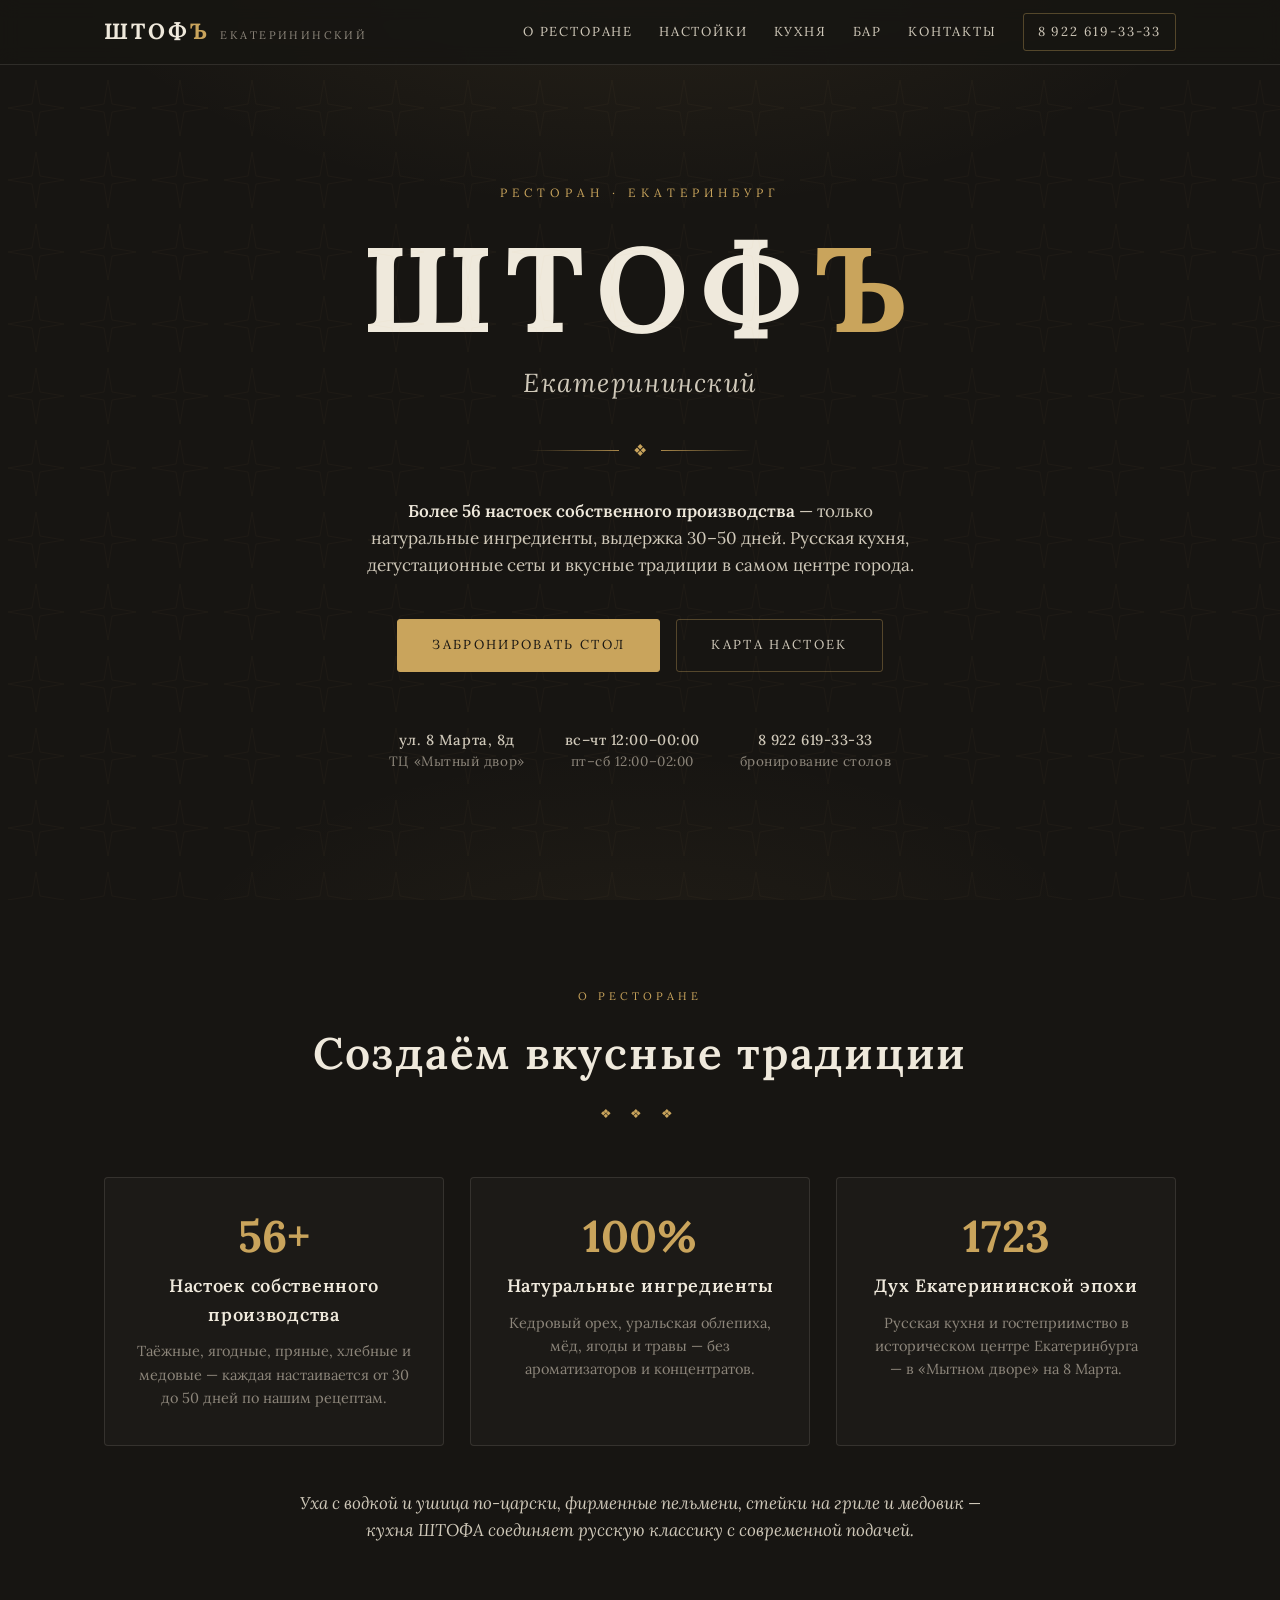
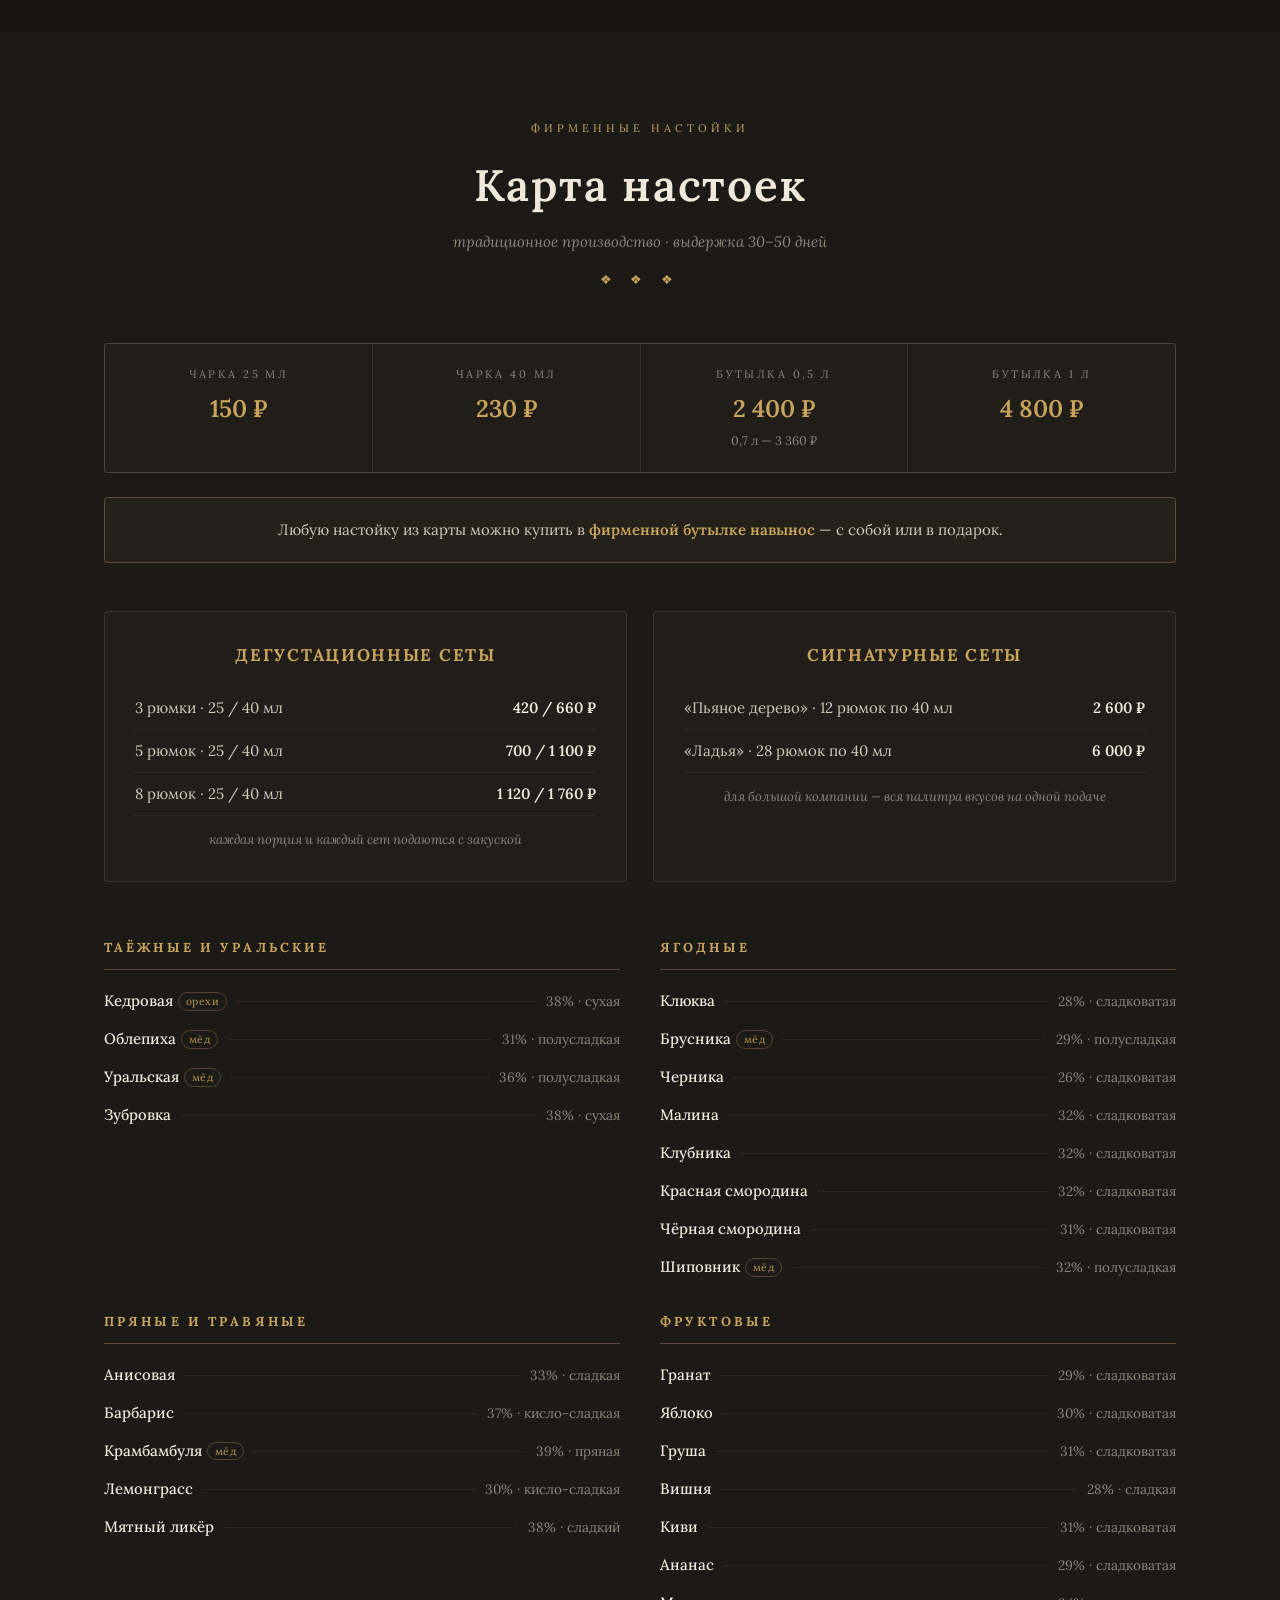
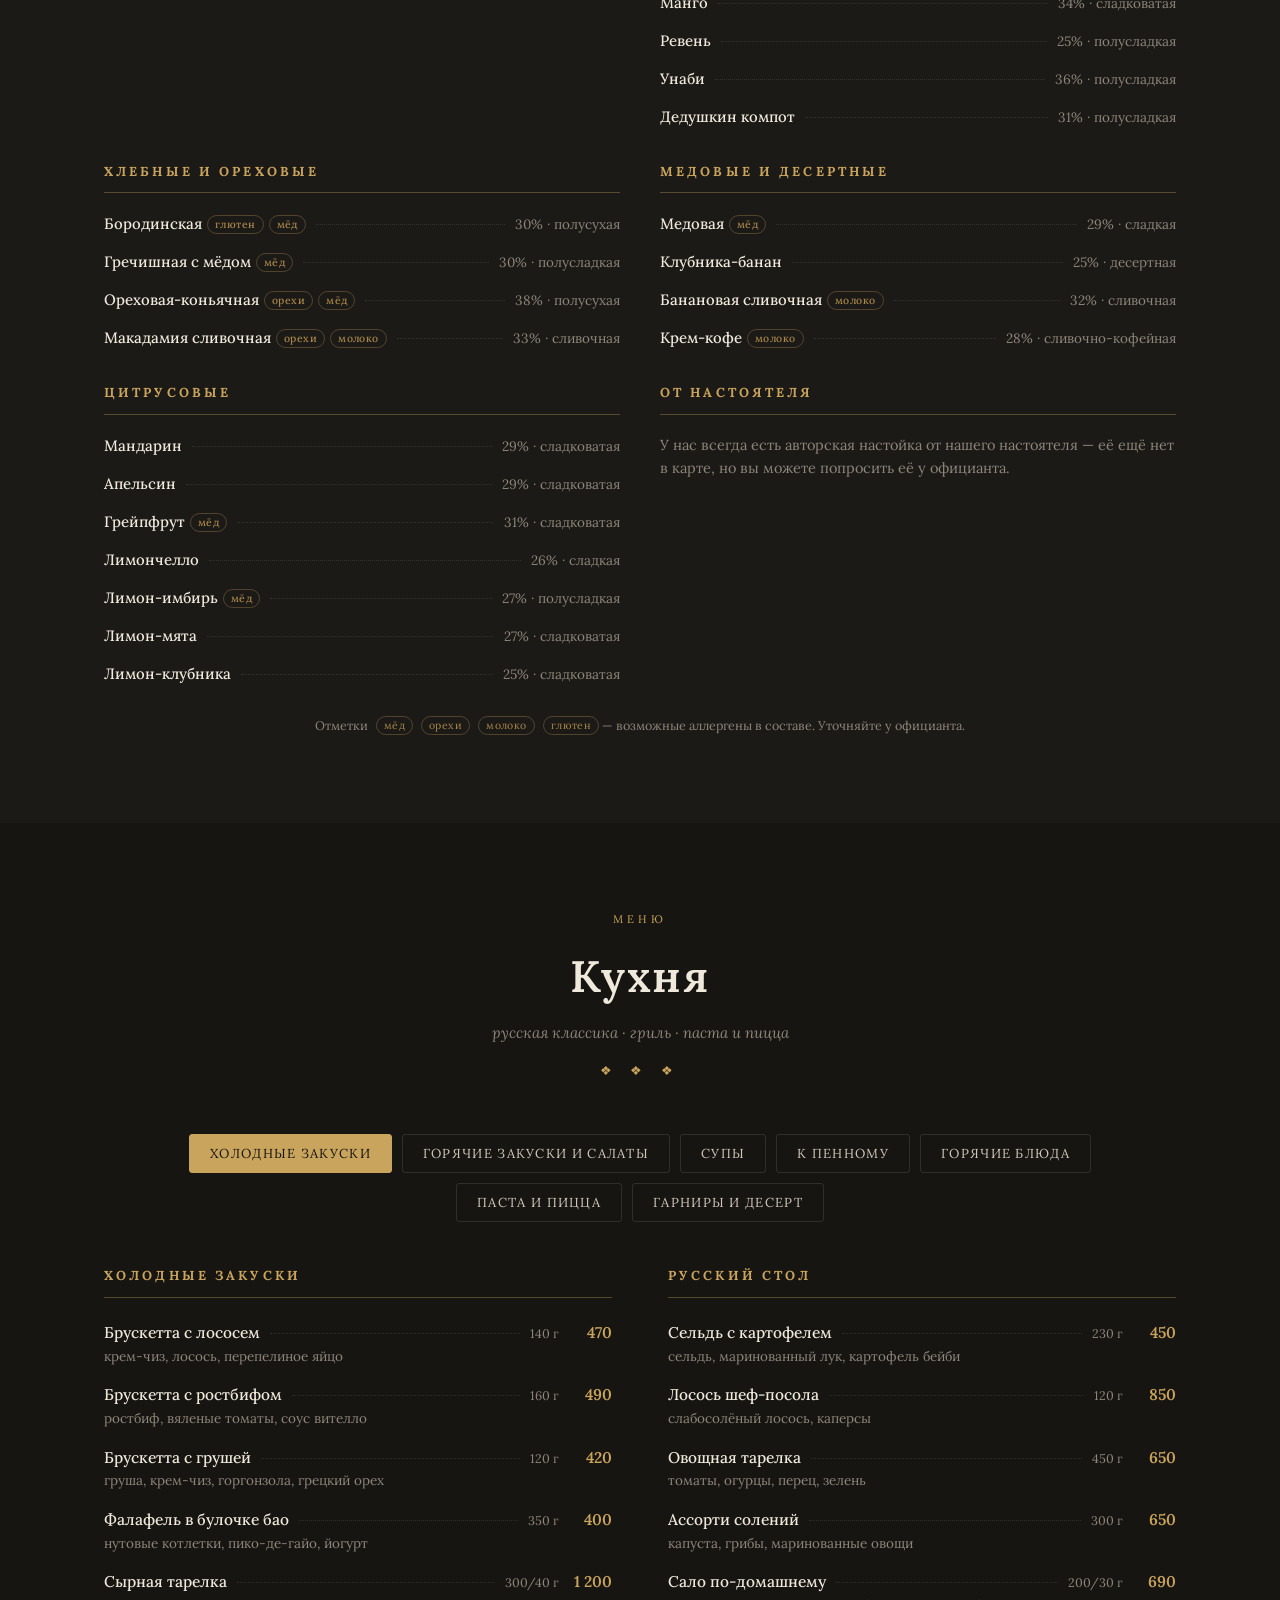
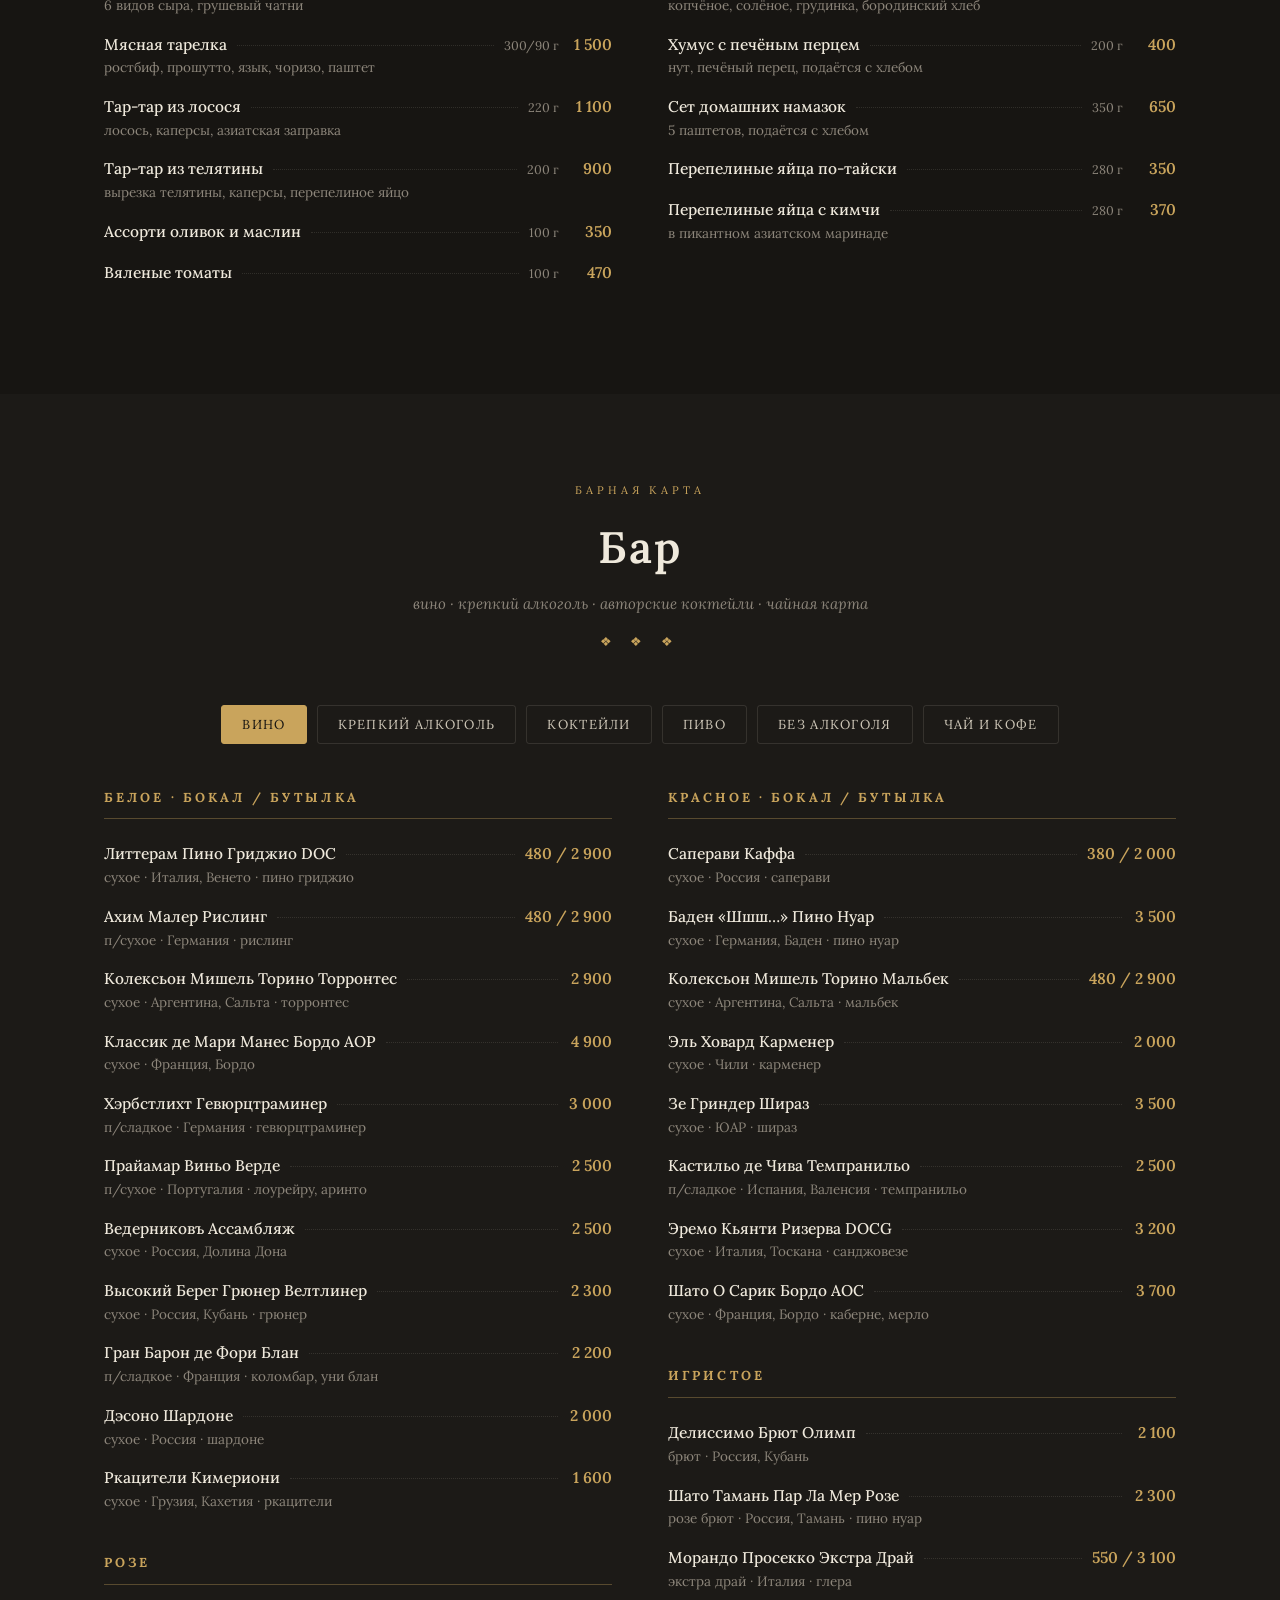
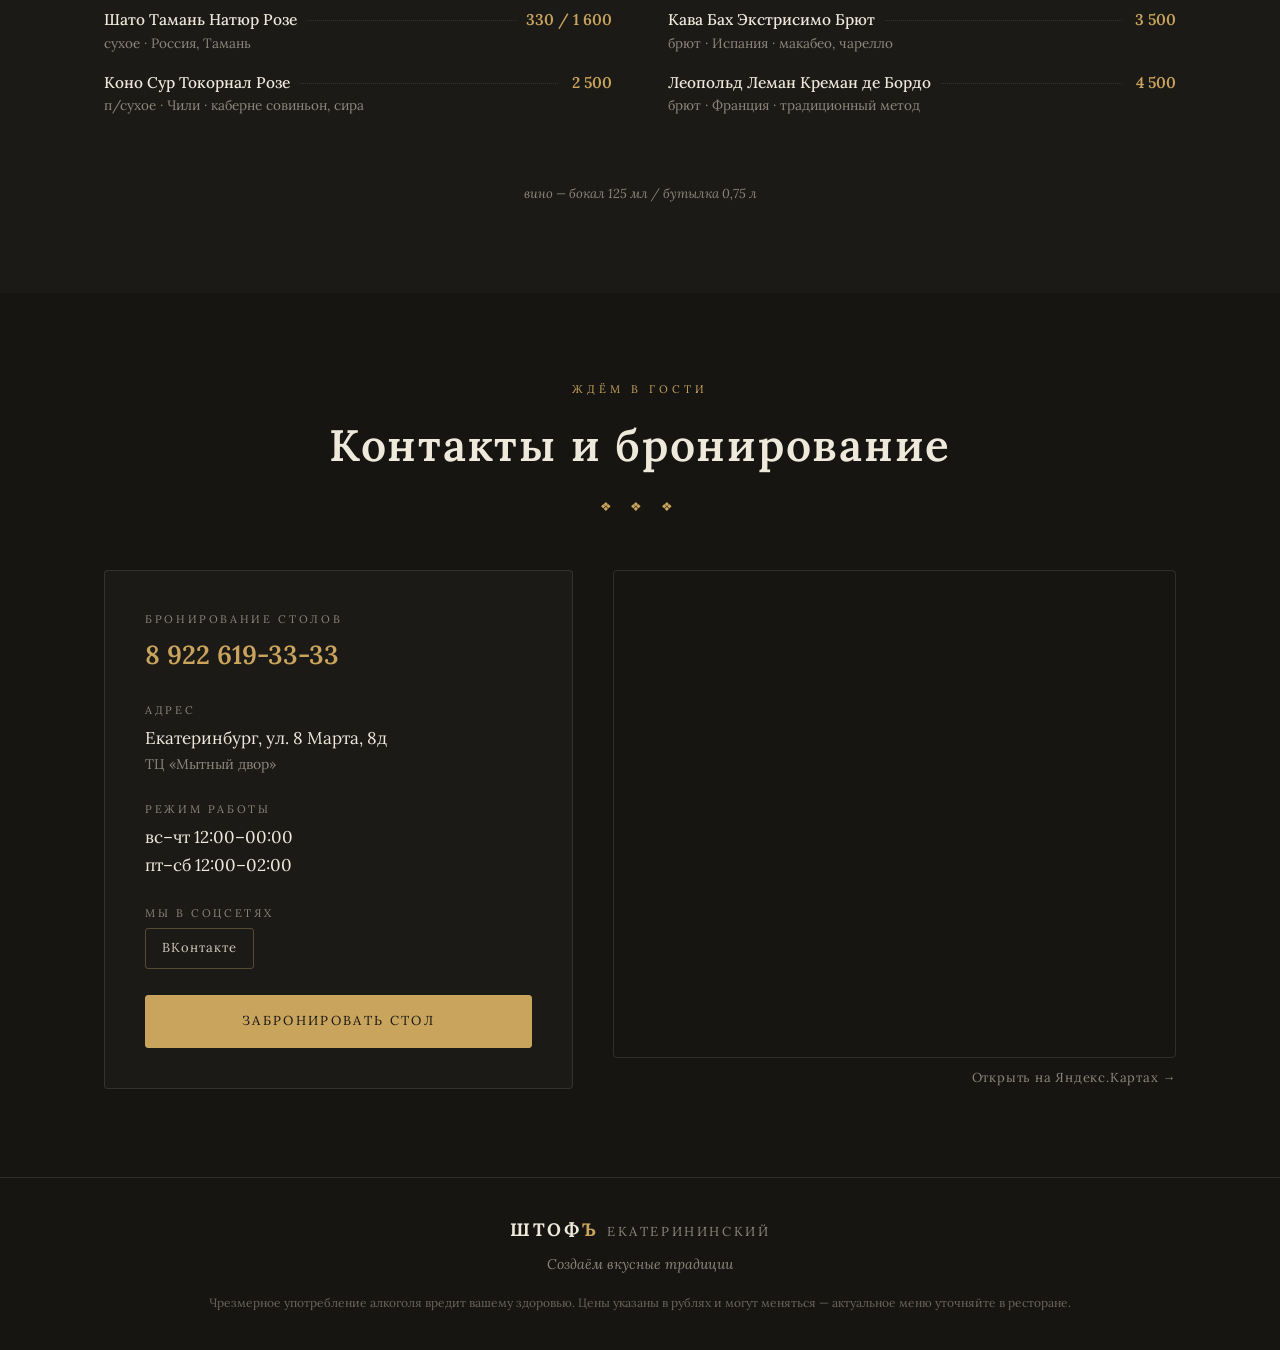
==== index.html @ d1fc63c7 "Сайт ресторана ШТОФЪ Екатерининский: лендинг с полным меню кухни, бара и картой настоек Co-Authored-" ====
<!DOCTYPE html>
<html lang="ru">
<head>
<meta charset="UTF-8">
<meta name="viewport" content="width=device-width, initial-scale=1.0">
<title>ШТОФЪ Екатерининский — ресторан русской кухни и настоек в Екатеринбурге</title>
<meta name="description" content="Ресторан ШТОФЪ Екатерининский в Екатеринбурге: более 56 настоек собственного производства, русская кухня, дегустационные сеты. ул. 8 Марта, 8д, ТЦ «Мытный двор». Бронирование: 8 922 619-33-33.">
<meta property="og:title" content="ШТОФЪ Екатерининский — ресторан в Екатеринбурге">
<meta property="og:description" content="Более 56 настоек собственного производства · русская кухня · только натуральные ингредиенты. ул. 8 Марта, 8д, ТЦ «Мытный двор».">
<meta property="og:type" content="website">
<meta property="og:locale" content="ru_RU">
<link rel="preconnect" href="https://fonts.googleapis.com">
<link rel="preconnect" href="https://fonts.gstatic.com" crossorigin>
<link href="https://fonts.googleapis.com/css2?family=Lora:ital,wght@0,400;0,500;0,600;0,700;1,400;1,500&display=swap" rel="stylesheet">
<link rel="icon" href="data:image/svg+xml,%3Csvg xmlns='http://www.w3.org/2000/svg' viewBox='0 0 64 64'%3E%3Crect width='64' height='64' rx='10' fill='%231C1A17'/%3E%3Ctext x='32' y='44' font-family='Georgia,serif' font-size='34' font-weight='700' fill='%23C9A45C' text-anchor='middle'%3EШ%3C/text%3E%3C/svg%3E">
<style>
:root{
  --bg:#171512;
  --panel:#1C1A17;
  --panel-2:#211E1A;
  --ink:#EFE9DC;
  --ink-soft:#CFC8B9;
  --muted:#8C857A;
  --gold:#C9A45C;
  --gold-soft:#A8874A;
  --line:rgba(207,200,185,.14);
  --line-strong:rgba(201,164,92,.35);
  --serif:"Lora",Georgia,serif;
}
*{margin:0;padding:0;box-sizing:border-box}
html{scroll-behavior:smooth}
body{
  background:var(--bg);
  color:var(--ink);
  font-family:var(--serif);
  font-size:16px;
  line-height:1.6;
  -webkit-font-smoothing:antialiased;
}
::selection{background:rgba(201,164,92,.35)}
img{max-width:100%}
a{color:var(--gold);text-decoration:none}
a:hover{color:#DDBB74}

/* ---------- layout ---------- */
.wrap{max-width:1120px;margin:0 auto;padding:0 24px}
section{padding:88px 0}
@media(max-width:720px){section{padding:64px 0}}

/* ---------- header ---------- */
header{
  position:fixed;top:0;left:0;right:0;z-index:50;
  background:rgba(23,21,18,.86);
  backdrop-filter:blur(10px);
  -webkit-backdrop-filter:blur(10px);
  border-bottom:1px solid var(--line);
}
.nav{display:flex;align-items:center;justify-content:space-between;height:64px}
.brand{display:flex;align-items:baseline;gap:10px;color:var(--ink)}
.brand b{font-size:22px;font-weight:700;letter-spacing:.14em}
.brand b .tvz{color:var(--gold)}
.brand .sub{font-size:11px;letter-spacing:.22em;text-transform:uppercase;color:var(--muted)}
.nav-links{display:flex;gap:26px;align-items:center}
.nav-links a{font-size:13px;letter-spacing:.14em;text-transform:uppercase;color:var(--ink-soft)}
.nav-links a:hover{color:var(--gold)}
.nav-phone{
  font-size:13px;letter-spacing:.06em;color:var(--gold);
  border:1px solid var(--line-strong);border-radius:3px;padding:8px 14px;white-space:nowrap;
}
.nav-phone:hover{background:rgba(201,164,92,.1)}
.burger{display:none;background:none;border:none;cursor:pointer;padding:8px}
.burger span{display:block;width:22px;height:2px;background:var(--ink-soft);margin:5px 0;transition:.25s}
@media(max-width:920px){
  .nav-links{
    display:none;position:absolute;top:64px;left:0;right:0;
    flex-direction:column;gap:0;background:var(--panel);
    border-bottom:1px solid var(--line);padding:8px 0 16px;
  }
  .nav-links.open{display:flex}
  .nav-links a{padding:12px 24px;width:100%;text-align:center}
  .burger{display:block}
}

/* ---------- hero ---------- */
.hero{
  min-height:100svh;
  display:flex;flex-direction:column;justify-content:center;align-items:center;text-align:center;
  padding:120px 24px 64px;position:relative;overflow:hidden;
  background:
    radial-gradient(1000px 500px at 50% -10%, rgba(201,164,92,.10), transparent 60%),
    radial-gradient(800px 400px at 50% 110%, rgba(201,164,92,.06), transparent 60%),
    var(--bg);
}
.hero::before{
  content:"";position:absolute;inset:0;opacity:.05;pointer-events:none;
  background-image:url("data:image/svg+xml,%3Csvg xmlns='http://www.w3.org/2000/svg' width='72' height='72' viewBox='0 0 72 72'%3E%3Cpath d='M36 8l4 24 24 4-24 4-4 24-4-24-24-4 24-4z' fill='none' stroke='%23C9A45C' stroke-width='.8'/%3E%3C/svg%3E");
  background-size:72px 72px;
}
.hero-kicker{font-size:12px;letter-spacing:.42em;text-transform:uppercase;color:var(--gold);margin-bottom:26px}
.hero h1{
  font-size:clamp(56px,10vw,120px);
  font-weight:700;letter-spacing:.1em;line-height:1;
  color:var(--ink);
}
.hero h1 .tvz{color:var(--gold)}
.hero-sub{
  font-size:clamp(18px,2.6vw,26px);
  font-style:italic;color:var(--ink-soft);margin-top:14px;letter-spacing:.06em;
}
.hero-rule{display:flex;align-items:center;gap:14px;margin:34px 0;color:var(--gold)}
.hero-rule::before,.hero-rule::after{content:"";width:90px;height:1px;background:linear-gradient(to right,transparent,var(--gold-soft));display:block}
.hero-rule::after{background:linear-gradient(to left,transparent,var(--gold-soft))}
.hero-claim{max-width:560px;font-size:17px;color:var(--ink-soft)}
.hero-claim b{color:var(--ink);font-weight:600}
.hero-cta{display:flex;gap:16px;margin-top:40px;flex-wrap:wrap;justify-content:center}
.btn{
  display:inline-block;padding:15px 34px;border-radius:3px;
  font-size:13px;letter-spacing:.18em;text-transform:uppercase;
  transition:.25s;cursor:pointer;
}
.btn-gold{background:var(--gold);color:#171512;border:1px solid var(--gold)}
.btn-gold:hover{background:#DDBB74;color:#171512}
.btn-ghost{border:1px solid var(--line-strong);color:var(--ink-soft)}
.btn-ghost:hover{border-color:var(--gold);color:var(--gold)}
.hero-meta{
  margin-top:56px;display:flex;gap:40px;flex-wrap:wrap;justify-content:center;
  font-size:13.5px;color:var(--muted);letter-spacing:.04em;
}
.hero-meta div b{display:block;color:var(--ink-soft);font-weight:500;font-size:14.5px}

/* ---------- section headings ---------- */
.sec-head{text-align:center;margin-bottom:52px}
.sec-kicker{font-size:11px;letter-spacing:.36em;text-transform:uppercase;color:var(--gold);margin-bottom:12px}
.sec-title{font-size:clamp(30px,4.6vw,44px);font-weight:600;letter-spacing:.04em}
.sec-note{color:var(--muted);font-style:italic;margin-top:10px;font-size:15px}
.orn{color:var(--gold);letter-spacing:.6em;margin-top:16px;font-size:13px}

/* ---------- about ---------- */
.about-grid{display:grid;grid-template-columns:repeat(3,1fr);gap:26px}
@media(max-width:840px){.about-grid{grid-template-columns:1fr}}
.about-card{
  background:var(--panel);border:1px solid var(--line);border-radius:4px;
  padding:36px 30px;text-align:center;
}
.about-card .num{font-size:44px;font-weight:700;color:var(--gold);line-height:1}
.about-card h3{font-size:18px;font-weight:600;margin:14px 0 10px;letter-spacing:.04em}
.about-card p{color:var(--muted);font-size:14.5px}
.about-note{
  margin-top:44px;text-align:center;max-width:720px;margin-left:auto;margin-right:auto;
  font-style:italic;color:var(--ink-soft);font-size:17px;
}

/* ---------- nastoyki ---------- */
#nastoyki{background:var(--panel)}
.price-strip{
  display:grid;grid-template-columns:repeat(4,1fr);gap:1px;background:var(--line);
  border:1px solid var(--line);border-radius:4px;overflow:hidden;margin-bottom:24px;
}
@media(max-width:760px){.price-strip{grid-template-columns:repeat(2,1fr)}}
.price-cell{background:var(--panel-2);padding:22px 18px;text-align:center}
.price-cell .lbl{font-size:11px;letter-spacing:.22em;text-transform:uppercase;color:var(--muted)}
.price-cell .val{font-size:24px;font-weight:600;color:var(--gold);margin-top:6px}
.price-cell .sub{font-size:12.5px;color:var(--muted);margin-top:2px}
.takeaway{
  border:1px solid var(--line-strong);border-radius:4px;padding:20px 26px;margin-bottom:48px;
  text-align:center;color:var(--ink-soft);font-size:15px;background:rgba(201,164,92,.05);
}
.takeaway b{color:var(--gold);font-weight:600}
.sets-grid{display:grid;grid-template-columns:1fr 1fr;gap:26px;margin-bottom:56px}
@media(max-width:760px){.sets-grid{grid-template-columns:1fr}}
.set-card{background:var(--panel-2);border:1px solid var(--line);border-radius:4px;padding:30px}
.set-card h3{font-size:17px;letter-spacing:.1em;text-transform:uppercase;color:var(--gold);margin-bottom:18px;text-align:center}
.set-row{display:flex;justify-content:space-between;padding:9px 0;border-bottom:1px dotted var(--line);font-size:15px}
.set-row:last-child{border-bottom:none}
.set-row .n{color:var(--ink-soft)}
.set-row .p{color:var(--ink);font-weight:600;white-space:nowrap}
.set-card .fine{margin-top:14px;font-size:13px;color:var(--muted);font-style:italic;text-align:center}
.nast-grid{display:grid;grid-template-columns:repeat(2,1fr);gap:26px 40px}
@media(max-width:840px){.nast-grid{grid-template-columns:1fr}}
.nast-cat h4{
  font-size:13px;letter-spacing:.24em;text-transform:uppercase;color:var(--gold);
  padding-bottom:10px;border-bottom:1px solid var(--line-strong);margin-bottom:12px;
}
.nast-item{display:flex;align-items:baseline;gap:10px;padding:7px 0;font-size:15px}
.nast-item .n{color:var(--ink);font-weight:500;white-space:nowrap}
.nast-item .dots{flex:1;border-bottom:1px dotted var(--line);transform:translateY(-4px)}
.nast-item .d{color:var(--muted);font-size:13.5px;white-space:nowrap}
.chip{
  display:inline-block;font-size:10.5px;letter-spacing:.04em;color:var(--gold-soft);
  border:1px solid rgba(201,164,92,.3);border-radius:20px;padding:0 7px;margin-left:5px;vertical-align:1px;
}
.nastoyatel{
  margin-top:48px;text-align:center;max-width:680px;margin-left:auto;margin-right:auto;
  font-style:italic;color:var(--ink-soft);font-size:16.5px;
  border-top:1px solid var(--line);border-bottom:1px solid var(--line);padding:26px 0;
}
.allergen-note{margin-top:22px;text-align:center;font-size:12.5px;color:var(--muted)}

/* ---------- tabs / menu ---------- */
.tabs{display:flex;flex-wrap:wrap;gap:10px;justify-content:center;margin-bottom:44px}
.tab{
  background:none;border:1px solid var(--line);border-radius:3px;color:var(--ink-soft);
  font-family:var(--serif);font-size:13px;letter-spacing:.1em;text-transform:uppercase;
  padding:10px 20px;cursor:pointer;transition:.2s;
}
.tab:hover{border-color:var(--gold);color:var(--gold)}
.tab.active{background:var(--gold);border-color:var(--gold);color:#171512}
.pane{display:none}
.pane.active{display:block;animation:fadeIn .4s ease}
@keyframes fadeIn{from{opacity:0;transform:translateY(8px)}to{opacity:1;transform:none}}
.menu-cols{columns:2;column-gap:56px}
@media(max-width:840px){.menu-cols{columns:1}}
.menu-group{break-inside:avoid;margin-bottom:34px}
.menu-group h4{
  font-size:13px;letter-spacing:.24em;text-transform:uppercase;color:var(--gold);
  padding-bottom:10px;border-bottom:1px solid var(--line-strong);margin-bottom:14px;
}
.mi{padding:8px 0}
.mi-h{display:flex;align-items:baseline;gap:10px}
.mi-n{font-weight:500;color:var(--ink);font-size:15.5px}
.mi-dots{flex:1;border-bottom:1px dotted var(--line);transform:translateY(-4px);min-width:16px}
.mi-w{color:var(--muted);font-size:12.5px;white-space:nowrap}
.mi-p{color:var(--gold);font-weight:600;font-size:15.5px;white-space:nowrap;min-width:44px;text-align:right}
.mi-d{color:var(--muted);font-size:13.5px;margin-top:2px;line-height:1.45}
.pane-note{text-align:center;color:var(--muted);font-size:13px;font-style:italic;margin-top:26px}

/* ---------- bar section bg ---------- */
#bar{background:var(--panel)}

/* ---------- contacts ---------- */
.contact-grid{display:grid;grid-template-columns:1fr 1.2fr;gap:40px;align-items:stretch}
@media(max-width:840px){.contact-grid{grid-template-columns:1fr}}
.contact-card{background:var(--panel);border:1px solid var(--line);border-radius:4px;padding:40px}
.contact-item{margin-bottom:26px}
.contact-item .lbl{font-size:11px;letter-spacing:.24em;text-transform:uppercase;color:var(--muted);margin-bottom:6px}
.contact-item .val{font-size:17px;color:var(--ink)}
.contact-item .val a{color:var(--ink)}
.contact-item .val a:hover{color:var(--gold)}
.contact-item .sub{font-size:14px;color:var(--muted)}
.phone-big{font-size:26px !important;font-weight:600}
.phone-big a{color:var(--gold) !important}
.socials{display:flex;gap:12px;margin-top:6px}
.soc{
  display:inline-flex;align-items:center;gap:8px;border:1px solid var(--line-strong);
  border-radius:3px;padding:9px 16px;font-size:13px;letter-spacing:.08em;color:var(--ink-soft);
}
.soc:hover{border-color:var(--gold);color:var(--gold)}
.map-wrap{display:flex;flex-direction:column;gap:10px}
.map-link{font-size:13px;letter-spacing:.06em;color:var(--muted);text-align:right}
.map-link:hover{color:var(--gold)}
.map-frame{border:1px solid var(--line);border-radius:4px;overflow:hidden;min-height:380px;flex:1}
.map-frame iframe{width:100%;height:100%;min-height:380px;border:0;display:block;filter:grayscale(.35) contrast(1.02)}

/* ---------- footer ---------- */
footer{border-top:1px solid var(--line);padding:38px 0;text-align:center}
.foot-brand{font-size:18px;letter-spacing:.16em;font-weight:700}
.foot-brand .tvz{color:var(--gold)}
.foot-slogan{font-style:italic;color:var(--muted);font-size:14px;margin-top:8px}
.foot-fine{color:var(--muted);font-size:12px;margin-top:18px;opacity:.7}

/* ---------- reveal ---------- */
.reveal{opacity:0;transform:translateY(22px);transition:opacity .7s ease,transform .7s ease}
.reveal.in{opacity:1;transform:none}
@media(prefers-reduced-motion:reduce){
  html{scroll-behavior:auto}
  .reveal{opacity:1;transform:none;transition:none}
}
</style>
</head>
<body>

<header>
  <div class="wrap nav">
    <a href="#" class="brand" aria-label="ШТОФЪ Екатерининский — на главную">
      <b>ШТОФ<span class="tvz">Ъ</span></b>
      <span class="sub">Екатерининский</span>
    </a>
    <nav class="nav-links" id="navLinks">
      <a href="#about">О ресторане</a>
      <a href="#nastoyki">Настойки</a>
      <a href="#kitchen">Кухня</a>
      <a href="#bar">Бар</a>
      <a href="#contacts">Контакты</a>
      <a href="tel:+79226193333" class="nav-phone">8 922 619-33-33</a>
    </nav>
    <button class="burger" id="burger" aria-label="Открыть меню"><span></span><span></span><span></span></button>
  </div>
</header>

<!-- ================= HERO ================= -->
<section class="hero" id="top">
  <div class="hero-kicker">Ресторан · Екатеринбург</div>
  <h1>ШТОФ<span class="tvz">Ъ</span></h1>
  <div class="hero-sub">Екатерининский</div>
  <div class="hero-rule">❖</div>
  <p class="hero-claim">
    <b>Более 56 настоек собственного производства</b> — только натуральные ингредиенты,
    выдержка 30–50 дней. Русская кухня, дегустационные сеты и вкусные традиции в самом центре города.
  </p>
  <div class="hero-cta">
    <a class="btn btn-gold" href="tel:+79226193333">Забронировать стол</a>
    <a class="btn btn-ghost" href="#nastoyki">Карта настоек</a>
  </div>
  <div class="hero-meta">
    <div><b>ул. 8 Марта, 8д</b>ТЦ «Мытный двор»</div>
    <div><b>вс–чт 12:00–00:00</b>пт–сб 12:00–02:00</div>
    <div><b>8 922 619-33-33</b>бронирование столов</div>
  </div>
</section>

<!-- ================= ABOUT ================= -->
<section id="about">
  <div class="wrap">
    <div class="sec-head reveal">
      <div class="sec-kicker">О ресторане</div>
      <h2 class="sec-title">Создаём вкусные традиции</h2>
      <div class="orn">❖ ❖ ❖</div>
    </div>
    <div class="about-grid">
      <div class="about-card reveal">
        <div class="num">56+</div>
        <h3>Настоек собственного производства</h3>
        <p>Таёжные, ягодные, пряные, хлебные и медовые — каждая настаивается от 30 до 50 дней по нашим рецептам.</p>
      </div>
      <div class="about-card reveal">
        <div class="num">100%</div>
        <h3>Натуральные ингредиенты</h3>
        <p>Кедровый орех, уральская облепиха, мёд, ягоды и травы — без ароматизаторов и концентратов.</p>
      </div>
      <div class="about-card reveal">
        <div class="num">1723</div>
        <h3>Дух Екатерининской эпохи</h3>
        <p>Русская кухня и гостеприимство в историческом центре Екатеринбурга — в «Мытном дворе» на 8 Марта.</p>
      </div>
    </div>
    <p class="about-note reveal">
      Уха с водкой и ушица по-царски, фирменные пельмени, стейки на гриле и медовик —
      кухня ШТОФА соединяет русскую классику с современной подачей.
    </p>
  </div>
</section>

<!-- ================= NASTOYKI ================= -->
<section id="nastoyki">
  <div class="wrap">
    <div class="sec-head reveal">
      <div class="sec-kicker">Фирменные настойки</div>
      <h2 class="sec-title">Карта настоек</h2>
      <p class="sec-note">традиционное производство · выдержка 30–50 дней</p>
      <div class="orn">❖ ❖ ❖</div>
    </div>

    <div class="price-strip reveal">
      <div class="price-cell"><div class="lbl">Чарка 25 мл</div><div class="val">150 ₽</div></div>
      <div class="price-cell"><div class="lbl">Чарка 40 мл</div><div class="val">230 ₽</div></div>
      <div class="price-cell"><div class="lbl">Бутылка 0,5 л</div><div class="val">2 400 ₽</div><div class="sub">0,7 л — 3 360 ₽</div></div>
      <div class="price-cell"><div class="lbl">Бутылка 1 л</div><div class="val">4 800 ₽</div></div>
    </div>
    <div class="takeaway reveal">
      Любую настойку из карты можно купить в <b>фирменной бутылке навынос</b> — с собой или в подарок.
    </div>

    <div class="sets-grid">
      <div class="set-card reveal">
        <h3>Дегустационные сеты</h3>
        <div class="set-row"><span class="n">3 рюмки · 25 / 40 мл</span><span class="p">420 / 660 ₽</span></div>
        <div class="set-row"><span class="n">5 рюмок · 25 / 40 мл</span><span class="p">700 / 1 100 ₽</span></div>
        <div class="set-row"><span class="n">8 рюмок · 25 / 40 мл</span><span class="p">1 120 / 1 760 ₽</span></div>
        <div class="fine">каждая порция и каждый сет подаются с закуской</div>
      </div>
      <div class="set-card reveal">
        <h3>Сигнатурные сеты</h3>
        <div class="set-row"><span class="n">«Пьяное дерево» · 12 рюмок по 40 мл</span><span class="p">2 600 ₽</span></div>
        <div class="set-row"><span class="n">«Ладья» · 28 рюмок по 40 мл</span><span class="p">6 000 ₽</span></div>
        <div class="fine">для большой компании — вся палитра вкусов на одной подаче</div>
      </div>
    </div>

    <div class="nast-grid">
      <div class="nast-cat reveal">
        <h4>Таёжные и уральские</h4>
        <div class="nast-item"><span class="n">Кедровая<span class="chip">орехи</span></span><span class="dots"></span><span class="d">38% · сухая</span></div>
        <div class="nast-item"><span class="n">Облепиха<span class="chip">мёд</span></span><span class="dots"></span><span class="d">31% · полусладкая</span></div>
        <div class="nast-item"><span class="n">Уральская<span class="chip">мёд</span></span><span class="dots"></span><span class="d">36% · полусладкая</span></div>
        <div class="nast-item"><span class="n">Зубровка</span><span class="dots"></span><span class="d">38% · сухая</span></div>
      </div>
      <div class="nast-cat reveal">
        <h4>Ягодные</h4>
        <div class="nast-item"><span class="n">Клюква</span><span class="dots"></span><span class="d">28% · сладковатая</span></div>
        <div class="nast-item"><span class="n">Брусника<span class="chip">мёд</span></span><span class="dots"></span><span class="d">29% · полусладкая</span></div>
        <div class="nast-item"><span class="n">Черника</span><span class="dots"></span><span class="d">26% · сладковатая</span></div>
        <div class="nast-item"><span class="n">Малина</span><span class="dots"></span><span class="d">32% · сладковатая</span></div>
        <div class="nast-item"><span class="n">Клубника</span><span class="dots"></span><span class="d">32% · сладковатая</span></div>
        <div class="nast-item"><span class="n">Красная смородина</span><span class="dots"></span><span class="d">32% · сладковатая</span></div>
        <div class="nast-item"><span class="n">Чёрная смородина</span><span class="dots"></span><span class="d">31% · сладковатая</span></div>
        <div class="nast-item"><span class="n">Шиповник<span class="chip">мёд</span></span><span class="dots"></span><span class="d">32% · полусладкая</span></div>
      </div>
      <div class="nast-cat reveal">
        <h4>Пряные и травяные</h4>
        <div class="nast-item"><span class="n">Анисовая</span><span class="dots"></span><span class="d">33% · сладкая</span></div>
        <div class="nast-item"><span class="n">Барбарис</span><span class="dots"></span><span class="d">37% · кисло-сладкая</span></div>
        <div class="nast-item"><span class="n">Крамбамбуля<span class="chip">мёд</span></span><span class="dots"></span><span class="d">39% · пряная</span></div>
        <div class="nast-item"><span class="n">Лемонграсс</span><span class="dots"></span><span class="d">30% · кисло-сладкая</span></div>
        <div class="nast-item"><span class="n">Мятный ликёр</span><span class="dots"></span><span class="d">38% · сладкий</span></div>
      </div>
      <div class="nast-cat reveal">
        <h4>Фруктовые</h4>
        <div class="nast-item"><span class="n">Гранат</span><span class="dots"></span><span class="d">29% · сладковатая</span></div>
        <div class="nast-item"><span class="n">Яблоко</span><span class="dots"></span><span class="d">30% · сладковатая</span></div>
        <div class="nast-item"><span class="n">Груша</span><span class="dots"></span><span class="d">31% · сладковатая</span></div>
        <div class="nast-item"><span class="n">Вишня</span><span class="dots"></span><span class="d">28% · сладкая</span></div>
        <div class="nast-item"><span class="n">Киви</span><span class="dots"></span><span class="d">31% · сладковатая</span></div>
        <div class="nast-item"><span class="n">Ананас</span><span class="dots"></span><span class="d">29% · сладковатая</span></div>
        <div class="nast-item"><span class="n">Манго</span><span class="dots"></span><span class="d">34% · сладковатая</span></div>
        <div class="nast-item"><span class="n">Ревень</span><span class="dots"></span><span class="d">25% · полусладкая</span></div>
        <div class="nast-item"><span class="n">Унаби</span><span class="dots"></span><span class="d">36% · полусладкая</span></div>
        <div class="nast-item"><span class="n">Дедушкин компот</span><span class="dots"></span><span class="d">31% · полусладкая</span></div>
      </div>
      <div class="nast-cat reveal">
        <h4>Хлебные и ореховые</h4>
        <div class="nast-item"><span class="n">Бородинская<span class="chip">глютен</span><span class="chip">мёд</span></span><span class="dots"></span><span class="d">30% · полусухая</span></div>
        <div class="nast-item"><span class="n">Гречишная с мёдом<span class="chip">мёд</span></span><span class="dots"></span><span class="d">30% · полусладкая</span></div>
        <div class="nast-item"><span class="n">Ореховая-коньячная<span class="chip">орехи</span><span class="chip">мёд</span></span><span class="dots"></span><span class="d">38% · полусухая</span></div>
        <div class="nast-item"><span class="n">Макадамия сливочная<span class="chip">орехи</span><span class="chip">молоко</span></span><span class="dots"></span><span class="d">33% · сливочная</span></div>
      </div>
      <div class="nast-cat reveal">
        <h4>Медовые и десертные</h4>
        <div class="nast-item"><span class="n">Медовая<span class="chip">мёд</span></span><span class="dots"></span><span class="d">29% · сладкая</span></div>
        <div class="nast-item"><span class="n">Клубника-банан</span><span class="dots"></span><span class="d">25% · десертная</span></div>
        <div class="nast-item"><span class="n">Банановая сливочная<span class="chip">молоко</span></span><span class="dots"></span><span class="d">32% · сливочная</span></div>
        <div class="nast-item"><span class="n">Крем-кофе<span class="chip">молоко</span></span><span class="dots"></span><span class="d">28% · сливочно-кофейная</span></div>
      </div>
      <div class="nast-cat reveal">
        <h4>Цитрусовые</h4>
        <div class="nast-item"><span class="n">Мандарин</span><span class="dots"></span><span class="d">29% · сладковатая</span></div>
        <div class="nast-item"><span class="n">Апельсин</span><span class="dots"></span><span class="d">29% · сладковатая</span></div>
        <div class="nast-item"><span class="n">Грейпфрут<span class="chip">мёд</span></span><span class="dots"></span><span class="d">31% · сладковатая</span></div>
        <div class="nast-item"><span class="n">Лимончелло</span><span class="dots"></span><span class="d">26% · сладкая</span></div>
        <div class="nast-item"><span class="n">Лимон-имбирь<span class="chip">мёд</span></span><span class="dots"></span><span class="d">27% · полусладкая</span></div>
        <div class="nast-item"><span class="n">Лимон-мята</span><span class="dots"></span><span class="d">27% · сладковатая</span></div>
        <div class="nast-item"><span class="n">Лимон-клубника</span><span class="dots"></span><span class="d">25% · сладковатая</span></div>
      </div>
      <div class="nast-cat reveal">
        <h4>От настоятеля</h4>
        <p style="color:var(--muted);font-size:14.5px;padding:6px 0 0">
          У нас всегда есть авторская настойка от нашего настоятеля — её ещё нет в карте,
          но вы можете попросить её у официанта.
        </p>
      </div>
    </div>

    <div class="allergen-note reveal">
      Отметки <span class="chip">мёд</span> <span class="chip">орехи</span> <span class="chip">молоко</span> <span class="chip">глютен</span> —
      возможные аллергены в составе. Уточняйте у официанта.
    </div>
  </div>
</section>

<!-- ================= KITCHEN ================= -->
<section id="kitchen">
  <div class="wrap">
    <div class="sec-head reveal">
      <div class="sec-kicker">Меню</div>
      <h2 class="sec-title">Кухня</h2>
      <p class="sec-note">русская классика · гриль · паста и пицца</p>
      <div class="orn">❖ ❖ ❖</div>
    </div>

    <div class="tabs reveal" data-tabs="kitchen">
      <button class="tab active" data-pane="k-cold">Холодные закуски</button>
      <button class="tab" data-pane="k-hotstart">Горячие закуски и салаты</button>
      <button class="tab" data-pane="k-soup">Супы</button>
      <button class="tab" data-pane="k-beer">К пенному</button>
      <button class="tab" data-pane="k-main">Горячие блюда</button>
      <button class="tab" data-pane="k-pasta">Паста и пицца</button>
      <button class="tab" data-pane="k-side">Гарниры и десерт</button>
    </div>

    <div class="pane active" id="k-cold">
      <div class="menu-cols">
        <div class="menu-group">
          <h4>Холодные закуски</h4>
          <div class="mi"><div class="mi-h"><span class="mi-n">Брускетта с лососем</span><span class="mi-dots"></span><span class="mi-w">140 г</span><span class="mi-p">470</span></div><p class="mi-d">крем-чиз, лосось, перепелиное яйцо</p></div>
          <div class="mi"><div class="mi-h"><span class="mi-n">Брускетта с ростбифом</span><span class="mi-dots"></span><span class="mi-w">160 г</span><span class="mi-p">490</span></div><p class="mi-d">ростбиф, вяленые томаты, соус вителло</p></div>
          <div class="mi"><div class="mi-h"><span class="mi-n">Брускетта с грушей</span><span class="mi-dots"></span><span class="mi-w">120 г</span><span class="mi-p">420</span></div><p class="mi-d">груша, крем-чиз, горгонзола, грецкий орех</p></div>
          <div class="mi"><div class="mi-h"><span class="mi-n">Фалафель в булочке бао</span><span class="mi-dots"></span><span class="mi-w">350 г</span><span class="mi-p">400</span></div><p class="mi-d">нутовые котлетки, пико-де-гайо, йогурт</p></div>
          <div class="mi"><div class="mi-h"><span class="mi-n">Сырная тарелка</span><span class="mi-dots"></span><span class="mi-w">300/40 г</span><span class="mi-p">1 200</span></div><p class="mi-d">6 видов сыра, грушевый чатни</p></div>
          <div class="mi"><div class="mi-h"><span class="mi-n">Мясная тарелка</span><span class="mi-dots"></span><span class="mi-w">300/90 г</span><span class="mi-p">1 500</span></div><p class="mi-d">ростбиф, прошутто, язык, чоризо, паштет</p></div>
          <div class="mi"><div class="mi-h"><span class="mi-n">Тар-тар из лосося</span><span class="mi-dots"></span><span class="mi-w">220 г</span><span class="mi-p">1 100</span></div><p class="mi-d">лосось, каперсы, азиатская заправка</p></div>
          <div class="mi"><div class="mi-h"><span class="mi-n">Тар-тар из телятины</span><span class="mi-dots"></span><span class="mi-w">200 г</span><span class="mi-p">900</span></div><p class="mi-d">вырезка телятины, каперсы, перепелиное яйцо</p></div>
          <div class="mi"><div class="mi-h"><span class="mi-n">Ассорти оливок и маслин</span><span class="mi-dots"></span><span class="mi-w">100 г</span><span class="mi-p">350</span></div></div>
          <div class="mi"><div class="mi-h"><span class="mi-n">Вяленые томаты</span><span class="mi-dots"></span><span class="mi-w">100 г</span><span class="mi-p">470</span></div></div>
        </div>
        <div class="menu-group">
          <h4>Русский стол</h4>
          <div class="mi"><div class="mi-h"><span class="mi-n">Сельдь с картофелем</span><span class="mi-dots"></span><span class="mi-w">230 г</span><span class="mi-p">450</span></div><p class="mi-d">сельдь, маринованный лук, картофель бейби</p></div>
          <div class="mi"><div class="mi-h"><span class="mi-n">Лосось шеф-посола</span><span class="mi-dots"></span><span class="mi-w">120 г</span><span class="mi-p">850</span></div><p class="mi-d">слабосолёный лосось, каперсы</p></div>
          <div class="mi"><div class="mi-h"><span class="mi-n">Овощная тарелка</span><span class="mi-dots"></span><span class="mi-w">450 г</span><span class="mi-p">650</span></div><p class="mi-d">томаты, огурцы, перец, зелень</p></div>
          <div class="mi"><div class="mi-h"><span class="mi-n">Ассорти солений</span><span class="mi-dots"></span><span class="mi-w">300 г</span><span class="mi-p">650</span></div><p class="mi-d">капуста, грибы, маринованные овощи</p></div>
          <div class="mi"><div class="mi-h"><span class="mi-n">Сало по-домашнему</span><span class="mi-dots"></span><span class="mi-w">200/30 г</span><span class="mi-p">690</span></div><p class="mi-d">копчёное, солёное, грудинка, бородинский хлеб</p></div>
          <div class="mi"><div class="mi-h"><span class="mi-n">Хумус с печёным перцем</span><span class="mi-dots"></span><span class="mi-w">200 г</span><span class="mi-p">400</span></div><p class="mi-d">нут, печёный перец, подаётся с хлебом</p></div>
          <div class="mi"><div class="mi-h"><span class="mi-n">Сет домашних намазок</span><span class="mi-dots"></span><span class="mi-w">350 г</span><span class="mi-p">650</span></div><p class="mi-d">5 паштетов, подаётся с хлебом</p></div>
          <div class="mi"><div class="mi-h"><span class="mi-n">Перепелиные яйца по-тайски</span><span class="mi-dots"></span><span class="mi-w">280 г</span><span class="mi-p">350</span></div></div>
          <div class="mi"><div class="mi-h"><span class="mi-n">Перепелиные яйца с кимчи</span><span class="mi-dots"></span><span class="mi-w">280 г</span><span class="mi-p">370</span></div><p class="mi-d">в пикантном азиатском маринаде</p></div>
        </div>
      </div>
    </div>

    <div class="pane" id="k-hotstart">
      <div class="menu-cols">
        <div class="menu-group">
          <h4>Горячие закуски</h4>
          <div class="mi"><div class="mi-h"><span class="mi-n">Кальмар в ореховом соусе</span><span class="mi-dots"></span><span class="mi-w">160 г</span><span class="mi-p">450</span></div><p class="mi-d">кальмар на гриле, ореховый соус, рис</p></div>
          <div class="mi"><div class="mi-h"><span class="mi-n">Запечённый сыр бри</span><span class="mi-dots"></span><span class="mi-w">140 г</span><span class="mi-p">750</span></div><p class="mi-d">целая головка, запечённая до мягкости</p></div>
          <div class="mi"><div class="mi-h"><span class="mi-n">Запечённые шампиньоны с сыром</span><span class="mi-dots"></span><span class="mi-w">210 г</span><span class="mi-p">550</span></div><p class="mi-d">шляпки, моцарелла, бекон</p></div>
          <div class="mi"><div class="mi-h"><span class="mi-n">Рыбные стрипсы</span><span class="mi-dots"></span><span class="mi-w">180 г</span><span class="mi-p">590</span></div><p class="mi-d">филе белой рыбы в кляре</p></div>
        </div>
        <div class="menu-group">
          <h4>Салаты</h4>
          <div class="mi"><div class="mi-h"><span class="mi-n">Тёплый салат с баклажанами</span><span class="mi-dots"></span><span class="mi-w">220 г</span><span class="mi-p">650</span></div><p class="mi-d">баклажаны, томаты, сладкий чили</p></div>
          <div class="mi"><div class="mi-h"><span class="mi-n">Салат с ростбифом</span><span class="mi-dots"></span><span class="mi-w">190 г</span><span class="mi-p">710</span></div><p class="mi-d">ростбиф, овощи, соус барбекю</p></div>
          <div class="mi"><div class="mi-h"><span class="mi-n">Тёплый салат с лососем</span><span class="mi-dots"></span><span class="mi-w">220 г</span><span class="mi-p">800</span></div><p class="mi-d">лосось, апельсин, микс салата, понзу</p></div>
          <div class="mi"><div class="mi-h"><span class="mi-n">Цезарь с курицей</span><span class="mi-dots"></span><span class="mi-w">250 г</span><span class="mi-p">750</span></div><p class="mi-d">куриное бедро су-вид</p></div>
          <div class="mi"><div class="mi-h"><span class="mi-n">Цезарь с креветками</span><span class="mi-dots"></span><span class="mi-w">210 г</span><span class="mi-p">950</span></div><p class="mi-d">тигровые креветки</p></div>
          <div class="mi"><div class="mi-h"><span class="mi-n">Салат с грушей и горгонзолой</span><span class="mi-dots"></span><span class="mi-w">190 г</span><span class="mi-p">490</span></div><p class="mi-d">груша, горгонзола, медово-горчичная заправка</p></div>
          <div class="mi"><div class="mi-h"><span class="mi-n">Греческий салат</span><span class="mi-dots"></span><span class="mi-w">200 г</span><span class="mi-p">800</span></div><p class="mi-d">овощи, брынза, гремолата</p></div>
          <div class="mi"><div class="mi-h"><span class="mi-n">Салат «Деликатесный»</span><span class="mi-dots"></span><span class="mi-w">180 г</span><span class="mi-p">630</span></div><p class="mi-d">говяжий язык, вяленые томаты</p></div>
        </div>
      </div>
    </div>

    <div class="pane" id="k-soup">
      <div class="menu-cols">
        <div class="menu-group">
          <h4>Супы</h4>
          <div class="mi"><div class="mi-h"><span class="mi-n">Уха с водкой</span><span class="mi-dots"></span><span class="mi-w">250 г</span><span class="mi-p">450</span></div><p class="mi-d">двойная уха из лосося и судака</p></div>
          <div class="mi"><div class="mi-h"><span class="mi-n">Ушица по-царски</span><span class="mi-dots"></span><span class="mi-w">250 г</span><span class="mi-p">650</span></div><p class="mi-d">уха из лосося со сливками</p></div>
          <div class="mi"><div class="mi-h"><span class="mi-n">Суп Графа Орлова</span><span class="mi-dots"></span><span class="mi-w">250 г</span><span class="mi-p">500</span></div><p class="mi-d">классический мясной суп</p></div>
          <div class="mi"><div class="mi-h"><span class="mi-n">Борщ с говядиной</span><span class="mi-dots"></span><span class="mi-w">250 г</span><span class="mi-p">650</span></div><p class="mi-d">на говяжьем бульоне, сметана и гренки</p></div>
          <div class="mi"><div class="mi-h"><span class="mi-n">Тыквенный крем-суп</span><span class="mi-dots"></span><span class="mi-w">350 г</span><span class="mi-p">350</span></div><p class="mi-d">тыква, кокосовое молоко</p></div>
          <div class="mi"><div class="mi-h"><span class="mi-n">Мисо-суп с кимчи</span><span class="mi-dots"></span><span class="mi-w">350/50 г</span><span class="mi-p">420</span></div><p class="mi-d">мисо, вакаме, тофу, креветки, кимчи</p></div>
        </div>
      </div>
    </div>

    <div class="pane" id="k-beer">
      <div class="menu-cols">
        <div class="menu-group">
          <h4>Закуски к пенному</h4>
          <div class="mi"><div class="mi-h"><span class="mi-n">Жареный миндаль</span><span class="mi-dots"></span><span class="mi-w">100 г</span><span class="mi-p">400</span></div><p class="mi-d">с морской солью</p></div>
          <div class="mi"><div class="mi-h"><span class="mi-n">Картофель фри</span><span class="mi-dots"></span><span class="mi-w">125 г</span><span class="mi-p">150</span></div></div>
          <div class="mi"><div class="mi-h"><span class="mi-n">Пивная тарелка</span><span class="mi-dots"></span><span class="mi-w">730/90 г</span><span class="mi-p">1 450</span></div><p class="mi-d">сырные палочки, кольца кальмара, куриные крылья</p></div>
          <div class="mi"><div class="mi-h"><span class="mi-n">Чесночные гренки</span><span class="mi-dots"></span><span class="mi-w">110/30 г</span><span class="mi-p">250</span></div><p class="mi-d">бородинский хлеб, чеснок, соус цезарь</p></div>
          <div class="mi"><div class="mi-h"><span class="mi-n">Кольца кальмара</span><span class="mi-dots"></span><span class="mi-w">120/30 г</span><span class="mi-p">600</span></div><p class="mi-d">в хрустящем кляре</p></div>
        </div>
        <div class="menu-group">
          <h4>&nbsp;</h4>
          <div class="mi"><div class="mi-h"><span class="mi-n">Куриные стрипсы</span><span class="mi-dots"></span><span class="mi-w">150/30 г</span><span class="mi-p">380</span></div><p class="mi-d">в хрустящей панировке</p></div>
          <div class="mi"><div class="mi-h"><span class="mi-n">Сырные палочки</span><span class="mi-dots"></span><span class="mi-w">150/30 г</span><span class="mi-p">350</span></div><p class="mi-d">моцарелла в панировке</p></div>
          <div class="mi"><div class="mi-h"><span class="mi-n">Жареный сулугуни</span><span class="mi-dots"></span><span class="mi-w">110/30 г</span><span class="mi-p">450</span></div><p class="mi-d">в панировке, брусничный соус</p></div>
          <div class="mi"><div class="mi-h"><span class="mi-n">Креветки в соусе чили</span><span class="mi-dots"></span><span class="mi-w">210 г</span><span class="mi-p">750</span></div><p class="mi-d">острый перец, чеснок</p></div>
        </div>
      </div>
    </div>

    <div class="pane" id="k-main">
      <div class="menu-cols">
        <div class="menu-group">
          <h4>Горячие блюда</h4>
          <div class="mi"><div class="mi-h"><span class="mi-n">Фирменные пельмени ШтофЪ</span><span class="mi-dots"></span><span class="mi-w">250/30 г</span><span class="mi-p">350</span></div><p class="mi-d">в бульоне, со сметаной и зеленью</p></div>
          <div class="mi"><div class="mi-h"><span class="mi-n">Тальята с курицей</span><span class="mi-dots"></span><span class="mi-w">270 г</span><span class="mi-p">850</span></div><p class="mi-d">филе курицы, микс салатов, соус из тунца</p></div>
          <div class="mi"><div class="mi-h"><span class="mi-n">Тальята с телятиной</span><span class="mi-dots"></span><span class="mi-w">270 г</span><span class="mi-p">1 400</span></div><p class="mi-d">телячья вырезка, микс салатов, соус из тунца</p></div>
          <div class="mi"><div class="mi-h"><span class="mi-n">Мидии дорблю</span><span class="mi-dots"></span><span class="mi-w">220 г</span><span class="mi-p">1 100</span></div><p class="mi-d">сливочный соус с голубым сыром, хлеб</p></div>
          <div class="mi"><div class="mi-h"><span class="mi-n">Мидии чили</span><span class="mi-dots"></span><span class="mi-w">220 г</span><span class="mi-p">850</span></div><p class="mi-d">азиатский соус, хлеб</p></div>
          <div class="mi"><div class="mi-h"><span class="mi-n">Говяжий язык в ореховом соусе</span><span class="mi-dots"></span><span class="mi-w">190 г</span><span class="mi-p">800</span></div><p class="mi-d">отварной язык, ореховый соус</p></div>
          <div class="mi"><div class="mi-h"><span class="mi-n">Говяжий язык с картофелем и грибами</span><span class="mi-dots"></span><span class="mi-w">320 г</span><span class="mi-p">700</span></div><p class="mi-d">мини-картофель, шампиньоны, сливочно-хреновый соус</p></div>
          <div class="mi"><div class="mi-h"><span class="mi-n">Говяжьи щёчки с пюре</span><span class="mi-dots"></span><span class="mi-w">320 г</span><span class="mi-p">1 050</span></div><p class="mi-d">тушёные щёчки в густом соусе, картофельное пюре</p></div>
        </div>
        <div class="menu-group">
          <h4>Гриль и рыба</h4>
          <div class="mi"><div class="mi-h"><span class="mi-n">Стейк Рибай</span><span class="mi-dots"></span><span class="mi-w">100 г</span><span class="mi-p">1 100</span></div><p class="mi-d">мраморная говядина, гриль · цена за 100 г</p></div>
          <div class="mi"><div class="mi-h"><span class="mi-n">Стейк Стриплойн</span><span class="mi-dots"></span><span class="mi-w">100 г</span><span class="mi-p">800</span></div><p class="mi-d">мраморная говядина, гриль · цена за 100 г</p></div>
          <div class="mi"><div class="mi-h"><span class="mi-n">Лосось с овощным муссом</span><span class="mi-dots"></span><span class="mi-w">200 г</span><span class="mi-p">890</span></div><p class="mi-d">лосось, свекольный и морковный мусс</p></div>
          <div class="mi"><div class="mi-h"><span class="mi-n">Судак с пюре из сельдерея</span><span class="mi-dots"></span><span class="mi-w">300 г</span><span class="mi-p">1 000</span></div><p class="mi-d">филе судака, пюре из корня сельдерея</p></div>
          <div class="mi"><div class="mi-h"><span class="mi-n">Бефстроганов</span><span class="mi-dots"></span><span class="mi-w">270 г</span><span class="mi-p">800</span></div><p class="mi-d">говядина в сливочном соусе, картофельное пюре</p></div>
          <div class="mi"><div class="mi-h"><span class="mi-n">Колбаски мексиканские</span><span class="mi-dots"></span><span class="mi-w">170/30 г</span><span class="mi-p">700</span></div><p class="mi-d">острый перец, пико-де-гайо</p></div>
          <div class="mi"><div class="mi-h"><span class="mi-n">Колбаски баварские</span><span class="mi-dots"></span><span class="mi-w">170/30 г</span><span class="mi-p">700</span></div><p class="mi-d">прованские травы</p></div>
          <div class="mi"><div class="mi-h"><span class="mi-n">Колбаски сливочные</span><span class="mi-dots"></span><span class="mi-w">170/30 г</span><span class="mi-p">700</span></div><p class="mi-d">сливочные, пико-де-гайо</p></div>
        </div>
      </div>
    </div>

    <div class="pane" id="k-pasta">
      <div class="menu-cols">
        <div class="menu-group">
          <h4>Паста</h4>
          <div class="mi"><div class="mi-h"><span class="mi-n">Фетучини с лососем</span><span class="mi-dots"></span><span class="mi-w">250 г</span><span class="mi-p">850</span></div><p class="mi-d">сливочный соус, лосось, томаты черри, сыр</p></div>
          <div class="mi"><div class="mi-h"><span class="mi-n">Спагетти карбонара</span><span class="mi-dots"></span><span class="mi-w">250 г</span><span class="mi-p">400</span></div><p class="mi-d">бекон, сливки, пармезан</p></div>
          <div class="mi"><div class="mi-h"><span class="mi-n">Спагетти болоньезе</span><span class="mi-dots"></span><span class="mi-w">250 г</span><span class="mi-p">400</span></div><p class="mi-d">мясной соус, пармезан</p></div>
          <div class="mi"><div class="mi-h"><span class="mi-n">Фетучини с креветками</span><span class="mi-dots"></span><span class="mi-w">250 г</span><span class="mi-p">500</span></div><p class="mi-d">сливочный соус, креветки, томаты черри</p></div>
          <div class="mi"><div class="mi-h"><span class="mi-n">Фетучини «Дель Фаторе»</span><span class="mi-dots"></span><span class="mi-w">300 г</span><span class="mi-p">600</span></div><p class="mi-d">курица, вяленые томаты, маслины, сливочно-сырный соус</p></div>
        </div>
        <div class="menu-group">
          <h4>Пицца</h4>
          <div class="mi"><div class="mi-h"><span class="mi-n">Дель Фуэго</span><span class="mi-dots"></span><span class="mi-w">540 г</span><span class="mi-p">700</span></div><p class="mi-d">чоризо, запечённый перец, соус барбекю</p></div>
          <div class="mi"><div class="mi-h"><span class="mi-n">Болоньезе</span><span class="mi-dots"></span><span class="mi-w">500 г</span><span class="mi-p">750</span></div><p class="mi-d">мясной соус, моцарелла, пармезан</p></div>
          <div class="mi"><div class="mi-h"><span class="mi-n">Неаполитано</span><span class="mi-dots"></span><span class="mi-w">410 г</span><span class="mi-p">550</span></div><p class="mi-d">томаты черри, моцарелла, пармезан, песто</p></div>
          <div class="mi"><div class="mi-h"><span class="mi-n">Карбонара</span><span class="mi-dots"></span><span class="mi-w">440 г</span><span class="mi-p">500</span></div><p class="mi-d">белый соус, бекон, перепелиное яйцо</p></div>
          <div class="mi"><div class="mi-h"><span class="mi-n">Пепперони</span><span class="mi-dots"></span><span class="mi-w">450 г</span><span class="mi-p">550</span></div><p class="mi-d">пепперони, сыр, томатный соус</p></div>
          <div class="mi"><div class="mi-h"><span class="mi-n">Барбекю</span><span class="mi-dots"></span><span class="mi-w">500 г</span><span class="mi-p">650</span></div><p class="mi-d">свинина, чоризо, бекон, лук, огурец</p></div>
        </div>
      </div>
    </div>

    <div class="pane" id="k-side">
      <div class="menu-cols">
        <div class="menu-group">
          <h4>Гарниры</h4>
          <div class="mi"><div class="mi-h"><span class="mi-n">Овощи гриль</span><span class="mi-dots"></span><span class="mi-w">150 г</span><span class="mi-p">550</span></div></div>
          <div class="mi"><div class="mi-h"><span class="mi-n">Овощи гриль с моцареллой</span><span class="mi-dots"></span><span class="mi-w">260 г</span><span class="mi-p">650</span></div></div>
          <div class="mi"><div class="mi-h"><span class="mi-n">Рис басмати</span><span class="mi-dots"></span><span class="mi-w">150 г</span><span class="mi-p">350</span></div></div>
          <div class="mi"><div class="mi-h"><span class="mi-n">Картофельное пюре</span><span class="mi-dots"></span><span class="mi-w">150 г</span><span class="mi-p">300</span></div></div>
          <div class="mi"><div class="mi-h"><span class="mi-n">Драники со сметаной</span><span class="mi-dots"></span><span class="mi-w">250/30 г</span><span class="mi-p">450</span></div></div>
          <div class="mi"><div class="mi-h"><span class="mi-n">Картофель бейби</span><span class="mi-dots"></span><span class="mi-w">150 г</span><span class="mi-p">300</span></div></div>
          <div class="mi"><div class="mi-h"><span class="mi-n">Батат с пармезаном</span><span class="mi-dots"></span><span class="mi-w">150 г</span><span class="mi-p">300</span></div></div>
        </div>
        <div class="menu-group">
          <h4>Хлеб и десерт</h4>
          <div class="mi"><div class="mi-h"><span class="mi-n">Хлебная корзина</span><span class="mi-dots"></span><span class="mi-w">250 г</span><span class="mi-p">250</span></div><p class="mi-d">ремесленный, бородинский, булочка бао</p></div>
          <div class="mi"><div class="mi-h"><span class="mi-n">Медовик</span><span class="mi-dots"></span><span class="mi-w">120 г</span><span class="mi-p">420</span></div><p class="mi-d">медовые коржи, сметанный крем</p></div>
        </div>
        <div class="menu-group">
          <h4>Соусы · 30 г — 70 ₽</h4>
          <p class="mi-d" style="margin-top:8px">Песто · Медово-горчичный · Вителло · Барбекю · Сырный · Кетчуп · Свит-чили · Блю-чиз · Цезарь · Брусничный · Облепиховый конфи · Пико-де-гайо</p>
        </div>
      </div>
    </div>
  </div>
</section>

<!-- ================= BAR ================= -->
<section id="bar">
  <div class="wrap">
    <div class="sec-head reveal">
      <div class="sec-kicker">Барная карта</div>
      <h2 class="sec-title">Бар</h2>
      <p class="sec-note">вино · крепкий алкоголь · авторские коктейли · чайная карта</p>
      <div class="orn">❖ ❖ ❖</div>
    </div>

    <div class="tabs reveal" data-tabs="bar">
      <button class="tab active" data-pane="b-wine">Вино</button>
      <button class="tab" data-pane="b-strong">Крепкий алкоголь</button>
      <button class="tab" data-pane="b-cocktail">Коктейли</button>
      <button class="tab" data-pane="b-beer">Пиво</button>
      <button class="tab" data-pane="b-soft">Без алкоголя</button>
      <button class="tab" data-pane="b-tea">Чай и кофе</button>
    </div>

    <div class="pane active" id="b-wine">
      <div class="menu-cols">
        <div class="menu-group">
          <h4>Белое · бокал / бутылка</h4>
          <div class="mi"><div class="mi-h"><span class="mi-n">Литтерам Пино Гриджио DOC</span><span class="mi-dots"></span><span class="mi-p">480 / 2 900</span></div><p class="mi-d">сухое · Италия, Венето · пино гриджио</p></div>
          <div class="mi"><div class="mi-h"><span class="mi-n">Ахим Малер Рислинг</span><span class="mi-dots"></span><span class="mi-p">480 / 2 900</span></div><p class="mi-d">п/сухое · Германия · рислинг</p></div>
          <div class="mi"><div class="mi-h"><span class="mi-n">Колексьон Мишель Торино Торронтес</span><span class="mi-dots"></span><span class="mi-p">2 900</span></div><p class="mi-d">сухое · Аргентина, Сальта · торронтес</p></div>
          <div class="mi"><div class="mi-h"><span class="mi-n">Классик де Мари Манес Бордо AOP</span><span class="mi-dots"></span><span class="mi-p">4 900</span></div><p class="mi-d">сухое · Франция, Бордо</p></div>
          <div class="mi"><div class="mi-h"><span class="mi-n">Хэрбстлихт Гевюрцтраминер</span><span class="mi-dots"></span><span class="mi-p">3 000</span></div><p class="mi-d">п/сладкое · Германия · гевюрцтраминер</p></div>
          <div class="mi"><div class="mi-h"><span class="mi-n">Прайамар Виньо Верде</span><span class="mi-dots"></span><span class="mi-p">2 500</span></div><p class="mi-d">п/сухое · Португалия · лоурейру, аринто</p></div>
          <div class="mi"><div class="mi-h"><span class="mi-n">Ведерниковъ Ассамбляж</span><span class="mi-dots"></span><span class="mi-p">2 500</span></div><p class="mi-d">сухое · Россия, Долина Дона</p></div>
          <div class="mi"><div class="mi-h"><span class="mi-n">Высокий Берег Грюнер Велтлинер</span><span class="mi-dots"></span><span class="mi-p">2 300</span></div><p class="mi-d">сухое · Россия, Кубань · грюнер</p></div>
          <div class="mi"><div class="mi-h"><span class="mi-n">Гран Барон де Фори Блан</span><span class="mi-dots"></span><span class="mi-p">2 200</span></div><p class="mi-d">п/сладкое · Франция · коломбар, уни блан</p></div>
          <div class="mi"><div class="mi-h"><span class="mi-n">Дэсоно Шардоне</span><span class="mi-dots"></span><span class="mi-p">2 000</span></div><p class="mi-d">сухое · Россия · шардоне</p></div>
          <div class="mi"><div class="mi-h"><span class="mi-n">Ркацители Кимериони</span><span class="mi-dots"></span><span class="mi-p">1 600</span></div><p class="mi-d">сухое · Грузия, Кахетия · ркацители</p></div>
        </div>
        <div class="menu-group">
          <h4>Розе</h4>
          <div class="mi"><div class="mi-h"><span class="mi-n">Шато Тамань Натюр Розе</span><span class="mi-dots"></span><span class="mi-p">330 / 1 600</span></div><p class="mi-d">сухое · Россия, Тамань</p></div>
          <div class="mi"><div class="mi-h"><span class="mi-n">Коно Сур Токорнал Розе</span><span class="mi-dots"></span><span class="mi-p">2 500</span></div><p class="mi-d">п/сухое · Чили · каберне совиньон, сира</p></div>
        </div>
        <div class="menu-group">
          <h4>Красное · бокал / бутылка</h4>
          <div class="mi"><div class="mi-h"><span class="mi-n">Саперави Каффа</span><span class="mi-dots"></span><span class="mi-p">380 / 2 000</span></div><p class="mi-d">сухое · Россия · саперави</p></div>
          <div class="mi"><div class="mi-h"><span class="mi-n">Баден «Шшш…» Пино Нуар</span><span class="mi-dots"></span><span class="mi-p">3 500</span></div><p class="mi-d">сухое · Германия, Баден · пино нуар</p></div>
          <div class="mi"><div class="mi-h"><span class="mi-n">Колексьон Мишель Торино Мальбек</span><span class="mi-dots"></span><span class="mi-p">480 / 2 900</span></div><p class="mi-d">сухое · Аргентина, Сальта · мальбек</p></div>
          <div class="mi"><div class="mi-h"><span class="mi-n">Эль Ховард Карменер</span><span class="mi-dots"></span><span class="mi-p">2 000</span></div><p class="mi-d">сухое · Чили · карменер</p></div>
          <div class="mi"><div class="mi-h"><span class="mi-n">Зе Гриндер Шираз</span><span class="mi-dots"></span><span class="mi-p">3 500</span></div><p class="mi-d">сухое · ЮАР · шираз</p></div>
          <div class="mi"><div class="mi-h"><span class="mi-n">Кастильо де Чива Темпранильо</span><span class="mi-dots"></span><span class="mi-p">2 500</span></div><p class="mi-d">п/сладкое · Испания, Валенсия · темпранильо</p></div>
          <div class="mi"><div class="mi-h"><span class="mi-n">Эремо Кьянти Ризерва DOCG</span><span class="mi-dots"></span><span class="mi-p">3 200</span></div><p class="mi-d">сухое · Италия, Тоскана · санджовезе</p></div>
          <div class="mi"><div class="mi-h"><span class="mi-n">Шато О Сарик Бордо AOC</span><span class="mi-dots"></span><span class="mi-p">3 700</span></div><p class="mi-d">сухое · Франция, Бордо · каберне, мерло</p></div>
        </div>
        <div class="menu-group">
          <h4>Игристое</h4>
          <div class="mi"><div class="mi-h"><span class="mi-n">Делиссимо Брют Олимп</span><span class="mi-dots"></span><span class="mi-p">2 100</span></div><p class="mi-d">брют · Россия, Кубань</p></div>
          <div class="mi"><div class="mi-h"><span class="mi-n">Шато Тамань Пар Ла Мер Розе</span><span class="mi-dots"></span><span class="mi-p">2 300</span></div><p class="mi-d">розе брют · Россия, Тамань · пино нуар</p></div>
          <div class="mi"><div class="mi-h"><span class="mi-n">Морандо Просекко Экстра Драй</span><span class="mi-dots"></span><span class="mi-p">550 / 3 100</span></div><p class="mi-d">экстра драй · Италия · глера</p></div>
          <div class="mi"><div class="mi-h"><span class="mi-n">Кава Бах Экстрисимо Брют</span><span class="mi-dots"></span><span class="mi-p">3 500</span></div><p class="mi-d">брют · Испания · макабео, чарелло</p></div>
          <div class="mi"><div class="mi-h"><span class="mi-n">Леопольд Леман Креман де Бордо</span><span class="mi-dots"></span><span class="mi-p">4 500</span></div><p class="mi-d">брют · Франция · традиционный метод</p></div>
        </div>
      </div>
      <p class="pane-note">вино — бокал 125 мл / бутылка 0,75 л</p>
    </div>

    <div class="pane" id="b-strong">
      <div class="menu-cols">
        <div class="menu-group">
          <h4>Виски</h4>
          <div class="mi"><div class="mi-h"><span class="mi-n">Джемесон</span><span class="mi-dots"></span><span class="mi-p">450</span></div><p class="mi-d">ирландский · тройная дистилляция</p></div>
          <div class="mi"><div class="mi-h"><span class="mi-n">Джек Дэниелс</span><span class="mi-dots"></span><span class="mi-p">500</span></div><p class="mi-d">Теннесси · США</p></div>
          <div class="mi"><div class="mi-h"><span class="mi-n">Чивас Ригал 12</span><span class="mi-dots"></span><span class="mi-p">590</span></div><p class="mi-d">купаж премиум · Шотландия</p></div>
          <div class="mi"><div class="mi-h"><span class="mi-n">Гленливет 12</span><span class="mi-dots"></span><span class="mi-p">1 090</span></div><p class="mi-d">односолодовый · Спейсайд, мягкий</p></div>
          <div class="mi"><div class="mi-h"><span class="mi-n">Лафройг 10</span><span class="mi-dots"></span><span class="mi-p">1 190</span></div><p class="mi-d">односолодовый · Айла, торфяной</p></div>
        </div>
        <div class="menu-group">
          <h4>Водка и полугар</h4>
          <div class="mi"><div class="mi-h"><span class="mi-n">Тундра Аутентик</span><span class="mi-dots"></span><span class="mi-p">200</span></div><p class="mi-d">альфа, высшей очистки · хаус</p></div>
          <div class="mi"><div class="mi-h"><span class="mi-n">Чайковский Симфони</span><span class="mi-dots"></span><span class="mi-p">310</span></div><p class="mi-d">альфа, высшей очистки</p></div>
          <div class="mi"><div class="mi-h"><span class="mi-n">Полугар Водка</span><span class="mi-dots"></span><span class="mi-p">550</span></div><p class="mi-d">зерновая водка · мягкий вкус</p></div>
          <div class="mi"><div class="mi-h"><span class="mi-n">Полугар №1 Рожь и Пшеница</span><span class="mi-dots"></span><span class="mi-p">650</span></div><p class="mi-d">зерновой дистиллят · классика</p></div>
          <div class="mi"><div class="mi-h"><span class="mi-n">Полугар №3 Бородинский с Тмином</span><span class="mi-dots"></span><span class="mi-p">650</span></div><p class="mi-d">зерновой + тмин</p></div>
          <div class="mi"><div class="mi-h"><span class="mi-n">Полугар №4 Мёд и Перец</span><span class="mi-dots"></span><span class="mi-p">650</span></div><p class="mi-d">зерновой + мёд + перец</p></div>
        </div>
        <div class="menu-group">
          <h4>Коньяк и бренди</h4>
          <div class="mi"><div class="mi-h"><span class="mi-n">Арарат 5 лет</span><span class="mi-dots"></span><span class="mi-p">450</span></div><p class="mi-d">армянский · выдержка 5 лет</p></div>
          <div class="mi"><div class="mi-h"><span class="mi-n">Бренди Торрес 10 Гран Резерва</span><span class="mi-dots"></span><span class="mi-p">640</span></div><p class="mi-d">испанский · 10 лет</p></div>
          <div class="mi"><div class="mi-h"><span class="mi-n">Рулле ВС</span><span class="mi-dots"></span><span class="mi-p">720</span></div><p class="mi-d">французский коньяк · Гранд Шампань</p></div>
        </div>
        <div class="menu-group">
          <h4>Текила</h4>
          <div class="mi"><div class="mi-h"><span class="mi-n">Дон Рамон Силвер</span><span class="mi-dots"></span><span class="mi-p">630</span></div><p class="mi-d">100% голубая агава · Халиско</p></div>
          <div class="mi"><div class="mi-h"><span class="mi-n">Дон Рамон Репосадо</span><span class="mi-dots"></span><span class="mi-p">730</span></div><p class="mi-d">100% голубая агава · выдержанная</p></div>
        </div>
        <div class="menu-group">
          <h4>Ром</h4>
          <div class="mi"><div class="mi-h"><span class="mi-n">Карибиан Сансет Маракуйя</span><span class="mi-dots"></span><span class="mi-p">290</span></div><p class="mi-d">ароматизированный · маракуйя, манго</p></div>
          <div class="mi"><div class="mi-h"><span class="mi-n">Гавана Клуб Аньехо 3</span><span class="mi-dots"></span><span class="mi-p">350</span></div><p class="mi-d">светлый · Куба</p></div>
          <div class="mi"><div class="mi-h"><span class="mi-n">Барсело Аньехо</span><span class="mi-dots"></span><span class="mi-p">420</span></div><p class="mi-d">доминиканский · выдержка 4–6 лет</p></div>
        </div>
        <div class="menu-group">
          <h4>Джин</h4>
          <div class="mi"><div class="mi-h"><span class="mi-n">Локвуд Ориджинал Драй</span><span class="mi-dots"></span><span class="mi-p">220</span></div><p class="mi-d">можжевельник + розмарин</p></div>
          <div class="mi"><div class="mi-h"><span class="mi-n">Локвуд Берри Твист</span><span class="mi-dots"></span><span class="mi-p">220</span></div><p class="mi-d">ягодный</p></div>
          <div class="mi"><div class="mi-h"><span class="mi-n">Хендрикс</span><span class="mi-dots"></span><span class="mi-p">790</span></div><p class="mi-d">огурец + роза · Шотландия</p></div>
        </div>
        <div class="menu-group">
          <h4>Вермут и ликёры</h4>
          <div class="mi"><div class="mi-h"><span class="mi-n">Чинзано Бьянко</span><span class="mi-dots"></span><span class="mi-p">280</span></div><p class="mi-d">белый, ваниль · Италия</p></div>
          <div class="mi"><div class="mi-h"><span class="mi-n">Чинзано Россо</span><span class="mi-dots"></span><span class="mi-p">280</span></div><p class="mi-d">красный, классический</p></div>
          <div class="mi"><div class="mi-h"><span class="mi-n">Кампари</span><span class="mi-dots"></span><span class="mi-p">390</span></div><p class="mi-d">биттер · апельсин-травы</p></div>
          <div class="mi"><div class="mi-h"><span class="mi-n">Апероль</span><span class="mi-dots"></span><span class="mi-p">310</span></div><p class="mi-d">апельсин, ревень · 11°</p></div>
        </div>
      </div>
      <p class="pane-note">крепкий алкоголь — порция 50 мл</p>
    </div>

    <div class="pane" id="b-cocktail">
      <div class="menu-cols">
        <div class="menu-group">
          <h4>Авторские коктейли</h4>
          <div class="mi"><div class="mi-h"><span class="mi-n">Уральский Лес</span><span class="mi-dots"></span><span class="mi-p">580</span></div><p class="mi-d">джин · ботанический, огуречный</p></div>
          <div class="mi"><div class="mi-h"><span class="mi-n">Штоф Нуар</span><span class="mi-dots"></span><span class="mi-p">460</span></div><p class="mi-d">ром, кампари · тёмный, горько-сладкий</p></div>
          <div class="mi"><div class="mi-h"><span class="mi-n">Таёжная Ягода</span><span class="mi-dots"></span><span class="mi-p">580</span></div><p class="mi-d">Полугар · брусника-черника, кислый</p></div>
          <div class="mi"><div class="mi-h"><span class="mi-n">Крем-Сода ШТОФЪ</span><span class="mi-dots"></span><span class="mi-p">460</span></div><p class="mi-d">Тундра · сливочно-ванильный</p></div>
          <div class="mi"><div class="mi-h"><span class="mi-n">Барбарис Сауэр</span><span class="mi-dots"></span><span class="mi-p">470</span></div><p class="mi-d">джин · ягодный, пенный</p></div>
          <div class="mi"><div class="mi-h"><span class="mi-n">Олдфэшн по-Уральски</span><span class="mi-dots"></span><span class="mi-p">450</span></div><p class="mi-d">виски, мёд · дымный, ореховый</p></div>
          <div class="mi"><div class="mi-h"><span class="mi-n">Грушевый Сад</span><span class="mi-dots"></span><span class="mi-p">480</span></div><p class="mi-d">джин · груша, свежий</p></div>
        </div>
        <div class="menu-group">
          <h4>Классика</h4>
          <div class="mi"><div class="mi-h"><span class="mi-n">Негрони</span><span class="mi-dots"></span><span class="mi-p">480</span></div><p class="mi-d">джин, кампари, вермут · горький</p></div>
          <div class="mi"><div class="mi-h"><span class="mi-n">Спайси Маргарита</span><span class="mi-dots"></span><span class="mi-p">480</span></div><p class="mi-d">текила · острый цитрусовый</p></div>
          <div class="mi"><div class="mi-h"><span class="mi-n">Эспрессо Мартини Люкс</span><span class="mi-dots"></span><span class="mi-p">470</span></div><p class="mi-d">Тундра, кофе · кремовый</p></div>
          <div class="mi"><div class="mi-h"><span class="mi-n">Манго-Маракуйя</span><span class="mi-dots"></span><span class="mi-p">480</span></div><p class="mi-d">Гавана Клуб · тропический</p></div>
          <div class="mi"><div class="mi-h"><span class="mi-n">Апероль Шприц Люкс</span><span class="mi-dots"></span><span class="mi-p">520</span></div><p class="mi-d">апероль, игристое · аперитив</p></div>
        </div>
        <div class="menu-group">
          <h4>Трезвый бар · 0%</h4>
          <div class="mi"><div class="mi-h"><span class="mi-n">Крем-Сода 0%</span><span class="mi-dots"></span><span class="mi-p">290</span></div><p class="mi-d">сливочно-ванильный, содовая</p></div>
          <div class="mi"><div class="mi-h"><span class="mi-n">Манго-Маракуйя 0%</span><span class="mi-dots"></span><span class="mi-p">320</span></div><p class="mi-d">тропический, освежающий</p></div>
          <div class="mi"><div class="mi-h"><span class="mi-n">Земляничный Сауэр 0%</span><span class="mi-dots"></span><span class="mi-p">340</span></div><p class="mi-d">грейпфрут-земляника, пена</p></div>
          <div class="mi"><div class="mi-h"><span class="mi-n">Лесной Спритц 0%</span><span class="mi-dots"></span><span class="mi-p">340</span></div><p class="mi-d">ежевика-бузина, тоник</p></div>
          <div class="mi"><div class="mi-h"><span class="mi-n">Грушевый Сад 0%</span><span class="mi-dots"></span><span class="mi-p">330</span></div><p class="mi-d">груша-шисо, тоник</p></div>
        </div>
      </div>
    </div>

    <div class="pane" id="b-beer">
      <div class="menu-cols">
        <div class="menu-group">
          <h4>На кране · 0,3 / 0,5 л</h4>
          <div class="mi"><div class="mi-h"><span class="mi-n">Жигулёвское</span><span class="mi-dots"></span><span class="mi-p">190 / 280</span></div><p class="mi-d">светлый лагер · 4,5%</p></div>
          <div class="mi"><div class="mi-h"><span class="mi-n">Мальц Вайсен</span><span class="mi-dots"></span><span class="mi-p">200 / 300</span></div><p class="mi-d">пшеничное нефильтрованное · ~5%</p></div>
          <div class="mi"><div class="mi-h"><span class="mi-n">Амбервайс</span><span class="mi-dots"></span><span class="mi-p">210 / 310</span></div><p class="mi-d">янтарный пшеничный эль</p></div>
          <div class="mi"><div class="mi-h"><span class="mi-n">Велкопоповицкий Козел Черни</span><span class="mi-dots"></span><span class="mi-p">230 / 340</span></div><p class="mi-d">тёмный чешский лагер</p></div>
          <div class="mi"><div class="mi-h"><span class="mi-n">Шпатен</span><span class="mi-dots"></span><span class="mi-p">330 / 470</span></div><p class="mi-d">мюнхенский хеллес · Германия</p></div>
        </div>
        <div class="menu-group">
          <h4>Бутылочное</h4>
          <div class="mi"><div class="mi-h"><span class="mi-n">Корона Экстра</span><span class="mi-dots"></span><span class="mi-p">480</span></div><p class="mi-d">светлый лагер · Мексика · 0,33</p></div>
          <div class="mi"><div class="mi-h"><span class="mi-n">Кристоффель Блонд</span><span class="mi-dots"></span><span class="mi-p">580</span></div><p class="mi-d">аббатский эль · Бельгия · 0,33</p></div>
          <div class="mi"><div class="mi-h"><span class="mi-n">Кристоффель Дарк</span><span class="mi-dots"></span><span class="mi-p">590</span></div><p class="mi-d">тёмный аббатский эль · 0,33</p></div>
          <div class="mi"><div class="mi-h"><span class="mi-n">Стелла Артуа 0,0</span><span class="mi-dots"></span><span class="mi-p">300</span></div><p class="mi-d">безалкогольный лагер · 0,44</p></div>
        </div>
      </div>
    </div>

    <div class="pane" id="b-soft">
      <div class="menu-cols">
        <div class="menu-group">
          <h4>Морсы</h4>
          <div class="mi"><div class="mi-h"><span class="mi-n">Морс клюквенный</span><span class="mi-dots"></span><span class="mi-w">400 мл</span><span class="mi-p">270</span></div><p class="mi-d">клюква · кувшин 1 л — 550</p></div>
          <div class="mi"><div class="mi-h"><span class="mi-n">Морс облепиховый</span><span class="mi-dots"></span><span class="mi-w">400 мл</span><span class="mi-p">270</span></div><p class="mi-d">уральская облепиха · кувшин 1 л — 550</p></div>
        </div>
        <div class="menu-group">
          <h4>Холодный чай · 400 мл</h4>
          <div class="mi"><div class="mi-h"><span class="mi-n">Чёрный с лимоном и мятой</span><span class="mi-dots"></span><span class="mi-p">270</span></div><p class="mi-d">кувшин 1 л — 600</p></div>
          <div class="mi"><div class="mi-h"><span class="mi-n">Жасминовый с грушей</span><span class="mi-dots"></span><span class="mi-p">280</span></div><p class="mi-d">кувшин 1 л — 620</p></div>
          <div class="mi"><div class="mi-h"><span class="mi-n">Каркадэ с апельсином</span><span class="mi-dots"></span><span class="mi-p">280</span></div><p class="mi-d">кувшин 1 л — 620</p></div>
        </div>
        <div class="menu-group">
          <h4>Газировка · соки · вода</h4>
          <div class="mi"><div class="mi-h"><span class="mi-n">Кока-Кола · Кола Зеро</span><span class="mi-dots"></span><span class="mi-p">330</span></div><p class="mi-d">стекло · 0,33 л</p></div>
          <div class="mi"><div class="mi-h"><span class="mi-n">Спрайт</span><span class="mi-dots"></span><span class="mi-p">330</span></div><p class="mi-d">стекло · 0,25 л</p></div>
          <div class="mi"><div class="mi-h"><span class="mi-n">Фанта</span><span class="mi-dots"></span><span class="mi-p">330</span></div><p class="mi-d">стекло · 0,25 л</p></div>
          <div class="mi"><div class="mi-h"><span class="mi-n">Эвервесс Тоник</span><span class="mi-dots"></span><span class="mi-p">290</span></div><p class="mi-d">стекло · 0,25 л</p></div>
          <div class="mi"><div class="mi-h"><span class="mi-n">Сок Иль Примо</span><span class="mi-dots"></span><span class="mi-p">190</span></div><p class="mi-d">яблоко / апельсин / томат / вишня · 200 мл</p></div>
          <div class="mi"><div class="mi-h"><span class="mi-n">Бон Аква</span><span class="mi-dots"></span><span class="mi-p">170</span></div><p class="mi-d">вода газ. / негаз. · 0,33 л</p></div>
        </div>
      </div>
    </div>

    <div class="pane" id="b-tea">
      <div class="menu-cols">
        <div class="menu-group">
          <h4>Классический чай · чайник 0,8 л</h4>
          <div class="mi"><div class="mi-h"><span class="mi-n">Ассам премиум</span><span class="mi-dots"></span><span class="mi-p">380</span></div><p class="mi-d">индийский чёрный, солодовый</p></div>
          <div class="mi"><div class="mi-h"><span class="mi-n">Эрл Грей</span><span class="mi-dots"></span><span class="mi-p">380</span></div><p class="mi-d">чёрный с бергамотом</p></div>
          <div class="mi"><div class="mi-h"><span class="mi-n">Лапсанг Сушонг</span><span class="mi-dots"></span><span class="mi-p">420</span></div><p class="mi-d">копчёный чёрный · пара к виски</p></div>
          <div class="mi"><div class="mi-h"><span class="mi-n">Сенча</span><span class="mi-dots"></span><span class="mi-p">380</span></div><p class="mi-d">японский зелёный</p></div>
          <div class="mi"><div class="mi-h"><span class="mi-n">Зелёный с жасмином</span><span class="mi-dots"></span><span class="mi-p">380</span></div><p class="mi-d">с бутонами жасмина</p></div>
          <div class="mi"><div class="mi-h"><span class="mi-n">Молочный улун</span><span class="mi-dots"></span><span class="mi-p">480</span></div><p class="mi-d">тайваньский, сливочный</p></div>
          <div class="mi"><div class="mi-h"><span class="mi-n">Да Хун Пао</span><span class="mi-dots"></span><span class="mi-p">590</span></div><p class="mi-d">утёсный улун · премиум</p></div>
          <div class="mi"><div class="mi-h"><span class="mi-n">Пуэр Юань</span><span class="mi-dots"></span><span class="mi-p">450</span></div><p class="mi-d">выдержанный тёмный · Юньнань</p></div>
        </div>
        <div class="menu-group">
          <h4>Русские сборы · чайник 0,8 л</h4>
          <div class="mi"><div class="mi-h"><span class="mi-n">Иван-чай</span><span class="mi-dots"></span><span class="mi-p">420</span></div><p class="mi-d">ферментированный кипрей · без кофеина</p></div>
          <div class="mi"><div class="mi-h"><span class="mi-n">Адмиралтейский</span><span class="mi-dots"></span><span class="mi-p">450</span></div><p class="mi-d">иван-чай, шишки, хвоя, смородина</p></div>
          <div class="mi"><div class="mi-h"><span class="mi-n">Боярский</span><span class="mi-dots"></span><span class="mi-p">450</span></div><p class="mi-d">шиповник, малина, боярышник</p></div>
          <div class="mi"><div class="mi-h"><span class="mi-n">Алтайский</span><span class="mi-dots"></span><span class="mi-p">420</span></div><p class="mi-d">каркадэ, шиповник, мята, фенхель</p></div>
        </div>
        <div class="menu-group">
          <h4>Авторские чаи · чайник 0,9 л</h4>
          <div class="mi"><div class="mi-h"><span class="mi-n">Душа Тайги</span><span class="mi-dots"></span><span class="mi-p">590</span></div><p class="mi-d">хвоя пихты, кедр, можжевельник</p></div>
          <div class="mi"><div class="mi-h"><span class="mi-n">Облепиха-Яблоко-Имбирь</span><span class="mi-dots"></span><span class="mi-p">650</span></div><p class="mi-d">облепиха, яблоко, имбирь, ананас</p></div>
          <div class="mi"><div class="mi-h"><span class="mi-n">Таёжный</span><span class="mi-dots"></span><span class="mi-p">590</span></div><p class="mi-d">вишня, можжевельник, клюква, цедра</p></div>
          <div class="mi"><div class="mi-h"><span class="mi-n">Альпийский со смородиной</span><span class="mi-dots"></span><span class="mi-p">590</span></div><p class="mi-d">смородина, яблоко, лист брусники</p></div>
          <div class="mi"><div class="mi-h"><span class="mi-n">Черника-Лаванда</span><span class="mi-dots"></span><span class="mi-p">590</span></div><p class="mi-d">черника, лаванда, василёк</p></div>
          <div class="mi"><div class="mi-h"><span class="mi-n">Апельсин с мятой</span><span class="mi-dots"></span><span class="mi-p">570</span></div><p class="mi-d">апельсин, мята, чёрный чай</p></div>
        </div>
        <div class="menu-group">
          <h4>Кофе</h4>
          <div class="mi"><div class="mi-h"><span class="mi-n">Эспрессо</span><span class="mi-dots"></span><span class="mi-p">100</span></div></div>
          <div class="mi"><div class="mi-h"><span class="mi-n">Двойной эспрессо</span><span class="mi-dots"></span><span class="mi-p">150</span></div></div>
          <div class="mi"><div class="mi-h"><span class="mi-n">Американо</span><span class="mi-dots"></span><span class="mi-p">150</span></div></div>
          <div class="mi"><div class="mi-h"><span class="mi-n">Капучино</span><span class="mi-dots"></span><span class="mi-p">220</span></div></div>
          <div class="mi"><div class="mi-h"><span class="mi-n">Латте</span><span class="mi-dots"></span><span class="mi-p">240</span></div></div>
          <div class="mi"><div class="mi-h"><span class="mi-n">Флэт Уайт</span><span class="mi-dots"></span><span class="mi-p">260</span></div></div>
          <div class="mi"><div class="mi-h"><span class="mi-n">Раф классический</span><span class="mi-dots"></span><span class="mi-p">280</span></div></div>
          <div class="mi"><div class="mi-h"><span class="mi-n">Раф медовый</span><span class="mi-dots"></span><span class="mi-p">300</span></div></div>
          <div class="mi"><div class="mi-h"><span class="mi-n">Айриш Кофе</span><span class="mi-dots"></span><span class="mi-p">380</span></div></div>
          <div class="mi"><div class="mi-h"><span class="mi-n">Какао с маршмеллоу</span><span class="mi-dots"></span><span class="mi-p">220</span></div></div>
          <div class="mi"><div class="mi-h"><span class="mi-n">Альтернативное молоко</span><span class="mi-dots"></span><span class="mi-p">+60</span></div></div>
        </div>
      </div>
    </div>
  </div>
</section>

<!-- ================= CONTACTS ================= -->
<section id="contacts">
  <div class="wrap">
    <div class="sec-head reveal">
      <div class="sec-kicker">Ждём в гости</div>
      <h2 class="sec-title">Контакты и бронирование</h2>
      <div class="orn">❖ ❖ ❖</div>
    </div>
    <div class="contact-grid">
      <div class="contact-card reveal">
        <div class="contact-item">
          <div class="lbl">Бронирование столов</div>
          <div class="val phone-big"><a href="tel:+79226193333">8 922 619-33-33</a></div>
        </div>
        <div class="contact-item">
          <div class="lbl">Адрес</div>
          <div class="val">Екатеринбург, ул. 8 Марта, 8д</div>
          <div class="sub">ТЦ «Мытный двор»</div>
        </div>
        <div class="contact-item">
          <div class="lbl">Режим работы</div>
          <div class="val">вс–чт 12:00–00:00</div>
          <div class="val">пт–сб 12:00–02:00</div>
        </div>
        <div class="contact-item">
          <div class="lbl">Мы в соцсетях</div>
          <div class="socials">
            <a class="soc" href="https://vk.com/club239855921" target="_blank" rel="noopener">ВКонтакте</a>
          </div>
        </div>
        <a class="btn btn-gold" href="tel:+79226193333" style="width:100%;text-align:center">Забронировать стол</a>
      </div>
      <div class="map-wrap reveal">
        <div class="map-frame">
          <iframe title="ШТОФЪ Екатерининский на карте"
            src="https://yandex.ru/map-widget/v1/?ol=biz&oid=80603702848&z=17"
            loading="lazy" allowfullscreen></iframe>
        </div>
        <a class="map-link" href="https://yandex.ru/maps/org/shtof_yekaterininskiy/80603702848/" target="_blank" rel="noopener">Открыть на Яндекс.Картах →</a>
      </div>
    </div>
  </div>
</section>

<footer>
  <div class="wrap">
    <div class="foot-brand">ШТОФ<span class="tvz">Ъ</span> <span style="font-weight:400;font-size:13px;letter-spacing:.2em;color:var(--muted)">ЕКАТЕРИНИНСКИЙ</span></div>
    <div class="foot-slogan">Создаём вкусные традиции</div>
    <div class="foot-fine">Чрезмерное употребление алкоголя вредит вашему здоровью. Цены указаны в рублях и могут меняться — актуальное меню уточняйте в ресторане.</div>
  </div>
</footer>

<script>
// tabs
document.querySelectorAll('[data-tabs]').forEach(function(tabbar){
  var section = tabbar.closest('section');
  tabbar.addEventListener('click', function(e){
    var btn = e.target.closest('.tab');
    if(!btn) return;
    tabbar.querySelectorAll('.tab').forEach(function(t){t.classList.remove('active')});
    btn.classList.add('active');
    section.querySelectorAll('.pane').forEach(function(p){p.classList.remove('active')});
    var pane = document.getElementById(btn.dataset.pane);
    if(pane) pane.classList.add('active');
  });
});

// mobile nav
var burger = document.getElementById('burger');
var navLinks = document.getElementById('navLinks');
burger.addEventListener('click', function(){ navLinks.classList.toggle('open'); });
navLinks.addEventListener('click', function(e){
  if(e.target.tagName === 'A') navLinks.classList.remove('open');
});

// reveal on scroll
var io = new IntersectionObserver(function(entries){
  entries.forEach(function(en){
    if(en.isIntersecting){ en.target.classList.add('in'); io.unobserve(en.target); }
  });
},{threshold:.12});
document.querySelectorAll('.reveal').forEach(function(el){ io.observe(el); });
</script>
</body>
</html>
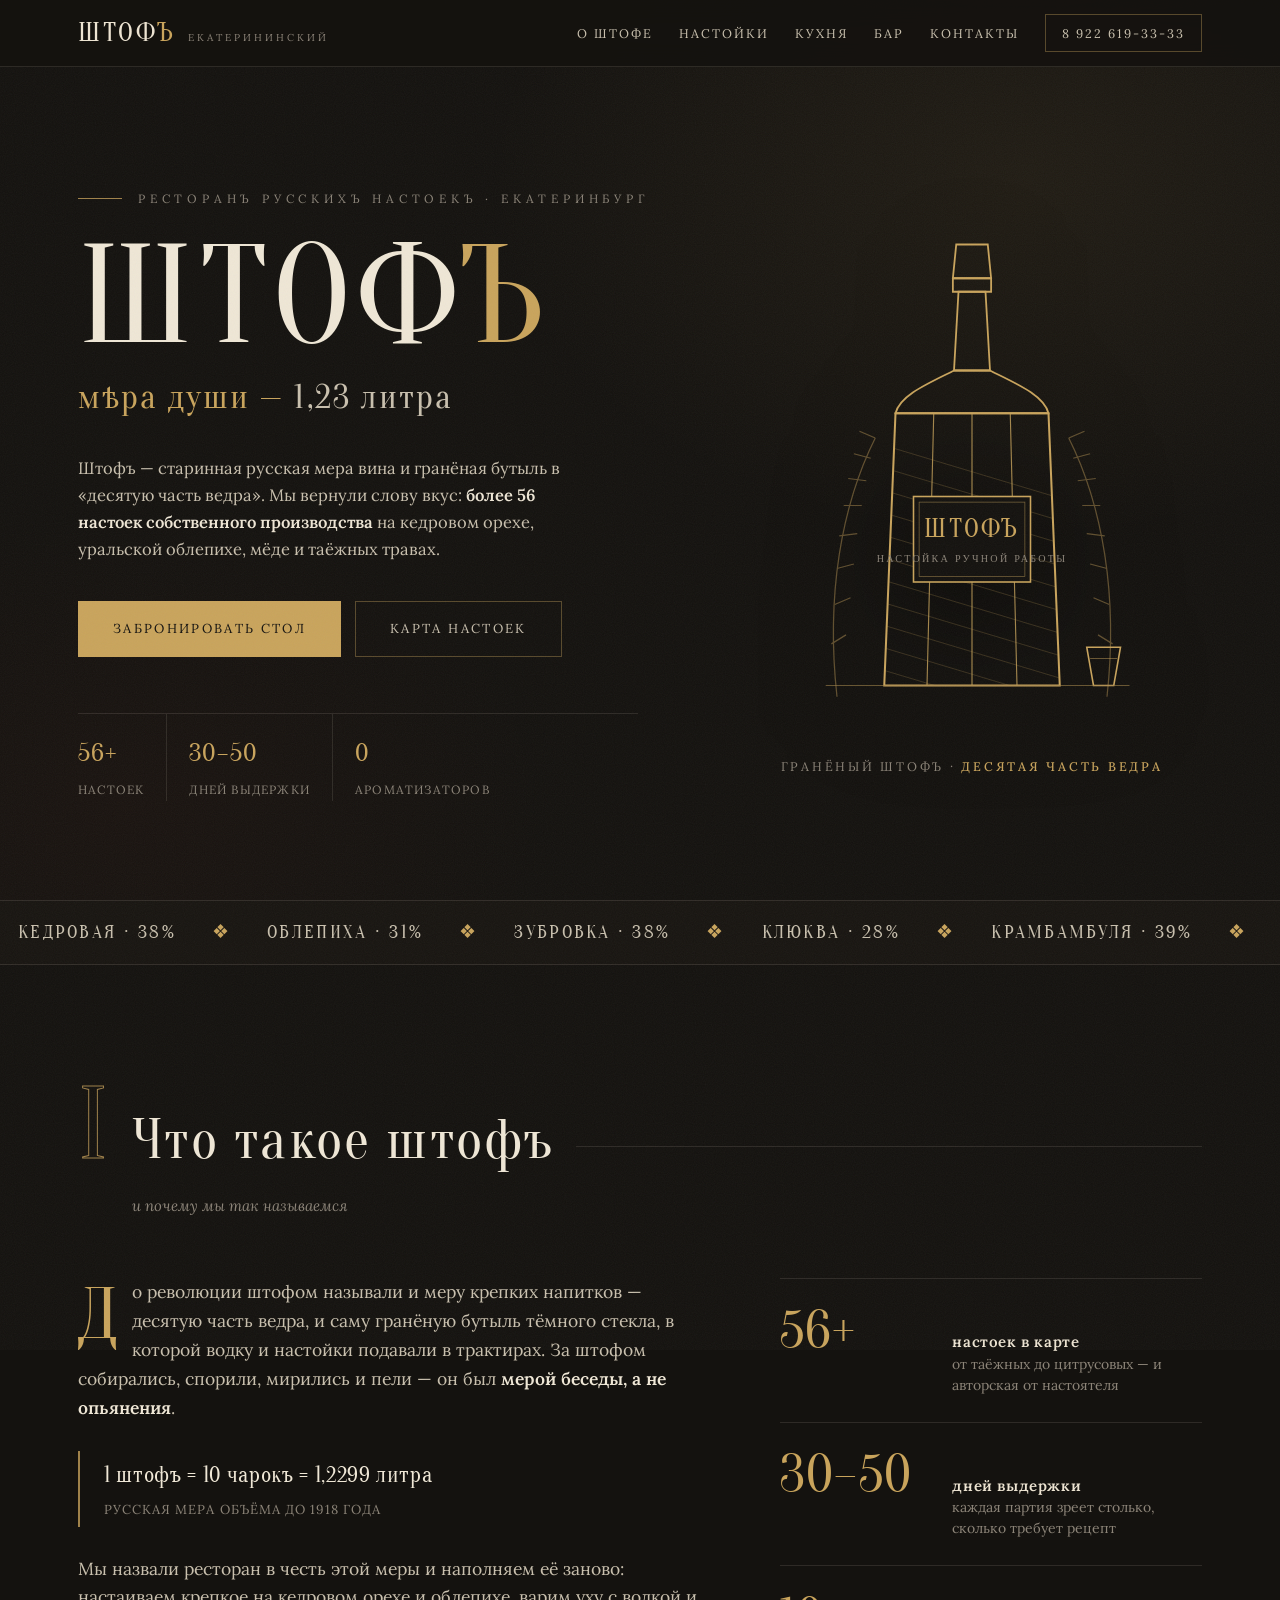
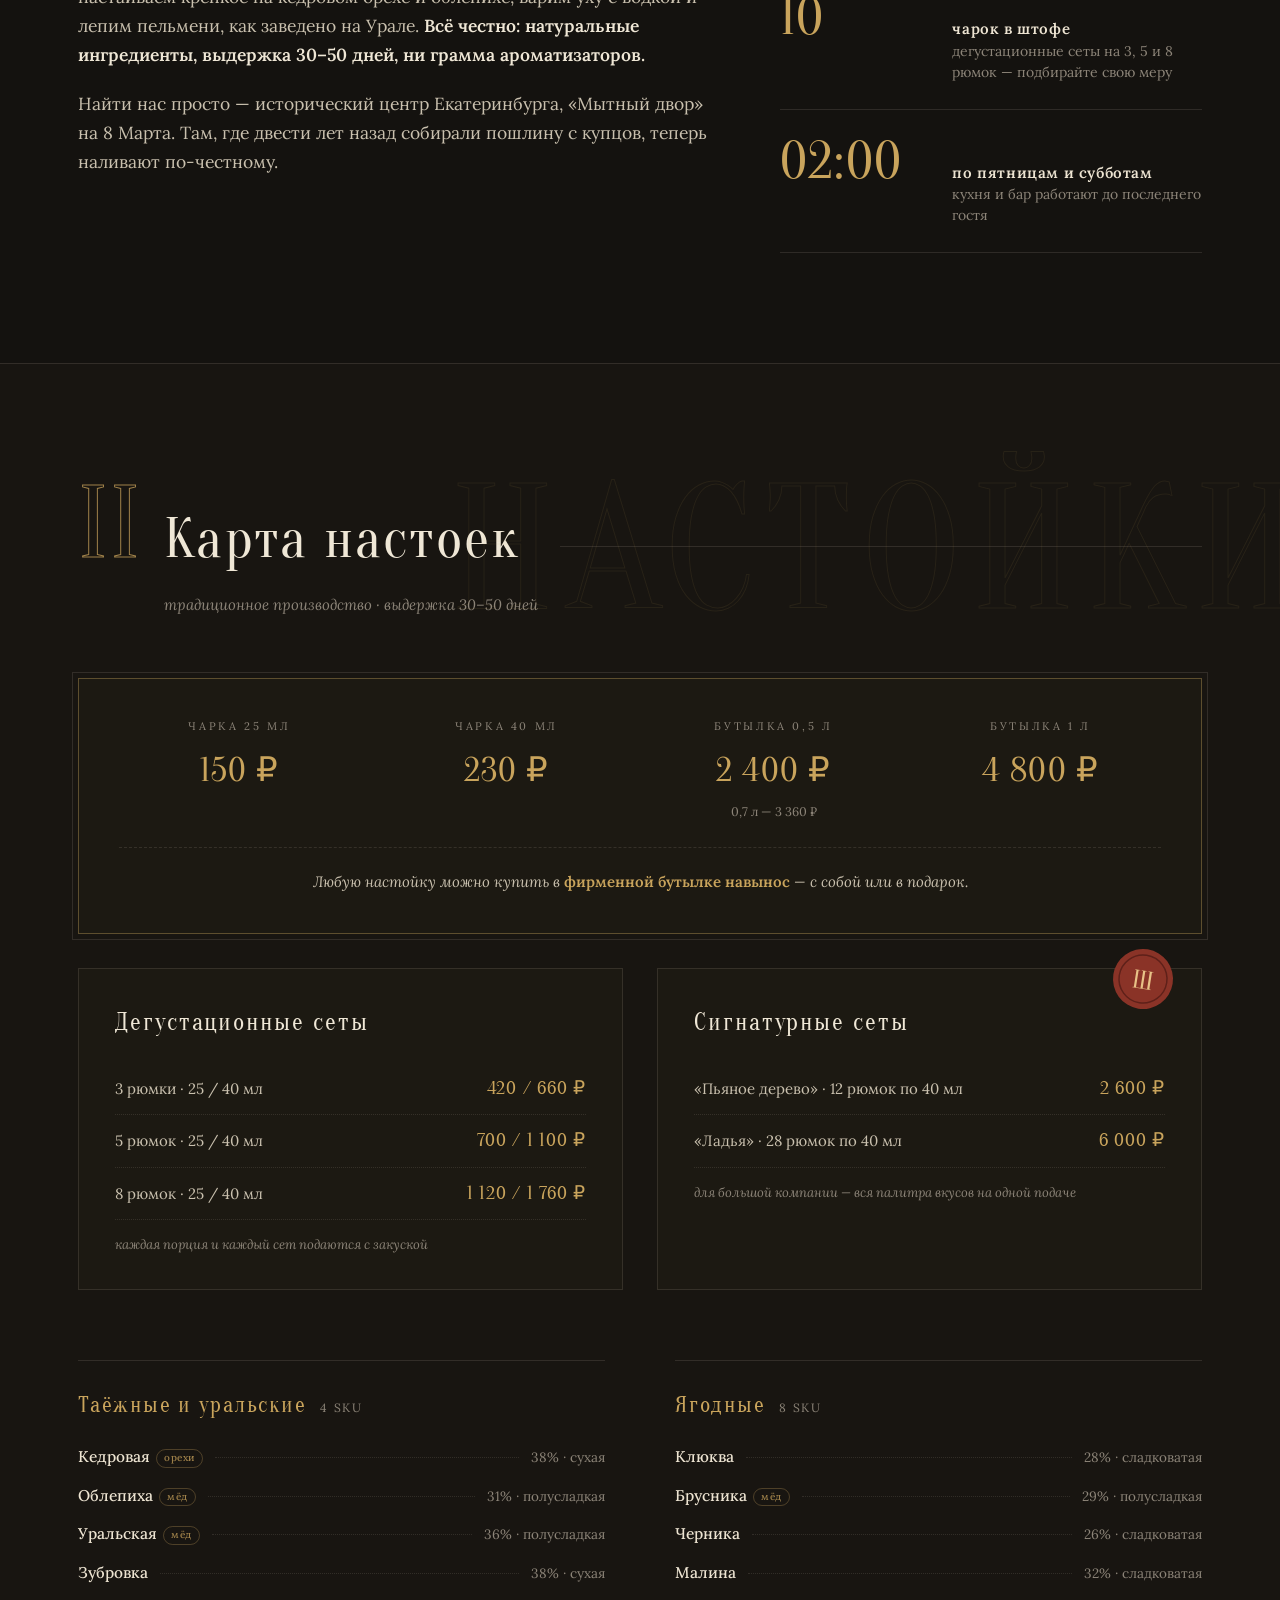
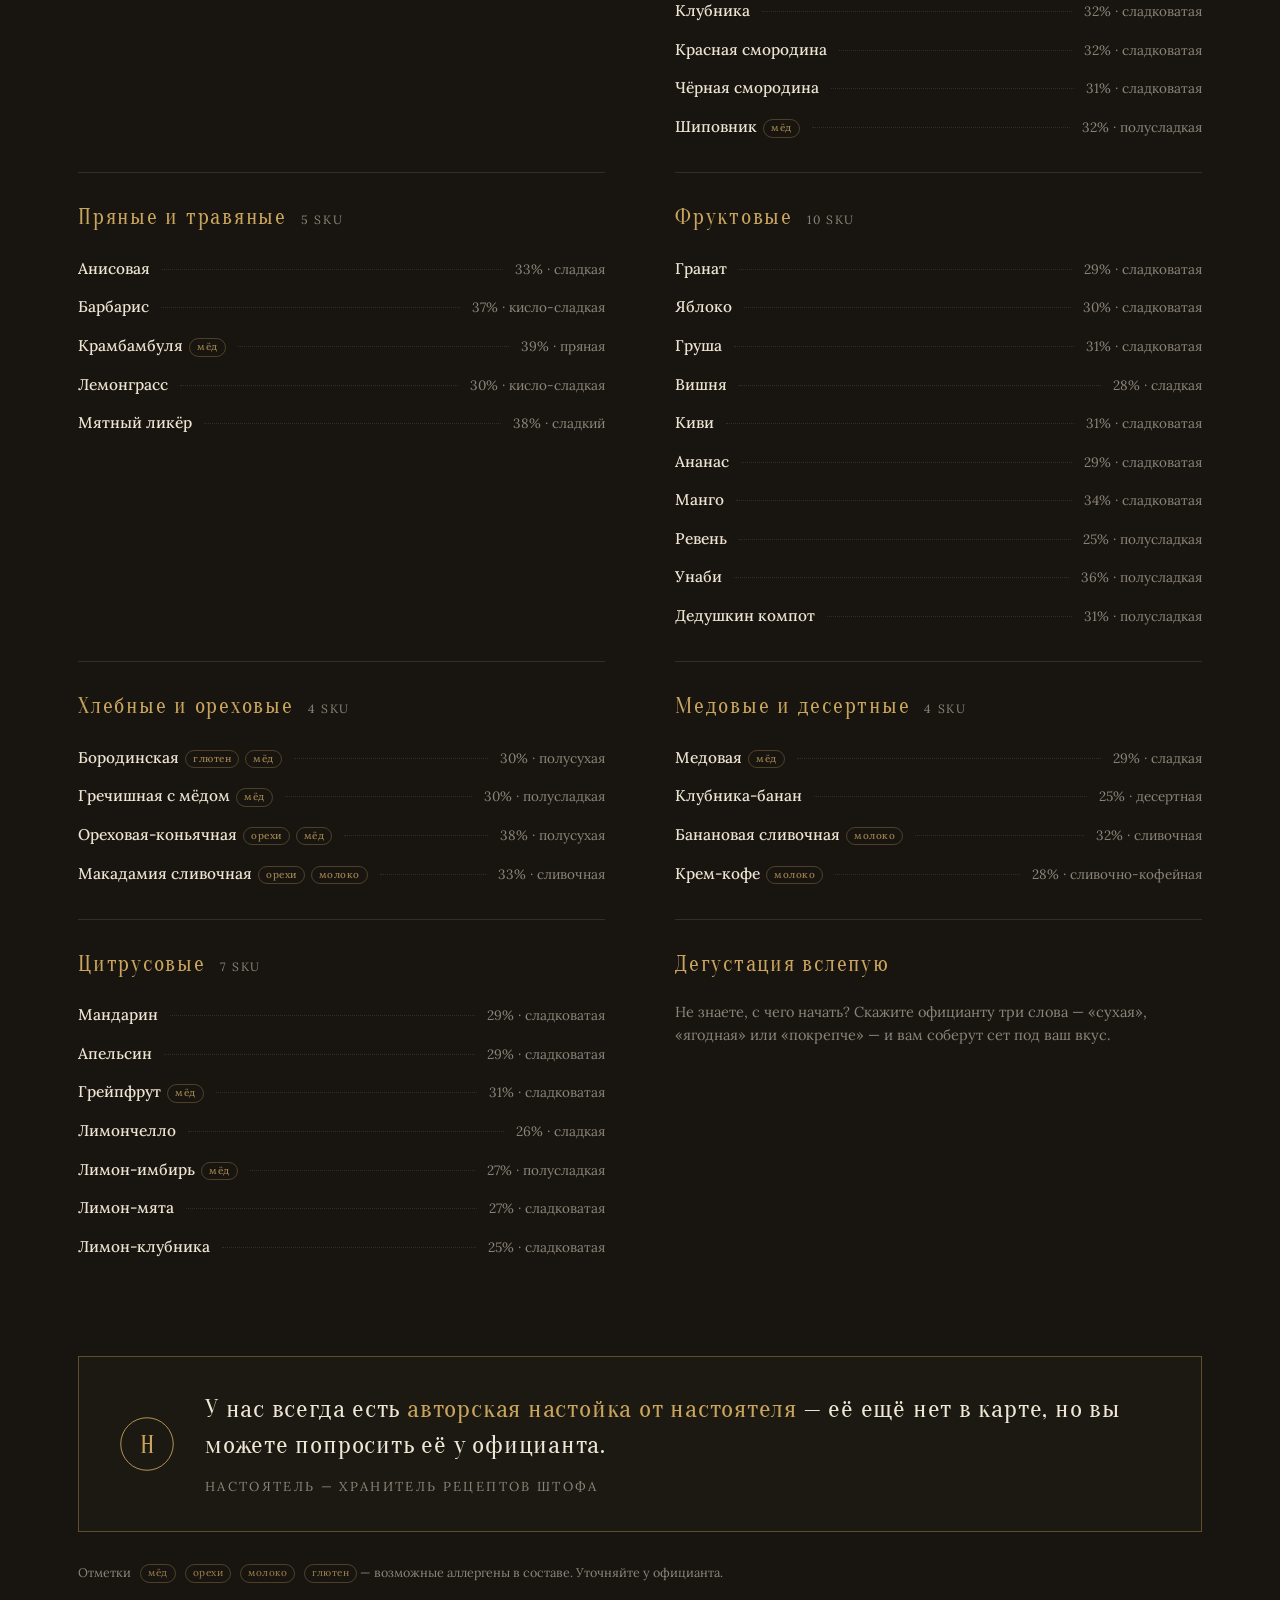
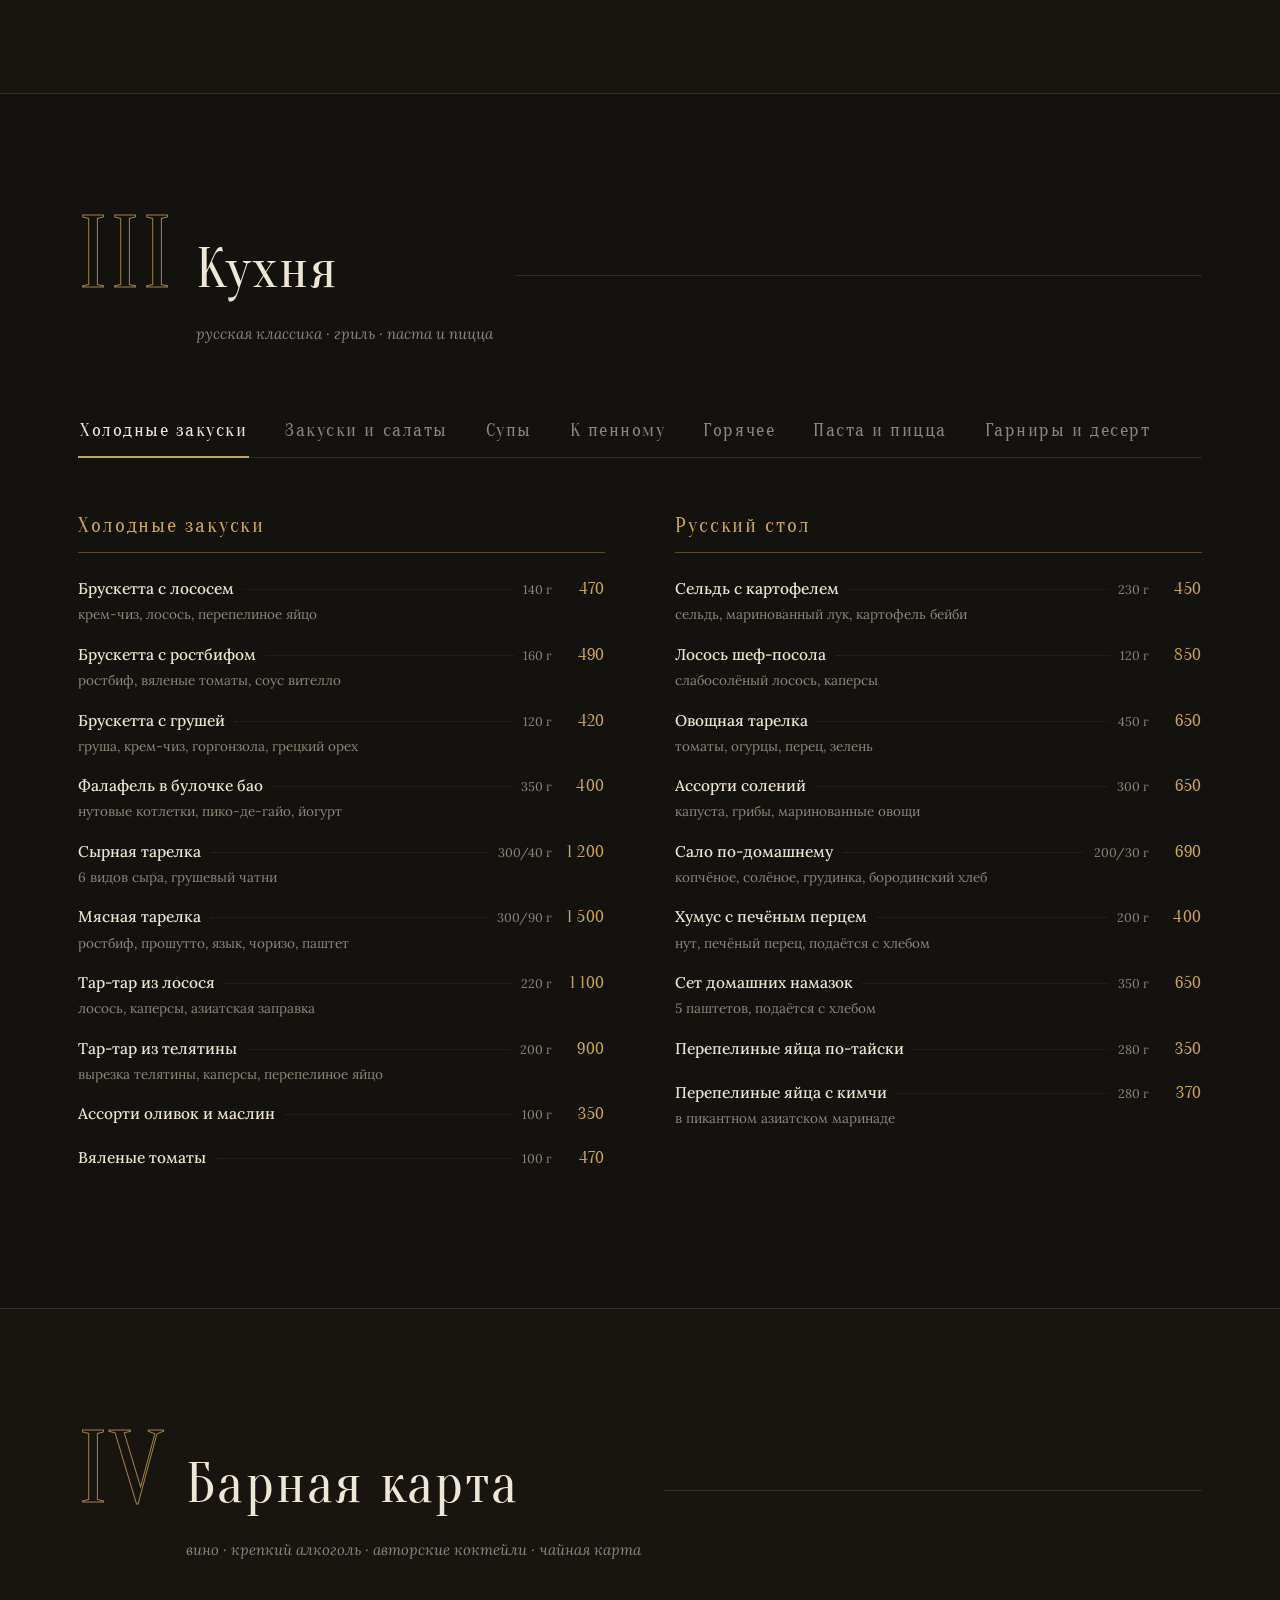
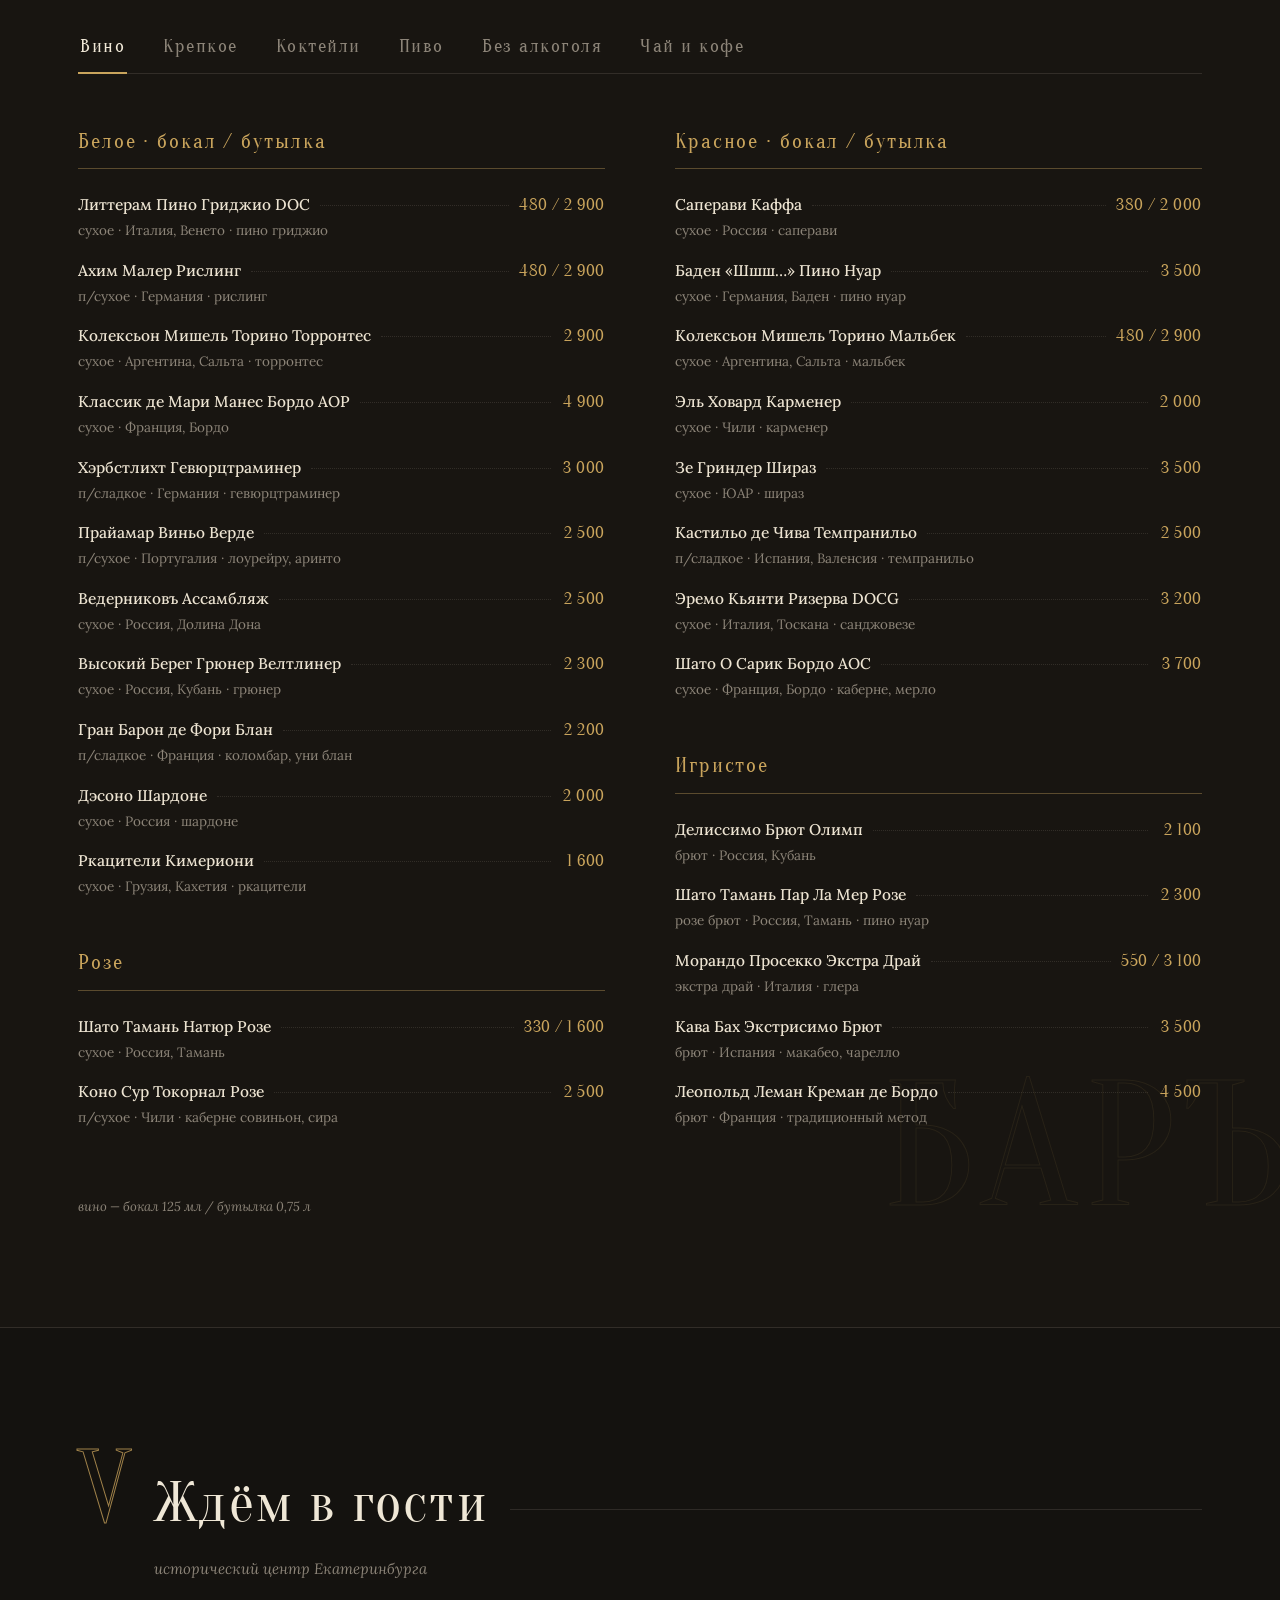
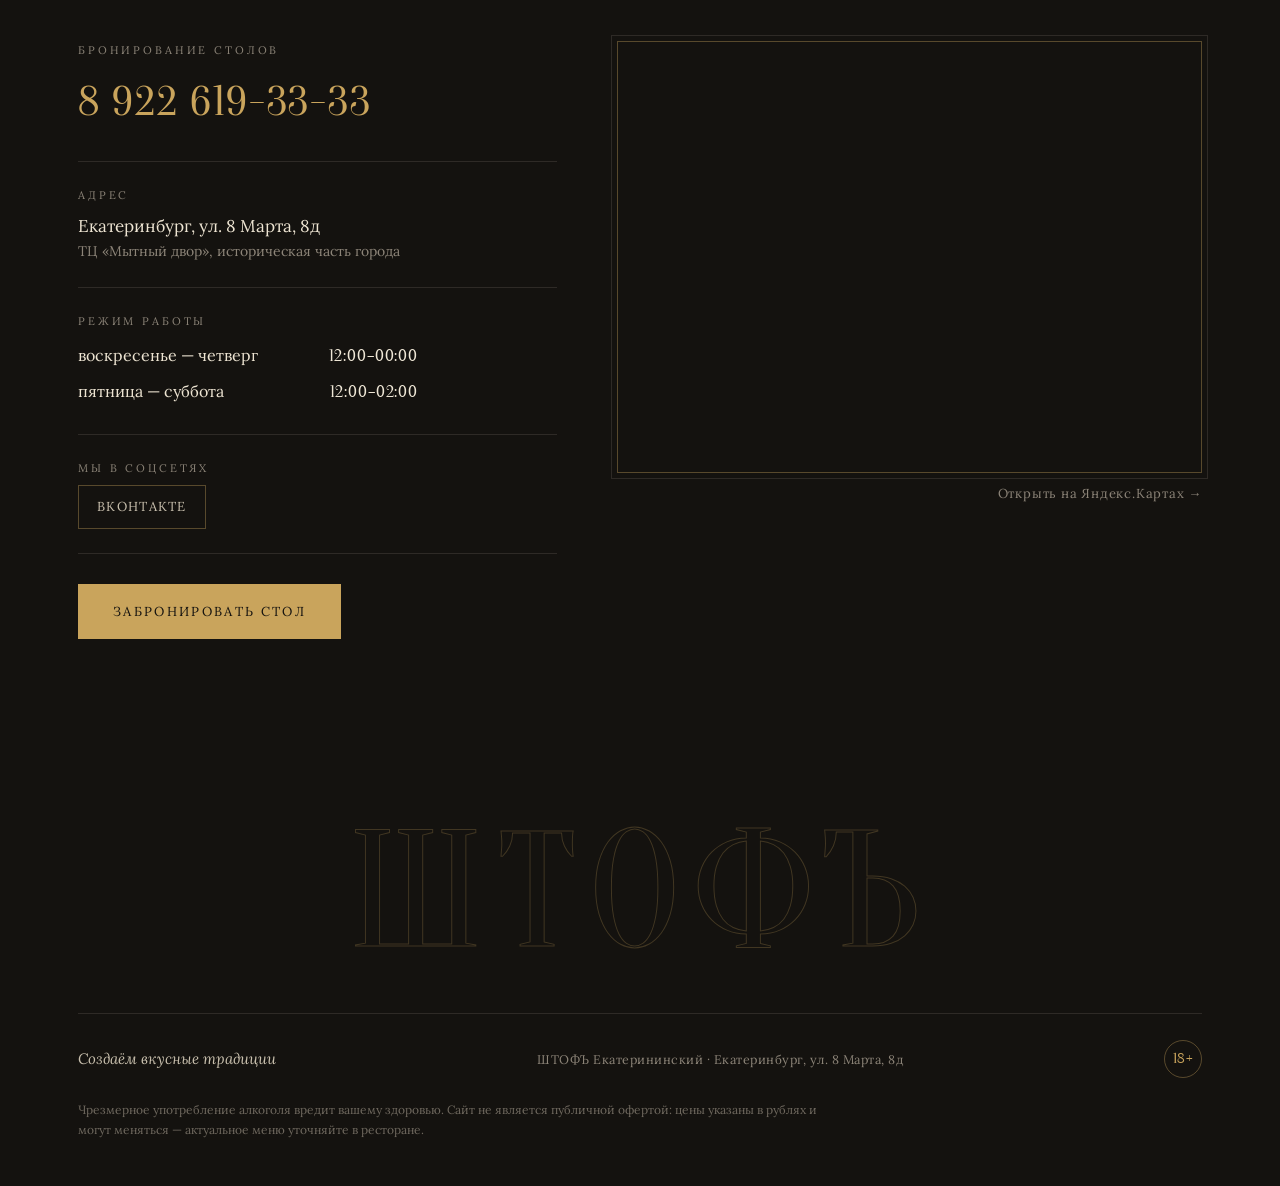
==== commit 235f685d: "Редизайн: концепция «мѣра души» — Oranienbaum, гравюра штофа, зерно бумаги, editorial-вёрстка Убрана" ====
--- a/index.html
+++ b/index.html
@@ -11,20 +11,40 @@
 <meta property="og:locale" content="ru_RU">
 <link rel="preconnect" href="https://fonts.googleapis.com">
 <link rel="preconnect" href="https://fonts.gstatic.com" crossorigin>
-<link href="https://fonts.googleapis.com/css2?family=Lora:ital,wght@0,400;0,500;0,600;0,700;1,400;1,500&display=swap" rel="stylesheet">
-<link rel="icon" href="data:image/svg+xml,%3Csvg xmlns='http://www.w3.org/2000/svg' viewBox='0 0 64 64'%3E%3Crect width='64' height='64' rx='10' fill='%231C1A17'/%3E%3Ctext x='32' y='44' font-family='Georgia,serif' font-size='34' font-weight='700' fill='%23C9A45C' text-anchor='middle'%3EШ%3C/text%3E%3C/svg%3E">
+<link href="https://fonts.googleapis.com/css2?family=Oranienbaum&family=Lora:ital,wght@0,400;0,500;0,600;0,700;1,400;1,500&display=swap" rel="stylesheet">
+<link rel="icon" href="data:image/svg+xml,%3Csvg xmlns='http://www.w3.org/2000/svg' viewBox='0 0 64 64'%3E%3Crect width='64' height='64' rx='10' fill='%2314120F'/%3E%3Ctext x='32' y='46' font-family='Georgia,serif' font-size='36' font-weight='700' fill='%23C9A45C' text-anchor='middle'%3EШ%3C/text%3E%3C/svg%3E">
+<script type="application/ld+json">
+{
+  "@context": "https://schema.org",
+  "@type": "Restaurant",
+  "name": "ШТОФЪ Екатерининский",
+  "servesCuisine": "Русская кухня",
+  "telephone": "+79226193333",
+  "address": {
+    "@type": "PostalAddress",
+    "streetAddress": "ул. 8 Марта, 8д, ТЦ «Мытный двор»",
+    "addressLocality": "Екатеринбург",
+    "addressCountry": "RU"
+  },
+  "openingHours": ["Su-Th 12:00-00:00","Fr-Sa 12:00-02:00"],
+  "priceRange": "₽₽"
+}
+</script>
 <style>
 :root{
-  --bg:#171512;
-  --panel:#1C1A17;
-  --panel-2:#211E1A;
-  --ink:#EFE9DC;
-  --ink-soft:#CFC8B9;
-  --muted:#8C857A;
+  --bg:#14120F;
+  --bg-2:#181511;
+  --panel:#1C1912;
+  --paper:#EFE7D6;
+  --ink:#EDE4D2;
+  --ink-soft:#C9C0AE;
+  --muted:#8C8478;
   --gold:#C9A45C;
-  --gold-soft:#A8874A;
-  --line:rgba(207,200,185,.14);
-  --line-strong:rgba(201,164,92,.35);
+  --gold-dim:#A0824A;
+  --wax:#8A3327;
+  --line:rgba(201,192,174,.14);
+  --line-gold:rgba(201,164,92,.38);
+  --display:"Oranienbaum","Georgia",serif;
   --serif:"Lora",Georgia,serif;
 }
 *{margin:0;padding:0;box-sizing:border-box}
@@ -33,47 +53,50 @@
   background:var(--bg);
   color:var(--ink);
   font-family:var(--serif);
-  font-size:16px;
-  line-height:1.6;
+  font-size:16px;line-height:1.65;
   -webkit-font-smoothing:antialiased;
+  overflow-x:hidden;
 }
 ::selection{background:rgba(201,164,92,.35)}
-img{max-width:100%}
 a{color:var(--gold);text-decoration:none}
 a:hover{color:#DDBB74}
 
-/* ---------- layout ---------- */
-.wrap{max-width:1120px;margin:0 auto;padding:0 24px}
-section{padding:88px 0}
-@media(max-width:720px){section{padding:64px 0}}
-
-/* ---------- header ---------- */
+/* зерно бумаги поверх всего */
+body::after{
+  content:"";position:fixed;inset:-50%;z-index:90;pointer-events:none;opacity:.05;
+  background-image:url("data:image/svg+xml,%3Csvg xmlns='http://www.w3.org/2000/svg' width='300' height='300'%3E%3Cfilter id='n'%3E%3CfeTurbulence type='fractalNoise' baseFrequency='0.9' numOctaves='2'/%3E%3C/filter%3E%3Crect width='300' height='300' filter='url(%23n)'/%3E%3C/svg%3E");
+}
+
+.wrap{max-width:1180px;margin:0 auto;padding:0 28px}
+section{position:relative;padding:110px 0}
+@media(max-width:720px){section{padding:72px 0}}
+
+/* ---------- шапка ---------- */
 header{
-  position:fixed;top:0;left:0;right:0;z-index:50;
-  background:rgba(23,21,18,.86);
-  backdrop-filter:blur(10px);
-  -webkit-backdrop-filter:blur(10px);
+  position:fixed;top:0;left:0;right:0;z-index:100;
+  background:rgba(20,18,15,.9);
+  backdrop-filter:blur(12px);-webkit-backdrop-filter:blur(12px);
   border-bottom:1px solid var(--line);
 }
-.nav{display:flex;align-items:center;justify-content:space-between;height:64px}
-.brand{display:flex;align-items:baseline;gap:10px;color:var(--ink)}
-.brand b{font-size:22px;font-weight:700;letter-spacing:.14em}
+.nav{display:flex;align-items:center;justify-content:space-between;height:66px}
+.brand{display:flex;align-items:baseline;gap:12px;color:var(--ink)}
+.brand b{font-family:var(--display);font-weight:400;font-size:27px;letter-spacing:.1em;line-height:1}
 .brand b .tvz{color:var(--gold)}
-.brand .sub{font-size:11px;letter-spacing:.22em;text-transform:uppercase;color:var(--muted)}
+.brand .sub{font-size:10px;letter-spacing:.3em;text-transform:uppercase;color:var(--muted)}
 .nav-links{display:flex;gap:26px;align-items:center}
-.nav-links a{font-size:13px;letter-spacing:.14em;text-transform:uppercase;color:var(--ink-soft)}
+.nav-links a{font-size:12.5px;letter-spacing:.16em;text-transform:uppercase;color:var(--ink-soft)}
 .nav-links a:hover{color:var(--gold)}
 .nav-phone{
   font-size:13px;letter-spacing:.06em;color:var(--gold);
-  border:1px solid var(--line-strong);border-radius:3px;padding:8px 14px;white-space:nowrap;
+  border:1px solid var(--line-gold);padding:8px 16px;white-space:nowrap;
 }
 .nav-phone:hover{background:rgba(201,164,92,.1)}
 .burger{display:none;background:none;border:none;cursor:pointer;padding:8px}
-.burger span{display:block;width:22px;height:2px;background:var(--ink-soft);margin:5px 0;transition:.25s}
-@media(max-width:920px){
+.burger span{display:block;width:22px;height:2px;background:var(--ink-soft);margin:5px 0}
+@media(max-width:960px){
   .nav-links{
-    display:none;position:absolute;top:64px;left:0;right:0;
-    flex-direction:column;gap:0;background:var(--panel);
+    display:none;position:absolute;top:66px;left:0;right:0;
+    flex-direction:column;gap:0;background:var(--bg-2);
     border-bottom:1px solid var(--line);padding:8px 0 16px;
   }
   .nav-links.open{display:flex}
@@ -81,186 +104,276 @@
   .burger{display:block}
 }
 
-/* ---------- hero ---------- */
+/* ---------- герой ---------- */
 .hero{
-  min-height:100svh;
-  display:flex;flex-direction:column;justify-content:center;align-items:center;text-align:center;
-  padding:120px 24px 64px;position:relative;overflow:hidden;
+  min-height:100svh;display:flex;align-items:center;
+  padding:130px 0 40px;position:relative;
   background:
-    radial-gradient(1000px 500px at 50% -10%, rgba(201,164,92,.10), transparent 60%),
-    radial-gradient(800px 400px at 50% 110%, rgba(201,164,92,.06), transparent 60%),
+    radial-gradient(900px 600px at 80% 20%, rgba(201,164,92,.07), transparent 60%),
+    radial-gradient(700px 500px at 10% 90%, rgba(138,51,39,.05), transparent 60%),
     var(--bg);
 }
-.hero::before{
-  content:"";position:absolute;inset:0;opacity:.05;pointer-events:none;
-  background-image:url("data:image/svg+xml,%3Csvg xmlns='http://www.w3.org/2000/svg' width='72' height='72' viewBox='0 0 72 72'%3E%3Cpath d='M36 8l4 24 24 4-24 4-4 24-4-24-24-4 24-4z' fill='none' stroke='%23C9A45C' stroke-width='.8'/%3E%3C/svg%3E");
-  background-size:72px 72px;
-}
-.hero-kicker{font-size:12px;letter-spacing:.42em;text-transform:uppercase;color:var(--gold);margin-bottom:26px}
+.hero-grid{display:grid;grid-template-columns:1.15fr .85fr;gap:40px;align-items:center;width:100%}
+.hero-grid>div{min-width:0}
+@media(max-width:900px){.hero-grid{grid-template-columns:1fr}.hero-art{display:none}}
+.hero-over{font-size:12px;letter-spacing:.4em;text-transform:uppercase;color:var(--muted);margin-bottom:22px;display:flex;align-items:center;gap:16px}
+.hero-over::before{content:"";width:44px;height:1px;background:var(--gold-dim)}
 .hero h1{
-  font-size:clamp(56px,10vw,120px);
-  font-weight:700;letter-spacing:.1em;line-height:1;
-  color:var(--ink);
+  font-family:var(--display);font-weight:400;
+  font-size:clamp(72px,11vw,152px);
+  letter-spacing:.04em;line-height:.95;color:var(--paper);
 }
 .hero h1 .tvz{color:var(--gold)}
-.hero-sub{
-  font-size:clamp(18px,2.6vw,26px);
-  font-style:italic;color:var(--ink-soft);margin-top:14px;letter-spacing:.06em;
-}
-.hero-rule{display:flex;align-items:center;gap:14px;margin:34px 0;color:var(--gold)}
-.hero-rule::before,.hero-rule::after{content:"";width:90px;height:1px;background:linear-gradient(to right,transparent,var(--gold-soft));display:block}
-.hero-rule::after{background:linear-gradient(to left,transparent,var(--gold-soft))}
-.hero-claim{max-width:560px;font-size:17px;color:var(--ink-soft)}
-.hero-claim b{color:var(--ink);font-weight:600}
-.hero-cta{display:flex;gap:16px;margin-top:40px;flex-wrap:wrap;justify-content:center}
+.hero-tagline{
+  font-family:var(--display);font-size:clamp(22px,3vw,34px);color:var(--gold);
+  margin-top:6px;letter-spacing:.06em;
+}
+.hero-tagline em{font-style:normal;color:var(--ink-soft)}
+.hero-lead{max-width:520px;margin-top:28px;font-size:16.5px;color:var(--ink-soft)}
+.hero-lead b{color:var(--paper);font-weight:600}
+.hero-cta{display:flex;gap:14px;margin-top:38px;flex-wrap:wrap}
 .btn{
-  display:inline-block;padding:15px 34px;border-radius:3px;
+  display:inline-block;padding:16px 34px;
   font-size:13px;letter-spacing:.18em;text-transform:uppercase;
-  transition:.25s;cursor:pointer;
-}
-.btn-gold{background:var(--gold);color:#171512;border:1px solid var(--gold)}
-.btn-gold:hover{background:#DDBB74;color:#171512}
-.btn-ghost{border:1px solid var(--line-strong);color:var(--ink-soft)}
+  transition:.25s;cursor:pointer;font-family:var(--serif);
+}
+.btn-gold{background:var(--gold);color:#14120F;border:1px solid var(--gold)}
+.btn-gold:hover{background:#DDBB74}
+.btn-ghost{border:1px solid var(--line-gold);color:var(--ink-soft)}
 .btn-ghost:hover{border-color:var(--gold);color:var(--gold)}
-.hero-meta{
-  margin-top:56px;display:flex;gap:40px;flex-wrap:wrap;justify-content:center;
-  font-size:13.5px;color:var(--muted);letter-spacing:.04em;
-}
-.hero-meta div b{display:block;color:var(--ink-soft);font-weight:500;font-size:14.5px}
-
-/* ---------- section headings ---------- */
-.sec-head{text-align:center;margin-bottom:52px}
-.sec-kicker{font-size:11px;letter-spacing:.36em;text-transform:uppercase;color:var(--gold);margin-bottom:12px}
-.sec-title{font-size:clamp(30px,4.6vw,44px);font-weight:600;letter-spacing:.04em}
-.sec-note{color:var(--muted);font-style:italic;margin-top:10px;font-size:15px}
-.orn{color:var(--gold);letter-spacing:.6em;margin-top:16px;font-size:13px}
-
-/* ---------- about ---------- */
-.about-grid{display:grid;grid-template-columns:repeat(3,1fr);gap:26px}
-@media(max-width:840px){.about-grid{grid-template-columns:1fr}}
-.about-card{
-  background:var(--panel);border:1px solid var(--line);border-radius:4px;
-  padding:36px 30px;text-align:center;
-}
-.about-card .num{font-size:44px;font-weight:700;color:var(--gold);line-height:1}
-.about-card h3{font-size:18px;font-weight:600;margin:14px 0 10px;letter-spacing:.04em}
-.about-card p{color:var(--muted);font-size:14.5px}
-.about-note{
-  margin-top:44px;text-align:center;max-width:720px;margin-left:auto;margin-right:auto;
-  font-style:italic;color:var(--ink-soft);font-size:17px;
-}
-
-/* ---------- nastoyki ---------- */
-#nastoyki{background:var(--panel)}
-.price-strip{
-  display:grid;grid-template-columns:repeat(4,1fr);gap:1px;background:var(--line);
-  border:1px solid var(--line);border-radius:4px;overflow:hidden;margin-bottom:24px;
-}
-@media(max-width:760px){.price-strip{grid-template-columns:repeat(2,1fr)}}
-.price-cell{background:var(--panel-2);padding:22px 18px;text-align:center}
-.price-cell .lbl{font-size:11px;letter-spacing:.22em;text-transform:uppercase;color:var(--muted)}
-.price-cell .val{font-size:24px;font-weight:600;color:var(--gold);margin-top:6px}
-.price-cell .sub{font-size:12.5px;color:var(--muted);margin-top:2px}
-.takeaway{
-  border:1px solid var(--line-strong);border-radius:4px;padding:20px 26px;margin-bottom:48px;
-  text-align:center;color:var(--ink-soft);font-size:15px;background:rgba(201,164,92,.05);
-}
-.takeaway b{color:var(--gold);font-weight:600}
-.sets-grid{display:grid;grid-template-columns:1fr 1fr;gap:26px;margin-bottom:56px}
-@media(max-width:760px){.sets-grid{grid-template-columns:1fr}}
-.set-card{background:var(--panel-2);border:1px solid var(--line);border-radius:4px;padding:30px}
-.set-card h3{font-size:17px;letter-spacing:.1em;text-transform:uppercase;color:var(--gold);margin-bottom:18px;text-align:center}
-.set-row{display:flex;justify-content:space-between;padding:9px 0;border-bottom:1px dotted var(--line);font-size:15px}
-.set-row:last-child{border-bottom:none}
+.hero-facts{
+  display:flex;flex-wrap:wrap;gap:0 0;margin-top:56px;border-top:1px solid var(--line);
+  max-width:560px;
+}
+.hero-facts div{padding:18px 22px 0 0;margin-right:22px;border-right:1px solid var(--line)}
+.hero-facts div:last-child{border-right:none;margin-right:0}
+@media(max-width:640px){
+  .hero-facts div{border-right:none;margin-right:14px;padding-right:8px}
+}
+.hero-facts b{display:block;font-family:var(--display);font-size:26px;font-weight:400;color:var(--gold);letter-spacing:.04em}
+.hero-facts span{font-size:12px;letter-spacing:.1em;text-transform:uppercase;color:var(--muted)}
+.hero-art{position:relative;text-align:center}
+.hero-art svg{width:min(360px,100%);height:auto;filter:drop-shadow(0 20px 50px rgba(0,0,0,.5))}
+.hero-art .art-cap{
+  margin-top:18px;font-size:12.5px;letter-spacing:.22em;text-transform:uppercase;color:var(--muted);
+}
+.hero-art .art-cap b{color:var(--gold);font-weight:500}
+
+/* ---------- бегущая строка ---------- */
+.ticker{
+  border-top:1px solid var(--line);border-bottom:1px solid var(--line);
+  background:var(--bg-2);overflow:hidden;padding:16px 0;position:relative;z-index:2;
+}
+.ticker-track{display:inline-flex;white-space:nowrap;animation:tick 60s linear infinite}
+.ticker:hover .ticker-track{animation-play-state:paused}
+.ticker-track span{
+  font-family:var(--display);font-size:19px;letter-spacing:.12em;color:var(--ink-soft);
+  padding:0 18px;text-transform:uppercase;
+}
+.ticker-track span i{font-style:normal;color:var(--gold);padding-left:36px}
+@keyframes tick{from{transform:translateX(0)}to{transform:translateX(-50%)}}
+@media(prefers-reduced-motion:reduce){.ticker-track{animation:none}}
+
+/* ---------- главы ---------- */
+.chapter{display:flex;align-items:baseline;gap:22px;margin-bottom:60px}
+.chapter .no{
+  font-family:var(--display);font-size:clamp(60px,8vw,104px);line-height:1;color:transparent;
+  -webkit-text-stroke:1px var(--gold-dim);letter-spacing:.02em;flex-shrink:0;
+}
+.chapter h2{
+  font-family:var(--display);font-weight:400;
+  font-size:clamp(34px,5vw,56px);letter-spacing:.04em;color:var(--paper);
+}
+.chapter .sub{font-style:italic;color:var(--muted);font-size:15px;margin-top:6px}
+.chapter .rule{flex:1;height:1px;background:var(--line);align-self:center;min-width:40px}
+@media(max-width:640px){.chapter{flex-wrap:wrap;gap:10px}.chapter .rule{display:none}}
+
+/* ---------- о штофе ---------- */
+.about-grid{display:grid;grid-template-columns:1.2fr .8fr;gap:70px;align-items:start}
+@media(max-width:900px){.about-grid{grid-template-columns:1fr;gap:40px}}
+.about-text{font-size:17.5px;color:var(--ink-soft)}
+.about-text p{margin-bottom:20px}
+.about-text .lede::first-letter{
+  font-family:var(--display);font-size:74px;float:left;line-height:.8;
+  padding:8px 14px 0 0;color:var(--gold);
+}
+.about-text b{color:var(--paper);font-weight:600}
+.mera{
+  border-left:2px solid var(--gold-dim);padding:6px 0 6px 24px;margin:28px 0;
+  font-family:var(--display);font-size:22px;color:var(--paper);letter-spacing:.03em;
+}
+.mera small{display:block;font-family:var(--serif);font-size:13px;color:var(--muted);letter-spacing:.08em;margin-top:6px;text-transform:uppercase}
+.about-facts{display:flex;flex-direction:column;gap:0;border-top:1px solid var(--line)}
+.fact{padding:26px 0;border-bottom:1px solid var(--line);display:flex;align-items:baseline;gap:22px}
+.fact b{font-family:var(--display);font-size:52px;font-weight:400;color:var(--gold);line-height:1;min-width:150px;letter-spacing:.02em;white-space:nowrap}
+@media(max-width:480px){.fact b{font-size:40px;min-width:110px}}
+.fact div{font-size:14px;color:var(--muted);line-height:1.5}
+.fact div strong{display:block;color:var(--ink);font-weight:600;font-size:15px;letter-spacing:.04em}
+
+/* ---------- настойки ---------- */
+#nastoyki{background:var(--bg-2);border-top:1px solid var(--line);border-bottom:1px solid var(--line);overflow:hidden}
+#nastoyki::before{
+  content:"НАСТОЙКИ";position:absolute;top:40px;right:-30px;
+  font-family:var(--display);font-size:clamp(90px,14vw,190px);letter-spacing:.06em;
+  color:transparent;-webkit-text-stroke:1px rgba(201,164,92,.09);
+  pointer-events:none;user-select:none;
+}
+.label-card{
+  position:relative;background:var(--panel);
+  border:1px solid var(--line-gold);outline:1px solid var(--line);outline-offset:5px;
+  padding:38px 40px;
+}
+.label-card + .label-card{margin-top:34px}
+.pour-grid{display:grid;grid-template-columns:repeat(4,1fr);gap:26px;text-align:center}
+@media(max-width:760px){.pour-grid{grid-template-columns:repeat(2,1fr);gap:22px}}
+.pour .lbl{font-size:11px;letter-spacing:.24em;text-transform:uppercase;color:var(--muted)}
+.pour .val{font-family:var(--display);font-size:34px;color:var(--gold);margin-top:8px;letter-spacing:.03em}
+.pour .fine{font-size:12.5px;color:var(--muted);margin-top:2px}
+.label-note{
+  margin-top:26px;padding-top:22px;border-top:1px dashed var(--line);
+  text-align:center;font-style:italic;color:var(--ink-soft);font-size:15px;
+}
+.label-note b{color:var(--gold);font-weight:600;font-style:normal}
+.sets-flex{display:grid;grid-template-columns:1fr 1fr;gap:34px;margin-top:34px}
+@media(max-width:820px){.sets-flex{grid-template-columns:1fr}}
+.set-card{position:relative;background:var(--panel);border:1px solid var(--line);padding:34px 36px}
+.set-card h3{
+  font-family:var(--display);font-weight:400;font-size:24px;letter-spacing:.08em;
+  color:var(--paper);margin-bottom:20px;
+}
+.set-row{display:flex;justify-content:space-between;align-items:baseline;padding:10px 0;border-bottom:1px dotted var(--line);font-size:15px}
+.set-row:last-of-type{border-bottom:none}
 .set-row .n{color:var(--ink-soft)}
-.set-row .p{color:var(--ink);font-weight:600;white-space:nowrap}
-.set-card .fine{margin-top:14px;font-size:13px;color:var(--muted);font-style:italic;text-align:center}
-.nast-grid{display:grid;grid-template-columns:repeat(2,1fr);gap:26px 40px}
-@media(max-width:840px){.nast-grid{grid-template-columns:1fr}}
+.set-row .p{font-family:var(--display);font-size:19px;color:var(--gold);white-space:nowrap;letter-spacing:.04em}
+.set-card .fine{margin-top:14px;font-size:13px;color:var(--muted);font-style:italic}
+.seal{
+  position:absolute;top:-22px;right:26px;width:64px;height:64px;transform:rotate(9deg);
+}
+.nast-cats{display:grid;grid-template-columns:repeat(2,1fr);gap:0 70px;margin-top:70px}
+@media(max-width:860px){.nast-cats{grid-template-columns:1fr}}
+.nast-cat{padding:26px 0;border-top:1px solid var(--line)}
 .nast-cat h4{
-  font-size:13px;letter-spacing:.24em;text-transform:uppercase;color:var(--gold);
-  padding-bottom:10px;border-bottom:1px solid var(--line-strong);margin-bottom:12px;
-}
-.nast-item{display:flex;align-items:baseline;gap:10px;padding:7px 0;font-size:15px}
-.nast-item .n{color:var(--ink);font-weight:500;white-space:nowrap}
+  display:flex;align-items:baseline;gap:14px;
+  font-family:var(--display);font-weight:400;font-size:22px;letter-spacing:.08em;color:var(--gold);
+  margin-bottom:14px;
+}
+.nast-cat h4 .cnt{font-family:var(--serif);font-size:12px;color:var(--muted);letter-spacing:.14em}
+.nast-item{display:flex;align-items:baseline;gap:12px;padding:6.5px 0;font-size:15.5px;transition:.2s}
+.nast-item:hover{padding-left:8px}
+.nast-item:hover .n{color:var(--gold)}
+.nast-item .n{color:var(--ink);font-weight:500;white-space:nowrap;transition:.2s}
 .nast-item .dots{flex:1;border-bottom:1px dotted var(--line);transform:translateY(-4px)}
 .nast-item .d{color:var(--muted);font-size:13.5px;white-space:nowrap}
 .chip{
-  display:inline-block;font-size:10.5px;letter-spacing:.04em;color:var(--gold-soft);
-  border:1px solid rgba(201,164,92,.3);border-radius:20px;padding:0 7px;margin-left:5px;vertical-align:1px;
+  display:inline-block;font-size:10px;letter-spacing:.05em;color:var(--gold-dim);
+  border:1px solid rgba(201,164,92,.3);border-radius:20px;padding:0 7px;margin-left:6px;vertical-align:1px;
 }
 .nastoyatel{
-  margin-top:48px;text-align:center;max-width:680px;margin-left:auto;margin-right:auto;
-  font-style:italic;color:var(--ink-soft);font-size:16.5px;
-  border-top:1px solid var(--line);border-bottom:1px solid var(--line);padding:26px 0;
-}
-.allergen-note{margin-top:22px;text-align:center;font-size:12.5px;color:var(--muted)}
-
-/* ---------- tabs / menu ---------- */
-.tabs{display:flex;flex-wrap:wrap;gap:10px;justify-content:center;margin-bottom:44px}
+  margin-top:64px;display:grid;grid-template-columns:auto 1fr;gap:30px;align-items:center;
+  border:1px solid var(--line-gold);padding:34px 40px;background:var(--panel);
+}
+@media(max-width:640px){.nastoyatel{grid-template-columns:1fr}}
+.nastoyatel .q{
+  font-family:var(--display);font-size:clamp(20px,2.6vw,26px);color:var(--paper);letter-spacing:.03em;line-height:1.4;
+}
+.nastoyatel .q i{color:var(--gold);font-style:normal}
+.nastoyatel .who{font-size:13px;letter-spacing:.18em;text-transform:uppercase;color:var(--muted);margin-top:12px}
+.allergen-note{margin-top:30px;font-size:12.5px;color:var(--muted)}
+
+/* ---------- меню (кухня/бар) ---------- */
+.tabs{display:flex;flex-wrap:wrap;gap:0 34px;margin-bottom:50px;border-bottom:1px solid var(--line)}
 .tab{
-  background:none;border:1px solid var(--line);border-radius:3px;color:var(--ink-soft);
-  font-family:var(--serif);font-size:13px;letter-spacing:.1em;text-transform:uppercase;
-  padding:10px 20px;cursor:pointer;transition:.2s;
-}
-.tab:hover{border-color:var(--gold);color:var(--gold)}
-.tab.active{background:var(--gold);border-color:var(--gold);color:#171512}
+  background:none;border:none;cursor:pointer;
+  font-family:var(--display);font-size:19px;letter-spacing:.08em;color:var(--muted);
+  padding:12px 2px 16px;position:relative;transition:.2s;
+}
+.tab::after{
+  content:"";position:absolute;left:0;right:100%;bottom:-1px;height:2px;background:var(--gold);transition:right .3s ease;
+}
+.tab:hover{color:var(--ink-soft)}
+.tab.active{color:var(--paper)}
+.tab.active::after{right:0}
 .pane{display:none}
-.pane.active{display:block;animation:fadeIn .4s ease}
-@keyframes fadeIn{from{opacity:0;transform:translateY(8px)}to{opacity:1;transform:none}}
-.menu-cols{columns:2;column-gap:56px}
-@media(max-width:840px){.menu-cols{columns:1}}
-.menu-group{break-inside:avoid;margin-bottom:34px}
+.pane.active{display:block;animation:fadeIn .45s ease}
+@keyframes fadeIn{from{opacity:0;transform:translateY(10px)}to{opacity:1;transform:none}}
+.menu-cols{columns:2;column-gap:70px}
+@media(max-width:860px){.menu-cols{columns:1}}
+.menu-group{break-inside:avoid;margin-bottom:40px}
 .menu-group h4{
-  font-size:13px;letter-spacing:.24em;text-transform:uppercase;color:var(--gold);
-  padding-bottom:10px;border-bottom:1px solid var(--line-strong);margin-bottom:14px;
-}
-.mi{padding:8px 0}
+  font-family:var(--display);font-weight:400;font-size:21px;letter-spacing:.09em;color:var(--gold);
+  padding-bottom:10px;border-bottom:1px solid var(--line-gold);margin-bottom:14px;
+}
+.mi{padding:8px 0;transition:.2s}
+.mi:hover{padding-left:8px}
+.mi:hover .mi-n{color:var(--gold)}
 .mi-h{display:flex;align-items:baseline;gap:10px}
-.mi-n{font-weight:500;color:var(--ink);font-size:15.5px}
+.mi-n{font-weight:500;color:var(--ink);font-size:15.5px;transition:.2s}
 .mi-dots{flex:1;border-bottom:1px dotted var(--line);transform:translateY(-4px);min-width:16px}
 .mi-w{color:var(--muted);font-size:12.5px;white-space:nowrap}
-.mi-p{color:var(--gold);font-weight:600;font-size:15.5px;white-space:nowrap;min-width:44px;text-align:right}
+.mi-p{font-family:var(--display);color:var(--gold);font-size:17px;white-space:nowrap;min-width:44px;text-align:right;letter-spacing:.03em}
 .mi-d{color:var(--muted);font-size:13.5px;margin-top:2px;line-height:1.45}
-.pane-note{text-align:center;color:var(--muted);font-size:13px;font-style:italic;margin-top:26px}
-
-/* ---------- bar section bg ---------- */
-#bar{background:var(--panel)}
-
-/* ---------- contacts ---------- */
-.contact-grid{display:grid;grid-template-columns:1fr 1.2fr;gap:40px;align-items:stretch}
-@media(max-width:840px){.contact-grid{grid-template-columns:1fr}}
-.contact-card{background:var(--panel);border:1px solid var(--line);border-radius:4px;padding:40px}
-.contact-item{margin-bottom:26px}
-.contact-item .lbl{font-size:11px;letter-spacing:.24em;text-transform:uppercase;color:var(--muted);margin-bottom:6px}
-.contact-item .val{font-size:17px;color:var(--ink)}
-.contact-item .val a{color:var(--ink)}
-.contact-item .val a:hover{color:var(--gold)}
-.contact-item .sub{font-size:14px;color:var(--muted)}
-.phone-big{font-size:26px !important;font-weight:600}
-.phone-big a{color:var(--gold) !important}
-.socials{display:flex;gap:12px;margin-top:6px}
+.pane-note{color:var(--muted);font-size:13px;font-style:italic;margin-top:20px}
+
+#bar{background:var(--bg-2);border-top:1px solid var(--line);border-bottom:1px solid var(--line);overflow:hidden}
+#bar::before{
+  content:"БАРЪ";position:absolute;bottom:30px;right:-20px;
+  font-family:var(--display);font-size:clamp(90px,14vw,190px);letter-spacing:.06em;
+  color:transparent;-webkit-text-stroke:1px rgba(201,164,92,.09);
+  pointer-events:none;user-select:none;
+}
+
+/* ---------- контакты ---------- */
+.contact-grid{display:grid;grid-template-columns:.9fr 1.1fr;gap:60px;align-items:start}
+@media(max-width:880px){.contact-grid{grid-template-columns:1fr;gap:40px}}
+.c-item{padding:24px 0;border-bottom:1px solid var(--line)}
+.c-item:first-child{padding-top:0}
+.c-item .lbl{font-size:11px;letter-spacing:.26em;text-transform:uppercase;color:var(--muted);margin-bottom:8px}
+.c-item .val{font-size:17px;color:var(--ink)}
+.c-item .sub{font-size:14px;color:var(--muted)}
+.phone-hero{font-family:var(--display);font-size:clamp(30px,4vw,42px);letter-spacing:.04em}
+.phone-hero a{color:var(--gold)}
+.phone-hero a:hover{color:#DDBB74}
+.hours-line{display:flex;justify-content:space-between;max-width:340px;padding:4px 0;font-size:16px}
+.hours-line span:last-child{font-family:var(--display);letter-spacing:.05em;color:var(--paper);font-size:17px}
+.socials{display:flex;gap:12px;margin-top:8px}
 .soc{
-  display:inline-flex;align-items:center;gap:8px;border:1px solid var(--line-strong);
-  border-radius:3px;padding:9px 16px;font-size:13px;letter-spacing:.08em;color:var(--ink-soft);
+  display:inline-flex;align-items:center;gap:8px;border:1px solid var(--line-gold);
+  padding:10px 18px;font-size:13px;letter-spacing:.1em;color:var(--ink-soft);text-transform:uppercase;
 }
 .soc:hover{border-color:var(--gold);color:var(--gold)}
+.c-cta{margin-top:30px}
 .map-wrap{display:flex;flex-direction:column;gap:10px}
+.map-frame{border:1px solid var(--line-gold);outline:1px solid var(--line);outline-offset:5px;overflow:hidden;min-height:430px}
+.map-frame iframe{width:100%;height:100%;min-height:430px;border:0;display:block;filter:grayscale(.4) sepia(.12) contrast(1.02)}
 .map-link{font-size:13px;letter-spacing:.06em;color:var(--muted);text-align:right}
 .map-link:hover{color:var(--gold)}
-.map-frame{border:1px solid var(--line);border-radius:4px;overflow:hidden;min-height:380px;flex:1}
-.map-frame iframe{width:100%;height:100%;min-height:380px;border:0;display:block;filter:grayscale(.35) contrast(1.02)}
-
-/* ---------- footer ---------- */
-footer{border-top:1px solid var(--line);padding:38px 0;text-align:center}
-.foot-brand{font-size:18px;letter-spacing:.16em;font-weight:700}
-.foot-brand .tvz{color:var(--gold)}
-.foot-slogan{font-style:italic;color:var(--muted);font-size:14px;margin-top:8px}
-.foot-fine{color:var(--muted);font-size:12px;margin-top:18px;opacity:.7}
-
-/* ---------- reveal ---------- */
-.reveal{opacity:0;transform:translateY(22px);transition:opacity .7s ease,transform .7s ease}
+
+/* ---------- подвал ---------- */
+footer{padding:70px 0 46px;overflow:hidden}
+.foot-giant{
+  font-family:var(--display);font-size:clamp(64px,13vw,190px);line-height:.9;
+  text-align:center;letter-spacing:.08em;color:transparent;
+  -webkit-text-stroke:1px rgba(201,164,92,.25);
+  user-select:none;
+}
+.foot-row{
+  display:flex;justify-content:space-between;align-items:center;gap:20px;flex-wrap:wrap;
+  margin-top:44px;padding-top:26px;border-top:1px solid var(--line);
+}
+.foot-slogan{font-style:italic;color:var(--ink-soft);font-size:15px}
+.foot-meta{font-size:12.5px;color:var(--muted);letter-spacing:.04em}
+.age{
+  display:inline-flex;align-items:center;justify-content:center;
+  width:38px;height:38px;border:1px solid var(--line-gold);border-radius:50%;
+  font-family:var(--display);font-size:15px;color:var(--gold);letter-spacing:.02em;flex-shrink:0;
+}
+.foot-fine{margin-top:22px;font-size:12px;color:var(--muted);opacity:.75;max-width:760px}
+
+/* ---------- появление ---------- */
+.reveal{opacity:0;transform:translateY(26px);transition:opacity .8s ease,transform .8s ease}
 .reveal.in{opacity:1;transform:none}
+.reveal.d1{transition-delay:.08s}
+.reveal.d2{transition-delay:.16s}
 @media(prefers-reduced-motion:reduce){
   html{scroll-behavior:auto}
   .reveal{opacity:1;transform:none;transition:none}
@@ -271,12 +384,12 @@
 
 <header>
   <div class="wrap nav">
-    <a href="#" class="brand" aria-label="ШТОФЪ Екатерининский — на главную">
+    <a href="#top" class="brand" aria-label="ШТОФЪ Екатерининский — на главную">
       <b>ШТОФ<span class="tvz">Ъ</span></b>
       <span class="sub">Екатерининский</span>
     </a>
     <nav class="nav-links" id="navLinks">
-      <a href="#about">О ресторане</a>
+      <a href="#about">О штофе</a>
       <a href="#nastoyki">Настойки</a>
       <a href="#kitchen">Кухня</a>
       <a href="#bar">Бар</a>
@@ -287,80 +400,148 @@
   </div>
 </header>
 
-<!-- ================= HERO ================= -->
+<!-- ================= ГЕРОЙ ================= -->
 <section class="hero" id="top">
-  <div class="hero-kicker">Ресторан · Екатеринбург</div>
-  <h1>ШТОФ<span class="tvz">Ъ</span></h1>
-  <div class="hero-sub">Екатерининский</div>
-  <div class="hero-rule">❖</div>
-  <p class="hero-claim">
-    <b>Более 56 настоек собственного производства</b> — только натуральные ингредиенты,
-    выдержка 30–50 дней. Русская кухня, дегустационные сеты и вкусные традиции в самом центре города.
-  </p>
-  <div class="hero-cta">
-    <a class="btn btn-gold" href="tel:+79226193333">Забронировать стол</a>
-    <a class="btn btn-ghost" href="#nastoyki">Карта настоек</a>
-  </div>
-  <div class="hero-meta">
-    <div><b>ул. 8 Марта, 8д</b>ТЦ «Мытный двор»</div>
-    <div><b>вс–чт 12:00–00:00</b>пт–сб 12:00–02:00</div>
-    <div><b>8 922 619-33-33</b>бронирование столов</div>
+  <div class="wrap hero-grid">
+    <div>
+      <div class="hero-over">Ресторанъ русскихъ настоекъ · Екатеринбург</div>
+      <h1>ШТОФ<span class="tvz">Ъ</span></h1>
+      <div class="hero-tagline">мѣра души — <em>1,23 литра</em></div>
+      <p class="hero-lead">
+        Штофъ — старинная русская мера вина и гранёная бутыль в «десятую часть ведра».
+        Мы вернули слову вкус: <b>более 56 настоек собственного производства</b>
+        на кедровом орехе, уральской облепихе, мёде и таёжных травах.
+      </p>
+      <div class="hero-cta">
+        <a class="btn btn-gold" href="tel:+79226193333">Забронировать стол</a>
+        <a class="btn btn-ghost" href="#nastoyki">Карта настоек</a>
+      </div>
+      <div class="hero-facts">
+        <div><b>56+</b><span>настоек</span></div>
+        <div><b>30–50</b><span>дней выдержки</span></div>
+        <div><b>0</b><span>ароматизаторов</span></div>
+      </div>
+    </div>
+    <div class="hero-art" aria-hidden="true">
+      <svg viewBox="0 0 320 460" fill="none" xmlns="http://www.w3.org/2000/svg">
+        <defs>
+          <clipPath id="body"><path d="M92 178 L228 178 L238 420 L82 420 Z"/></clipPath>
+        </defs>
+        <!-- колосья -->
+        <g stroke="#A0824A" stroke-width="1.1" opacity=".55">
+          <path d="M40 430 C30 340 44 260 74 200"/>
+          <path d="M74 200 l-14 -6 M70 218 l-15 -4 M66 238 l-16 -2 M62 260 l-16 0 M58 285 l-16 2 M55 312 l-15 4 M52 342 l-14 6 M48 375 l-13 8"/>
+          <path d="M280 430 C290 340 276 260 246 200"/>
+          <path d="M246 200 l14 -6 M250 218 l15 -4 M254 238 l16 -2 M258 260 l16 0 M262 285 l16 2 M265 312 l15 4 M268 342 l14 6 M272 375 l13 8"/>
+        </g>
+        <!-- пробка -->
+        <path d="M146 28 L174 28 L177 58 L143 58 Z" stroke="#C9A45C" stroke-width="1.6"/>
+        <path d="M143 58 L177 58 L177 70 L143 70 Z" stroke="#C9A45C" stroke-width="1.6"/>
+        <!-- горло -->
+        <path d="M148 70 L172 70 L176 140 L144 140 Z" stroke="#C9A45C" stroke-width="1.6"/>
+        <path d="M144 140 C120 152 96 162 92 178 L228 178 C224 162 200 152 176 140 Z" stroke="#C9A45C" stroke-width="1.6"/>
+        <!-- корпус: гранёный штоф -->
+        <path d="M92 178 L228 178 L238 420 L82 420 Z" stroke="#C9A45C" stroke-width="1.8"/>
+        <!-- грани -->
+        <path d="M126 178 L120 420 M160 178 L160 420 M194 178 L200 420" stroke="#C9A45C" stroke-width="1" opacity=".8"/>
+        <!-- штриховка гравюры -->
+        <g clip-path="url(#body)" stroke="#C9A45C" stroke-width=".6" opacity=".33">
+          <path d="M60 200 L260 260 M60 220 L260 280 M60 240 L260 300 M60 260 L260 320 M60 280 L260 340 M60 300 L260 360 M60 320 L260 380 M60 340 L260 400 M60 360 L260 420 M60 380 L260 440 M60 400 L260 460"/>
+        </g>
+        <!-- этикетка -->
+        <g>
+          <rect x="108" y="252" width="104" height="76" stroke="#C9A45C" stroke-width="1.4" fill="#14120F"/>
+          <rect x="113" y="257" width="94" height="66" stroke="#C9A45C" stroke-width=".6" opacity=".6"/>
+          <text x="160" y="288" text-anchor="middle" font-family="Oranienbaum,Georgia,serif" font-size="24" fill="#C9A45C" letter-spacing="2">ШТОФЪ</text>
+          <text x="160" y="310" text-anchor="middle" font-family="Georgia,serif" font-size="9" fill="#8C8478" letter-spacing="2">НАСТОЙКА РУЧНОЙ РАБОТЫ</text>
+        </g>
+        <!-- чарка -->
+        <path d="M262 386 L292 386 L286 420 L268 420 Z" stroke="#C9A45C" stroke-width="1.4"/>
+        <path d="M265 396 L289 396" stroke="#C9A45C" stroke-width=".7" opacity=".6"/>
+        <!-- линия стола -->
+        <path d="M30 420 L300 420" stroke="#A0824A" stroke-width="1" opacity=".6"/>
+      </svg>
+      <div class="art-cap">гранёный штофъ · <b>десятая часть ведра</b></div>
+    </div>
   </div>
 </section>
 
-<!-- ================= ABOUT ================= -->
+<!-- ================= БЕГУЩАЯ СТРОКА ================= -->
+<div class="ticker" aria-hidden="true">
+  <div class="ticker-track" id="tickerTrack">
+    <span>Кедровая · 38%<i>❖</i></span><span>Облепиха · 31%<i>❖</i></span><span>Зубровка · 38%<i>❖</i></span><span>Клюква · 28%<i>❖</i></span><span>Крамбамбуля · 39%<i>❖</i></span><span>Бородинская · 30%<i>❖</i></span><span>Лимончелло · 26%<i>❖</i></span><span>Дедушкинъ компотъ · 31%<i>❖</i></span><span>Медовая · 29%<i>❖</i></span><span>Барбарисъ · 37%<i>❖</i></span>
+  </div>
+</div>
+
+<!-- ================= О ШТОФЕ ================= -->
 <section id="about">
   <div class="wrap">
-    <div class="sec-head reveal">
-      <div class="sec-kicker">О ресторане</div>
-      <h2 class="sec-title">Создаём вкусные традиции</h2>
-      <div class="orn">❖ ❖ ❖</div>
+    <div class="chapter reveal">
+      <span class="no">I</span>
+      <div>
+        <h2>Что такое штофъ</h2>
+        <div class="sub">и почему мы так называемся</div>
+      </div>
+      <span class="rule"></span>
     </div>
     <div class="about-grid">
-      <div class="about-card reveal">
-        <div class="num">56+</div>
-        <h3>Настоек собственного производства</h3>
-        <p>Таёжные, ягодные, пряные, хлебные и медовые — каждая настаивается от 30 до 50 дней по нашим рецептам.</p>
-      </div>
-      <div class="about-card reveal">
-        <div class="num">100%</div>
-        <h3>Натуральные ингредиенты</h3>
-        <p>Кедровый орех, уральская облепиха, мёд, ягоды и травы — без ароматизаторов и концентратов.</p>
-      </div>
-      <div class="about-card reveal">
-        <div class="num">1723</div>
-        <h3>Дух Екатерининской эпохи</h3>
-        <p>Русская кухня и гостеприимство в историческом центре Екатеринбурга — в «Мытном дворе» на 8 Марта.</p>
-      </div>
-    </div>
-    <p class="about-note reveal">
-      Уха с водкой и ушица по-царски, фирменные пельмени, стейки на гриле и медовик —
-      кухня ШТОФА соединяет русскую классику с современной подачей.
-    </p>
+      <div class="about-text reveal">
+        <p class="lede">
+          До революции штофом называли и меру крепких напитков — десятую часть ведра,
+          и саму гранёную бутыль тёмного стекла, в которой водку и настойки подавали
+          в трактирах. За штофом собирались, спорили, мирились и пели — он был
+          <b>мерой беседы, а не опьянения</b>.
+        </p>
+        <div class="mera">
+          1 штофъ = 10 чарокъ = 1,2299 литра
+          <small>русская мера объёма до 1918 года</small>
+        </div>
+        <p>
+          Мы назвали ресторан в честь этой меры и наполняем её заново: настаиваем
+          крепкое на кедровом орехе и облепихе, варим уху с водкой и лепим пельмени,
+          как заведено на Урале. <b>Всё честно: натуральные ингредиенты, выдержка
+          30–50 дней, ни грамма ароматизаторов.</b>
+        </p>
+        <p>
+          Найти нас просто — исторический центр Екатеринбурга, «Мытный двор» на 8 Марта.
+          Там, где двести лет назад собирали пошлину с купцов, теперь наливают по-честному.
+        </p>
+      </div>
+      <div class="about-facts reveal d1">
+        <div class="fact"><b>56+</b><div><strong>настоек в карте</strong>от таёжных до цитрусовых — и авторская от настоятеля</div></div>
+        <div class="fact"><b>30–50</b><div><strong>дней выдержки</strong>каждая партия зреет столько, сколько требует рецепт</div></div>
+        <div class="fact"><b>10</b><div><strong>чарок в штофе</strong>дегустационные сеты на 3, 5 и 8 рюмок — подбирайте свою меру</div></div>
+        <div class="fact"><b>02:00</b><div><strong>по пятницам и субботам</strong>кухня и бар работают до последнего гостя</div></div>
+      </div>
+    </div>
   </div>
 </section>
 
-<!-- ================= NASTOYKI ================= -->
+<!-- ================= НАСТОЙКИ ================= -->
 <section id="nastoyki">
   <div class="wrap">
-    <div class="sec-head reveal">
-      <div class="sec-kicker">Фирменные настойки</div>
-      <h2 class="sec-title">Карта настоек</h2>
-      <p class="sec-note">традиционное производство · выдержка 30–50 дней</p>
-      <div class="orn">❖ ❖ ❖</div>
-    </div>
-
-    <div class="price-strip reveal">
-      <div class="price-cell"><div class="lbl">Чарка 25 мл</div><div class="val">150 ₽</div></div>
-      <div class="price-cell"><div class="lbl">Чарка 40 мл</div><div class="val">230 ₽</div></div>
-      <div class="price-cell"><div class="lbl">Бутылка 0,5 л</div><div class="val">2 400 ₽</div><div class="sub">0,7 л — 3 360 ₽</div></div>
-      <div class="price-cell"><div class="lbl">Бутылка 1 л</div><div class="val">4 800 ₽</div></div>
-    </div>
-    <div class="takeaway reveal">
-      Любую настойку из карты можно купить в <b>фирменной бутылке навынос</b> — с собой или в подарок.
-    </div>
-
-    <div class="sets-grid">
+    <div class="chapter reveal">
+      <span class="no">II</span>
+      <div>
+        <h2>Карта настоек</h2>
+        <div class="sub">традиционное производство · выдержка 30–50 дней</div>
+      </div>
+      <span class="rule"></span>
+    </div>
+
+    <div class="label-card reveal">
+      <div class="pour-grid">
+        <div class="pour"><div class="lbl">Чарка 25 мл</div><div class="val">150 ₽</div></div>
+        <div class="pour"><div class="lbl">Чарка 40 мл</div><div class="val">230 ₽</div></div>
+        <div class="pour"><div class="lbl">Бутылка 0,5 л</div><div class="val">2 400 ₽</div><div class="fine">0,7 л — 3 360 ₽</div></div>
+        <div class="pour"><div class="lbl">Бутылка 1 л</div><div class="val">4 800 ₽</div></div>
+      </div>
+      <div class="label-note">
+        Любую настойку можно купить в <b>фирменной бутылке навынос</b> — с собой или в подарок.
+      </div>
+    </div>
+
+    <div class="sets-flex">
       <div class="set-card reveal">
         <h3>Дегустационные сеты</h3>
         <div class="set-row"><span class="n">3 рюмки · 25 / 40 мл</span><span class="p">420 / 660 ₽</span></div>
@@ -368,7 +549,12 @@
         <div class="set-row"><span class="n">8 рюмок · 25 / 40 мл</span><span class="p">1 120 / 1 760 ₽</span></div>
         <div class="fine">каждая порция и каждый сет подаются с закуской</div>
       </div>
-      <div class="set-card reveal">
+      <div class="set-card reveal d1">
+        <svg class="seal" viewBox="0 0 64 64" aria-hidden="true">
+          <circle cx="32" cy="32" r="30" fill="#8A3327"/>
+          <circle cx="32" cy="32" r="24" fill="none" stroke="#5E2019" stroke-width="1.5"/>
+          <text x="32" y="42" text-anchor="middle" font-family="Oranienbaum,Georgia,serif" font-size="26" fill="#E8C287">Ш</text>
+        </svg>
         <h3>Сигнатурные сеты</h3>
         <div class="set-row"><span class="n">«Пьяное дерево» · 12 рюмок по 40 мл</span><span class="p">2 600 ₽</span></div>
         <div class="set-row"><span class="n">«Ладья» · 28 рюмок по 40 мл</span><span class="p">6 000 ₽</span></div>
@@ -376,16 +562,16 @@
       </div>
     </div>
 
-    <div class="nast-grid">
+    <div class="nast-cats">
       <div class="nast-cat reveal">
-        <h4>Таёжные и уральские</h4>
+        <h4>Таёжные и уральские <span class="cnt">4 SKU</span></h4>
         <div class="nast-item"><span class="n">Кедровая<span class="chip">орехи</span></span><span class="dots"></span><span class="d">38% · сухая</span></div>
         <div class="nast-item"><span class="n">Облепиха<span class="chip">мёд</span></span><span class="dots"></span><span class="d">31% · полусладкая</span></div>
         <div class="nast-item"><span class="n">Уральская<span class="chip">мёд</span></span><span class="dots"></span><span class="d">36% · полусладкая</span></div>
         <div class="nast-item"><span class="n">Зубровка</span><span class="dots"></span><span class="d">38% · сухая</span></div>
       </div>
       <div class="nast-cat reveal">
-        <h4>Ягодные</h4>
+        <h4>Ягодные <span class="cnt">8 SKU</span></h4>
         <div class="nast-item"><span class="n">Клюква</span><span class="dots"></span><span class="d">28% · сладковатая</span></div>
         <div class="nast-item"><span class="n">Брусника<span class="chip">мёд</span></span><span class="dots"></span><span class="d">29% · полусладкая</span></div>
         <div class="nast-item"><span class="n">Черника</span><span class="dots"></span><span class="d">26% · сладковатая</span></div>
@@ -396,7 +582,7 @@
         <div class="nast-item"><span class="n">Шиповник<span class="chip">мёд</span></span><span class="dots"></span><span class="d">32% · полусладкая</span></div>
       </div>
       <div class="nast-cat reveal">
-        <h4>Пряные и травяные</h4>
+        <h4>Пряные и травяные <span class="cnt">5 SKU</span></h4>
         <div class="nast-item"><span class="n">Анисовая</span><span class="dots"></span><span class="d">33% · сладкая</span></div>
         <div class="nast-item"><span class="n">Барбарис</span><span class="dots"></span><span class="d">37% · кисло-сладкая</span></div>
         <div class="nast-item"><span class="n">Крамбамбуля<span class="chip">мёд</span></span><span class="dots"></span><span class="d">39% · пряная</span></div>
@@ -404,7 +590,7 @@
         <div class="nast-item"><span class="n">Мятный ликёр</span><span class="dots"></span><span class="d">38% · сладкий</span></div>
       </div>
       <div class="nast-cat reveal">
-        <h4>Фруктовые</h4>
+        <h4>Фруктовые <span class="cnt">10 SKU</span></h4>
         <div class="nast-item"><span class="n">Гранат</span><span class="dots"></span><span class="d">29% · сладковатая</span></div>
         <div class="nast-item"><span class="n">Яблоко</span><span class="dots"></span><span class="d">30% · сладковатая</span></div>
         <div class="nast-item"><span class="n">Груша</span><span class="dots"></span><span class="d">31% · сладковатая</span></div>
@@ -417,21 +603,21 @@
         <div class="nast-item"><span class="n">Дедушкин компот</span><span class="dots"></span><span class="d">31% · полусладкая</span></div>
       </div>
       <div class="nast-cat reveal">
-        <h4>Хлебные и ореховые</h4>
+        <h4>Хлебные и ореховые <span class="cnt">4 SKU</span></h4>
         <div class="nast-item"><span class="n">Бородинская<span class="chip">глютен</span><span class="chip">мёд</span></span><span class="dots"></span><span class="d">30% · полусухая</span></div>
         <div class="nast-item"><span class="n">Гречишная с мёдом<span class="chip">мёд</span></span><span class="dots"></span><span class="d">30% · полусладкая</span></div>
         <div class="nast-item"><span class="n">Ореховая-коньячная<span class="chip">орехи</span><span class="chip">мёд</span></span><span class="dots"></span><span class="d">38% · полусухая</span></div>
         <div class="nast-item"><span class="n">Макадамия сливочная<span class="chip">орехи</span><span class="chip">молоко</span></span><span class="dots"></span><span class="d">33% · сливочная</span></div>
       </div>
       <div class="nast-cat reveal">
-        <h4>Медовые и десертные</h4>
+        <h4>Медовые и десертные <span class="cnt">4 SKU</span></h4>
         <div class="nast-item"><span class="n">Медовая<span class="chip">мёд</span></span><span class="dots"></span><span class="d">29% · сладкая</span></div>
         <div class="nast-item"><span class="n">Клубника-банан</span><span class="dots"></span><span class="d">25% · десертная</span></div>
         <div class="nast-item"><span class="n">Банановая сливочная<span class="chip">молоко</span></span><span class="dots"></span><span class="d">32% · сливочная</span></div>
         <div class="nast-item"><span class="n">Крем-кофе<span class="chip">молоко</span></span><span class="dots"></span><span class="d">28% · сливочно-кофейная</span></div>
       </div>
       <div class="nast-cat reveal">
-        <h4>Цитрусовые</h4>
+        <h4>Цитрусовые <span class="cnt">7 SKU</span></h4>
         <div class="nast-item"><span class="n">Мандарин</span><span class="dots"></span><span class="d">29% · сладковатая</span></div>
         <div class="nast-item"><span class="n">Апельсин</span><span class="dots"></span><span class="d">29% · сладковатая</span></div>
         <div class="nast-item"><span class="n">Грейпфрут<span class="chip">мёд</span></span><span class="dots"></span><span class="d">31% · сладковатая</span></div>
@@ -441,37 +627,53 @@
         <div class="nast-item"><span class="n">Лимон-клубника</span><span class="dots"></span><span class="d">25% · сладковатая</span></div>
       </div>
       <div class="nast-cat reveal">
-        <h4>От настоятеля</h4>
-        <p style="color:var(--muted);font-size:14.5px;padding:6px 0 0">
-          У нас всегда есть авторская настойка от нашего настоятеля — её ещё нет в карте,
+        <h4>Дегустация вслепую</h4>
+        <p style="color:var(--muted);font-size:14.5px;padding-top:4px;line-height:1.6">
+          Не знаете, с чего начать? Скажите официанту три слова — «сухая», «ягодная»
+          или «покрепче» — и вам соберут сет под ваш вкус.
+        </p>
+      </div>
+    </div>
+
+    <div class="nastoyatel reveal">
+      <svg width="56" height="56" viewBox="0 0 64 64" aria-hidden="true">
+        <circle cx="32" cy="32" r="30" fill="none" stroke="#C9A45C" stroke-width="1"/>
+        <text x="32" y="42" text-anchor="middle" font-family="Oranienbaum,Georgia,serif" font-size="28" fill="#C9A45C">Н</text>
+      </svg>
+      <div>
+        <div class="q">
+          У нас всегда есть <i>авторская настойка от настоятеля</i> — её ещё нет в карте,
           но вы можете попросить её у официанта.
-        </p>
-      </div>
-    </div>
-
-    <div class="allergen-note reveal">
+        </div>
+        <div class="who">Настоятель — хранитель рецептов ШТОФА</div>
+      </div>
+    </div>
+
+    <div class="allergen-note">
       Отметки <span class="chip">мёд</span> <span class="chip">орехи</span> <span class="chip">молоко</span> <span class="chip">глютен</span> —
       возможные аллергены в составе. Уточняйте у официанта.
     </div>
   </div>
 </section>
 
-<!-- ================= KITCHEN ================= -->
+<!-- ================= КУХНЯ ================= -->
 <section id="kitchen">
   <div class="wrap">
-    <div class="sec-head reveal">
-      <div class="sec-kicker">Меню</div>
-      <h2 class="sec-title">Кухня</h2>
-      <p class="sec-note">русская классика · гриль · паста и пицца</p>
-      <div class="orn">❖ ❖ ❖</div>
+    <div class="chapter reveal">
+      <span class="no">III</span>
+      <div>
+        <h2>Кухня</h2>
+        <div class="sub">русская классика · гриль · паста и пицца</div>
+      </div>
+      <span class="rule"></span>
     </div>
 
     <div class="tabs reveal" data-tabs="kitchen">
       <button class="tab active" data-pane="k-cold">Холодные закуски</button>
-      <button class="tab" data-pane="k-hotstart">Горячие закуски и салаты</button>
+      <button class="tab" data-pane="k-hotstart">Закуски и салаты</button>
       <button class="tab" data-pane="k-soup">Супы</button>
       <button class="tab" data-pane="k-beer">К пенному</button>
-      <button class="tab" data-pane="k-main">Горячие блюда</button>
+      <button class="tab" data-pane="k-main">Горячее</button>
       <button class="tab" data-pane="k-pasta">Паста и пицца</button>
       <button class="tab" data-pane="k-side">Гарниры и десерт</button>
     </div>
@@ -554,7 +756,7 @@
           <div class="mi"><div class="mi-h"><span class="mi-n">Кольца кальмара</span><span class="mi-dots"></span><span class="mi-w">120/30 г</span><span class="mi-p">600</span></div><p class="mi-d">в хрустящем кляре</p></div>
         </div>
         <div class="menu-group">
-          <h4>&nbsp;</h4>
+          <h4>Ещё к пиву</h4>
           <div class="mi"><div class="mi-h"><span class="mi-n">Куриные стрипсы</span><span class="mi-dots"></span><span class="mi-w">150/30 г</span><span class="mi-p">380</span></div><p class="mi-d">в хрустящей панировке</p></div>
           <div class="mi"><div class="mi-h"><span class="mi-n">Сырные палочки</span><span class="mi-dots"></span><span class="mi-w">150/30 г</span><span class="mi-p">350</span></div><p class="mi-d">моцарелла в панировке</p></div>
           <div class="mi"><div class="mi-h"><span class="mi-n">Жареный сулугуни</span><span class="mi-dots"></span><span class="mi-w">110/30 г</span><span class="mi-p">450</span></div><p class="mi-d">в панировке, брусничный соус</p></div>
@@ -638,19 +840,21 @@
   </div>
 </section>
 
-<!-- ================= BAR ================= -->
+<!-- ================= БАР ================= -->
 <section id="bar">
   <div class="wrap">
-    <div class="sec-head reveal">
-      <div class="sec-kicker">Барная карта</div>
-      <h2 class="sec-title">Бар</h2>
-      <p class="sec-note">вино · крепкий алкоголь · авторские коктейли · чайная карта</p>
-      <div class="orn">❖ ❖ ❖</div>
+    <div class="chapter reveal">
+      <span class="no">IV</span>
+      <div>
+        <h2>Барная карта</h2>
+        <div class="sub">вино · крепкий алкоголь · авторские коктейли · чайная карта</div>
+      </div>
+      <span class="rule"></span>
     </div>
 
     <div class="tabs reveal" data-tabs="bar">
       <button class="tab active" data-pane="b-wine">Вино</button>
-      <button class="tab" data-pane="b-strong">Крепкий алкоголь</button>
+      <button class="tab" data-pane="b-strong">Крепкое</button>
       <button class="tab" data-pane="b-cocktail">Коктейли</button>
       <button class="tab" data-pane="b-beer">Пиво</button>
       <button class="tab" data-pane="b-soft">Без алкоголя</button>
@@ -878,39 +1082,44 @@
   </div>
 </section>
 
-<!-- ================= CONTACTS ================= -->
+<!-- ================= КОНТАКТЫ ================= -->
 <section id="contacts">
   <div class="wrap">
-    <div class="sec-head reveal">
-      <div class="sec-kicker">Ждём в гости</div>
-      <h2 class="sec-title">Контакты и бронирование</h2>
-      <div class="orn">❖ ❖ ❖</div>
+    <div class="chapter reveal">
+      <span class="no">V</span>
+      <div>
+        <h2>Ждём в гости</h2>
+        <div class="sub">исторический центр Екатеринбурга</div>
+      </div>
+      <span class="rule"></span>
     </div>
     <div class="contact-grid">
-      <div class="contact-card reveal">
-        <div class="contact-item">
+      <div class="reveal">
+        <div class="c-item">
           <div class="lbl">Бронирование столов</div>
-          <div class="val phone-big"><a href="tel:+79226193333">8 922 619-33-33</a></div>
-        </div>
-        <div class="contact-item">
+          <div class="phone-hero"><a href="tel:+79226193333">8 922 619-33-33</a></div>
+        </div>
+        <div class="c-item">
           <div class="lbl">Адрес</div>
           <div class="val">Екатеринбург, ул. 8 Марта, 8д</div>
-          <div class="sub">ТЦ «Мытный двор»</div>
-        </div>
-        <div class="contact-item">
+          <div class="sub">ТЦ «Мытный двор», историческая часть города</div>
+        </div>
+        <div class="c-item">
           <div class="lbl">Режим работы</div>
-          <div class="val">вс–чт 12:00–00:00</div>
-          <div class="val">пт–сб 12:00–02:00</div>
-        </div>
-        <div class="contact-item">
+          <div class="hours-line"><span>воскресенье — четверг</span><span>12:00–00:00</span></div>
+          <div class="hours-line"><span>пятница — суббота</span><span>12:00–02:00</span></div>
+        </div>
+        <div class="c-item">
           <div class="lbl">Мы в соцсетях</div>
           <div class="socials">
             <a class="soc" href="https://vk.com/club239855921" target="_blank" rel="noopener">ВКонтакте</a>
           </div>
         </div>
-        <a class="btn btn-gold" href="tel:+79226193333" style="width:100%;text-align:center">Забронировать стол</a>
-      </div>
-      <div class="map-wrap reveal">
+        <div class="c-cta">
+          <a class="btn btn-gold" href="tel:+79226193333">Забронировать стол</a>
+        </div>
+      </div>
+      <div class="map-wrap reveal d1">
         <div class="map-frame">
           <iframe title="ШТОФЪ Екатерининский на карте"
             src="https://yandex.ru/map-widget/v1/?ol=biz&oid=80603702848&z=17"
@@ -924,14 +1133,21 @@
 
 <footer>
   <div class="wrap">
-    <div class="foot-brand">ШТОФ<span class="tvz">Ъ</span> <span style="font-weight:400;font-size:13px;letter-spacing:.2em;color:var(--muted)">ЕКАТЕРИНИНСКИЙ</span></div>
-    <div class="foot-slogan">Создаём вкусные традиции</div>
-    <div class="foot-fine">Чрезмерное употребление алкоголя вредит вашему здоровью. Цены указаны в рублях и могут меняться — актуальное меню уточняйте в ресторане.</div>
+    <div class="foot-giant" aria-hidden="true">ШТОФЪ</div>
+    <div class="foot-row">
+      <div class="foot-slogan">Создаём вкусные традиции</div>
+      <div class="foot-meta">ШТОФЪ Екатерининский · Екатеринбург, ул. 8 Марта, 8д</div>
+      <span class="age">18+</span>
+    </div>
+    <p class="foot-fine">
+      Чрезмерное употребление алкоголя вредит вашему здоровью. Сайт не является публичной офертой:
+      цены указаны в рублях и могут меняться — актуальное меню уточняйте в ресторане.
+    </p>
   </div>
 </footer>
 
 <script>
-// tabs
+// вкладки меню
 document.querySelectorAll('[data-tabs]').forEach(function(tabbar){
   var section = tabbar.closest('section');
   tabbar.addEventListener('click', function(e){
@@ -945,7 +1161,7 @@
   });
 });
 
-// mobile nav
+// мобильное меню
 var burger = document.getElementById('burger');
 var navLinks = document.getElementById('navLinks');
 burger.addEventListener('click', function(){ navLinks.classList.toggle('open'); });
@@ -953,12 +1169,16 @@
   if(e.target.tagName === 'A') navLinks.classList.remove('open');
 });
 
-// reveal on scroll
+// бесшовная бегущая строка: дублируем содержимое
+var track = document.getElementById('tickerTrack');
+track.innerHTML += track.innerHTML;
+
+// появление при прокрутке
 var io = new IntersectionObserver(function(entries){
   entries.forEach(function(en){
     if(en.isIntersecting){ en.target.classList.add('in'); io.unobserve(en.target); }
   });
-},{threshold:.12});
+},{threshold:.1});
 document.querySelectorAll('.reveal').forEach(function(el){ io.observe(el); });
 </script>
 </body>
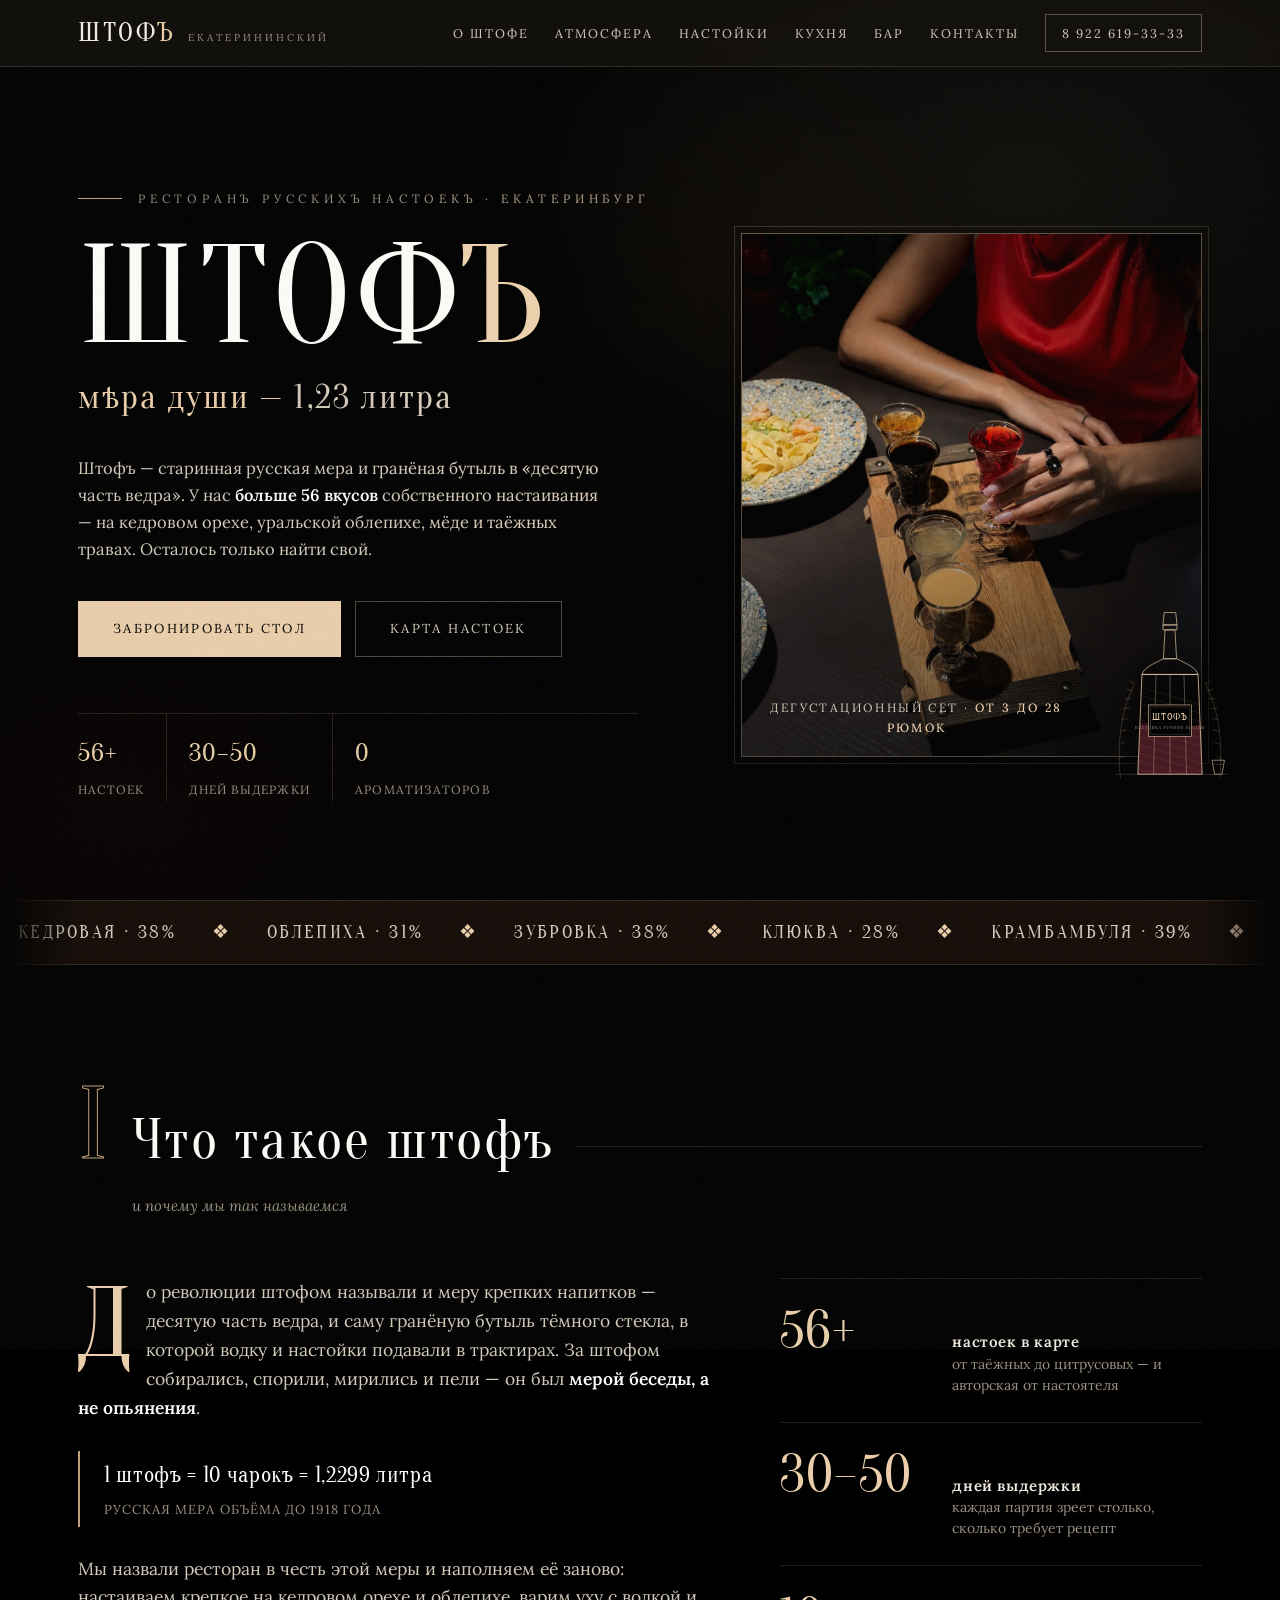
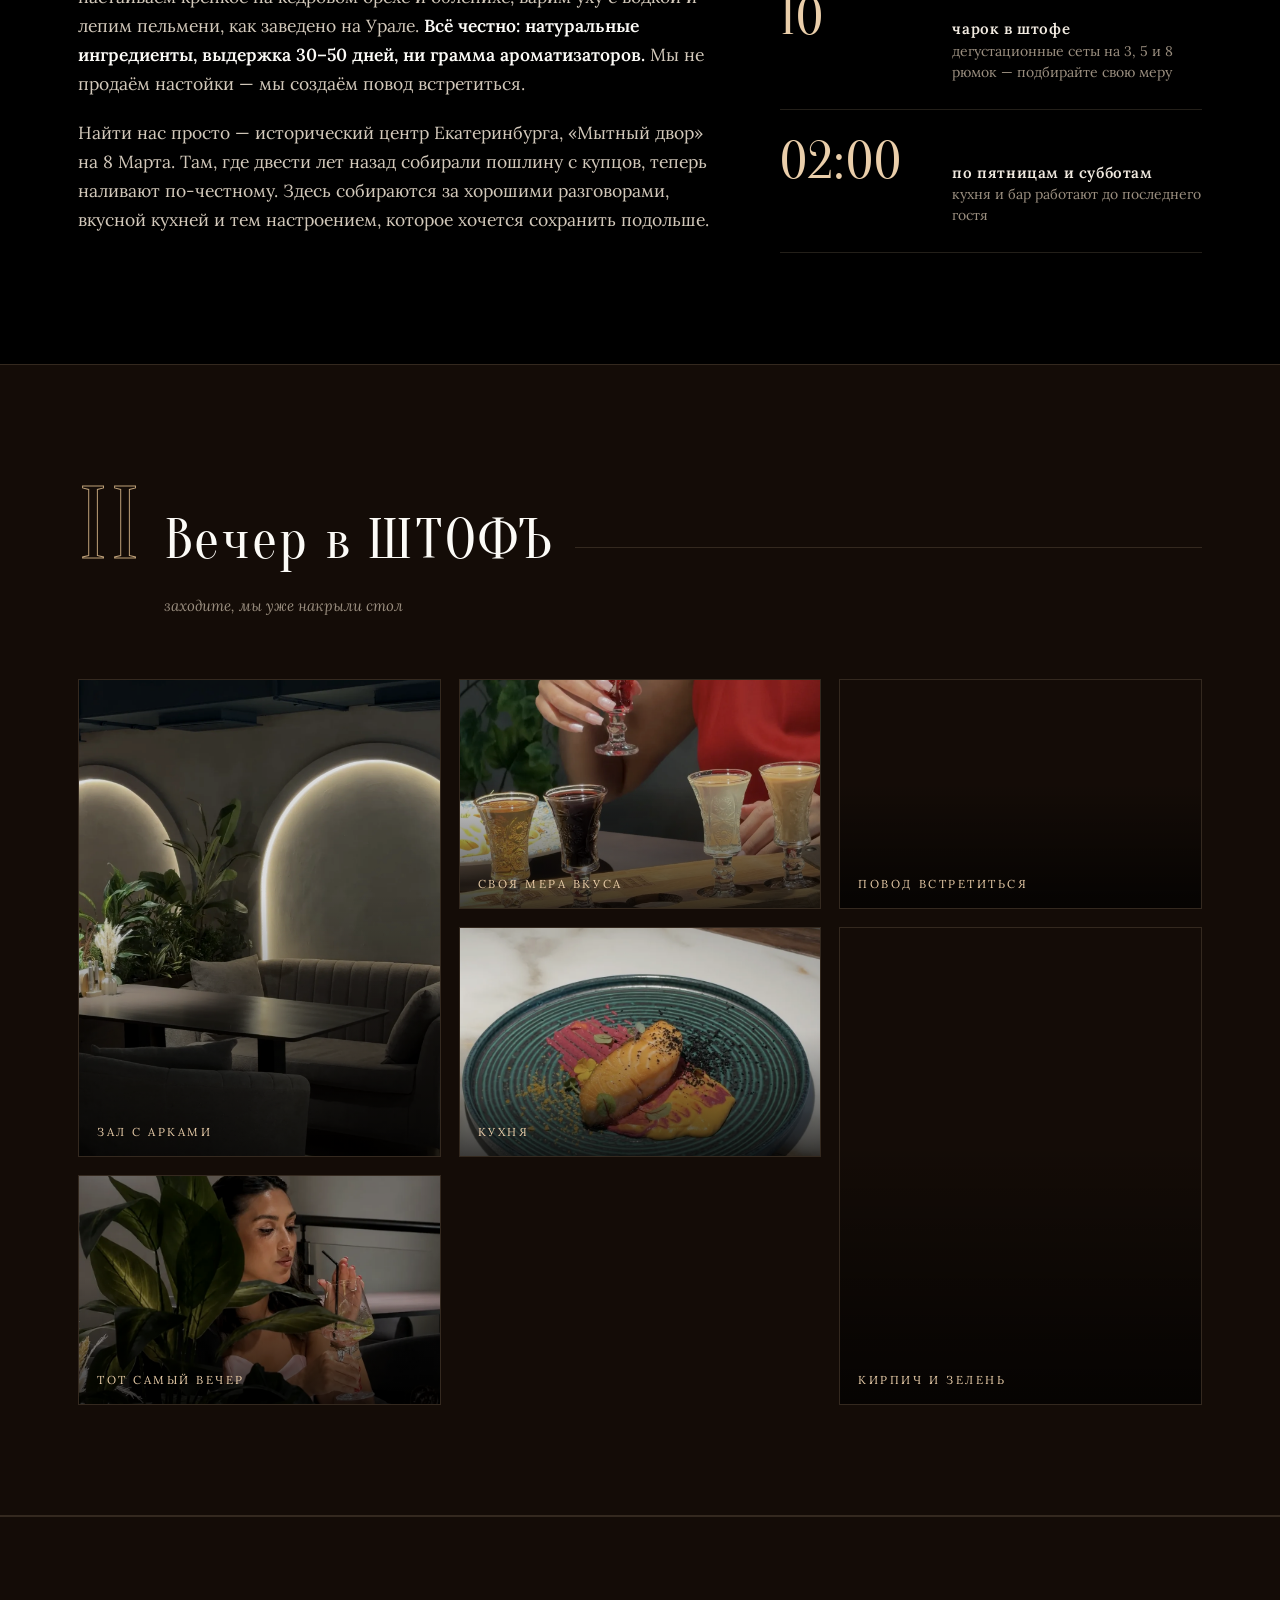
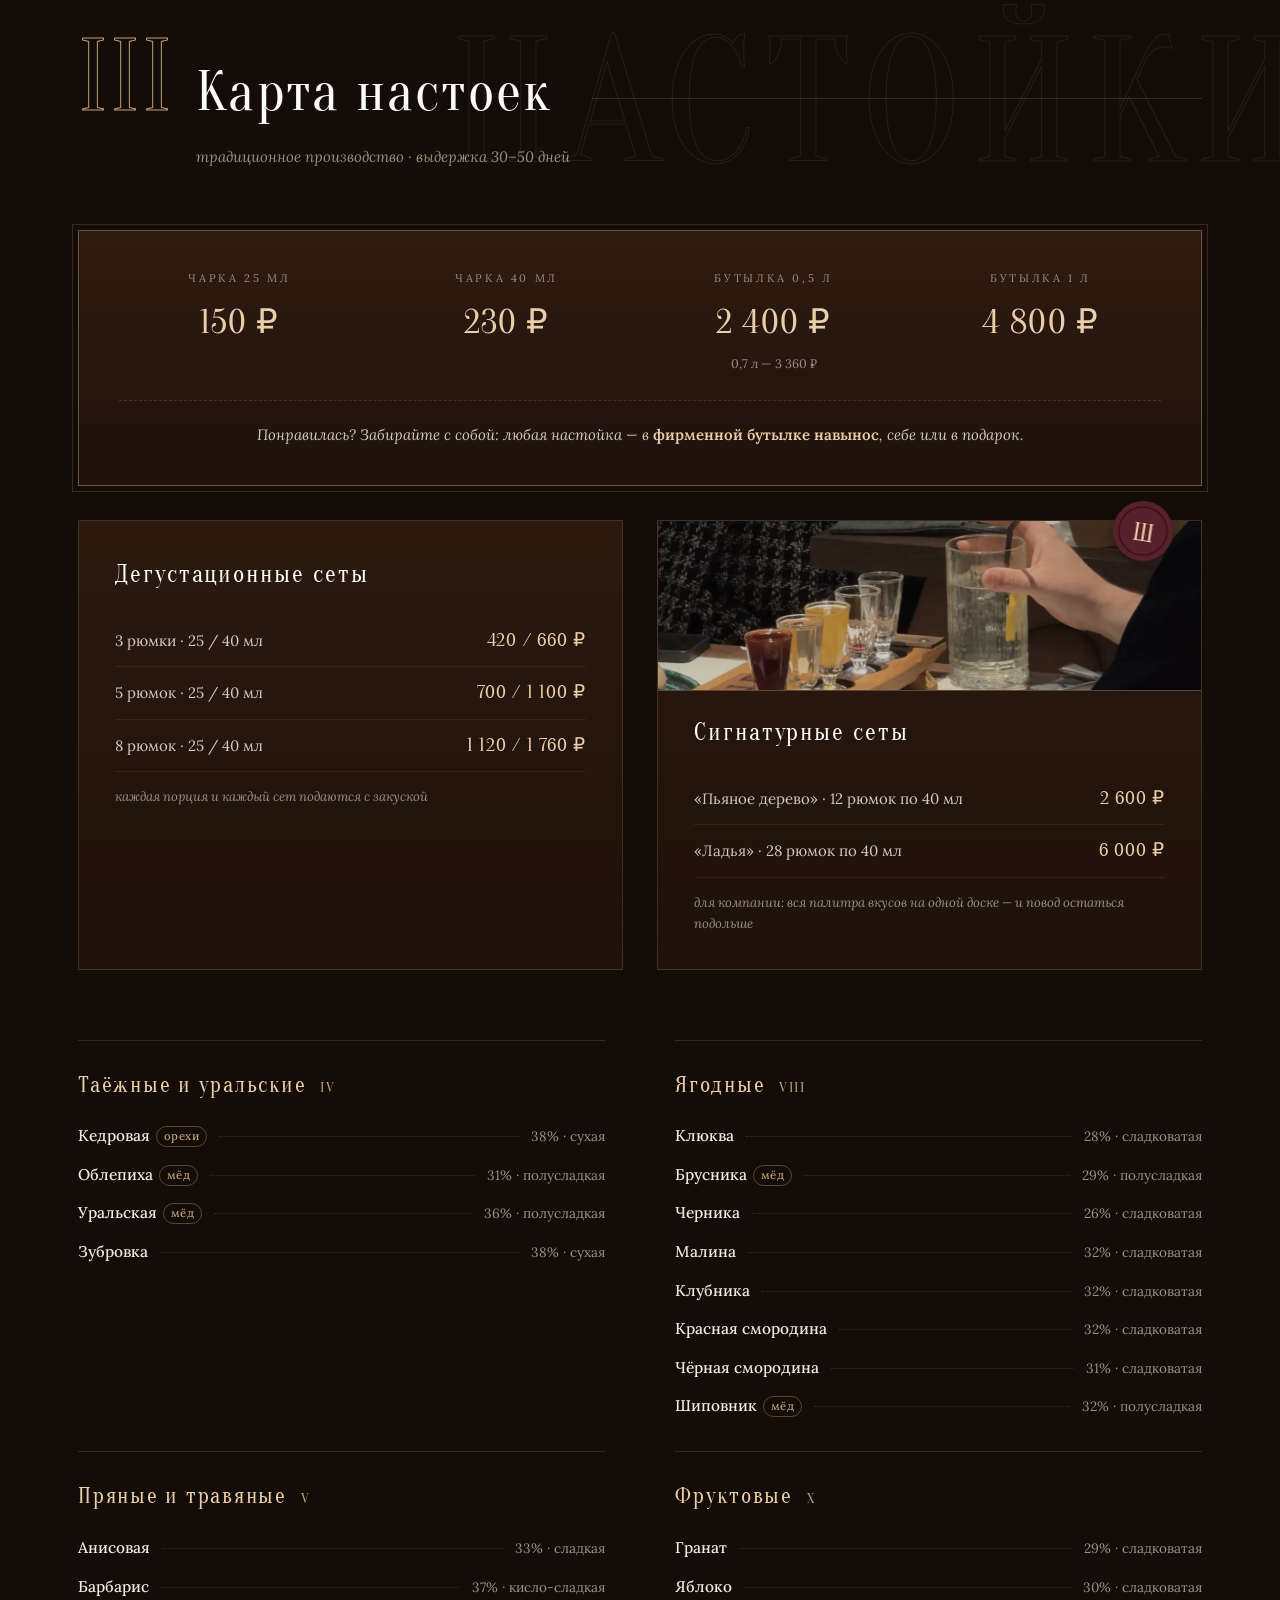
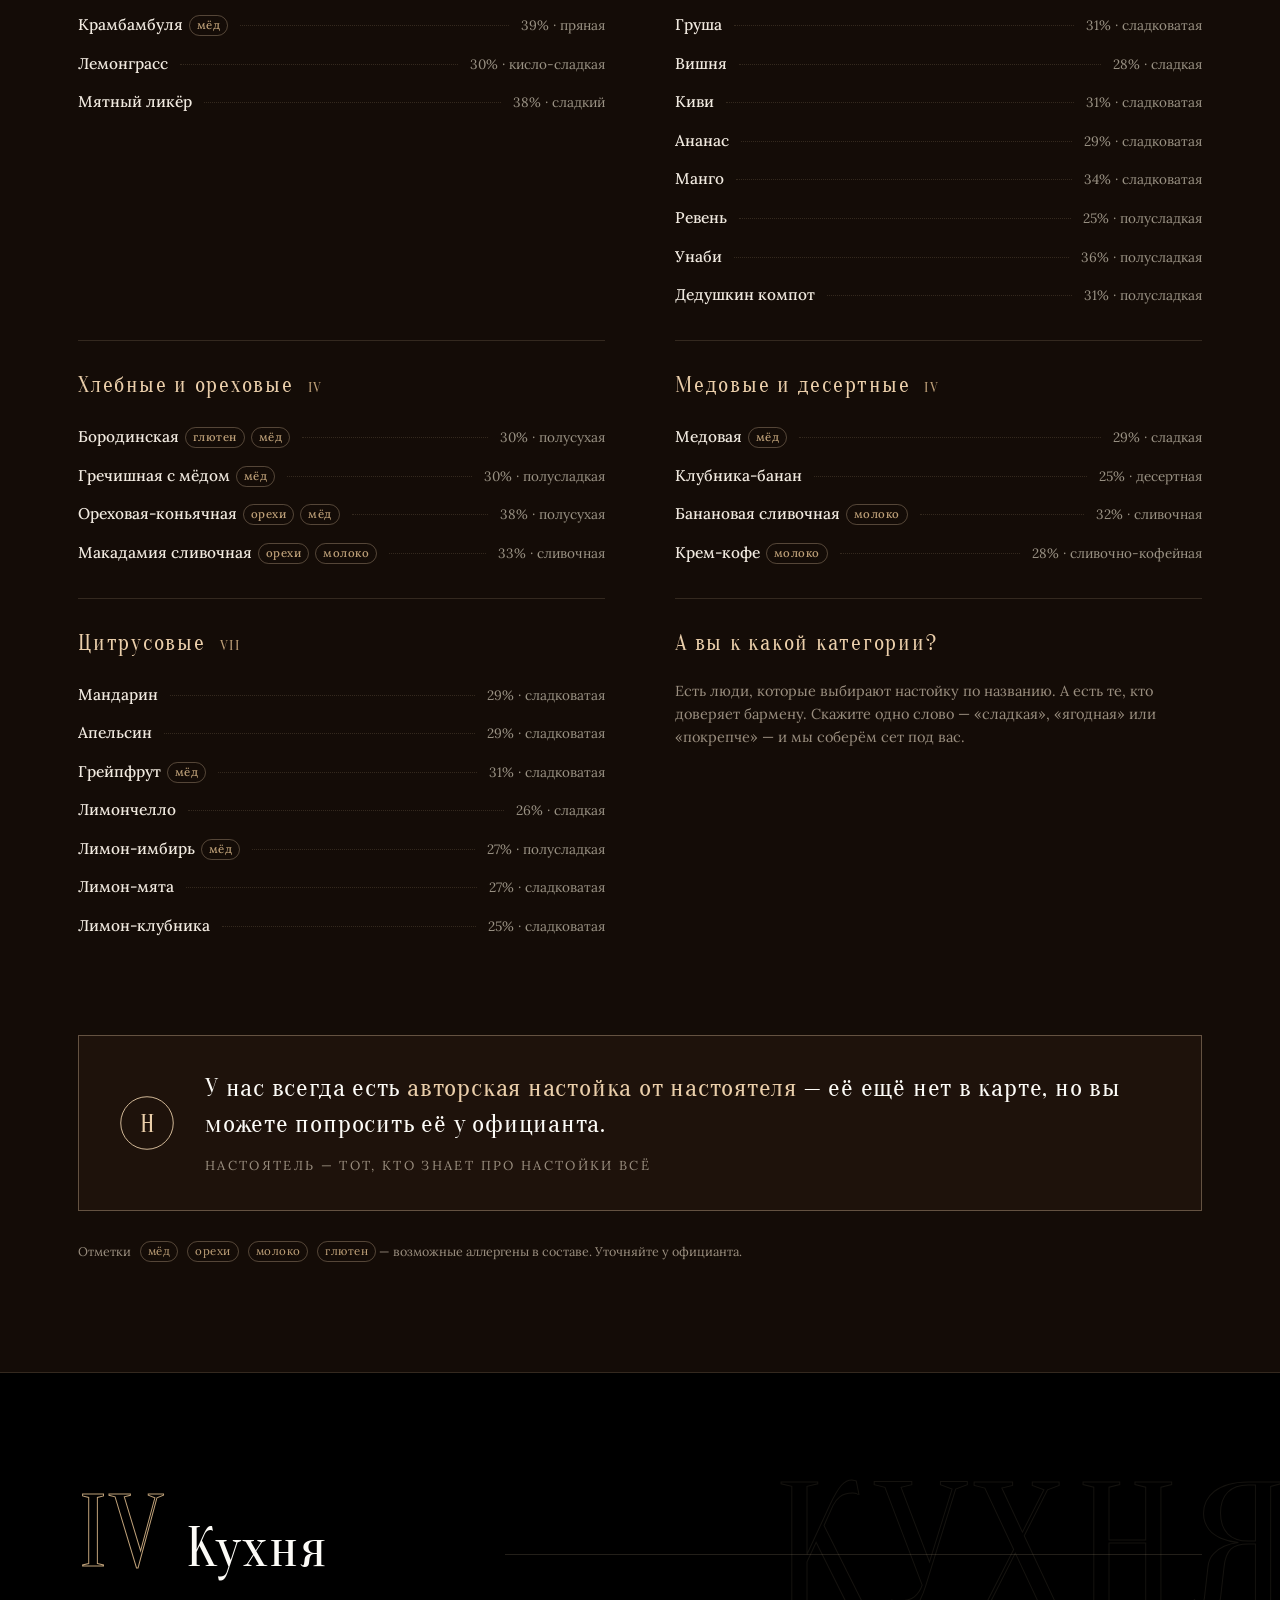
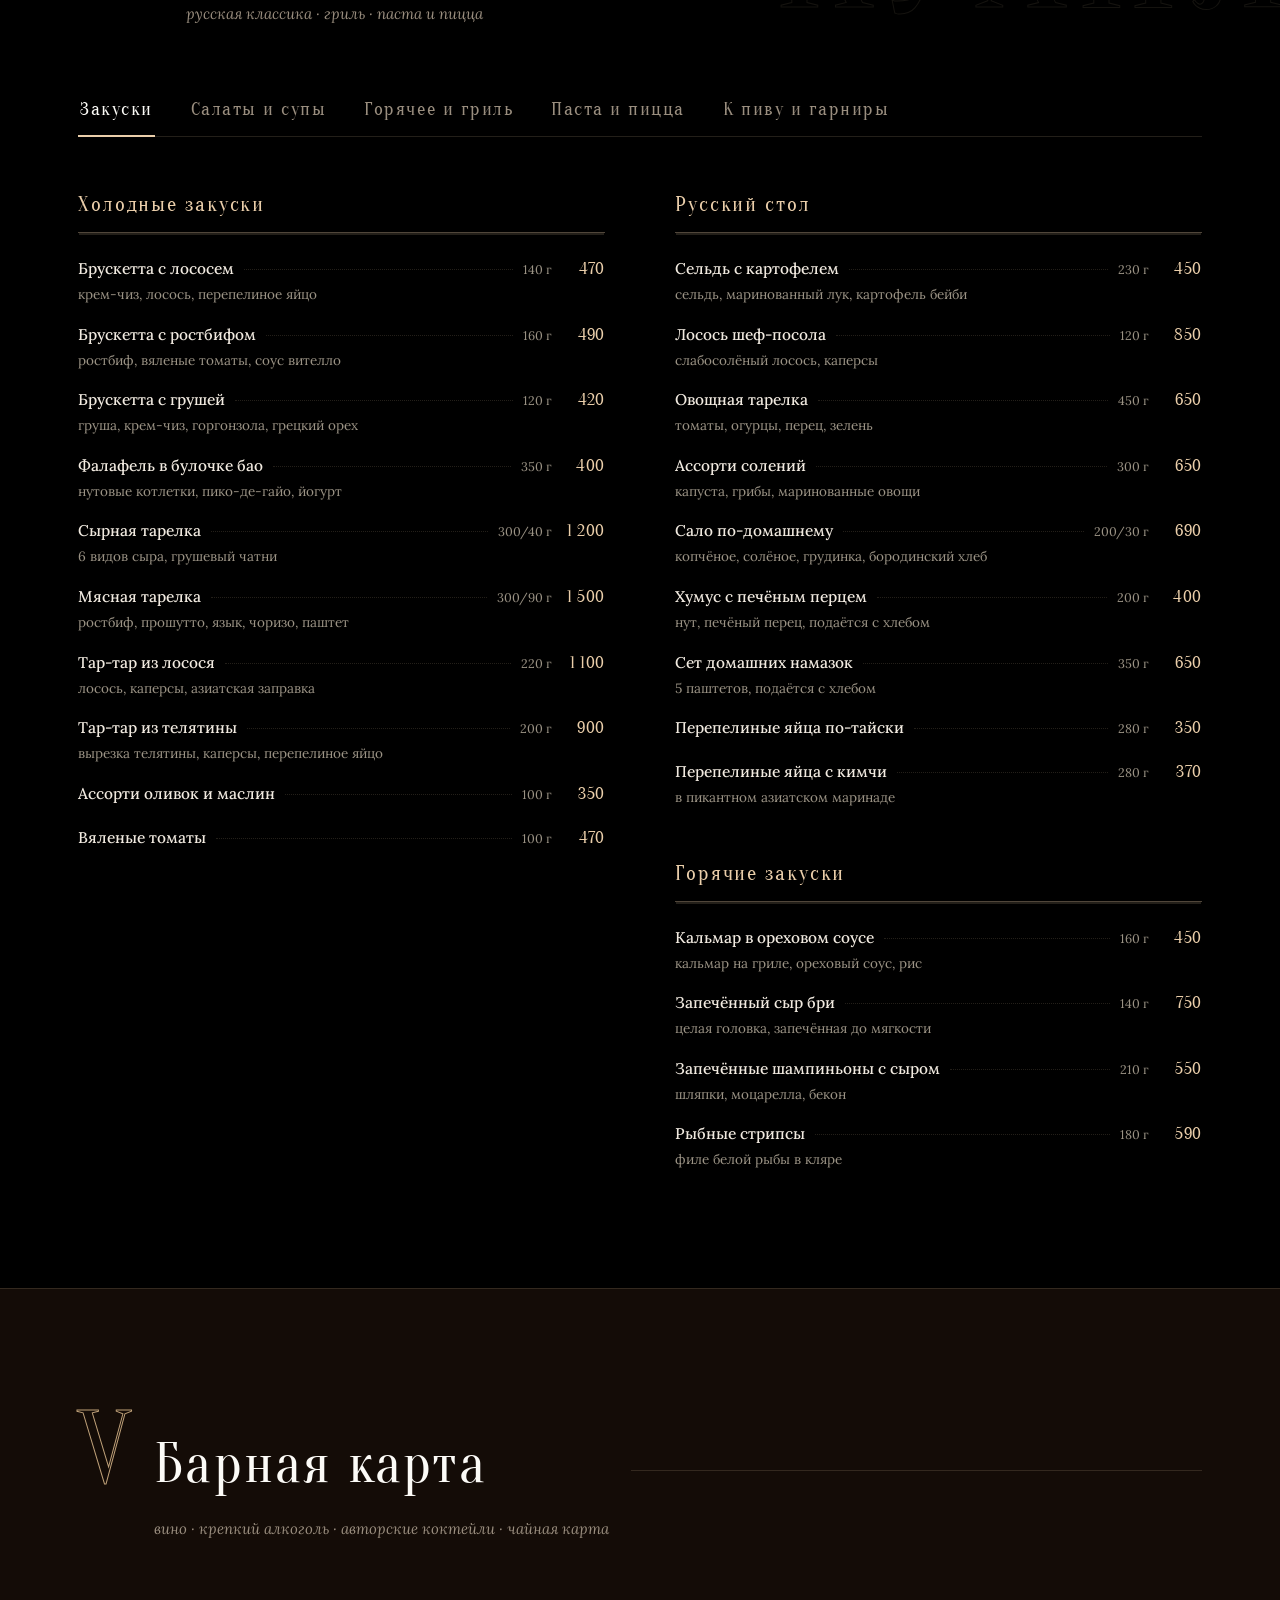
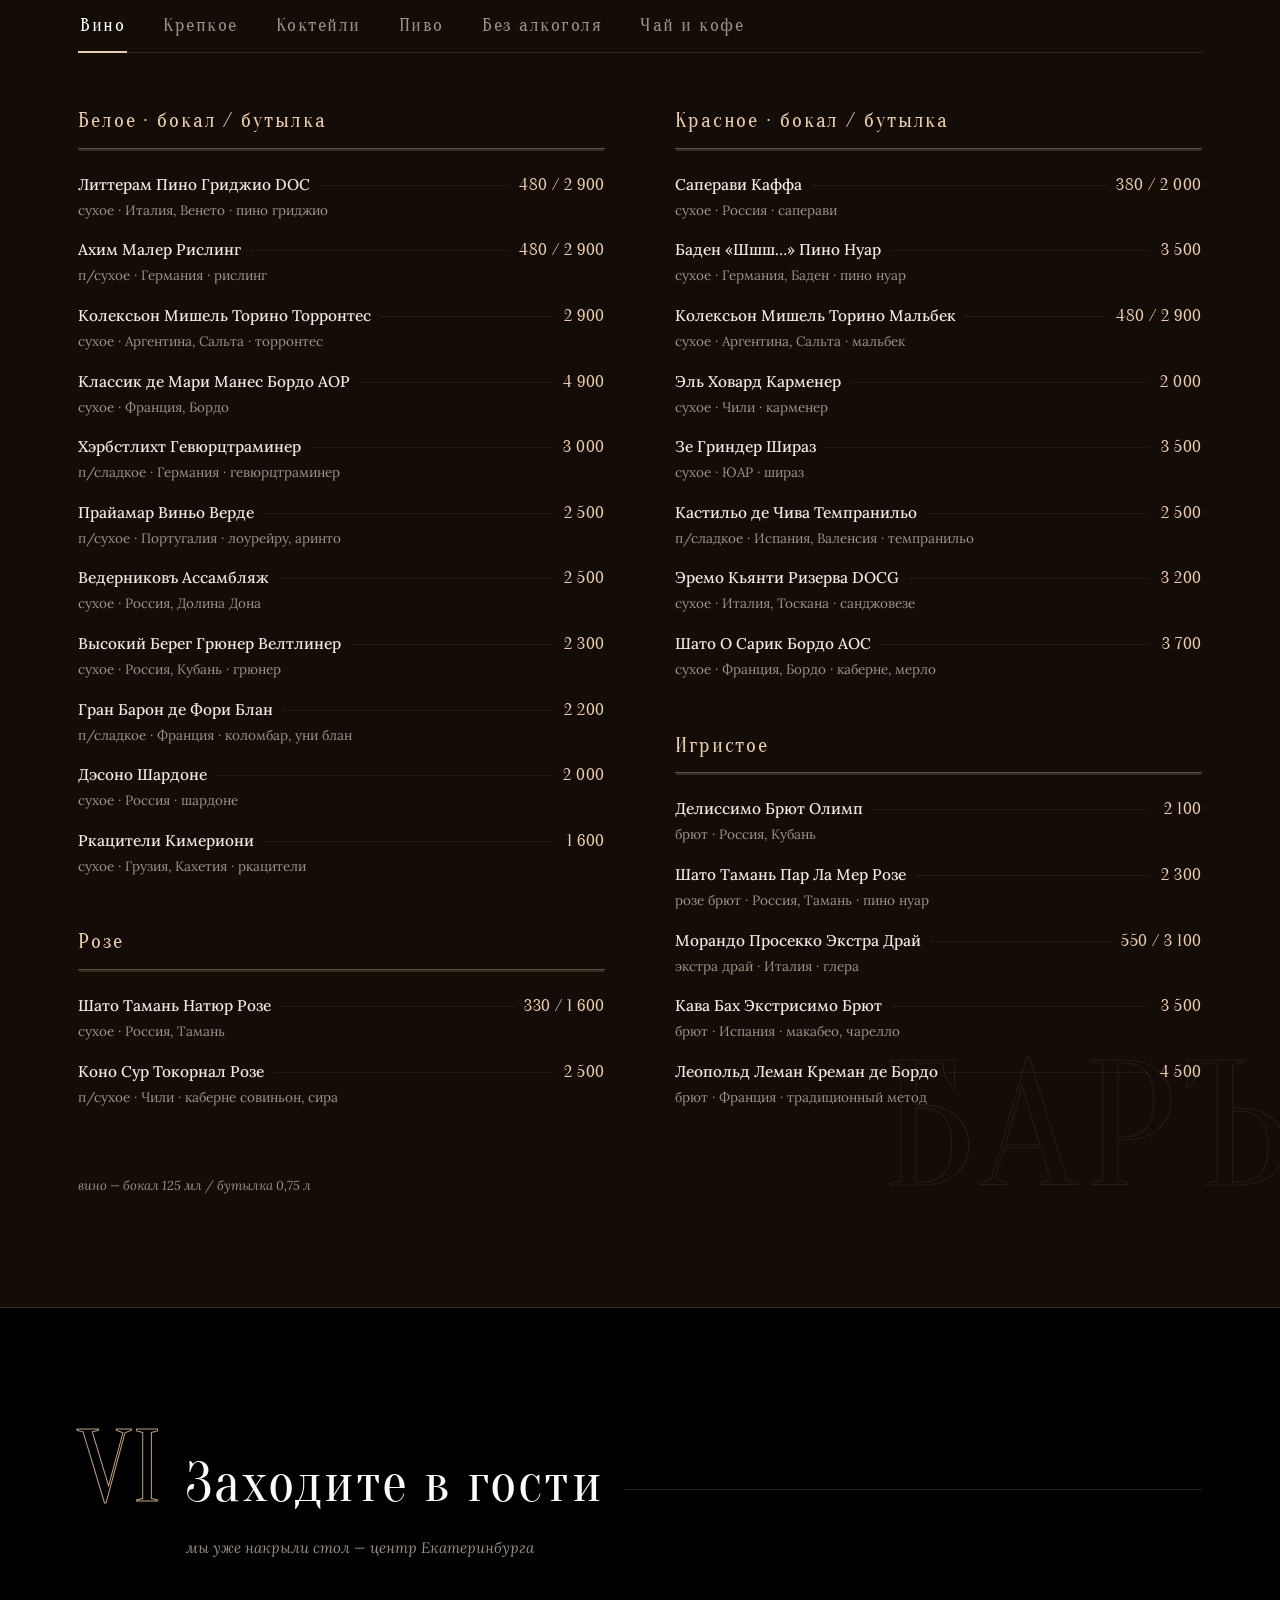
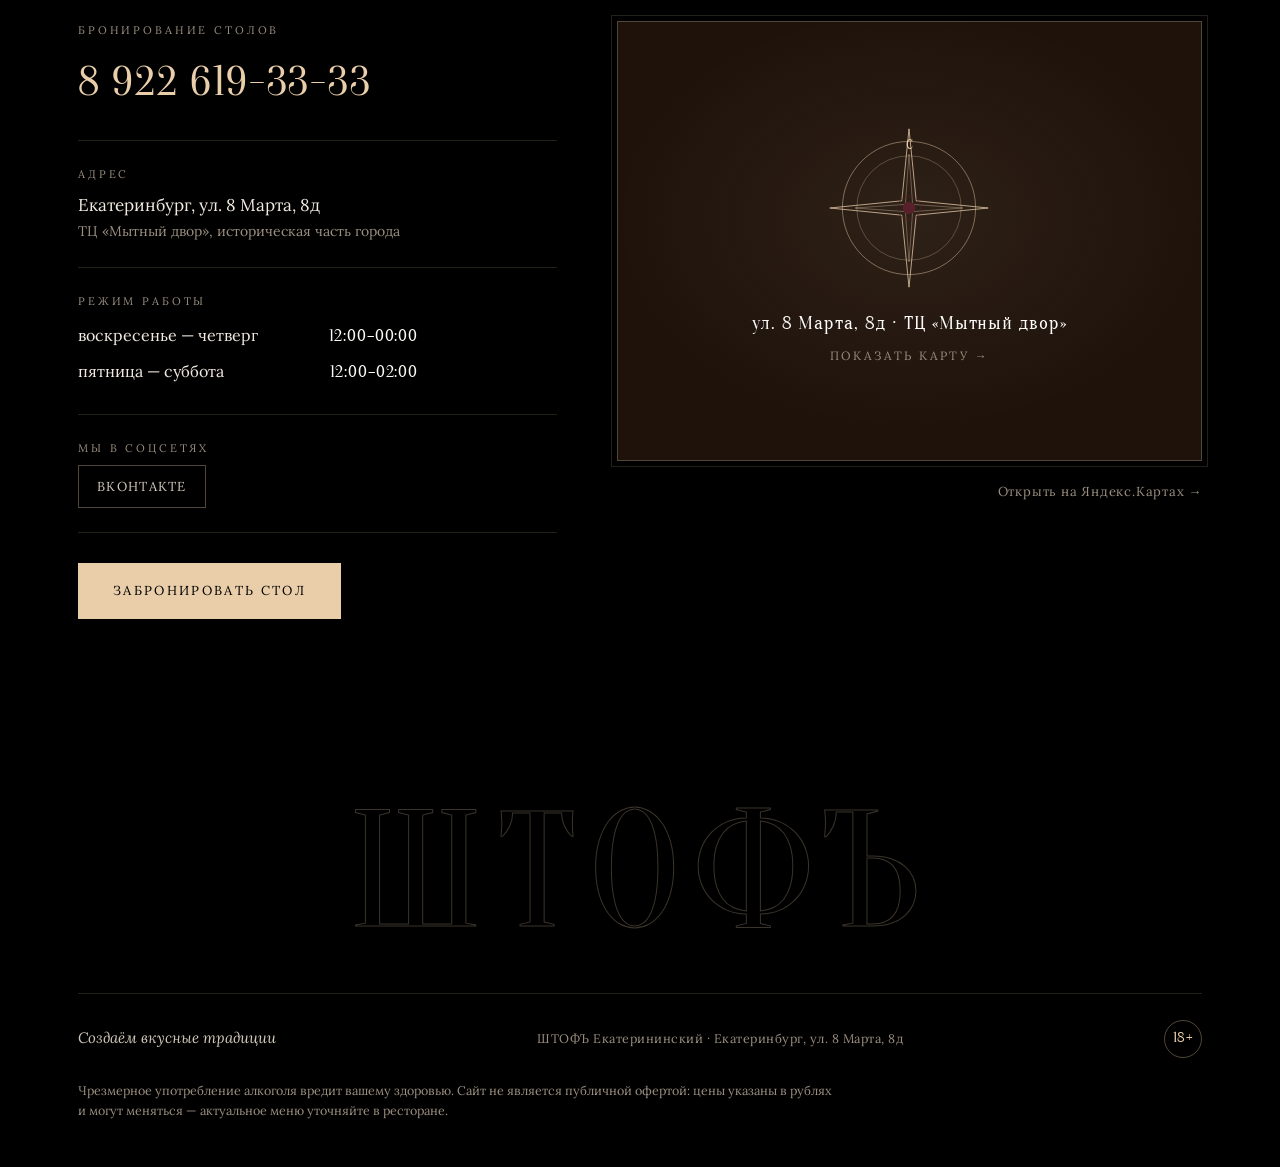
==== commit bb27e499: "Материалы бренда + рекомендации команды: фото, палитра, tone of voice, конверсия - Фирменная палитра" ====
--- a/index.html
+++ b/index.html
@@ -9,10 +9,16 @@
 <meta property="og:description" content="Более 56 настоек собственного производства · русская кухня · только натуральные ингредиенты. ул. 8 Марта, 8д, ТЦ «Мытный двор».">
 <meta property="og:type" content="website">
 <meta property="og:locale" content="ru_RU">
+<meta property="og:site_name" content="ШТОФЪ Екатерининский">
+<meta property="og:image" content="assets/img/og-cover.jpg">
+<meta property="og:image:width" content="1200">
+<meta property="og:image:height" content="630">
+<meta name="twitter:card" content="summary_large_image">
+<meta name="theme-color" content="#000000">
 <link rel="preconnect" href="https://fonts.googleapis.com">
 <link rel="preconnect" href="https://fonts.gstatic.com" crossorigin>
 <link href="https://fonts.googleapis.com/css2?family=Oranienbaum&family=Lora:ital,wght@0,400;0,500;0,600;0,700;1,400;1,500&display=swap" rel="stylesheet">
-<link rel="icon" href="data:image/svg+xml,%3Csvg xmlns='http://www.w3.org/2000/svg' viewBox='0 0 64 64'%3E%3Crect width='64' height='64' rx='10' fill='%2314120F'/%3E%3Ctext x='32' y='46' font-family='Georgia,serif' font-size='36' font-weight='700' fill='%23C9A45C' text-anchor='middle'%3EШ%3C/text%3E%3C/svg%3E">
+<link rel="icon" href="data:image/svg+xml,%3Csvg xmlns='http://www.w3.org/2000/svg' viewBox='0 0 64 64'%3E%3Crect width='64' height='64' rx='10' fill='%23000000'/%3E%3Ctext x='32' y='46' font-family='Georgia,serif' font-size='36' font-weight='700' fill='%23EACEAA' text-anchor='middle'%3EШ%3C/text%3E%3C/svg%3E">
 <script type="application/ld+json">
 {
   "@context": "https://schema.org",
@@ -27,28 +33,38 @@
     "addressCountry": "RU"
   },
   "openingHours": ["Su-Th 12:00-00:00","Fr-Sa 12:00-02:00"],
-  "priceRange": "₽₽"
+  "priceRange": "₽₽",
+  "acceptsReservations": "tel:+79226193333",
+  "geo": {"@type": "GeoCoordinates", "latitude": 56.8258, "longitude": 60.5983},
+  "sameAs": [
+    "https://vk.com/club239855921",
+    "https://yandex.ru/maps/org/shtof_yekaterininskiy/80603702848/"
+  ]
 }
 </script>
 <style>
 :root{
-  --bg:#14120F;
-  --bg-2:#181511;
-  --panel:#1C1912;
-  --paper:#EFE7D6;
-  --ink:#EDE4D2;
-  --ink-soft:#C9C0AE;
-  --muted:#8C8478;
-  --gold:#C9A45C;
-  --gold-dim:#A0824A;
-  --wax:#8A3327;
-  --line:rgba(201,192,174,.14);
-  --line-gold:rgba(201,164,92,.38);
+  /* фирменная палитра ШТОФЪ:
+     Imperial Black #000000 · Wood brown #2F1B11 · Rich wine #3A1014
+     Champagne #EACEAA · Porcelain Milk #FCFBF7 */
+  --bg:#000000;
+  --bg-2:#140C07;
+  --panel:#1E120B;
+  --wood:#2F1B11;
+  --paper:#FCFBF7;
+  --ink:#F1EAE0;
+  --ink-soft:#D3C9BB;
+  --muted:#9A8E7F;
+  --gold:#EACEAA;
+  --gold-dim:#BFA179;
+  --wax:#3A1014;
+  --line:rgba(234,206,170,.15);
+  --line-gold:rgba(234,206,170,.34);
   --display:"Oranienbaum","Georgia",serif;
   --serif:"Lora",Georgia,serif;
 }
 *{margin:0;padding:0;box-sizing:border-box}
-html{scroll-behavior:smooth}
+html{scroll-behavior:smooth;scroll-padding-top:82px}
 body{
   background:var(--bg);
   color:var(--ink);
@@ -57,9 +73,9 @@
   -webkit-font-smoothing:antialiased;
   overflow-x:hidden;
 }
-::selection{background:rgba(201,164,92,.35)}
+::selection{background:rgba(234,206,170,.35)}
 a{color:var(--gold);text-decoration:none}
-a:hover{color:#DDBB74}
+a:hover{color:#F5E2C6}
 
 /* зерно бумаги поверх всего */
 body::after{
@@ -90,8 +106,8 @@
   font-size:13px;letter-spacing:.06em;color:var(--gold);
   border:1px solid var(--line-gold);padding:8px 16px;white-space:nowrap;
 }
-.nav-phone:hover{background:rgba(201,164,92,.1)}
-.burger{display:none;background:none;border:none;cursor:pointer;padding:8px}
+.nav-phone:hover{background:rgba(234,206,170,.1)}
+.burger{display:none;background:none;border:none;cursor:pointer;padding:13px}
 .burger span{display:block;width:22px;height:2px;background:var(--ink-soft);margin:5px 0}
 @media(max-width:960px){
   .nav-links{
@@ -109,13 +125,18 @@
   min-height:100svh;display:flex;align-items:center;
   padding:130px 0 40px;position:relative;
   background:
-    radial-gradient(900px 600px at 80% 20%, rgba(201,164,92,.07), transparent 60%),
+    radial-gradient(900px 600px at 80% 20%, rgba(234,206,170,.07), transparent 60%),
     radial-gradient(700px 500px at 10% 90%, rgba(138,51,39,.05), transparent 60%),
     var(--bg);
 }
 .hero-grid{display:grid;grid-template-columns:1.15fr .85fr;gap:40px;align-items:center;width:100%}
 .hero-grid>div{min-width:0}
-@media(max-width:900px){.hero-grid{grid-template-columns:1fr}.hero-art{display:none}}
+@media(max-width:900px){
+  .hero-grid{grid-template-columns:1fr}
+  .hero-art{position:absolute;right:-48px;top:100px;width:230px;opacity:.26;pointer-events:none;z-index:-1}
+  .hero-art svg{width:100%}
+  .hero-art .art-cap{display:none}
+}
 .hero-over{font-size:12px;letter-spacing:.4em;text-transform:uppercase;color:var(--muted);margin-bottom:22px;display:flex;align-items:center;gap:16px}
 .hero-over::before{content:"";width:44px;height:1px;background:var(--gold-dim)}
 .hero h1{
@@ -137,8 +158,8 @@
   font-size:13px;letter-spacing:.18em;text-transform:uppercase;
   transition:.25s;cursor:pointer;font-family:var(--serif);
 }
-.btn-gold{background:var(--gold);color:#14120F;border:1px solid var(--gold)}
-.btn-gold:hover{background:#DDBB74}
+.btn-gold{background:var(--gold);color:#000000;border:1px solid var(--gold)}
+.btn-gold:hover{background:#F5E2C6}
 .btn-ghost{border:1px solid var(--line-gold);color:var(--ink-soft)}
 .btn-ghost:hover{border-color:var(--gold);color:var(--gold)}
 .hero-facts{
@@ -153,7 +174,28 @@
 .hero-facts b{display:block;font-family:var(--display);font-size:26px;font-weight:400;color:var(--gold);letter-spacing:.04em}
 .hero-facts span{font-size:12px;letter-spacing:.1em;text-transform:uppercase;color:var(--muted)}
 .hero-art{position:relative;text-align:center}
-.hero-art svg{width:min(360px,100%);height:auto;filter:drop-shadow(0 20px 50px rgba(0,0,0,.5))}
+.hero-photo{
+  position:relative;overflow:hidden;
+  border:1px solid var(--line-gold);outline:1px solid var(--line);outline-offset:6px;
+}
+.hero-photo img{display:block;width:100%;height:clamp(420px,58vh,620px);object-fit:cover;
+  filter:saturate(.92) contrast(1.04) brightness(.92)}
+.hero-photo::after{
+  content:"";position:absolute;inset:0;pointer-events:none;
+  background:linear-gradient(180deg,rgba(0,0,0,.35),transparent 40%,rgba(0,0,0,.55));
+}
+.hero-photo .cap{
+  position:absolute;left:0;right:0;bottom:0;z-index:2;padding:18px 132px 18px 22px;
+  font-size:12px;letter-spacing:.2em;text-transform:uppercase;color:var(--ink-soft);
+}
+.hero-photo .cap b{color:var(--gold);font-weight:500}
+.hero-art .hero-bottle{
+  position:absolute;right:-34px;bottom:-34px;width:132px;z-index:3;
+  filter:drop-shadow(0 14px 30px rgba(0,0,0,.85));
+  background:radial-gradient(60% 60% at 50% 60%, rgba(0,0,0,.9), transparent 72%);
+}
+@media(max-width:900px){.hero-bottle{display:none}}
+.hero-art svg.hero-bottle{width:132px;height:auto}
 .hero-art .art-cap{
   margin-top:18px;font-size:12.5px;letter-spacing:.22em;text-transform:uppercase;color:var(--muted);
 }
@@ -163,8 +205,10 @@
 .ticker{
   border-top:1px solid var(--line);border-bottom:1px solid var(--line);
   background:var(--bg-2);overflow:hidden;padding:16px 0;position:relative;z-index:2;
-}
-.ticker-track{display:inline-flex;white-space:nowrap;animation:tick 60s linear infinite}
+  mask-image:linear-gradient(90deg,transparent,#000 6%,#000 94%,transparent);
+  -webkit-mask-image:linear-gradient(90deg,transparent,#000 6%,#000 94%,transparent);
+}
+.ticker-track{display:inline-flex;white-space:nowrap;animation:tick 45s linear infinite}
 .ticker:hover .ticker-track{animation-play-state:paused}
 .ticker-track span{
   font-family:var(--display);font-size:19px;letter-spacing:.12em;color:var(--ink-soft);
@@ -210,16 +254,38 @@
 .fact div{font-size:14px;color:var(--muted);line-height:1.5}
 .fact div strong{display:block;color:var(--ink);font-weight:600;font-size:15px;letter-spacing:.04em}
 
+/* ---------- атмосфера: галерея ---------- */
+#atmosphere{background:var(--bg-2);border-top:1px solid var(--line);border-bottom:1px solid var(--line);overflow:hidden}
+.gal{display:grid;grid-template-columns:repeat(3,1fr);gap:18px;grid-auto-rows:230px}
+@media(max-width:860px){.gal{grid-template-columns:repeat(2,1fr);grid-auto-rows:190px;gap:14px}}
+@media(max-width:520px){.gal{grid-template-columns:1fr;grid-auto-rows:250px}}
+.gal-i{position:relative;overflow:hidden;margin:0;border:1px solid var(--line)}
+.gal-tall{grid-row:span 2}
+.gal-i img{width:100%;height:100%;object-fit:cover;display:block;
+  filter:saturate(.9) contrast(1.05) brightness(.86);transition:transform .8s cubic-bezier(.2,.7,.3,1),filter .5s}
+.gal-i:hover img{transform:scale(1.05);filter:saturate(1) contrast(1.04) brightness(1)}
+.gal-i::after{content:"";position:absolute;inset:0;pointer-events:none;
+  background:linear-gradient(180deg,transparent 45%,rgba(0,0,0,.72));transition:opacity .4s}
+.gal-i figcaption{
+  position:absolute;left:0;right:0;bottom:0;z-index:2;padding:14px 18px;
+  font-size:11.5px;letter-spacing:.22em;text-transform:uppercase;color:var(--gold);
+}
+.set-photo{
+  width:100%;height:170px;object-fit:cover;display:block;margin:-34px -36px 22px;
+  width:calc(100% + 72px);filter:saturate(.92) brightness(.82);
+  border-bottom:1px solid var(--line-gold);
+}
+
 /* ---------- настойки ---------- */
 #nastoyki{background:var(--bg-2);border-top:1px solid var(--line);border-bottom:1px solid var(--line);overflow:hidden}
 #nastoyki::before{
   content:"НАСТОЙКИ";position:absolute;top:40px;right:-30px;
   font-family:var(--display);font-size:clamp(90px,14vw,190px);letter-spacing:.06em;
-  color:transparent;-webkit-text-stroke:1px rgba(201,164,92,.09);
+  color:transparent;-webkit-text-stroke:1px rgba(234,206,170,.09);
   pointer-events:none;user-select:none;
 }
 .label-card{
-  position:relative;background:var(--panel);
+  position:relative;background:linear-gradient(180deg,var(--wood),var(--panel));
   border:1px solid var(--line-gold);outline:1px solid var(--line);outline-offset:5px;
   padding:38px 40px;
 }
@@ -236,7 +302,7 @@
 .label-note b{color:var(--gold);font-weight:600;font-style:normal}
 .sets-flex{display:grid;grid-template-columns:1fr 1fr;gap:34px;margin-top:34px}
 @media(max-width:820px){.sets-flex{grid-template-columns:1fr}}
-.set-card{position:relative;background:var(--panel);border:1px solid var(--line);padding:34px 36px}
+.set-card{position:relative;background:linear-gradient(180deg,rgba(47,27,17,.85),var(--panel));border:1px solid var(--line);padding:34px 36px}
 .set-card h3{
   font-family:var(--display);font-weight:400;font-size:24px;letter-spacing:.08em;
   color:var(--paper);margin-bottom:20px;
@@ -252,21 +318,27 @@
 .nast-cats{display:grid;grid-template-columns:repeat(2,1fr);gap:0 70px;margin-top:70px}
 @media(max-width:860px){.nast-cats{grid-template-columns:1fr}}
 .nast-cat{padding:26px 0;border-top:1px solid var(--line)}
-.nast-cat h4{
+.nast-cat h3{
   display:flex;align-items:baseline;gap:14px;
   font-family:var(--display);font-weight:400;font-size:22px;letter-spacing:.08em;color:var(--gold);
   margin-bottom:14px;
 }
-.nast-cat h4 .cnt{font-family:var(--serif);font-size:12px;color:var(--muted);letter-spacing:.14em}
+.nast-cat h3 .cnt{font-family:var(--display);font-size:15px;color:var(--gold-dim);letter-spacing:.1em}
 .nast-item{display:flex;align-items:baseline;gap:12px;padding:6.5px 0;font-size:15.5px;transition:.2s}
 .nast-item:hover{padding-left:8px}
 .nast-item:hover .n{color:var(--gold)}
 .nast-item .n{color:var(--ink);font-weight:500;white-space:nowrap;transition:.2s}
 .nast-item .dots{flex:1;border-bottom:1px dotted var(--line);transform:translateY(-4px)}
 .nast-item .d{color:var(--muted);font-size:13.5px;white-space:nowrap}
+@media(max-width:520px){
+  .nast-item{flex-wrap:wrap;gap:0 10px}
+  .nast-item .n{white-space:normal;flex:1 1 auto}
+  .nast-item .d{flex-shrink:0}
+  .nast-item .dots{flex:1 1 20px;min-width:14px}
+}
 .chip{
-  display:inline-block;font-size:10px;letter-spacing:.05em;color:var(--gold-dim);
-  border:1px solid rgba(201,164,92,.3);border-radius:20px;padding:0 7px;margin-left:6px;vertical-align:1px;
+  display:inline-block;font-size:11.5px;letter-spacing:.04em;color:var(--gold-dim);
+  border:1px solid rgba(234,206,170,.3);border-radius:20px;padding:0 7px;margin-left:6px;vertical-align:1px;
 }
 .nastoyatel{
   margin-top:64px;display:grid;grid-template-columns:auto 1fr;gap:30px;align-items:center;
@@ -293,13 +365,21 @@
 .tab:hover{color:var(--ink-soft)}
 .tab.active{color:var(--paper)}
 .tab.active::after{right:0}
+@media(max-width:720px){
+  .tabs{flex-wrap:nowrap;overflow-x:auto;gap:0 26px;scrollbar-width:none;-webkit-overflow-scrolling:touch;
+    margin:0 -28px 36px;padding:6px 28px 0;scroll-snap-type:x proximity;
+    position:sticky;top:66px;z-index:6;background:var(--bg-2)}
+  .tabs::-webkit-scrollbar{display:none}
+  .tab{flex:0 0 auto;scroll-snap-align:start;white-space:nowrap}
+  #kitchen .tabs{background:var(--bg)}
+}
 .pane{display:none}
 .pane.active{display:block;animation:fadeIn .45s ease}
 @keyframes fadeIn{from{opacity:0;transform:translateY(10px)}to{opacity:1;transform:none}}
 .menu-cols{columns:2;column-gap:70px}
 @media(max-width:860px){.menu-cols{columns:1}}
 .menu-group{break-inside:avoid;margin-bottom:40px}
-.menu-group h4{
+.menu-group h3{
   font-family:var(--display);font-weight:400;font-size:21px;letter-spacing:.09em;color:var(--gold);
   padding-bottom:10px;border-bottom:1px solid var(--line-gold);margin-bottom:14px;
 }
@@ -318,7 +398,7 @@
 #bar::before{
   content:"БАРЪ";position:absolute;bottom:30px;right:-20px;
   font-family:var(--display);font-size:clamp(90px,14vw,190px);letter-spacing:.06em;
-  color:transparent;-webkit-text-stroke:1px rgba(201,164,92,.09);
+  color:transparent;-webkit-text-stroke:1px rgba(234,206,170,.09);
   pointer-events:none;user-select:none;
 }
 
@@ -332,7 +412,7 @@
 .c-item .sub{font-size:14px;color:var(--muted)}
 .phone-hero{font-family:var(--display);font-size:clamp(30px,4vw,42px);letter-spacing:.04em}
 .phone-hero a{color:var(--gold)}
-.phone-hero a:hover{color:#DDBB74}
+.phone-hero a:hover{color:#F5E2C6}
 .hours-line{display:flex;justify-content:space-between;max-width:340px;padding:4px 0;font-size:16px}
 .hours-line span:last-child{font-family:var(--display);letter-spacing:.05em;color:var(--paper);font-size:17px}
 .socials{display:flex;gap:12px;margin-top:8px}
@@ -343,9 +423,10 @@
 .soc:hover{border-color:var(--gold);color:var(--gold)}
 .c-cta{margin-top:30px}
 .map-wrap{display:flex;flex-direction:column;gap:10px}
-.map-frame{border:1px solid var(--line-gold);outline:1px solid var(--line);outline-offset:5px;overflow:hidden;min-height:430px}
+.map-frame{position:relative;border:1px solid var(--line-gold);outline:1px solid var(--line);outline-offset:5px;overflow:hidden;height:440px}
+.map-frame iframe{width:100%;height:100%;border:0;display:block}
 .map-frame iframe{width:100%;height:100%;min-height:430px;border:0;display:block;filter:grayscale(.4) sepia(.12) contrast(1.02)}
-.map-link{font-size:13px;letter-spacing:.06em;color:var(--muted);text-align:right}
+.map-link{font-size:13px;letter-spacing:.06em;color:var(--muted);text-align:right;padding:10px 0;display:inline-block;align-self:flex-end}
 .map-link:hover{color:var(--gold)}
 
 /* ---------- подвал ---------- */
@@ -353,7 +434,7 @@
 .foot-giant{
   font-family:var(--display);font-size:clamp(64px,13vw,190px);line-height:.9;
   text-align:center;letter-spacing:.08em;color:transparent;
-  -webkit-text-stroke:1px rgba(201,164,92,.25);
+  -webkit-text-stroke:1px rgba(234,206,170,.25);
   user-select:none;
 }
 .foot-row{
@@ -367,7 +448,84 @@
   width:38px;height:38px;border:1px solid var(--line-gold);border-radius:50%;
   font-family:var(--display);font-size:15px;color:var(--gold);letter-spacing:.02em;flex-shrink:0;
 }
-.foot-fine{margin-top:22px;font-size:12px;color:var(--muted);opacity:.75;max-width:760px}
+.foot-fine{margin-top:22px;font-size:12.5px;color:var(--muted);max-width:760px}
+
+/* ---------- полировка от арт-директора ---------- */
+a:focus-visible,button:focus-visible{outline:1px solid var(--gold);outline-offset:4px}
+.mi-p,.set-row .p,.pour .val,.hours-line span:last-child{font-variant-numeric:tabular-nums lining-nums}
+.hero-tagline,.mera,.chapter .sub{text-wrap:balance}
+.hero-lead,.about-text p{text-wrap:pretty}
+.mi-d,.mi-w,.nast-item .d,.set-card .fine{color:#9A9284}
+.menu-group h3{box-shadow:0 3px 0 -1px var(--line)}
+@supports(initial-letter:3){
+  .about-text .lede::first-letter{initial-letter:3;padding:0 16px 0 0;float:none}
+}
+.nav{transition:height .3s ease}
+body.scrolled .nav{height:56px}
+body.scrolled header{border-bottom-color:var(--line-gold)}
+#kitchen{overflow:hidden}
+#kitchen::before{
+  content:"КУХНЯ";position:absolute;top:30px;right:-20px;
+  font-family:var(--display);font-size:clamp(90px,14vw,190px);letter-spacing:.06em;
+  color:transparent;-webkit-text-stroke:1px rgba(234,206,170,.09);
+  pointer-events:none;user-select:none;
+}
+@supports(animation-timeline:view()){
+  #nastoyki::before,#bar::before,#kitchen::before{
+    animation:drift linear both;animation-timeline:view();animation-range:entry 0% exit 100%;
+  }
+  @keyframes drift{from{transform:translateX(50px)}to{transform:translateX(-70px)}}
+}
+@media(max-width:720px){
+  #nastoyki::before,#bar::before,#kitchen::before{
+    font-size:74px;top:auto;bottom:24px;opacity:.55;
+  }
+}
+.liq{animation:fill-up 2.2s cubic-bezier(.22,.8,.3,1) .5s both}
+.liq-f{animation:fill-up 2.2s cubic-bezier(.22,.8,.3,1) .5s both,wave 6s ease-in-out 2.8s infinite}
+.liq-b{animation:fill-up 2.2s cubic-bezier(.22,.8,.3,1) .5s both,wave 8s ease-in-out 2.8s infinite reverse}
+@keyframes fill-up{from{transform:translateY(175px)}to{transform:translateY(0)}}
+@keyframes wave{0%,100%{transform:translateX(0)}50%{transform:translateX(-12px)}}
+.seal{filter:drop-shadow(0 3px 6px rgba(0,0,0,.5))}
+.reveal.in .seal{animation:stamp .55s cubic-bezier(.2,1.6,.35,1) .35s both}
+@keyframes stamp{
+  0%{transform:scale(2.1) rotate(18deg);opacity:0}
+  60%{transform:scale(.94) rotate(7deg);opacity:1}
+  100%{transform:scale(1) rotate(9deg)}
+}
+.map-poster{
+  position:absolute;inset:0;display:flex;flex-direction:column;gap:14px;
+  align-items:center;justify-content:center;cursor:pointer;border:none;width:100%;
+  font-family:var(--serif);
+  background:radial-gradient(420px 300px at 50% 45%, rgba(234,206,170,.08), transparent 70%),var(--panel);
+}
+.map-poster-t{font-family:var(--display);font-size:19px;color:var(--paper);letter-spacing:.05em}
+.map-poster-s{font-size:12px;letter-spacing:.2em;text-transform:uppercase;color:var(--muted);transition:.2s}
+.map-poster:hover .map-poster-s{color:var(--gold)}
+.candle{
+  position:fixed;inset:0;z-index:80;pointer-events:none;mix-blend-mode:soft-light;
+  background:radial-gradient(480px at var(--mx,50%) var(--my,40%), rgba(234,206,170,.5), transparent 70%);
+}
+.cta-bar{
+  position:fixed;bottom:0;left:0;right:0;z-index:95;display:none;gap:10px;
+  padding:10px 14px calc(10px + env(safe-area-inset-bottom));
+  background:rgba(20,18,15,.95);backdrop-filter:blur(10px);-webkit-backdrop-filter:blur(10px);
+  border-top:1px solid var(--line-gold);
+}
+.cta-bar .btn{flex:1;text-align:center;padding:15px 8px;font-size:12.5px;letter-spacing:.14em}
+@media(max-width:960px){
+  .cta-bar{display:flex}
+  body{padding-bottom:76px}
+}
+.skip-link{
+  position:absolute;left:-9999px;top:0;z-index:200;background:var(--gold);color:#000000;
+  padding:12px 20px;font-size:14px;
+}
+.skip-link:focus{left:16px;top:12px;color:#000000}
+@media(prefers-reduced-motion:reduce){
+  .liq,.liq-f,.liq-b,.reveal.in .seal,#nastoyki::before,#bar::before,#kitchen::before{animation:none}
+  .candle{display:none}
+}
 
 /* ---------- появление ---------- */
 .reveal{opacity:0;transform:translateY(26px);transition:opacity .8s ease,transform .8s ease}
@@ -381,6 +539,8 @@
 </style>
 </head>
 <body>
+<a class="skip-link" href="#nastoyki">Перейти к карте настоек</a>
+<div class="candle" id="candle" aria-hidden="true"></div>
 
 <header>
   <div class="wrap nav">
@@ -390,13 +550,14 @@
     </a>
     <nav class="nav-links" id="navLinks">
       <a href="#about">О штофе</a>
+      <a href="#atmosphere">Атмосфера</a>
       <a href="#nastoyki">Настойки</a>
       <a href="#kitchen">Кухня</a>
       <a href="#bar">Бар</a>
       <a href="#contacts">Контакты</a>
       <a href="tel:+79226193333" class="nav-phone">8 922 619-33-33</a>
     </nav>
-    <button class="burger" id="burger" aria-label="Открыть меню"><span></span><span></span><span></span></button>
+    <button class="burger" id="burger" aria-label="Открыть меню" aria-expanded="false" aria-controls="navLinks"><span></span><span></span><span></span></button>
   </div>
 </header>
 
@@ -408,9 +569,9 @@
       <h1>ШТОФ<span class="tvz">Ъ</span></h1>
       <div class="hero-tagline">мѣра души — <em>1,23 литра</em></div>
       <p class="hero-lead">
-        Штофъ — старинная русская мера вина и гранёная бутыль в «десятую часть ведра».
-        Мы вернули слову вкус: <b>более 56 настоек собственного производства</b>
-        на кедровом орехе, уральской облепихе, мёде и таёжных травах.
+        Штофъ — старинная русская мера и гранёная бутыль в «десятую часть ведра».
+        У нас <b>больше 56 вкусов</b> собственного настаивания — на кедровом орехе,
+        уральской облепихе, мёде и таёжных травах. Осталось только найти свой.
       </p>
       <div class="hero-cta">
         <a class="btn btn-gold" href="tel:+79226193333">Забронировать стол</a>
@@ -422,46 +583,55 @@
         <div><b>0</b><span>ароматизаторов</span></div>
       </div>
     </div>
-    <div class="hero-art" aria-hidden="true">
-      <svg viewBox="0 0 320 460" fill="none" xmlns="http://www.w3.org/2000/svg">
+    <div class="hero-art">
+      <div class="hero-photo">
+        <img src="assets/img/hero-set.webp" width="1086" height="1448"
+             alt="Дегустационный сет настоек ШТОФЪ на деревянной доске" fetchpriority="high" decoding="async">
+        <div class="cap">дегустационный сет · <b>от 3 до 28 рюмок</b></div>
+      </div>
+      <svg class="hero-bottle" viewBox="0 0 320 460" fill="none" xmlns="http://www.w3.org/2000/svg" aria-hidden="true">
         <defs>
           <clipPath id="body"><path d="M92 178 L228 178 L238 420 L82 420 Z"/></clipPath>
         </defs>
         <!-- колосья -->
-        <g stroke="#A0824A" stroke-width="1.1" opacity=".55">
+        <g stroke="#BFA179" stroke-width="1.1" opacity=".55">
           <path d="M40 430 C30 340 44 260 74 200"/>
           <path d="M74 200 l-14 -6 M70 218 l-15 -4 M66 238 l-16 -2 M62 260 l-16 0 M58 285 l-16 2 M55 312 l-15 4 M52 342 l-14 6 M48 375 l-13 8"/>
           <path d="M280 430 C290 340 276 260 246 200"/>
           <path d="M246 200 l14 -6 M250 218 l15 -4 M254 238 l16 -2 M258 260 l16 0 M262 285 l16 2 M265 312 l15 4 M268 342 l14 6 M272 375 l13 8"/>
         </g>
         <!-- пробка -->
-        <path d="M146 28 L174 28 L177 58 L143 58 Z" stroke="#C9A45C" stroke-width="1.6"/>
-        <path d="M143 58 L177 58 L177 70 L143 70 Z" stroke="#C9A45C" stroke-width="1.6"/>
+        <path d="M146 28 L174 28 L177 58 L143 58 Z" stroke="#EACEAA" stroke-width="1.6"/>
+        <path d="M143 58 L177 58 L177 70 L143 70 Z" stroke="#EACEAA" stroke-width="1.6"/>
         <!-- горло -->
-        <path d="M148 70 L172 70 L176 140 L144 140 Z" stroke="#C9A45C" stroke-width="1.6"/>
-        <path d="M144 140 C120 152 96 162 92 178 L228 178 C224 162 200 152 176 140 Z" stroke="#C9A45C" stroke-width="1.6"/>
+        <path d="M148 70 L172 70 L176 140 L144 140 Z" stroke="#EACEAA" stroke-width="1.6"/>
+        <path d="M144 140 C120 152 96 162 92 178 L228 178 C224 162 200 152 176 140 Z" stroke="#EACEAA" stroke-width="1.6"/>
+        <!-- настойка внутри -->
+        <g clip-path="url(#body)">
+          <path class="liq liq-b" fill="#3A1014" opacity=".85" d="M50 300 Q95 292 140 300 T230 300 T320 300 V470 H50 Z"/>
+          <path class="liq liq-f" fill="#57202A" opacity=".55" d="M40 306 Q88 297 136 306 T232 306 T328 306 V470 H40 Z"/>
+        </g>
         <!-- корпус: гранёный штоф -->
-        <path d="M92 178 L228 178 L238 420 L82 420 Z" stroke="#C9A45C" stroke-width="1.8"/>
+        <path d="M92 178 L228 178 L238 420 L82 420 Z" stroke="#EACEAA" stroke-width="1.8"/>
         <!-- грани -->
-        <path d="M126 178 L120 420 M160 178 L160 420 M194 178 L200 420" stroke="#C9A45C" stroke-width="1" opacity=".8"/>
+        <path d="M126 178 L120 420 M160 178 L160 420 M194 178 L200 420" stroke="#EACEAA" stroke-width="1" opacity=".8"/>
         <!-- штриховка гравюры -->
-        <g clip-path="url(#body)" stroke="#C9A45C" stroke-width=".6" opacity=".33">
+        <g clip-path="url(#body)" stroke="#EACEAA" stroke-width=".6" opacity=".33">
           <path d="M60 200 L260 260 M60 220 L260 280 M60 240 L260 300 M60 260 L260 320 M60 280 L260 340 M60 300 L260 360 M60 320 L260 380 M60 340 L260 400 M60 360 L260 420 M60 380 L260 440 M60 400 L260 460"/>
         </g>
         <!-- этикетка -->
         <g>
-          <rect x="108" y="252" width="104" height="76" stroke="#C9A45C" stroke-width="1.4" fill="#14120F"/>
-          <rect x="113" y="257" width="94" height="66" stroke="#C9A45C" stroke-width=".6" opacity=".6"/>
-          <text x="160" y="288" text-anchor="middle" font-family="Oranienbaum,Georgia,serif" font-size="24" fill="#C9A45C" letter-spacing="2">ШТОФЪ</text>
-          <text x="160" y="310" text-anchor="middle" font-family="Georgia,serif" font-size="9" fill="#8C8478" letter-spacing="2">НАСТОЙКА РУЧНОЙ РАБОТЫ</text>
+          <rect x="108" y="252" width="104" height="76" stroke="#EACEAA" stroke-width="1.4" fill="#000000"/>
+          <rect x="113" y="257" width="94" height="66" stroke="#EACEAA" stroke-width=".6" opacity=".6"/>
+          <text x="160" y="288" text-anchor="middle" font-family="Oranienbaum,Georgia,serif" font-size="24" fill="#EACEAA" letter-spacing="2">ШТОФЪ</text>
+          <text x="160" y="310" text-anchor="middle" font-family="Georgia,serif" font-size="9" fill="#9A8E7F" letter-spacing="2">НАСТОЙКА РУЧНОЙ РАБОТЫ</text>
         </g>
         <!-- чарка -->
-        <path d="M262 386 L292 386 L286 420 L268 420 Z" stroke="#C9A45C" stroke-width="1.4"/>
-        <path d="M265 396 L289 396" stroke="#C9A45C" stroke-width=".7" opacity=".6"/>
+        <path d="M262 386 L292 386 L286 420 L268 420 Z" stroke="#EACEAA" stroke-width="1.4"/>
+        <path d="M265 396 L289 396" stroke="#EACEAA" stroke-width=".7" opacity=".6"/>
         <!-- линия стола -->
-        <path d="M30 420 L300 420" stroke="#A0824A" stroke-width="1" opacity=".6"/>
+        <path d="M30 420 L300 420" stroke="#BFA179" stroke-width="1" opacity=".6"/>
       </svg>
-      <div class="art-cap">гранёный штофъ · <b>десятая часть ведра</b></div>
     </div>
   </div>
 </section>
@@ -500,11 +670,13 @@
           Мы назвали ресторан в честь этой меры и наполняем её заново: настаиваем
           крепкое на кедровом орехе и облепихе, варим уху с водкой и лепим пельмени,
           как заведено на Урале. <b>Всё честно: натуральные ингредиенты, выдержка
-          30–50 дней, ни грамма ароматизаторов.</b>
+          30–50 дней, ни грамма ароматизаторов.</b> Мы не продаём настойки — мы создаём повод встретиться.
         </p>
         <p>
           Найти нас просто — исторический центр Екатеринбурга, «Мытный двор» на 8 Марта.
           Там, где двести лет назад собирали пошлину с купцов, теперь наливают по-честному.
+          Здесь собираются за хорошими разговорами, вкусной кухней и тем настроением,
+          которое хочется сохранить подольше.
         </p>
       </div>
       <div class="about-facts reveal d1">
@@ -517,11 +689,57 @@
   </div>
 </section>
 
+<!-- ================= АТМОСФЕРА ================= -->
+<section id="atmosphere">
+  <div class="wrap">
+    <div class="chapter reveal">
+      <span class="no">II</span>
+      <div>
+        <h2>Вечер в ШТОФЪ</h2>
+        <div class="sub">заходите, мы уже накрыли стол</div>
+      </div>
+      <span class="rule"></span>
+    </div>
+    <div class="gal">
+      <figure class="gal-i gal-tall reveal">
+        <img src="assets/img/interior-1.webp" width="1200" height="2090" loading="lazy" decoding="async"
+             alt="Зал ресторана ШТОФЪ: подсвеченные арки и мягкие диваны">
+        <figcaption>Зал с арками</figcaption>
+      </figure>
+      <figure class="gal-i reveal d1">
+        <img src="assets/img/nastoyki-pour.webp" width="1200" height="2096" loading="lazy" decoding="async"
+             alt="Рюмки с настойками разных цветов на деревянной подставке">
+        <figcaption>Своя мера вкуса</figcaption>
+      </figure>
+      <figure class="gal-i reveal d2">
+        <img src="assets/img/guests.webp" width="950" height="1655" loading="lazy" decoding="async"
+             alt="Гости за столом в ресторане ШТОФЪ">
+        <figcaption>Повод встретиться</figcaption>
+      </figure>
+      <figure class="gal-i reveal">
+        <img src="assets/img/dish.webp" width="1000" height="1757" loading="lazy" decoding="async"
+             alt="Блюдо из меню кухни ШТОФЪ">
+        <figcaption>Кухня</figcaption>
+      </figure>
+      <figure class="gal-i gal-tall reveal d1">
+        <img src="assets/img/interior-2.webp" width="1200" height="2098" loading="lazy" decoding="async"
+             alt="Кирпичная стена и зелень в интерьере ресторана">
+        <figcaption>Кирпич и зелень</figcaption>
+      </figure>
+      <figure class="gal-i reveal d2">
+        <img src="assets/img/guest-drink.webp" width="946" height="1663" loading="lazy" decoding="async"
+             alt="Гостья с бокалом в ресторане ШТОФЪ">
+        <figcaption>Тот самый вечер</figcaption>
+      </figure>
+    </div>
+  </div>
+</section>
+
 <!-- ================= НАСТОЙКИ ================= -->
 <section id="nastoyki">
   <div class="wrap">
     <div class="chapter reveal">
-      <span class="no">II</span>
+      <span class="no">III</span>
       <div>
         <h2>Карта настоек</h2>
         <div class="sub">традиционное производство · выдержка 30–50 дней</div>
@@ -537,7 +755,7 @@
         <div class="pour"><div class="lbl">Бутылка 1 л</div><div class="val">4 800 ₽</div></div>
       </div>
       <div class="label-note">
-        Любую настойку можно купить в <b>фирменной бутылке навынос</b> — с собой или в подарок.
+        Понравилась? Забирайте с собой: любая настойка — в <b>фирменной бутылке навынос</b>, себе или в подарок.
       </div>
     </div>
 
@@ -550,28 +768,30 @@
         <div class="fine">каждая порция и каждый сет подаются с закуской</div>
       </div>
       <div class="set-card reveal d1">
+        <img class="set-photo" src="assets/img/tasting-board.webp" width="1200" height="2076" loading="lazy" decoding="async"
+             alt="Сигнатурный сет настоек на доске с закусками">
         <svg class="seal" viewBox="0 0 64 64" aria-hidden="true">
-          <circle cx="32" cy="32" r="30" fill="#8A3327"/>
-          <circle cx="32" cy="32" r="24" fill="none" stroke="#5E2019" stroke-width="1.5"/>
-          <text x="32" y="42" text-anchor="middle" font-family="Oranienbaum,Georgia,serif" font-size="26" fill="#E8C287">Ш</text>
+          <circle cx="32" cy="32" r="30" fill="#57202A"/>
+          <circle cx="32" cy="32" r="24" fill="none" stroke="#3A1014" stroke-width="1.5"/>
+          <text x="32" y="42" text-anchor="middle" font-family="Oranienbaum,Georgia,serif" font-size="26" fill="#EACEAA">Ш</text>
         </svg>
         <h3>Сигнатурные сеты</h3>
         <div class="set-row"><span class="n">«Пьяное дерево» · 12 рюмок по 40 мл</span><span class="p">2 600 ₽</span></div>
         <div class="set-row"><span class="n">«Ладья» · 28 рюмок по 40 мл</span><span class="p">6 000 ₽</span></div>
-        <div class="fine">для большой компании — вся палитра вкусов на одной подаче</div>
+        <div class="fine">для компании: вся палитра вкусов на одной доске — и повод остаться подольше</div>
       </div>
     </div>
 
     <div class="nast-cats">
       <div class="nast-cat reveal">
-        <h4>Таёжные и уральские <span class="cnt">4 SKU</span></h4>
+        <h3>Таёжные и уральские <span class="cnt">IV</span></h3>
         <div class="nast-item"><span class="n">Кедровая<span class="chip">орехи</span></span><span class="dots"></span><span class="d">38% · сухая</span></div>
         <div class="nast-item"><span class="n">Облепиха<span class="chip">мёд</span></span><span class="dots"></span><span class="d">31% · полусладкая</span></div>
         <div class="nast-item"><span class="n">Уральская<span class="chip">мёд</span></span><span class="dots"></span><span class="d">36% · полусладкая</span></div>
         <div class="nast-item"><span class="n">Зубровка</span><span class="dots"></span><span class="d">38% · сухая</span></div>
       </div>
       <div class="nast-cat reveal">
-        <h4>Ягодные <span class="cnt">8 SKU</span></h4>
+        <h3>Ягодные <span class="cnt">VIII</span></h3>
         <div class="nast-item"><span class="n">Клюква</span><span class="dots"></span><span class="d">28% · сладковатая</span></div>
         <div class="nast-item"><span class="n">Брусника<span class="chip">мёд</span></span><span class="dots"></span><span class="d">29% · полусладкая</span></div>
         <div class="nast-item"><span class="n">Черника</span><span class="dots"></span><span class="d">26% · сладковатая</span></div>
@@ -582,7 +802,7 @@
         <div class="nast-item"><span class="n">Шиповник<span class="chip">мёд</span></span><span class="dots"></span><span class="d">32% · полусладкая</span></div>
       </div>
       <div class="nast-cat reveal">
-        <h4>Пряные и травяные <span class="cnt">5 SKU</span></h4>
+        <h3>Пряные и травяные <span class="cnt">V</span></h3>
         <div class="nast-item"><span class="n">Анисовая</span><span class="dots"></span><span class="d">33% · сладкая</span></div>
         <div class="nast-item"><span class="n">Барбарис</span><span class="dots"></span><span class="d">37% · кисло-сладкая</span></div>
         <div class="nast-item"><span class="n">Крамбамбуля<span class="chip">мёд</span></span><span class="dots"></span><span class="d">39% · пряная</span></div>
@@ -590,7 +810,7 @@
         <div class="nast-item"><span class="n">Мятный ликёр</span><span class="dots"></span><span class="d">38% · сладкий</span></div>
       </div>
       <div class="nast-cat reveal">
-        <h4>Фруктовые <span class="cnt">10 SKU</span></h4>
+        <h3>Фруктовые <span class="cnt">X</span></h3>
         <div class="nast-item"><span class="n">Гранат</span><span class="dots"></span><span class="d">29% · сладковатая</span></div>
         <div class="nast-item"><span class="n">Яблоко</span><span class="dots"></span><span class="d">30% · сладковатая</span></div>
         <div class="nast-item"><span class="n">Груша</span><span class="dots"></span><span class="d">31% · сладковатая</span></div>
@@ -603,21 +823,21 @@
         <div class="nast-item"><span class="n">Дедушкин компот</span><span class="dots"></span><span class="d">31% · полусладкая</span></div>
       </div>
       <div class="nast-cat reveal">
-        <h4>Хлебные и ореховые <span class="cnt">4 SKU</span></h4>
+        <h3>Хлебные и ореховые <span class="cnt">IV</span></h3>
         <div class="nast-item"><span class="n">Бородинская<span class="chip">глютен</span><span class="chip">мёд</span></span><span class="dots"></span><span class="d">30% · полусухая</span></div>
         <div class="nast-item"><span class="n">Гречишная с мёдом<span class="chip">мёд</span></span><span class="dots"></span><span class="d">30% · полусладкая</span></div>
         <div class="nast-item"><span class="n">Ореховая-коньячная<span class="chip">орехи</span><span class="chip">мёд</span></span><span class="dots"></span><span class="d">38% · полусухая</span></div>
         <div class="nast-item"><span class="n">Макадамия сливочная<span class="chip">орехи</span><span class="chip">молоко</span></span><span class="dots"></span><span class="d">33% · сливочная</span></div>
       </div>
       <div class="nast-cat reveal">
-        <h4>Медовые и десертные <span class="cnt">4 SKU</span></h4>
+        <h3>Медовые и десертные <span class="cnt">IV</span></h3>
         <div class="nast-item"><span class="n">Медовая<span class="chip">мёд</span></span><span class="dots"></span><span class="d">29% · сладкая</span></div>
         <div class="nast-item"><span class="n">Клубника-банан</span><span class="dots"></span><span class="d">25% · десертная</span></div>
         <div class="nast-item"><span class="n">Банановая сливочная<span class="chip">молоко</span></span><span class="dots"></span><span class="d">32% · сливочная</span></div>
         <div class="nast-item"><span class="n">Крем-кофе<span class="chip">молоко</span></span><span class="dots"></span><span class="d">28% · сливочно-кофейная</span></div>
       </div>
       <div class="nast-cat reveal">
-        <h4>Цитрусовые <span class="cnt">7 SKU</span></h4>
+        <h3>Цитрусовые <span class="cnt">VII</span></h3>
         <div class="nast-item"><span class="n">Мандарин</span><span class="dots"></span><span class="d">29% · сладковатая</span></div>
         <div class="nast-item"><span class="n">Апельсин</span><span class="dots"></span><span class="d">29% · сладковатая</span></div>
         <div class="nast-item"><span class="n">Грейпфрут<span class="chip">мёд</span></span><span class="dots"></span><span class="d">31% · сладковатая</span></div>
@@ -627,25 +847,25 @@
         <div class="nast-item"><span class="n">Лимон-клубника</span><span class="dots"></span><span class="d">25% · сладковатая</span></div>
       </div>
       <div class="nast-cat reveal">
-        <h4>Дегустация вслепую</h4>
+        <h3>А вы к какой категории?</h3>
         <p style="color:var(--muted);font-size:14.5px;padding-top:4px;line-height:1.6">
-          Не знаете, с чего начать? Скажите официанту три слова — «сухая», «ягодная»
-          или «покрепче» — и вам соберут сет под ваш вкус.
+          Есть люди, которые выбирают настойку по названию. А есть те, кто доверяет бармену.
+          Скажите одно слово — «сладкая», «ягодная» или «покрепче» — и мы соберём сет под вас.
         </p>
       </div>
     </div>
 
     <div class="nastoyatel reveal">
       <svg width="56" height="56" viewBox="0 0 64 64" aria-hidden="true">
-        <circle cx="32" cy="32" r="30" fill="none" stroke="#C9A45C" stroke-width="1"/>
-        <text x="32" y="42" text-anchor="middle" font-family="Oranienbaum,Georgia,serif" font-size="28" fill="#C9A45C">Н</text>
+        <circle cx="32" cy="32" r="30" fill="none" stroke="#EACEAA" stroke-width="1"/>
+        <text x="32" y="42" text-anchor="middle" font-family="Oranienbaum,Georgia,serif" font-size="28" fill="#EACEAA">Н</text>
       </svg>
       <div>
         <div class="q">
           У нас всегда есть <i>авторская настойка от настоятеля</i> — её ещё нет в карте,
           но вы можете попросить её у официанта.
         </div>
-        <div class="who">Настоятель — хранитель рецептов ШТОФА</div>
+        <div class="who">Настоятель — тот, кто знает про настойки всё</div>
       </div>
     </div>
 
@@ -660,7 +880,7 @@
 <section id="kitchen">
   <div class="wrap">
     <div class="chapter reveal">
-      <span class="no">III</span>
+      <span class="no">IV</span>
       <div>
         <h2>Кухня</h2>
         <div class="sub">русская классика · гриль · паста и пицца</div>
@@ -668,20 +888,18 @@
       <span class="rule"></span>
     </div>
 
-    <div class="tabs reveal" data-tabs="kitchen">
-      <button class="tab active" data-pane="k-cold">Холодные закуски</button>
-      <button class="tab" data-pane="k-hotstart">Закуски и салаты</button>
-      <button class="tab" data-pane="k-soup">Супы</button>
-      <button class="tab" data-pane="k-beer">К пенному</button>
-      <button class="tab" data-pane="k-main">Горячее</button>
-      <button class="tab" data-pane="k-pasta">Паста и пицца</button>
-      <button class="tab" data-pane="k-side">Гарниры и десерт</button>
-    </div>
-
-    <div class="pane active" id="k-cold">
+    <div class="tabs reveal" data-tabs="kitchen" role="tablist" aria-label="Разделы меню кухни">
+      <button class="tab active" role="tab" aria-selected="true" aria-controls="k-cold" tabindex="0" data-pane="k-cold">Закуски</button>
+      <button class="tab" role="tab" aria-selected="false" aria-controls="k-salad" tabindex="-1" data-pane="k-salad">Салаты и супы</button>
+      <button class="tab" role="tab" aria-selected="false" aria-controls="k-main" tabindex="-1" data-pane="k-main">Горячее и гриль</button>
+      <button class="tab" role="tab" aria-selected="false" aria-controls="k-pasta" tabindex="-1" data-pane="k-pasta">Паста и пицца</button>
+      <button class="tab" role="tab" aria-selected="false" aria-controls="k-beer" tabindex="-1" data-pane="k-beer">К пиву и гарниры</button>
+    </div>
+
+    <div class="pane active" role="tabpanel" id="k-cold">
       <div class="menu-cols">
         <div class="menu-group">
-          <h4>Холодные закуски</h4>
+          <h3>Холодные закуски</h3>
           <div class="mi"><div class="mi-h"><span class="mi-n">Брускетта с лососем</span><span class="mi-dots"></span><span class="mi-w">140 г</span><span class="mi-p">470</span></div><p class="mi-d">крем-чиз, лосось, перепелиное яйцо</p></div>
           <div class="mi"><div class="mi-h"><span class="mi-n">Брускетта с ростбифом</span><span class="mi-dots"></span><span class="mi-w">160 г</span><span class="mi-p">490</span></div><p class="mi-d">ростбиф, вяленые томаты, соус вителло</p></div>
           <div class="mi"><div class="mi-h"><span class="mi-n">Брускетта с грушей</span><span class="mi-dots"></span><span class="mi-w">120 г</span><span class="mi-p">420</span></div><p class="mi-d">груша, крем-чиз, горгонзола, грецкий орех</p></div>
@@ -694,7 +912,7 @@
           <div class="mi"><div class="mi-h"><span class="mi-n">Вяленые томаты</span><span class="mi-dots"></span><span class="mi-w">100 г</span><span class="mi-p">470</span></div></div>
         </div>
         <div class="menu-group">
-          <h4>Русский стол</h4>
+          <h3>Русский стол</h3>
           <div class="mi"><div class="mi-h"><span class="mi-n">Сельдь с картофелем</span><span class="mi-dots"></span><span class="mi-w">230 г</span><span class="mi-p">450</span></div><p class="mi-d">сельдь, маринованный лук, картофель бейби</p></div>
           <div class="mi"><div class="mi-h"><span class="mi-n">Лосось шеф-посола</span><span class="mi-dots"></span><span class="mi-w">120 г</span><span class="mi-p">850</span></div><p class="mi-d">слабосолёный лосось, каперсы</p></div>
           <div class="mi"><div class="mi-h"><span class="mi-n">Овощная тарелка</span><span class="mi-dots"></span><span class="mi-w">450 г</span><span class="mi-p">650</span></div><p class="mi-d">томаты, огурцы, перец, зелень</p></div>
@@ -705,20 +923,20 @@
           <div class="mi"><div class="mi-h"><span class="mi-n">Перепелиные яйца по-тайски</span><span class="mi-dots"></span><span class="mi-w">280 г</span><span class="mi-p">350</span></div></div>
           <div class="mi"><div class="mi-h"><span class="mi-n">Перепелиные яйца с кимчи</span><span class="mi-dots"></span><span class="mi-w">280 г</span><span class="mi-p">370</span></div><p class="mi-d">в пикантном азиатском маринаде</p></div>
         </div>
-      </div>
-    </div>
-
-    <div class="pane" id="k-hotstart">
-      <div class="menu-cols">
-        <div class="menu-group">
-          <h4>Горячие закуски</h4>
+        <div class="menu-group">
+          <h3>Горячие закуски</h3>
           <div class="mi"><div class="mi-h"><span class="mi-n">Кальмар в ореховом соусе</span><span class="mi-dots"></span><span class="mi-w">160 г</span><span class="mi-p">450</span></div><p class="mi-d">кальмар на гриле, ореховый соус, рис</p></div>
           <div class="mi"><div class="mi-h"><span class="mi-n">Запечённый сыр бри</span><span class="mi-dots"></span><span class="mi-w">140 г</span><span class="mi-p">750</span></div><p class="mi-d">целая головка, запечённая до мягкости</p></div>
           <div class="mi"><div class="mi-h"><span class="mi-n">Запечённые шампиньоны с сыром</span><span class="mi-dots"></span><span class="mi-w">210 г</span><span class="mi-p">550</span></div><p class="mi-d">шляпки, моцарелла, бекон</p></div>
           <div class="mi"><div class="mi-h"><span class="mi-n">Рыбные стрипсы</span><span class="mi-dots"></span><span class="mi-w">180 г</span><span class="mi-p">590</span></div><p class="mi-d">филе белой рыбы в кляре</p></div>
         </div>
-        <div class="menu-group">
-          <h4>Салаты</h4>
+      </div>
+    </div>
+
+    <div class="pane" role="tabpanel" id="k-salad">
+      <div class="menu-cols">
+        <div class="menu-group">
+          <h3>Салаты</h3>
           <div class="mi"><div class="mi-h"><span class="mi-n">Тёплый салат с баклажанами</span><span class="mi-dots"></span><span class="mi-w">220 г</span><span class="mi-p">650</span></div><p class="mi-d">баклажаны, томаты, сладкий чили</p></div>
           <div class="mi"><div class="mi-h"><span class="mi-n">Салат с ростбифом</span><span class="mi-dots"></span><span class="mi-w">190 г</span><span class="mi-p">710</span></div><p class="mi-d">ростбиф, овощи, соус барбекю</p></div>
           <div class="mi"><div class="mi-h"><span class="mi-n">Тёплый салат с лососем</span><span class="mi-dots"></span><span class="mi-w">220 г</span><span class="mi-p">800</span></div><p class="mi-d">лосось, апельсин, микс салата, понзу</p></div>
@@ -728,13 +946,8 @@
           <div class="mi"><div class="mi-h"><span class="mi-n">Греческий салат</span><span class="mi-dots"></span><span class="mi-w">200 г</span><span class="mi-p">800</span></div><p class="mi-d">овощи, брынза, гремолата</p></div>
           <div class="mi"><div class="mi-h"><span class="mi-n">Салат «Деликатесный»</span><span class="mi-dots"></span><span class="mi-w">180 г</span><span class="mi-p">630</span></div><p class="mi-d">говяжий язык, вяленые томаты</p></div>
         </div>
-      </div>
-    </div>
-
-    <div class="pane" id="k-soup">
-      <div class="menu-cols">
-        <div class="menu-group">
-          <h4>Супы</h4>
+        <div class="menu-group">
+          <h3>Супы</h3>
           <div class="mi"><div class="mi-h"><span class="mi-n">Уха с водкой</span><span class="mi-dots"></span><span class="mi-w">250 г</span><span class="mi-p">450</span></div><p class="mi-d">двойная уха из лосося и судака</p></div>
           <div class="mi"><div class="mi-h"><span class="mi-n">Ушица по-царски</span><span class="mi-dots"></span><span class="mi-w">250 г</span><span class="mi-p">650</span></div><p class="mi-d">уха из лосося со сливками</p></div>
           <div class="mi"><div class="mi-h"><span class="mi-n">Суп Графа Орлова</span><span class="mi-dots"></span><span class="mi-w">250 г</span><span class="mi-p">500</span></div><p class="mi-d">классический мясной суп</p></div>
@@ -745,10 +958,11 @@
       </div>
     </div>
 
-    <div class="pane" id="k-beer">
+
+    <div class="pane" role="tabpanel" id="k-beer">
       <div class="menu-cols">
         <div class="menu-group">
-          <h4>Закуски к пенному</h4>
+          <h3>Закуски к пенному</h3>
           <div class="mi"><div class="mi-h"><span class="mi-n">Жареный миндаль</span><span class="mi-dots"></span><span class="mi-w">100 г</span><span class="mi-p">400</span></div><p class="mi-d">с морской солью</p></div>
           <div class="mi"><div class="mi-h"><span class="mi-n">Картофель фри</span><span class="mi-dots"></span><span class="mi-w">125 г</span><span class="mi-p">150</span></div></div>
           <div class="mi"><div class="mi-h"><span class="mi-n">Пивная тарелка</span><span class="mi-dots"></span><span class="mi-w">730/90 г</span><span class="mi-p">1 450</span></div><p class="mi-d">сырные палочки, кольца кальмара, куриные крылья</p></div>
@@ -756,19 +970,38 @@
           <div class="mi"><div class="mi-h"><span class="mi-n">Кольца кальмара</span><span class="mi-dots"></span><span class="mi-w">120/30 г</span><span class="mi-p">600</span></div><p class="mi-d">в хрустящем кляре</p></div>
         </div>
         <div class="menu-group">
-          <h4>Ещё к пиву</h4>
+          <h3>Ещё к пенному</h3>
           <div class="mi"><div class="mi-h"><span class="mi-n">Куриные стрипсы</span><span class="mi-dots"></span><span class="mi-w">150/30 г</span><span class="mi-p">380</span></div><p class="mi-d">в хрустящей панировке</p></div>
           <div class="mi"><div class="mi-h"><span class="mi-n">Сырные палочки</span><span class="mi-dots"></span><span class="mi-w">150/30 г</span><span class="mi-p">350</span></div><p class="mi-d">моцарелла в панировке</p></div>
           <div class="mi"><div class="mi-h"><span class="mi-n">Жареный сулугуни</span><span class="mi-dots"></span><span class="mi-w">110/30 г</span><span class="mi-p">450</span></div><p class="mi-d">в панировке, брусничный соус</p></div>
           <div class="mi"><div class="mi-h"><span class="mi-n">Креветки в соусе чили</span><span class="mi-dots"></span><span class="mi-w">210 г</span><span class="mi-p">750</span></div><p class="mi-d">острый перец, чеснок</p></div>
         </div>
-      </div>
-    </div>
-
-    <div class="pane" id="k-main">
+        <div class="menu-group">
+          <h3>Гарниры</h3>
+          <div class="mi"><div class="mi-h"><span class="mi-n">Овощи гриль</span><span class="mi-dots"></span><span class="mi-w">150 г</span><span class="mi-p">550</span></div></div>
+          <div class="mi"><div class="mi-h"><span class="mi-n">Овощи гриль с моцареллой</span><span class="mi-dots"></span><span class="mi-w">260 г</span><span class="mi-p">650</span></div></div>
+          <div class="mi"><div class="mi-h"><span class="mi-n">Рис басмати</span><span class="mi-dots"></span><span class="mi-w">150 г</span><span class="mi-p">350</span></div></div>
+          <div class="mi"><div class="mi-h"><span class="mi-n">Картофельное пюре</span><span class="mi-dots"></span><span class="mi-w">150 г</span><span class="mi-p">300</span></div></div>
+          <div class="mi"><div class="mi-h"><span class="mi-n">Драники со сметаной</span><span class="mi-dots"></span><span class="mi-w">250/30 г</span><span class="mi-p">450</span></div></div>
+          <div class="mi"><div class="mi-h"><span class="mi-n">Картофель бейби</span><span class="mi-dots"></span><span class="mi-w">150 г</span><span class="mi-p">300</span></div></div>
+          <div class="mi"><div class="mi-h"><span class="mi-n">Батат с пармезаном</span><span class="mi-dots"></span><span class="mi-w">150 г</span><span class="mi-p">300</span></div></div>
+        </div>
+        <div class="menu-group">
+          <h3>Хлеб и десерт</h3>
+          <div class="mi"><div class="mi-h"><span class="mi-n">Хлебная корзина</span><span class="mi-dots"></span><span class="mi-w">250 г</span><span class="mi-p">250</span></div><p class="mi-d">ремесленный, бородинский, булочка бао</p></div>
+          <div class="mi"><div class="mi-h"><span class="mi-n">Медовик</span><span class="mi-dots"></span><span class="mi-w">120 г</span><span class="mi-p">420</span></div><p class="mi-d">медовые коржи, сметанный крем</p></div>
+        </div>
+        <div class="menu-group">
+          <h3>Соусы · 30 г — 70 ₽</h3>
+          <p class="mi-d" style="margin-top:8px">Песто · Медово-горчичный · Вителло · Барбекю · Сырный · Кетчуп · Свит-чили · Блю-чиз · Цезарь · Брусничный · Облепиховый конфи · Пико-де-гайо</p>
+        </div>
+      </div>
+    </div>
+
+    <div class="pane" role="tabpanel" id="k-main">
       <div class="menu-cols">
         <div class="menu-group">
-          <h4>Горячие блюда</h4>
+          <h3>Горячие блюда</h3>
           <div class="mi"><div class="mi-h"><span class="mi-n">Фирменные пельмени ШтофЪ</span><span class="mi-dots"></span><span class="mi-w">250/30 г</span><span class="mi-p">350</span></div><p class="mi-d">в бульоне, со сметаной и зеленью</p></div>
           <div class="mi"><div class="mi-h"><span class="mi-n">Тальята с курицей</span><span class="mi-dots"></span><span class="mi-w">270 г</span><span class="mi-p">850</span></div><p class="mi-d">филе курицы, микс салатов, соус из тунца</p></div>
           <div class="mi"><div class="mi-h"><span class="mi-n">Тальята с телятиной</span><span class="mi-dots"></span><span class="mi-w">270 г</span><span class="mi-p">1 400</span></div><p class="mi-d">телячья вырезка, микс салатов, соус из тунца</p></div>
@@ -779,7 +1012,7 @@
           <div class="mi"><div class="mi-h"><span class="mi-n">Говяжьи щёчки с пюре</span><span class="mi-dots"></span><span class="mi-w">320 г</span><span class="mi-p">1 050</span></div><p class="mi-d">тушёные щёчки в густом соусе, картофельное пюре</p></div>
         </div>
         <div class="menu-group">
-          <h4>Гриль и рыба</h4>
+          <h3>Гриль и рыба</h3>
           <div class="mi"><div class="mi-h"><span class="mi-n">Стейк Рибай</span><span class="mi-dots"></span><span class="mi-w">100 г</span><span class="mi-p">1 100</span></div><p class="mi-d">мраморная говядина, гриль · цена за 100 г</p></div>
           <div class="mi"><div class="mi-h"><span class="mi-n">Стейк Стриплойн</span><span class="mi-dots"></span><span class="mi-w">100 г</span><span class="mi-p">800</span></div><p class="mi-d">мраморная говядина, гриль · цена за 100 г</p></div>
           <div class="mi"><div class="mi-h"><span class="mi-n">Лосось с овощным муссом</span><span class="mi-dots"></span><span class="mi-w">200 г</span><span class="mi-p">890</span></div><p class="mi-d">лосось, свекольный и морковный мусс</p></div>
@@ -792,10 +1025,10 @@
       </div>
     </div>
 
-    <div class="pane" id="k-pasta">
+    <div class="pane" role="tabpanel" id="k-pasta">
       <div class="menu-cols">
         <div class="menu-group">
-          <h4>Паста</h4>
+          <h3>Паста</h3>
           <div class="mi"><div class="mi-h"><span class="mi-n">Фетучини с лососем</span><span class="mi-dots"></span><span class="mi-w">250 г</span><span class="mi-p">850</span></div><p class="mi-d">сливочный соус, лосось, томаты черри, сыр</p></div>
           <div class="mi"><div class="mi-h"><span class="mi-n">Спагетти карбонара</span><span class="mi-dots"></span><span class="mi-w">250 г</span><span class="mi-p">400</span></div><p class="mi-d">бекон, сливки, пармезан</p></div>
           <div class="mi"><div class="mi-h"><span class="mi-n">Спагетти болоньезе</span><span class="mi-dots"></span><span class="mi-w">250 г</span><span class="mi-p">400</span></div><p class="mi-d">мясной соус, пармезан</p></div>
@@ -803,7 +1036,7 @@
           <div class="mi"><div class="mi-h"><span class="mi-n">Фетучини «Дель Фаторе»</span><span class="mi-dots"></span><span class="mi-w">300 г</span><span class="mi-p">600</span></div><p class="mi-d">курица, вяленые томаты, маслины, сливочно-сырный соус</p></div>
         </div>
         <div class="menu-group">
-          <h4>Пицца</h4>
+          <h3>Пицца</h3>
           <div class="mi"><div class="mi-h"><span class="mi-n">Дель Фуэго</span><span class="mi-dots"></span><span class="mi-w">540 г</span><span class="mi-p">700</span></div><p class="mi-d">чоризо, запечённый перец, соус барбекю</p></div>
           <div class="mi"><div class="mi-h"><span class="mi-n">Болоньезе</span><span class="mi-dots"></span><span class="mi-w">500 г</span><span class="mi-p">750</span></div><p class="mi-d">мясной соус, моцарелла, пармезан</p></div>
           <div class="mi"><div class="mi-h"><span class="mi-n">Неаполитано</span><span class="mi-dots"></span><span class="mi-w">410 г</span><span class="mi-p">550</span></div><p class="mi-d">томаты черри, моцарелла, пармезан, песто</p></div>
@@ -814,29 +1047,6 @@
       </div>
     </div>
 
-    <div class="pane" id="k-side">
-      <div class="menu-cols">
-        <div class="menu-group">
-          <h4>Гарниры</h4>
-          <div class="mi"><div class="mi-h"><span class="mi-n">Овощи гриль</span><span class="mi-dots"></span><span class="mi-w">150 г</span><span class="mi-p">550</span></div></div>
-          <div class="mi"><div class="mi-h"><span class="mi-n">Овощи гриль с моцареллой</span><span class="mi-dots"></span><span class="mi-w">260 г</span><span class="mi-p">650</span></div></div>
-          <div class="mi"><div class="mi-h"><span class="mi-n">Рис басмати</span><span class="mi-dots"></span><span class="mi-w">150 г</span><span class="mi-p">350</span></div></div>
-          <div class="mi"><div class="mi-h"><span class="mi-n">Картофельное пюре</span><span class="mi-dots"></span><span class="mi-w">150 г</span><span class="mi-p">300</span></div></div>
-          <div class="mi"><div class="mi-h"><span class="mi-n">Драники со сметаной</span><span class="mi-dots"></span><span class="mi-w">250/30 г</span><span class="mi-p">450</span></div></div>
-          <div class="mi"><div class="mi-h"><span class="mi-n">Картофель бейби</span><span class="mi-dots"></span><span class="mi-w">150 г</span><span class="mi-p">300</span></div></div>
-          <div class="mi"><div class="mi-h"><span class="mi-n">Батат с пармезаном</span><span class="mi-dots"></span><span class="mi-w">150 г</span><span class="mi-p">300</span></div></div>
-        </div>
-        <div class="menu-group">
-          <h4>Хлеб и десерт</h4>
-          <div class="mi"><div class="mi-h"><span class="mi-n">Хлебная корзина</span><span class="mi-dots"></span><span class="mi-w">250 г</span><span class="mi-p">250</span></div><p class="mi-d">ремесленный, бородинский, булочка бао</p></div>
-          <div class="mi"><div class="mi-h"><span class="mi-n">Медовик</span><span class="mi-dots"></span><span class="mi-w">120 г</span><span class="mi-p">420</span></div><p class="mi-d">медовые коржи, сметанный крем</p></div>
-        </div>
-        <div class="menu-group">
-          <h4>Соусы · 30 г — 70 ₽</h4>
-          <p class="mi-d" style="margin-top:8px">Песто · Медово-горчичный · Вителло · Барбекю · Сырный · Кетчуп · Свит-чили · Блю-чиз · Цезарь · Брусничный · Облепиховый конфи · Пико-де-гайо</p>
-        </div>
-      </div>
-    </div>
   </div>
 </section>
 
@@ -844,7 +1054,7 @@
 <section id="bar">
   <div class="wrap">
     <div class="chapter reveal">
-      <span class="no">IV</span>
+      <span class="no">V</span>
       <div>
         <h2>Барная карта</h2>
         <div class="sub">вино · крепкий алкоголь · авторские коктейли · чайная карта</div>
@@ -852,19 +1062,19 @@
       <span class="rule"></span>
     </div>
 
-    <div class="tabs reveal" data-tabs="bar">
-      <button class="tab active" data-pane="b-wine">Вино</button>
-      <button class="tab" data-pane="b-strong">Крепкое</button>
-      <button class="tab" data-pane="b-cocktail">Коктейли</button>
-      <button class="tab" data-pane="b-beer">Пиво</button>
-      <button class="tab" data-pane="b-soft">Без алкоголя</button>
-      <button class="tab" data-pane="b-tea">Чай и кофе</button>
-    </div>
-
-    <div class="pane active" id="b-wine">
+    <div class="tabs reveal" data-tabs="bar" role="tablist" aria-label="Разделы барной карты">
+      <button class="tab active" role="tab" aria-selected="true" aria-controls="b-wine" tabindex="0" data-pane="b-wine">Вино</button>
+      <button class="tab" role="tab" aria-selected="false" aria-controls="b-strong" tabindex="-1" data-pane="b-strong">Крепкое</button>
+      <button class="tab" role="tab" aria-selected="false" aria-controls="b-cocktail" tabindex="-1" data-pane="b-cocktail">Коктейли</button>
+      <button class="tab" role="tab" aria-selected="false" aria-controls="b-beer" tabindex="-1" data-pane="b-beer">Пиво</button>
+      <button class="tab" role="tab" aria-selected="false" aria-controls="b-soft" tabindex="-1" data-pane="b-soft">Без алкоголя</button>
+      <button class="tab" role="tab" aria-selected="false" aria-controls="b-tea" tabindex="-1" data-pane="b-tea">Чай и кофе</button>
+    </div>
+
+    <div class="pane active" role="tabpanel" id="b-wine">
       <div class="menu-cols">
         <div class="menu-group">
-          <h4>Белое · бокал / бутылка</h4>
+          <h3>Белое · бокал / бутылка</h3>
           <div class="mi"><div class="mi-h"><span class="mi-n">Литтерам Пино Гриджио DOC</span><span class="mi-dots"></span><span class="mi-p">480 / 2 900</span></div><p class="mi-d">сухое · Италия, Венето · пино гриджио</p></div>
           <div class="mi"><div class="mi-h"><span class="mi-n">Ахим Малер Рислинг</span><span class="mi-dots"></span><span class="mi-p">480 / 2 900</span></div><p class="mi-d">п/сухое · Германия · рислинг</p></div>
           <div class="mi"><div class="mi-h"><span class="mi-n">Колексьон Мишель Торино Торронтес</span><span class="mi-dots"></span><span class="mi-p">2 900</span></div><p class="mi-d">сухое · Аргентина, Сальта · торронтес</p></div>
@@ -878,12 +1088,12 @@
           <div class="mi"><div class="mi-h"><span class="mi-n">Ркацители Кимериони</span><span class="mi-dots"></span><span class="mi-p">1 600</span></div><p class="mi-d">сухое · Грузия, Кахетия · ркацители</p></div>
         </div>
         <div class="menu-group">
-          <h4>Розе</h4>
+          <h3>Розе</h3>
           <div class="mi"><div class="mi-h"><span class="mi-n">Шато Тамань Натюр Розе</span><span class="mi-dots"></span><span class="mi-p">330 / 1 600</span></div><p class="mi-d">сухое · Россия, Тамань</p></div>
           <div class="mi"><div class="mi-h"><span class="mi-n">Коно Сур Токорнал Розе</span><span class="mi-dots"></span><span class="mi-p">2 500</span></div><p class="mi-d">п/сухое · Чили · каберне совиньон, сира</p></div>
         </div>
         <div class="menu-group">
-          <h4>Красное · бокал / бутылка</h4>
+          <h3>Красное · бокал / бутылка</h3>
           <div class="mi"><div class="mi-h"><span class="mi-n">Саперави Каффа</span><span class="mi-dots"></span><span class="mi-p">380 / 2 000</span></div><p class="mi-d">сухое · Россия · саперави</p></div>
           <div class="mi"><div class="mi-h"><span class="mi-n">Баден «Шшш…» Пино Нуар</span><span class="mi-dots"></span><span class="mi-p">3 500</span></div><p class="mi-d">сухое · Германия, Баден · пино нуар</p></div>
           <div class="mi"><div class="mi-h"><span class="mi-n">Колексьон Мишель Торино Мальбек</span><span class="mi-dots"></span><span class="mi-p">480 / 2 900</span></div><p class="mi-d">сухое · Аргентина, Сальта · мальбек</p></div>
@@ -894,7 +1104,7 @@
           <div class="mi"><div class="mi-h"><span class="mi-n">Шато О Сарик Бордо AOC</span><span class="mi-dots"></span><span class="mi-p">3 700</span></div><p class="mi-d">сухое · Франция, Бордо · каберне, мерло</p></div>
         </div>
         <div class="menu-group">
-          <h4>Игристое</h4>
+          <h3>Игристое</h3>
           <div class="mi"><div class="mi-h"><span class="mi-n">Делиссимо Брют Олимп</span><span class="mi-dots"></span><span class="mi-p">2 100</span></div><p class="mi-d">брют · Россия, Кубань</p></div>
           <div class="mi"><div class="mi-h"><span class="mi-n">Шато Тамань Пар Ла Мер Розе</span><span class="mi-dots"></span><span class="mi-p">2 300</span></div><p class="mi-d">розе брют · Россия, Тамань · пино нуар</p></div>
           <div class="mi"><div class="mi-h"><span class="mi-n">Морандо Просекко Экстра Драй</span><span class="mi-dots"></span><span class="mi-p">550 / 3 100</span></div><p class="mi-d">экстра драй · Италия · глера</p></div>
@@ -905,10 +1115,10 @@
       <p class="pane-note">вино — бокал 125 мл / бутылка 0,75 л</p>
     </div>
 
-    <div class="pane" id="b-strong">
+    <div class="pane" role="tabpanel" id="b-strong">
       <div class="menu-cols">
         <div class="menu-group">
-          <h4>Виски</h4>
+          <h3>Виски</h3>
           <div class="mi"><div class="mi-h"><span class="mi-n">Джемесон</span><span class="mi-dots"></span><span class="mi-p">450</span></div><p class="mi-d">ирландский · тройная дистилляция</p></div>
           <div class="mi"><div class="mi-h"><span class="mi-n">Джек Дэниелс</span><span class="mi-dots"></span><span class="mi-p">500</span></div><p class="mi-d">Теннесси · США</p></div>
           <div class="mi"><div class="mi-h"><span class="mi-n">Чивас Ригал 12</span><span class="mi-dots"></span><span class="mi-p">590</span></div><p class="mi-d">купаж премиум · Шотландия</p></div>
@@ -916,7 +1126,7 @@
           <div class="mi"><div class="mi-h"><span class="mi-n">Лафройг 10</span><span class="mi-dots"></span><span class="mi-p">1 190</span></div><p class="mi-d">односолодовый · Айла, торфяной</p></div>
         </div>
         <div class="menu-group">
-          <h4>Водка и полугар</h4>
+          <h3>Водка и полугар</h3>
           <div class="mi"><div class="mi-h"><span class="mi-n">Тундра Аутентик</span><span class="mi-dots"></span><span class="mi-p">200</span></div><p class="mi-d">альфа, высшей очистки · хаус</p></div>
           <div class="mi"><div class="mi-h"><span class="mi-n">Чайковский Симфони</span><span class="mi-dots"></span><span class="mi-p">310</span></div><p class="mi-d">альфа, высшей очистки</p></div>
           <div class="mi"><div class="mi-h"><span class="mi-n">Полугар Водка</span><span class="mi-dots"></span><span class="mi-p">550</span></div><p class="mi-d">зерновая водка · мягкий вкус</p></div>
@@ -925,30 +1135,30 @@
           <div class="mi"><div class="mi-h"><span class="mi-n">Полугар №4 Мёд и Перец</span><span class="mi-dots"></span><span class="mi-p">650</span></div><p class="mi-d">зерновой + мёд + перец</p></div>
         </div>
         <div class="menu-group">
-          <h4>Коньяк и бренди</h4>
+          <h3>Коньяк и бренди</h3>
           <div class="mi"><div class="mi-h"><span class="mi-n">Арарат 5 лет</span><span class="mi-dots"></span><span class="mi-p">450</span></div><p class="mi-d">армянский · выдержка 5 лет</p></div>
           <div class="mi"><div class="mi-h"><span class="mi-n">Бренди Торрес 10 Гран Резерва</span><span class="mi-dots"></span><span class="mi-p">640</span></div><p class="mi-d">испанский · 10 лет</p></div>
           <div class="mi"><div class="mi-h"><span class="mi-n">Рулле ВС</span><span class="mi-dots"></span><span class="mi-p">720</span></div><p class="mi-d">французский коньяк · Гранд Шампань</p></div>
         </div>
         <div class="menu-group">
-          <h4>Текила</h4>
+          <h3>Текила</h3>
           <div class="mi"><div class="mi-h"><span class="mi-n">Дон Рамон Силвер</span><span class="mi-dots"></span><span class="mi-p">630</span></div><p class="mi-d">100% голубая агава · Халиско</p></div>
           <div class="mi"><div class="mi-h"><span class="mi-n">Дон Рамон Репосадо</span><span class="mi-dots"></span><span class="mi-p">730</span></div><p class="mi-d">100% голубая агава · выдержанная</p></div>
         </div>
         <div class="menu-group">
-          <h4>Ром</h4>
+          <h3>Ром</h3>
           <div class="mi"><div class="mi-h"><span class="mi-n">Карибиан Сансет Маракуйя</span><span class="mi-dots"></span><span class="mi-p">290</span></div><p class="mi-d">ароматизированный · маракуйя, манго</p></div>
           <div class="mi"><div class="mi-h"><span class="mi-n">Гавана Клуб Аньехо 3</span><span class="mi-dots"></span><span class="mi-p">350</span></div><p class="mi-d">светлый · Куба</p></div>
           <div class="mi"><div class="mi-h"><span class="mi-n">Барсело Аньехо</span><span class="mi-dots"></span><span class="mi-p">420</span></div><p class="mi-d">доминиканский · выдержка 4–6 лет</p></div>
         </div>
         <div class="menu-group">
-          <h4>Джин</h4>
+          <h3>Джин</h3>
           <div class="mi"><div class="mi-h"><span class="mi-n">Локвуд Ориджинал Драй</span><span class="mi-dots"></span><span class="mi-p">220</span></div><p class="mi-d">можжевельник + розмарин</p></div>
           <div class="mi"><div class="mi-h"><span class="mi-n">Локвуд Берри Твист</span><span class="mi-dots"></span><span class="mi-p">220</span></div><p class="mi-d">ягодный</p></div>
           <div class="mi"><div class="mi-h"><span class="mi-n">Хендрикс</span><span class="mi-dots"></span><span class="mi-p">790</span></div><p class="mi-d">огурец + роза · Шотландия</p></div>
         </div>
         <div class="menu-group">
-          <h4>Вермут и ликёры</h4>
+          <h3>Вермут и ликёры</h3>
           <div class="mi"><div class="mi-h"><span class="mi-n">Чинзано Бьянко</span><span class="mi-dots"></span><span class="mi-p">280</span></div><p class="mi-d">белый, ваниль · Италия</p></div>
           <div class="mi"><div class="mi-h"><span class="mi-n">Чинзано Россо</span><span class="mi-dots"></span><span class="mi-p">280</span></div><p class="mi-d">красный, классический</p></div>
           <div class="mi"><div class="mi-h"><span class="mi-n">Кампари</span><span class="mi-dots"></span><span class="mi-p">390</span></div><p class="mi-d">биттер · апельсин-травы</p></div>
@@ -958,10 +1168,10 @@
       <p class="pane-note">крепкий алкоголь — порция 50 мл</p>
     </div>
 
-    <div class="pane" id="b-cocktail">
+    <div class="pane" role="tabpanel" id="b-cocktail">
       <div class="menu-cols">
         <div class="menu-group">
-          <h4>Авторские коктейли</h4>
+          <h3>Авторские коктейли</h3>
           <div class="mi"><div class="mi-h"><span class="mi-n">Уральский Лес</span><span class="mi-dots"></span><span class="mi-p">580</span></div><p class="mi-d">джин · ботанический, огуречный</p></div>
           <div class="mi"><div class="mi-h"><span class="mi-n">Штоф Нуар</span><span class="mi-dots"></span><span class="mi-p">460</span></div><p class="mi-d">ром, кампари · тёмный, горько-сладкий</p></div>
           <div class="mi"><div class="mi-h"><span class="mi-n">Таёжная Ягода</span><span class="mi-dots"></span><span class="mi-p">580</span></div><p class="mi-d">Полугар · брусника-черника, кислый</p></div>
@@ -971,7 +1181,7 @@
           <div class="mi"><div class="mi-h"><span class="mi-n">Грушевый Сад</span><span class="mi-dots"></span><span class="mi-p">480</span></div><p class="mi-d">джин · груша, свежий</p></div>
         </div>
         <div class="menu-group">
-          <h4>Классика</h4>
+          <h3>Классика</h3>
           <div class="mi"><div class="mi-h"><span class="mi-n">Негрони</span><span class="mi-dots"></span><span class="mi-p">480</span></div><p class="mi-d">джин, кампари, вермут · горький</p></div>
           <div class="mi"><div class="mi-h"><span class="mi-n">Спайси Маргарита</span><span class="mi-dots"></span><span class="mi-p">480</span></div><p class="mi-d">текила · острый цитрусовый</p></div>
           <div class="mi"><div class="mi-h"><span class="mi-n">Эспрессо Мартини Люкс</span><span class="mi-dots"></span><span class="mi-p">470</span></div><p class="mi-d">Тундра, кофе · кремовый</p></div>
@@ -979,7 +1189,7 @@
           <div class="mi"><div class="mi-h"><span class="mi-n">Апероль Шприц Люкс</span><span class="mi-dots"></span><span class="mi-p">520</span></div><p class="mi-d">апероль, игристое · аперитив</p></div>
         </div>
         <div class="menu-group">
-          <h4>Трезвый бар · 0%</h4>
+          <h3>Трезвый бар · 0%</h3>
           <div class="mi"><div class="mi-h"><span class="mi-n">Крем-Сода 0%</span><span class="mi-dots"></span><span class="mi-p">290</span></div><p class="mi-d">сливочно-ванильный, содовая</p></div>
           <div class="mi"><div class="mi-h"><span class="mi-n">Манго-Маракуйя 0%</span><span class="mi-dots"></span><span class="mi-p">320</span></div><p class="mi-d">тропический, освежающий</p></div>
           <div class="mi"><div class="mi-h"><span class="mi-n">Земляничный Сауэр 0%</span><span class="mi-dots"></span><span class="mi-p">340</span></div><p class="mi-d">грейпфрут-земляника, пена</p></div>
@@ -989,10 +1199,10 @@
       </div>
     </div>
 
-    <div class="pane" id="b-beer">
+    <div class="pane" role="tabpanel" id="b-beer">
       <div class="menu-cols">
         <div class="menu-group">
-          <h4>На кране · 0,3 / 0,5 л</h4>
+          <h3>На кране · 0,3 / 0,5 л</h3>
           <div class="mi"><div class="mi-h"><span class="mi-n">Жигулёвское</span><span class="mi-dots"></span><span class="mi-p">190 / 280</span></div><p class="mi-d">светлый лагер · 4,5%</p></div>
           <div class="mi"><div class="mi-h"><span class="mi-n">Мальц Вайсен</span><span class="mi-dots"></span><span class="mi-p">200 / 300</span></div><p class="mi-d">пшеничное нефильтрованное · ~5%</p></div>
           <div class="mi"><div class="mi-h"><span class="mi-n">Амбервайс</span><span class="mi-dots"></span><span class="mi-p">210 / 310</span></div><p class="mi-d">янтарный пшеничный эль</p></div>
@@ -1000,7 +1210,7 @@
           <div class="mi"><div class="mi-h"><span class="mi-n">Шпатен</span><span class="mi-dots"></span><span class="mi-p">330 / 470</span></div><p class="mi-d">мюнхенский хеллес · Германия</p></div>
         </div>
         <div class="menu-group">
-          <h4>Бутылочное</h4>
+          <h3>Бутылочное</h3>
           <div class="mi"><div class="mi-h"><span class="mi-n">Корона Экстра</span><span class="mi-dots"></span><span class="mi-p">480</span></div><p class="mi-d">светлый лагер · Мексика · 0,33</p></div>
           <div class="mi"><div class="mi-h"><span class="mi-n">Кристоффель Блонд</span><span class="mi-dots"></span><span class="mi-p">580</span></div><p class="mi-d">аббатский эль · Бельгия · 0,33</p></div>
           <div class="mi"><div class="mi-h"><span class="mi-n">Кристоффель Дарк</span><span class="mi-dots"></span><span class="mi-p">590</span></div><p class="mi-d">тёмный аббатский эль · 0,33</p></div>
@@ -1009,21 +1219,21 @@
       </div>
     </div>
 
-    <div class="pane" id="b-soft">
+    <div class="pane" role="tabpanel" id="b-soft">
       <div class="menu-cols">
         <div class="menu-group">
-          <h4>Морсы</h4>
+          <h3>Морсы</h3>
           <div class="mi"><div class="mi-h"><span class="mi-n">Морс клюквенный</span><span class="mi-dots"></span><span class="mi-w">400 мл</span><span class="mi-p">270</span></div><p class="mi-d">клюква · кувшин 1 л — 550</p></div>
           <div class="mi"><div class="mi-h"><span class="mi-n">Морс облепиховый</span><span class="mi-dots"></span><span class="mi-w">400 мл</span><span class="mi-p">270</span></div><p class="mi-d">уральская облепиха · кувшин 1 л — 550</p></div>
         </div>
         <div class="menu-group">
-          <h4>Холодный чай · 400 мл</h4>
+          <h3>Холодный чай · 400 мл</h3>
           <div class="mi"><div class="mi-h"><span class="mi-n">Чёрный с лимоном и мятой</span><span class="mi-dots"></span><span class="mi-p">270</span></div><p class="mi-d">кувшин 1 л — 600</p></div>
           <div class="mi"><div class="mi-h"><span class="mi-n">Жасминовый с грушей</span><span class="mi-dots"></span><span class="mi-p">280</span></div><p class="mi-d">кувшин 1 л — 620</p></div>
           <div class="mi"><div class="mi-h"><span class="mi-n">Каркадэ с апельсином</span><span class="mi-dots"></span><span class="mi-p">280</span></div><p class="mi-d">кувшин 1 л — 620</p></div>
         </div>
         <div class="menu-group">
-          <h4>Газировка · соки · вода</h4>
+          <h3>Газировка · соки · вода</h3>
           <div class="mi"><div class="mi-h"><span class="mi-n">Кока-Кола · Кола Зеро</span><span class="mi-dots"></span><span class="mi-p">330</span></div><p class="mi-d">стекло · 0,33 л</p></div>
           <div class="mi"><div class="mi-h"><span class="mi-n">Спрайт</span><span class="mi-dots"></span><span class="mi-p">330</span></div><p class="mi-d">стекло · 0,25 л</p></div>
           <div class="mi"><div class="mi-h"><span class="mi-n">Фанта</span><span class="mi-dots"></span><span class="mi-p">330</span></div><p class="mi-d">стекло · 0,25 л</p></div>
@@ -1034,10 +1244,10 @@
       </div>
     </div>
 
-    <div class="pane" id="b-tea">
+    <div class="pane" role="tabpanel" id="b-tea">
       <div class="menu-cols">
         <div class="menu-group">
-          <h4>Классический чай · чайник 0,8 л</h4>
+          <h3>Классический чай · чайник 0,8 л</h3>
           <div class="mi"><div class="mi-h"><span class="mi-n">Ассам премиум</span><span class="mi-dots"></span><span class="mi-p">380</span></div><p class="mi-d">индийский чёрный, солодовый</p></div>
           <div class="mi"><div class="mi-h"><span class="mi-n">Эрл Грей</span><span class="mi-dots"></span><span class="mi-p">380</span></div><p class="mi-d">чёрный с бергамотом</p></div>
           <div class="mi"><div class="mi-h"><span class="mi-n">Лапсанг Сушонг</span><span class="mi-dots"></span><span class="mi-p">420</span></div><p class="mi-d">копчёный чёрный · пара к виски</p></div>
@@ -1048,14 +1258,14 @@
           <div class="mi"><div class="mi-h"><span class="mi-n">Пуэр Юань</span><span class="mi-dots"></span><span class="mi-p">450</span></div><p class="mi-d">выдержанный тёмный · Юньнань</p></div>
         </div>
         <div class="menu-group">
-          <h4>Русские сборы · чайник 0,8 л</h4>
+          <h3>Русские сборы · чайник 0,8 л</h3>
           <div class="mi"><div class="mi-h"><span class="mi-n">Иван-чай</span><span class="mi-dots"></span><span class="mi-p">420</span></div><p class="mi-d">ферментированный кипрей · без кофеина</p></div>
           <div class="mi"><div class="mi-h"><span class="mi-n">Адмиралтейский</span><span class="mi-dots"></span><span class="mi-p">450</span></div><p class="mi-d">иван-чай, шишки, хвоя, смородина</p></div>
           <div class="mi"><div class="mi-h"><span class="mi-n">Боярский</span><span class="mi-dots"></span><span class="mi-p">450</span></div><p class="mi-d">шиповник, малина, боярышник</p></div>
           <div class="mi"><div class="mi-h"><span class="mi-n">Алтайский</span><span class="mi-dots"></span><span class="mi-p">420</span></div><p class="mi-d">каркадэ, шиповник, мята, фенхель</p></div>
         </div>
         <div class="menu-group">
-          <h4>Авторские чаи · чайник 0,9 л</h4>
+          <h3>Авторские чаи · чайник 0,9 л</h3>
           <div class="mi"><div class="mi-h"><span class="mi-n">Душа Тайги</span><span class="mi-dots"></span><span class="mi-p">590</span></div><p class="mi-d">хвоя пихты, кедр, можжевельник</p></div>
           <div class="mi"><div class="mi-h"><span class="mi-n">Облепиха-Яблоко-Имбирь</span><span class="mi-dots"></span><span class="mi-p">650</span></div><p class="mi-d">облепиха, яблоко, имбирь, ананас</p></div>
           <div class="mi"><div class="mi-h"><span class="mi-n">Таёжный</span><span class="mi-dots"></span><span class="mi-p">590</span></div><p class="mi-d">вишня, можжевельник, клюква, цедра</p></div>
@@ -1064,7 +1274,7 @@
           <div class="mi"><div class="mi-h"><span class="mi-n">Апельсин с мятой</span><span class="mi-dots"></span><span class="mi-p">570</span></div><p class="mi-d">апельсин, мята, чёрный чай</p></div>
         </div>
         <div class="menu-group">
-          <h4>Кофе</h4>
+          <h3>Кофе</h3>
           <div class="mi"><div class="mi-h"><span class="mi-n">Эспрессо</span><span class="mi-dots"></span><span class="mi-p">100</span></div></div>
           <div class="mi"><div class="mi-h"><span class="mi-n">Двойной эспрессо</span><span class="mi-dots"></span><span class="mi-p">150</span></div></div>
           <div class="mi"><div class="mi-h"><span class="mi-n">Американо</span><span class="mi-dots"></span><span class="mi-p">150</span></div></div>
@@ -1086,10 +1296,10 @@
 <section id="contacts">
   <div class="wrap">
     <div class="chapter reveal">
-      <span class="no">V</span>
+      <span class="no">VI</span>
       <div>
-        <h2>Ждём в гости</h2>
-        <div class="sub">исторический центр Екатеринбурга</div>
+        <h2>Заходите в гости</h2>
+        <div class="sub">мы уже накрыли стол — центр Екатеринбурга</div>
       </div>
       <span class="rule"></span>
     </div>
@@ -1120,10 +1330,22 @@
         </div>
       </div>
       <div class="map-wrap reveal d1">
-        <div class="map-frame">
-          <iframe title="ШТОФЪ Екатерининский на карте"
-            src="https://yandex.ru/map-widget/v1/?ol=biz&oid=80603702848&z=17"
-            loading="lazy" allowfullscreen></iframe>
+        <div class="map-frame" id="mapFrame">
+          <button class="map-poster" id="mapPoster" type="button">
+            <svg width="180" height="180" viewBox="0 0 200 200" aria-hidden="true">
+              <g stroke="#EACEAA" fill="none" stroke-width="1">
+                <circle cx="100" cy="100" r="74" opacity=".5"/>
+                <circle cx="100" cy="100" r="58" opacity=".3"/>
+                <path d="M100 12 L108 92 L188 100 L108 108 L100 188 L92 108 L12 100 L92 92 Z" opacity=".85"/>
+                <path d="M100 40 L104 96 L160 100 L104 104 L100 160 L96 104 L40 100 L96 96 Z" opacity=".4"/>
+              </g>
+              <text x="100" y="34" text-anchor="middle" font-family="Oranienbaum,Georgia,serif" font-size="15" fill="#EACEAA">С</text>
+              <circle cx="100" cy="100" r="7" fill="#57202A"/>
+              <circle cx="100" cy="100" r="13" fill="none" stroke="#57202A" stroke-width="1" opacity=".6"/>
+            </svg>
+            <span class="map-poster-t">ул. 8 Марта, 8д · ТЦ «Мытный двор»</span>
+            <span class="map-poster-s">показать карту →</span>
+          </button>
         </div>
         <a class="map-link" href="https://yandex.ru/maps/org/shtof_yekaterininskiy/80603702848/" target="_blank" rel="noopener">Открыть на Яндекс.Картах →</a>
       </div>
@@ -1146,28 +1368,99 @@
   </div>
 </footer>
 
+<div class="cta-bar">
+  <a class="btn btn-gold" href="tel:+79226193333">Забронировать</a>
+  <a class="btn btn-ghost" href="#contacts">Как добраться</a>
+</div>
+
 <script>
-// вкладки меню
+// вкладки меню — с клавиатурой и aria
 document.querySelectorAll('[data-tabs]').forEach(function(tabbar){
   var section = tabbar.closest('section');
-  tabbar.addEventListener('click', function(e){
-    var btn = e.target.closest('.tab');
-    if(!btn) return;
-    tabbar.querySelectorAll('.tab').forEach(function(t){t.classList.remove('active')});
+  var tabs = Array.prototype.slice.call(tabbar.querySelectorAll('.tab'));
+
+  function activate(btn, focus){
+    tabs.forEach(function(t){
+      t.classList.remove('active');
+      t.setAttribute('aria-selected','false');
+      t.tabIndex = -1;
+    });
     btn.classList.add('active');
+    btn.setAttribute('aria-selected','true');
+    btn.tabIndex = 0;
     section.querySelectorAll('.pane').forEach(function(p){p.classList.remove('active')});
     var pane = document.getElementById(btn.dataset.pane);
     if(pane) pane.classList.add('active');
+    btn.scrollIntoView({inline:'center', block:'nearest'});
+    if(focus) btn.focus();
+  }
+
+  tabbar.addEventListener('click', function(e){
+    var btn = e.target.closest('.tab');
+    if(btn) activate(btn);
+  });
+  tabbar.addEventListener('keydown', function(e){
+    if(e.key !== 'ArrowRight' && e.key !== 'ArrowLeft') return;
+    var i = tabs.indexOf(document.activeElement);
+    if(i < 0) return;
+    e.preventDefault();
+    activate(tabs[(i + (e.key === 'ArrowRight' ? 1 : tabs.length - 1)) % tabs.length], true);
   });
 });
 
 // мобильное меню
 var burger = document.getElementById('burger');
 var navLinks = document.getElementById('navLinks');
-burger.addEventListener('click', function(){ navLinks.classList.toggle('open'); });
+function closeNav(){
+  navLinks.classList.remove('open');
+  burger.setAttribute('aria-expanded','false');
+  burger.setAttribute('aria-label','Открыть меню');
+}
+burger.addEventListener('click', function(e){
+  e.stopPropagation();
+  var open = navLinks.classList.toggle('open');
+  burger.setAttribute('aria-expanded', open ? 'true' : 'false');
+  burger.setAttribute('aria-label', open ? 'Закрыть меню' : 'Открыть меню');
+});
 navLinks.addEventListener('click', function(e){
-  if(e.target.tagName === 'A') navLinks.classList.remove('open');
+  if(e.target.tagName === 'A') closeNav();
 });
+document.addEventListener('click', function(e){
+  if(navLinks.classList.contains('open') && !navLinks.contains(e.target)) closeNav();
+});
+addEventListener('scroll', function(){
+  if(navLinks.classList.contains('open')) closeNav();
+}, {passive:true});
+
+// карта грузится только по клику — без стороннего виджета страница легче
+var mapPoster = document.getElementById('mapPoster');
+mapPoster.addEventListener('click', function(){
+  var f = document.createElement('iframe');
+  f.title = 'ШТОФЪ Екатерининский на карте';
+  f.src = 'https://yandex.ru/map-widget/v1/?ol=biz&oid=80603702848&z=17';
+  f.loading = 'lazy';
+  f.allowFullscreen = true;
+  document.getElementById('mapFrame').appendChild(f);
+  mapPoster.remove();
+});
+
+// шапка сжимается при прокрутке
+addEventListener('scroll', function(){
+  document.body.classList.toggle('scrolled', scrollY > 40);
+}, {passive:true});
+
+// свет свечи за курсором
+var candle = document.getElementById('candle');
+if(matchMedia('(hover:hover)').matches && !matchMedia('(prefers-reduced-motion:reduce)').matches){
+  var tx = innerWidth/2, ty = 320, cx = tx, cy = ty;
+  addEventListener('pointermove', function(e){ tx = e.clientX; ty = e.clientY; }, {passive:true});
+  (function loop(){
+    cx += (tx-cx)*.06; cy += (ty-cy)*.06;
+    candle.style.setProperty('--mx', cx+'px');
+    candle.style.setProperty('--my', cy+'px');
+    requestAnimationFrame(loop);
+  })();
+}
 
 // бесшовная бегущая строка: дублируем содержимое
 var track = document.getElementById('tickerTrack');
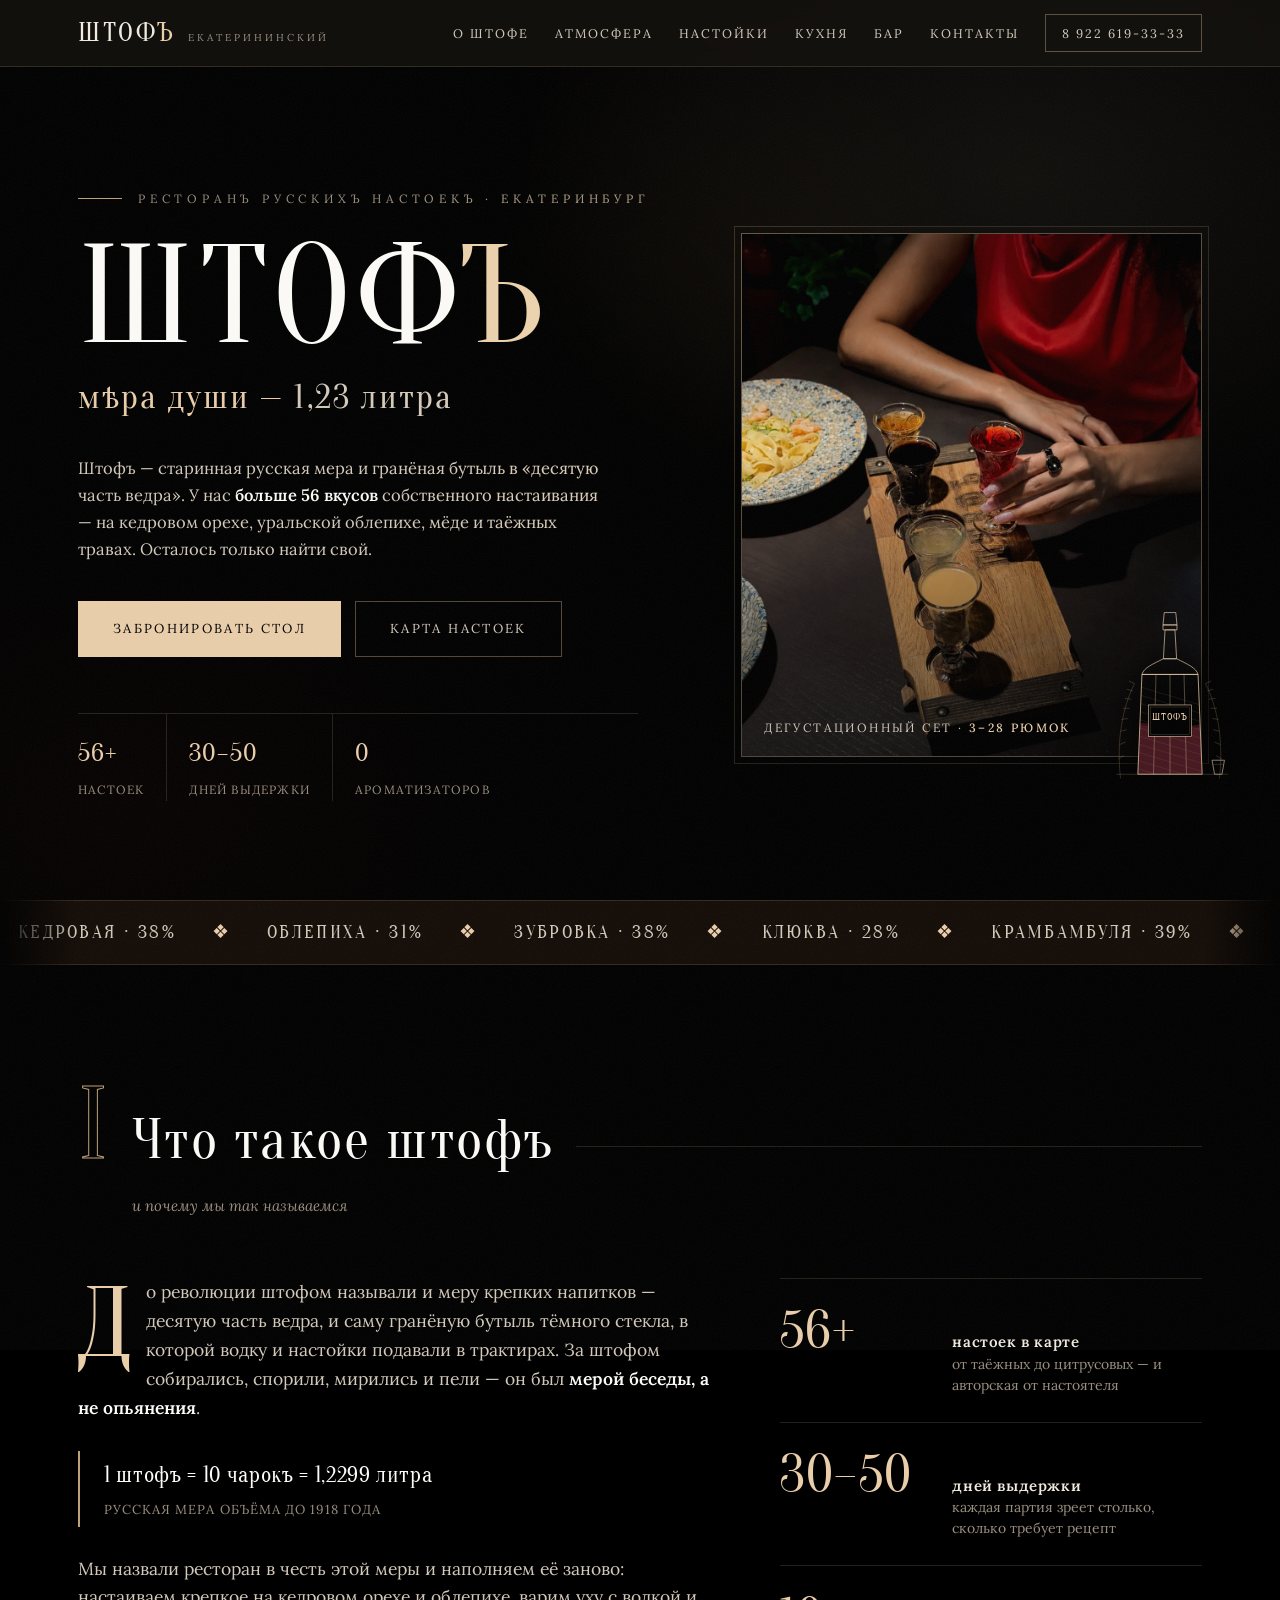
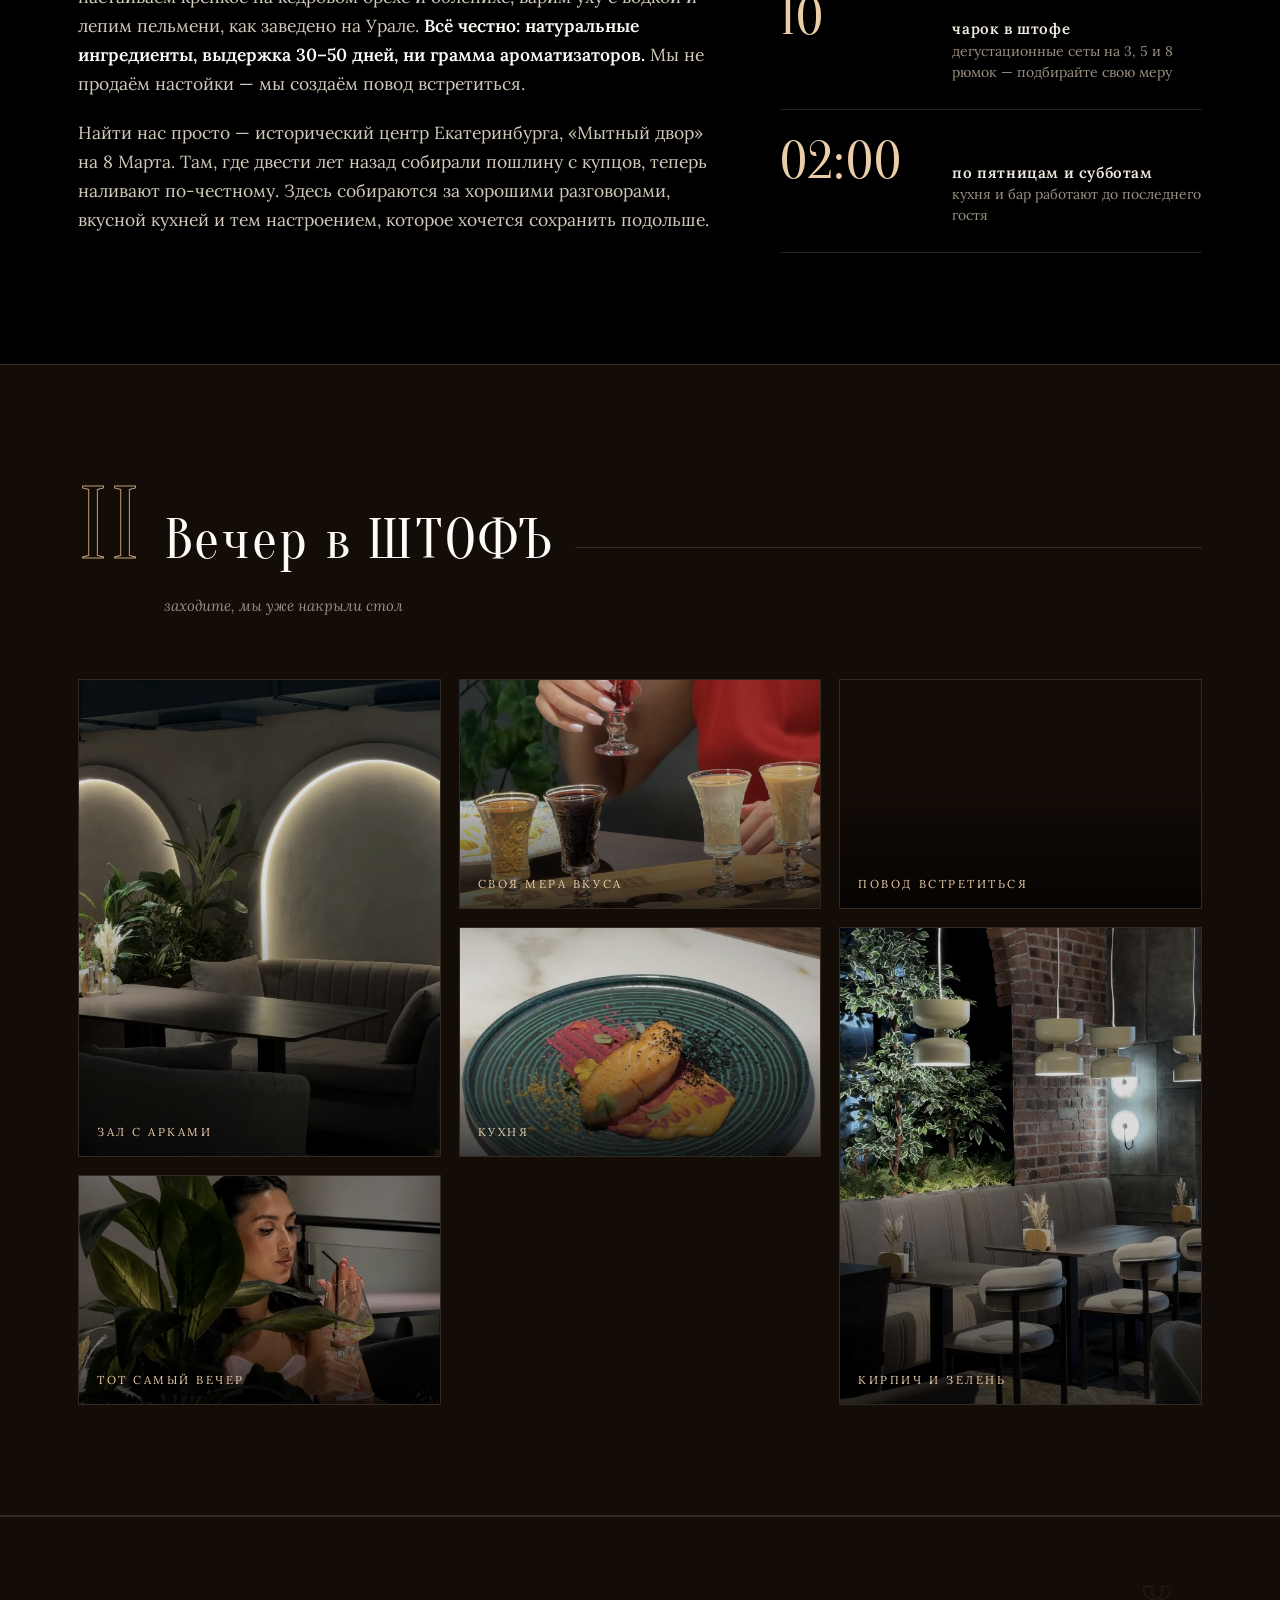
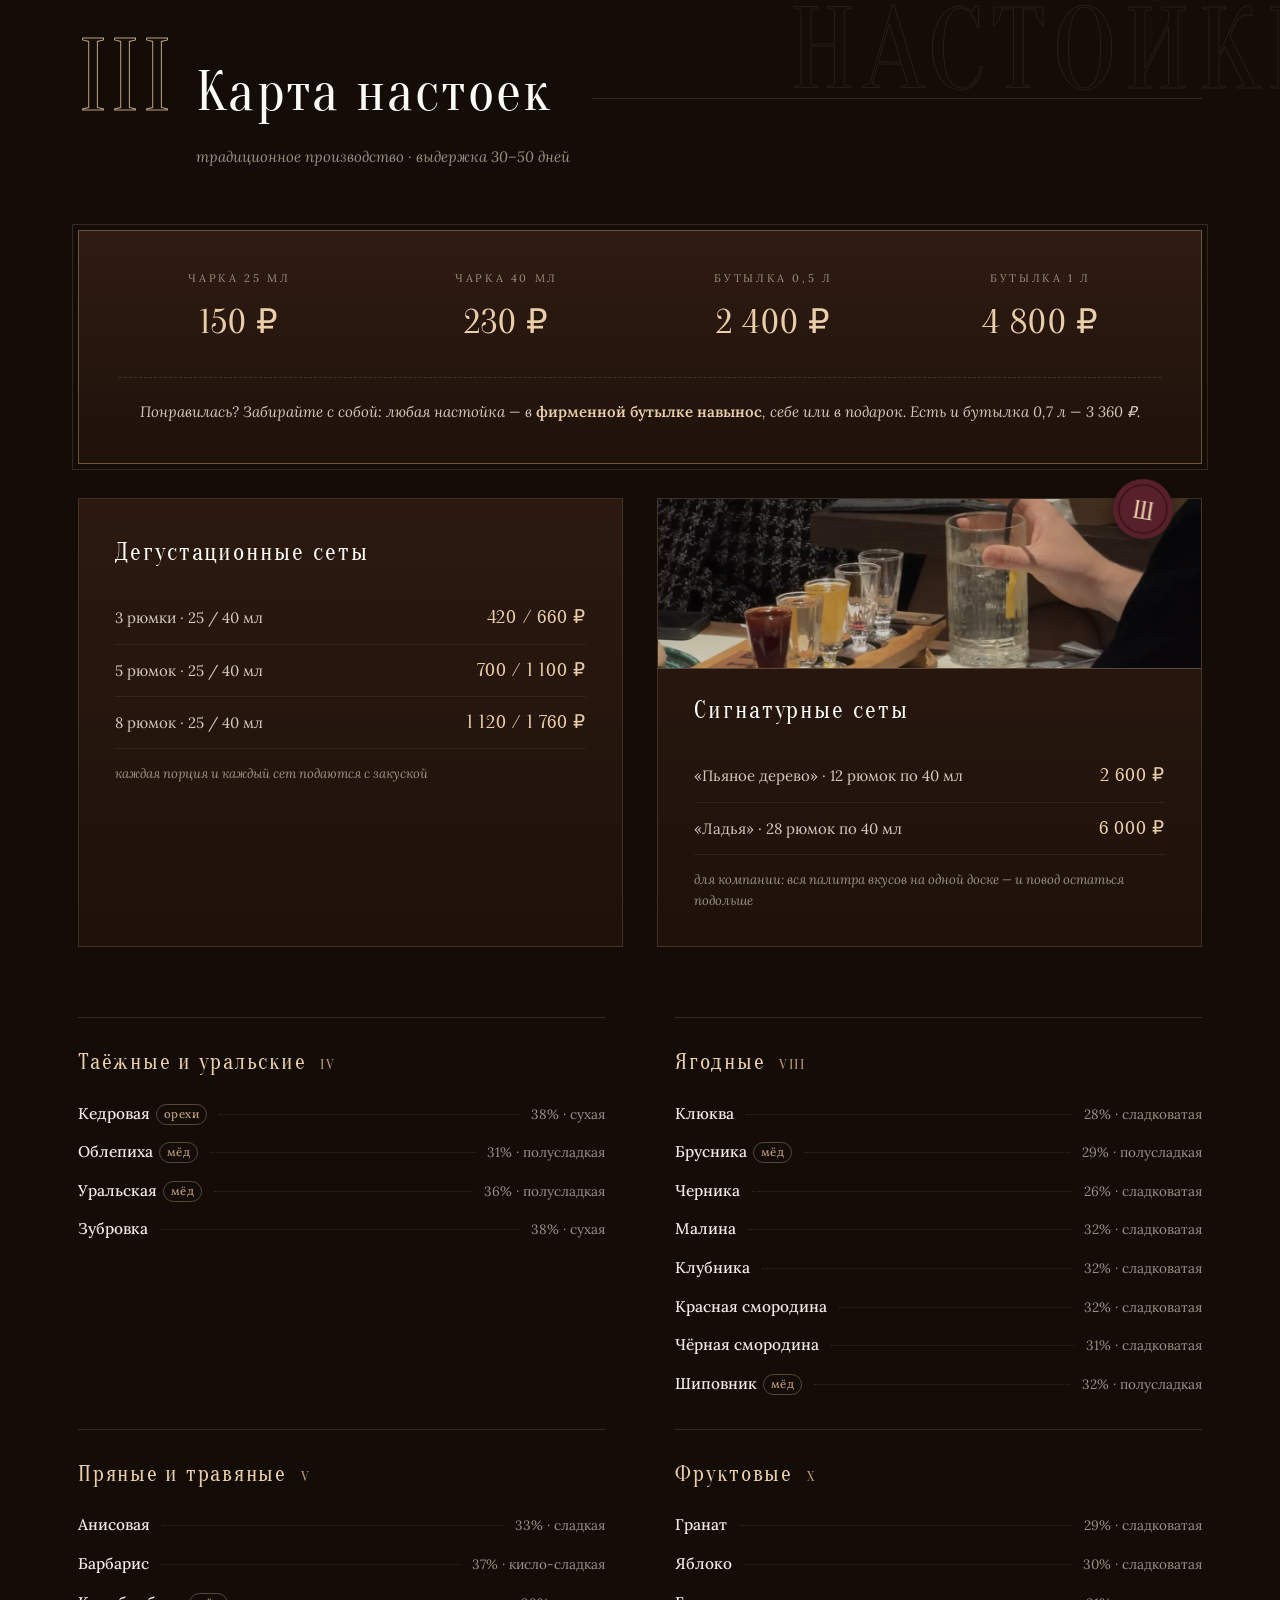
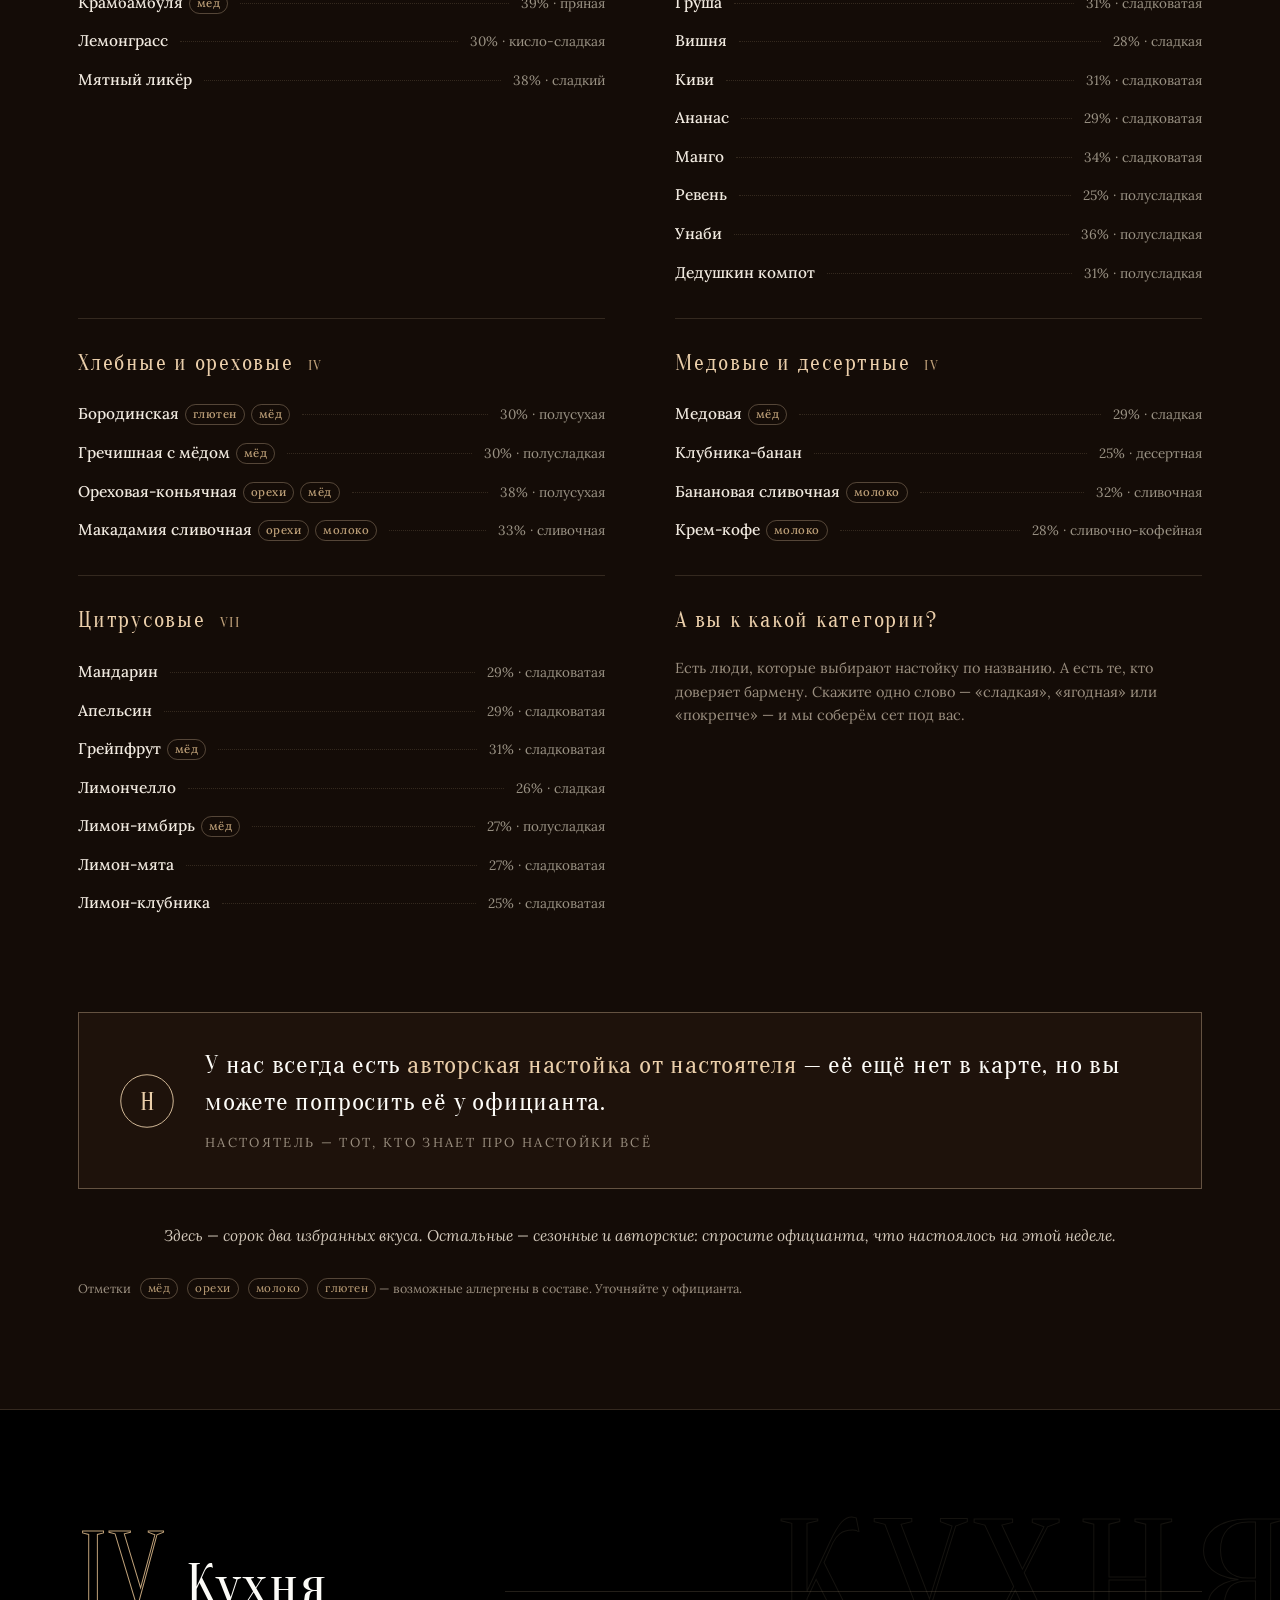
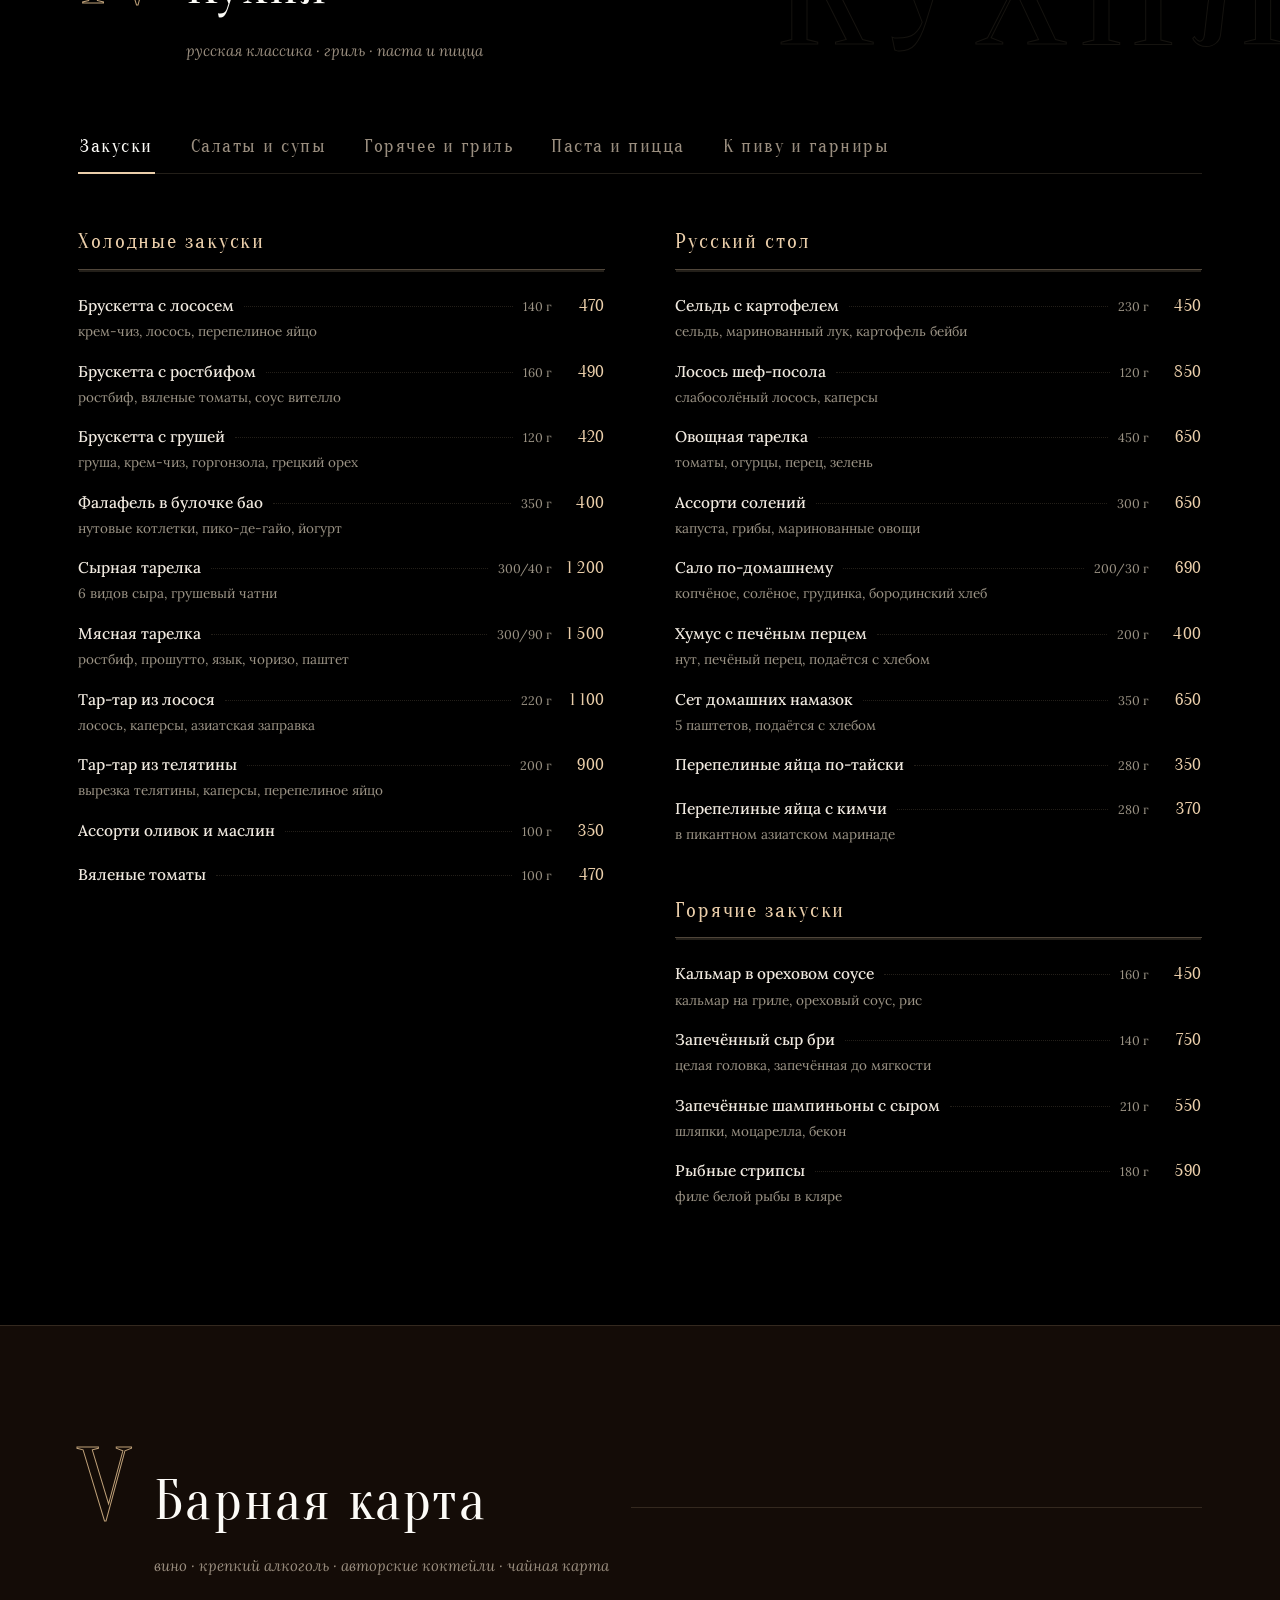
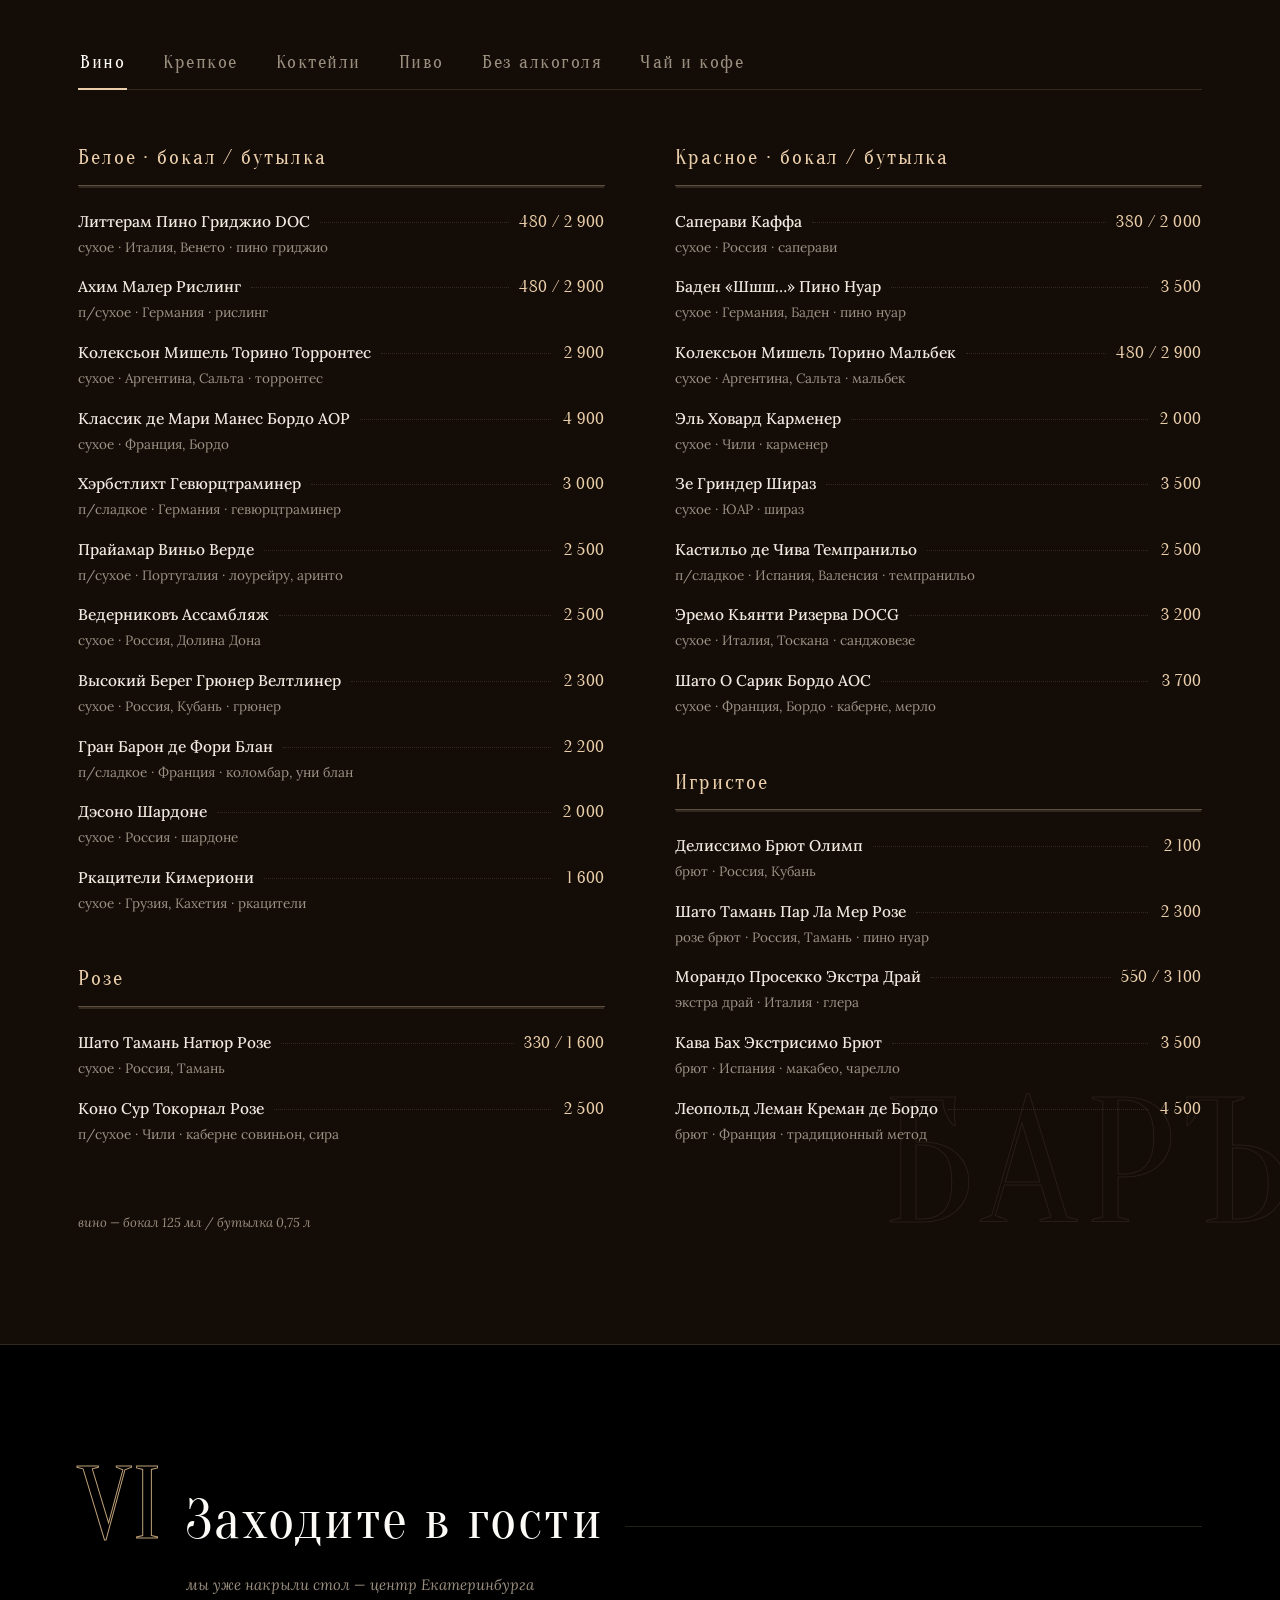
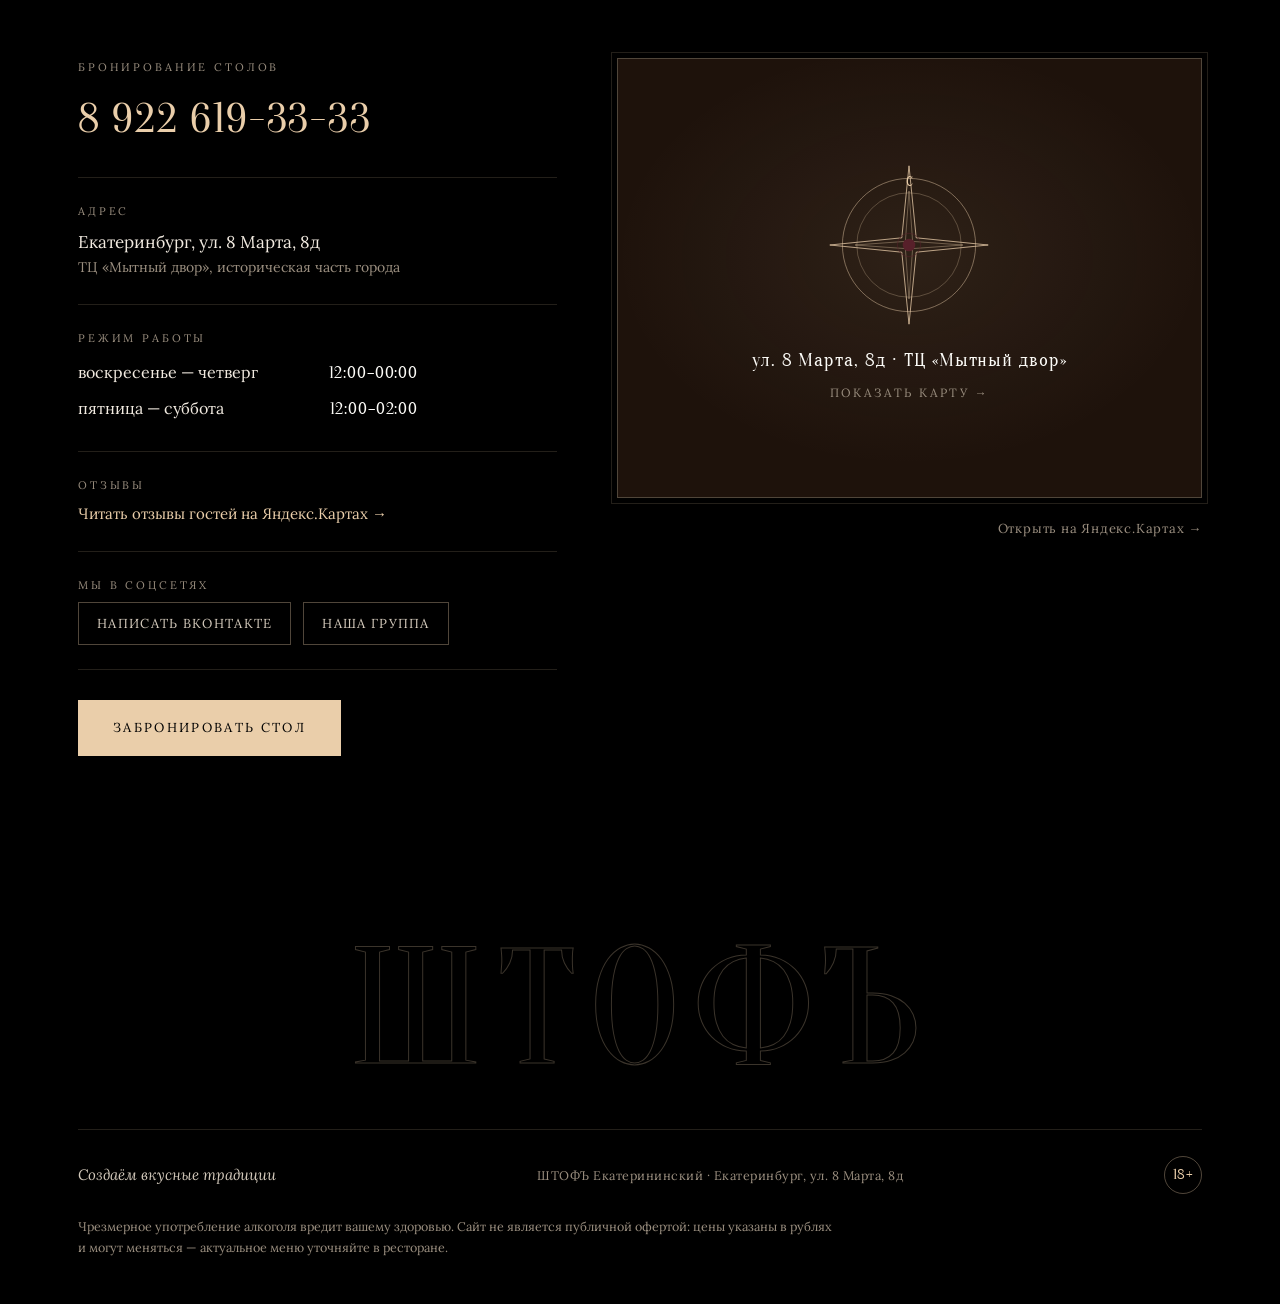
==== commit a4a2906b: "Приёмка комиссии, раунд 1: исправлены все 4 блокера + улучшения Блокеры (арт-директор, UX): - sticky" ====
--- a/index.html
+++ b/index.html
@@ -15,9 +15,221 @@
 <meta property="og:image:height" content="630">
 <meta name="twitter:card" content="summary_large_image">
 <meta name="theme-color" content="#000000">
-<link rel="preconnect" href="https://fonts.googleapis.com">
-<link rel="preconnect" href="https://fonts.gstatic.com" crossorigin>
-<link href="https://fonts.googleapis.com/css2?family=Oranienbaum&family=Lora:ital,wght@0,400;0,500;0,600;0,700;1,400;1,500&display=swap" rel="stylesheet">
+<link rel="preload" href="assets/fonts/oranienbaum-400-cyrillic.woff2" as="font" type="font/woff2" crossorigin>
+<link rel="preload" href="assets/fonts/lora-400-cyrillic.woff2" as="font" type="font/woff2" crossorigin>
+<style>
+/* Шрифты самохостятся — не зависят от доступности Google Fonts */
+
+@font-face {
+  font-family: 'Lora';
+  font-style: italic;
+  font-weight: 400;
+  font-display: swap;
+  src: url(assets/fonts/lora-400i-cyrillic-ext.woff2) format('woff2');
+  unicode-range: U+0460-052F, U+1C80-1C8A, U+20B4, U+2DE0-2DFF, U+A640-A69F, U+FE2E-FE2F;
+}
+
+
+@font-face {
+  font-family: 'Lora';
+  font-style: italic;
+  font-weight: 400;
+  font-display: swap;
+  src: url(assets/fonts/lora-400i-cyrillic.woff2) format('woff2');
+  unicode-range: U+0301, U+0400-045F, U+0490-0491, U+04B0-04B1, U+2116;
+}
+
+
+@font-face {
+  font-family: 'Lora';
+  font-style: italic;
+  font-weight: 400;
+  font-display: swap;
+  src: url(assets/fonts/lora-400i-latin.woff2) format('woff2');
+  unicode-range: U+0000-00FF, U+0131, U+0152-0153, U+02BB-02BC, U+02C6, U+02DA, U+02DC, U+0304, U+0308, U+0329, U+2000-206F, U+20AC, U+2122, U+2191, U+2193, U+2212, U+2215, U+FEFF, U+FFFD;
+}
+
+
+@font-face {
+  font-family: 'Lora';
+  font-style: italic;
+  font-weight: 500;
+  font-display: swap;
+  src: url(assets/fonts/lora-500i-cyrillic-ext.woff2) format('woff2');
+  unicode-range: U+0460-052F, U+1C80-1C8A, U+20B4, U+2DE0-2DFF, U+A640-A69F, U+FE2E-FE2F;
+}
+
+
+@font-face {
+  font-family: 'Lora';
+  font-style: italic;
+  font-weight: 500;
+  font-display: swap;
+  src: url(assets/fonts/lora-500i-cyrillic.woff2) format('woff2');
+  unicode-range: U+0301, U+0400-045F, U+0490-0491, U+04B0-04B1, U+2116;
+}
+
+
+@font-face {
+  font-family: 'Lora';
+  font-style: italic;
+  font-weight: 500;
+  font-display: swap;
+  src: url(assets/fonts/lora-500i-latin.woff2) format('woff2');
+  unicode-range: U+0000-00FF, U+0131, U+0152-0153, U+02BB-02BC, U+02C6, U+02DA, U+02DC, U+0304, U+0308, U+0329, U+2000-206F, U+20AC, U+2122, U+2191, U+2193, U+2212, U+2215, U+FEFF, U+FFFD;
+}
+
+
+@font-face {
+  font-family: 'Lora';
+  font-style: normal;
+  font-weight: 400;
+  font-display: swap;
+  src: url(assets/fonts/lora-400-cyrillic-ext.woff2) format('woff2');
+  unicode-range: U+0460-052F, U+1C80-1C8A, U+20B4, U+2DE0-2DFF, U+A640-A69F, U+FE2E-FE2F;
+}
+
+
+@font-face {
+  font-family: 'Lora';
+  font-style: normal;
+  font-weight: 400;
+  font-display: swap;
+  src: url(assets/fonts/lora-400-cyrillic.woff2) format('woff2');
+  unicode-range: U+0301, U+0400-045F, U+0490-0491, U+04B0-04B1, U+2116;
+}
+
+
+@font-face {
+  font-family: 'Lora';
+  font-style: normal;
+  font-weight: 400;
+  font-display: swap;
+  src: url(assets/fonts/lora-400-latin.woff2) format('woff2');
+  unicode-range: U+0000-00FF, U+0131, U+0152-0153, U+02BB-02BC, U+02C6, U+02DA, U+02DC, U+0304, U+0308, U+0329, U+2000-206F, U+20AC, U+2122, U+2191, U+2193, U+2212, U+2215, U+FEFF, U+FFFD;
+}
+
+
+@font-face {
+  font-family: 'Lora';
+  font-style: normal;
+  font-weight: 500;
+  font-display: swap;
+  src: url(assets/fonts/lora-500-cyrillic-ext.woff2) format('woff2');
+  unicode-range: U+0460-052F, U+1C80-1C8A, U+20B4, U+2DE0-2DFF, U+A640-A69F, U+FE2E-FE2F;
+}
+
+
+@font-face {
+  font-family: 'Lora';
+  font-style: normal;
+  font-weight: 500;
+  font-display: swap;
+  src: url(assets/fonts/lora-500-cyrillic.woff2) format('woff2');
+  unicode-range: U+0301, U+0400-045F, U+0490-0491, U+04B0-04B1, U+2116;
+}
+
+
+@font-face {
+  font-family: 'Lora';
+  font-style: normal;
+  font-weight: 500;
+  font-display: swap;
+  src: url(assets/fonts/lora-500-latin.woff2) format('woff2');
+  unicode-range: U+0000-00FF, U+0131, U+0152-0153, U+02BB-02BC, U+02C6, U+02DA, U+02DC, U+0304, U+0308, U+0329, U+2000-206F, U+20AC, U+2122, U+2191, U+2193, U+2212, U+2215, U+FEFF, U+FFFD;
+}
+
+
+@font-face {
+  font-family: 'Lora';
+  font-style: normal;
+  font-weight: 600;
+  font-display: swap;
+  src: url(assets/fonts/lora-600-cyrillic-ext.woff2) format('woff2');
+  unicode-range: U+0460-052F, U+1C80-1C8A, U+20B4, U+2DE0-2DFF, U+A640-A69F, U+FE2E-FE2F;
+}
+
+
+@font-face {
+  font-family: 'Lora';
+  font-style: normal;
+  font-weight: 600;
+  font-display: swap;
+  src: url(assets/fonts/lora-600-cyrillic.woff2) format('woff2');
+  unicode-range: U+0301, U+0400-045F, U+0490-0491, U+04B0-04B1, U+2116;
+}
+
+
+@font-face {
+  font-family: 'Lora';
+  font-style: normal;
+  font-weight: 600;
+  font-display: swap;
+  src: url(assets/fonts/lora-600-latin.woff2) format('woff2');
+  unicode-range: U+0000-00FF, U+0131, U+0152-0153, U+02BB-02BC, U+02C6, U+02DA, U+02DC, U+0304, U+0308, U+0329, U+2000-206F, U+20AC, U+2122, U+2191, U+2193, U+2212, U+2215, U+FEFF, U+FFFD;
+}
+
+
+@font-face {
+  font-family: 'Lora';
+  font-style: normal;
+  font-weight: 700;
+  font-display: swap;
+  src: url(assets/fonts/lora-700-cyrillic-ext.woff2) format('woff2');
+  unicode-range: U+0460-052F, U+1C80-1C8A, U+20B4, U+2DE0-2DFF, U+A640-A69F, U+FE2E-FE2F;
+}
+
+
+@font-face {
+  font-family: 'Lora';
+  font-style: normal;
+  font-weight: 700;
+  font-display: swap;
+  src: url(assets/fonts/lora-700-cyrillic.woff2) format('woff2');
+  unicode-range: U+0301, U+0400-045F, U+0490-0491, U+04B0-04B1, U+2116;
+}
+
+
+@font-face {
+  font-family: 'Lora';
+  font-style: normal;
+  font-weight: 700;
+  font-display: swap;
+  src: url(assets/fonts/lora-700-latin.woff2) format('woff2');
+  unicode-range: U+0000-00FF, U+0131, U+0152-0153, U+02BB-02BC, U+02C6, U+02DA, U+02DC, U+0304, U+0308, U+0329, U+2000-206F, U+20AC, U+2122, U+2191, U+2193, U+2212, U+2215, U+FEFF, U+FFFD;
+}
+
+
+@font-face {
+  font-family: 'Oranienbaum';
+  font-style: normal;
+  font-weight: 400;
+  font-display: swap;
+  src: url(assets/fonts/oranienbaum-400-cyrillic-ext.woff2) format('woff2');
+  unicode-range: U+0460-052F, U+1C80-1C8A, U+20B4, U+2DE0-2DFF, U+A640-A69F, U+FE2E-FE2F;
+}
+
+
+@font-face {
+  font-family: 'Oranienbaum';
+  font-style: normal;
+  font-weight: 400;
+  font-display: swap;
+  src: url(assets/fonts/oranienbaum-400-cyrillic.woff2) format('woff2');
+  unicode-range: U+0301, U+0400-045F, U+0490-0491, U+04B0-04B1, U+2116;
+}
+
+
+@font-face {
+  font-family: 'Oranienbaum';
+  font-style: normal;
+  font-weight: 400;
+  font-display: swap;
+  src: url(assets/fonts/oranienbaum-400-latin.woff2) format('woff2');
+  unicode-range: U+0000-00FF, U+0131, U+0152-0153, U+02BB-02BC, U+02C6, U+02DA, U+02DC, U+0304, U+0308, U+0329, U+2000-206F, U+20AC, U+2122, U+2191, U+2193, U+2212, U+2215, U+FEFF, U+FFFD;
+}
+
+</style>
 <link rel="icon" href="data:image/svg+xml,%3Csvg xmlns='http://www.w3.org/2000/svg' viewBox='0 0 64 64'%3E%3Crect width='64' height='64' rx='10' fill='%23000000'/%3E%3Ctext x='32' y='46' font-family='Georgia,serif' font-size='36' font-weight='700' fill='%23EACEAA' text-anchor='middle'%3EШ%3C/text%3E%3C/svg%3E">
 <script type="application/ld+json">
 {
@@ -122,6 +334,7 @@
 
 /* ---------- герой ---------- */
 .hero{
+  isolation:isolate;
   min-height:100svh;display:flex;align-items:center;
   padding:130px 0 40px;position:relative;
   background:
@@ -185,7 +398,7 @@
   background:linear-gradient(180deg,rgba(0,0,0,.35),transparent 40%,rgba(0,0,0,.55));
 }
 .hero-photo .cap{
-  position:absolute;left:0;right:0;bottom:0;z-index:2;padding:18px 132px 18px 22px;
+  position:absolute;left:0;right:0;bottom:0;z-index:2;padding:18px 132px 18px 22px;white-space:nowrap;
   font-size:12px;letter-spacing:.2em;text-transform:uppercase;color:var(--ink-soft);
 }
 .hero-photo .cap b{color:var(--gold);font-weight:500}
@@ -255,7 +468,7 @@
 .fact div strong{display:block;color:var(--ink);font-weight:600;font-size:15px;letter-spacing:.04em}
 
 /* ---------- атмосфера: галерея ---------- */
-#atmosphere{background:var(--bg-2);border-top:1px solid var(--line);border-bottom:1px solid var(--line);overflow:hidden}
+#atmosphere{background:var(--bg-2);border-top:1px solid var(--line);border-bottom:1px solid var(--line);overflow:clip}
 .gal{display:grid;grid-template-columns:repeat(3,1fr);gap:18px;grid-auto-rows:230px}
 @media(max-width:860px){.gal{grid-template-columns:repeat(2,1fr);grid-auto-rows:190px;gap:14px}}
 @media(max-width:520px){.gal{grid-template-columns:1fr;grid-auto-rows:250px}}
@@ -277,10 +490,10 @@
 }
 
 /* ---------- настойки ---------- */
-#nastoyki{background:var(--bg-2);border-top:1px solid var(--line);border-bottom:1px solid var(--line);overflow:hidden}
+#nastoyki{background:var(--bg-2);border-top:1px solid var(--line);border-bottom:1px solid var(--line);overflow:clip}
 #nastoyki::before{
-  content:"НАСТОЙКИ";position:absolute;top:40px;right:-30px;
-  font-family:var(--display);font-size:clamp(90px,14vw,190px);letter-spacing:.06em;
+  content:"НАСТОЙКИ";position:absolute;top:40px;right:-60px;
+  font-family:var(--display);font-size:clamp(80px,9vw,130px);letter-spacing:.06em;
   color:transparent;-webkit-text-stroke:1px rgba(234,206,170,.09);
   pointer-events:none;user-select:none;
 }
@@ -366,11 +579,13 @@
 .tab.active{color:var(--paper)}
 .tab.active::after{right:0}
 @media(max-width:720px){
+  body.scrolled .nav{height:66px}
   .tabs{flex-wrap:nowrap;overflow-x:auto;gap:0 26px;scrollbar-width:none;-webkit-overflow-scrolling:touch;
     margin:0 -28px 36px;padding:6px 28px 0;scroll-snap-type:x proximity;
     position:sticky;top:66px;z-index:6;background:var(--bg-2)}
   .tabs::-webkit-scrollbar{display:none}
   .tab{flex:0 0 auto;scroll-snap-align:start;white-space:nowrap}
+  .tabs{mask-image:linear-gradient(90deg,#000 86%,transparent);-webkit-mask-image:linear-gradient(90deg,#000 86%,transparent)}
   #kitchen .tabs{background:var(--bg)}
 }
 .pane{display:none}
@@ -394,7 +609,7 @@
 .mi-d{color:var(--muted);font-size:13.5px;margin-top:2px;line-height:1.45}
 .pane-note{color:var(--muted);font-size:13px;font-style:italic;margin-top:20px}
 
-#bar{background:var(--bg-2);border-top:1px solid var(--line);border-bottom:1px solid var(--line);overflow:hidden}
+#bar{background:var(--bg-2);border-top:1px solid var(--line);border-bottom:1px solid var(--line);overflow:clip}
 #bar::before{
   content:"БАРЪ";position:absolute;bottom:30px;right:-20px;
   font-family:var(--display);font-size:clamp(90px,14vw,190px);letter-spacing:.06em;
@@ -462,8 +677,8 @@
 }
 .nav{transition:height .3s ease}
 body.scrolled .nav{height:56px}
-body.scrolled header{border-bottom-color:var(--line-gold)}
-#kitchen{overflow:hidden}
+body.scrolled header{border-bottom-color:var(--line-gold);background:rgba(0,0,0,.97)}
+#kitchen{overflow:clip}
 #kitchen::before{
   content:"КУХНЯ";position:absolute;top:30px;right:-20px;
   font-family:var(--display);font-size:clamp(90px,14vw,190px);letter-spacing:.06em;
@@ -522,6 +737,7 @@
   padding:12px 20px;font-size:14px;
 }
 .skip-link:focus{left:16px;top:12px;color:#000000}
+@media(hover:none){.candle{display:none}}
 @media(prefers-reduced-motion:reduce){
   .liq,.liq-f,.liq-b,.reveal.in .seal,#nastoyki::before,#bar::before,#kitchen::before{animation:none}
   .candle{display:none}
@@ -587,7 +803,7 @@
       <div class="hero-photo">
         <img src="assets/img/hero-set.webp" width="1086" height="1448"
              alt="Дегустационный сет настоек ШТОФЪ на деревянной доске" fetchpriority="high" decoding="async">
-        <div class="cap">дегустационный сет · <b>от 3 до 28 рюмок</b></div>
+        <div class="cap">дегустационный сет · <b>3–28 рюмок</b></div>
       </div>
       <svg class="hero-bottle" viewBox="0 0 320 460" fill="none" xmlns="http://www.w3.org/2000/svg" aria-hidden="true">
         <defs>
@@ -624,7 +840,6 @@
           <rect x="108" y="252" width="104" height="76" stroke="#EACEAA" stroke-width="1.4" fill="#000000"/>
           <rect x="113" y="257" width="94" height="66" stroke="#EACEAA" stroke-width=".6" opacity=".6"/>
           <text x="160" y="288" text-anchor="middle" font-family="Oranienbaum,Georgia,serif" font-size="24" fill="#EACEAA" letter-spacing="2">ШТОФЪ</text>
-          <text x="160" y="310" text-anchor="middle" font-family="Georgia,serif" font-size="9" fill="#9A8E7F" letter-spacing="2">НАСТОЙКА РУЧНОЙ РАБОТЫ</text>
         </g>
         <!-- чарка -->
         <path d="M262 386 L292 386 L286 420 L268 420 Z" stroke="#EACEAA" stroke-width="1.4"/>
@@ -751,11 +966,11 @@
       <div class="pour-grid">
         <div class="pour"><div class="lbl">Чарка 25 мл</div><div class="val">150 ₽</div></div>
         <div class="pour"><div class="lbl">Чарка 40 мл</div><div class="val">230 ₽</div></div>
-        <div class="pour"><div class="lbl">Бутылка 0,5 л</div><div class="val">2 400 ₽</div><div class="fine">0,7 л — 3 360 ₽</div></div>
+        <div class="pour"><div class="lbl">Бутылка 0,5 л</div><div class="val">2 400 ₽</div></div>
         <div class="pour"><div class="lbl">Бутылка 1 л</div><div class="val">4 800 ₽</div></div>
       </div>
       <div class="label-note">
-        Понравилась? Забирайте с собой: любая настойка — в <b>фирменной бутылке навынос</b>, себе или в подарок.
+        Понравилась? Забирайте с собой: любая настойка — в <b>фирменной бутылке навынос</b>, себе или в подарок. Есть и бутылка 0,7 л — 3 360 ₽.
       </div>
     </div>
 
@@ -869,6 +1084,10 @@
       </div>
     </div>
 
+    <div class="nast-more reveal" style="margin-top:34px;text-align:center;font-style:italic;color:var(--ink-soft);font-size:15.5px">
+      Здесь — сорок два избранных вкуса. Остальные — сезонные и авторские:
+      спросите официанта, что настоялось на этой неделе.
+    </div>
     <div class="allergen-note">
       Отметки <span class="chip">мёд</span> <span class="chip">орехи</span> <span class="chip">молоко</span> <span class="chip">глютен</span> —
       возможные аллергены в составе. Уточняйте у официанта.
@@ -889,14 +1108,14 @@
     </div>
 
     <div class="tabs reveal" data-tabs="kitchen" role="tablist" aria-label="Разделы меню кухни">
-      <button class="tab active" role="tab" aria-selected="true" aria-controls="k-cold" tabindex="0" data-pane="k-cold">Закуски</button>
-      <button class="tab" role="tab" aria-selected="false" aria-controls="k-salad" tabindex="-1" data-pane="k-salad">Салаты и супы</button>
-      <button class="tab" role="tab" aria-selected="false" aria-controls="k-main" tabindex="-1" data-pane="k-main">Горячее и гриль</button>
-      <button class="tab" role="tab" aria-selected="false" aria-controls="k-pasta" tabindex="-1" data-pane="k-pasta">Паста и пицца</button>
-      <button class="tab" role="tab" aria-selected="false" aria-controls="k-beer" tabindex="-1" data-pane="k-beer">К пиву и гарниры</button>
-    </div>
-
-    <div class="pane active" role="tabpanel" id="k-cold">
+      <button class="tab active" id="tab-k-cold" role="tab" aria-selected="true" aria-controls="k-cold" tabindex="0" data-pane="k-cold">Закуски</button>
+      <button class="tab" id="tab-k-salad" role="tab" aria-selected="false" aria-controls="k-salad" tabindex="-1" data-pane="k-salad">Салаты и супы</button>
+      <button class="tab" id="tab-k-main" role="tab" aria-selected="false" aria-controls="k-main" tabindex="-1" data-pane="k-main">Горячее и гриль</button>
+      <button class="tab" id="tab-k-pasta" role="tab" aria-selected="false" aria-controls="k-pasta" tabindex="-1" data-pane="k-pasta">Паста и пицца</button>
+      <button class="tab" id="tab-k-beer" role="tab" aria-selected="false" aria-controls="k-beer" tabindex="-1" data-pane="k-beer">К пиву и гарниры</button>
+    </div>
+
+    <div class="pane active" role="tabpanel" id="k-cold" aria-labelledby="tab-k-cold" tabindex="0">
       <div class="menu-cols">
         <div class="menu-group">
           <h3>Холодные закуски</h3>
@@ -933,7 +1152,7 @@
       </div>
     </div>
 
-    <div class="pane" role="tabpanel" id="k-salad">
+    <div class="pane" role="tabpanel" id="k-salad" aria-labelledby="tab-k-salad" tabindex="0">
       <div class="menu-cols">
         <div class="menu-group">
           <h3>Салаты</h3>
@@ -959,7 +1178,7 @@
     </div>
 
 
-    <div class="pane" role="tabpanel" id="k-beer">
+    <div class="pane" role="tabpanel" id="k-beer" aria-labelledby="tab-k-beer" tabindex="0">
       <div class="menu-cols">
         <div class="menu-group">
           <h3>Закуски к пенному</h3>
@@ -998,7 +1217,7 @@
       </div>
     </div>
 
-    <div class="pane" role="tabpanel" id="k-main">
+    <div class="pane" role="tabpanel" id="k-main" aria-labelledby="tab-k-main" tabindex="0">
       <div class="menu-cols">
         <div class="menu-group">
           <h3>Горячие блюда</h3>
@@ -1025,7 +1244,7 @@
       </div>
     </div>
 
-    <div class="pane" role="tabpanel" id="k-pasta">
+    <div class="pane" role="tabpanel" id="k-pasta" aria-labelledby="tab-k-pasta" tabindex="0">
       <div class="menu-cols">
         <div class="menu-group">
           <h3>Паста</h3>
@@ -1063,15 +1282,15 @@
     </div>
 
     <div class="tabs reveal" data-tabs="bar" role="tablist" aria-label="Разделы барной карты">
-      <button class="tab active" role="tab" aria-selected="true" aria-controls="b-wine" tabindex="0" data-pane="b-wine">Вино</button>
-      <button class="tab" role="tab" aria-selected="false" aria-controls="b-strong" tabindex="-1" data-pane="b-strong">Крепкое</button>
-      <button class="tab" role="tab" aria-selected="false" aria-controls="b-cocktail" tabindex="-1" data-pane="b-cocktail">Коктейли</button>
-      <button class="tab" role="tab" aria-selected="false" aria-controls="b-beer" tabindex="-1" data-pane="b-beer">Пиво</button>
-      <button class="tab" role="tab" aria-selected="false" aria-controls="b-soft" tabindex="-1" data-pane="b-soft">Без алкоголя</button>
-      <button class="tab" role="tab" aria-selected="false" aria-controls="b-tea" tabindex="-1" data-pane="b-tea">Чай и кофе</button>
-    </div>
-
-    <div class="pane active" role="tabpanel" id="b-wine">
+      <button class="tab active" id="tab-b-wine" role="tab" aria-selected="true" aria-controls="b-wine" tabindex="0" data-pane="b-wine">Вино</button>
+      <button class="tab" id="tab-b-strong" role="tab" aria-selected="false" aria-controls="b-strong" tabindex="-1" data-pane="b-strong">Крепкое</button>
+      <button class="tab" id="tab-b-cocktail" role="tab" aria-selected="false" aria-controls="b-cocktail" tabindex="-1" data-pane="b-cocktail">Коктейли</button>
+      <button class="tab" id="tab-b-beer" role="tab" aria-selected="false" aria-controls="b-beer" tabindex="-1" data-pane="b-beer">Пиво</button>
+      <button class="tab" id="tab-b-soft" role="tab" aria-selected="false" aria-controls="b-soft" tabindex="-1" data-pane="b-soft">Без алкоголя</button>
+      <button class="tab" id="tab-b-tea" role="tab" aria-selected="false" aria-controls="b-tea" tabindex="-1" data-pane="b-tea">Чай и кофе</button>
+    </div>
+
+    <div class="pane active" role="tabpanel" id="b-wine" aria-labelledby="tab-b-wine" tabindex="0">
       <div class="menu-cols">
         <div class="menu-group">
           <h3>Белое · бокал / бутылка</h3>
@@ -1115,7 +1334,7 @@
       <p class="pane-note">вино — бокал 125 мл / бутылка 0,75 л</p>
     </div>
 
-    <div class="pane" role="tabpanel" id="b-strong">
+    <div class="pane" role="tabpanel" id="b-strong" aria-labelledby="tab-b-strong" tabindex="0">
       <div class="menu-cols">
         <div class="menu-group">
           <h3>Виски</h3>
@@ -1168,7 +1387,7 @@
       <p class="pane-note">крепкий алкоголь — порция 50 мл</p>
     </div>
 
-    <div class="pane" role="tabpanel" id="b-cocktail">
+    <div class="pane" role="tabpanel" id="b-cocktail" aria-labelledby="tab-b-cocktail" tabindex="0">
       <div class="menu-cols">
         <div class="menu-group">
           <h3>Авторские коктейли</h3>
@@ -1199,7 +1418,7 @@
       </div>
     </div>
 
-    <div class="pane" role="tabpanel" id="b-beer">
+    <div class="pane" role="tabpanel" id="b-beer" aria-labelledby="tab-b-beer" tabindex="0">
       <div class="menu-cols">
         <div class="menu-group">
           <h3>На кране · 0,3 / 0,5 л</h3>
@@ -1219,7 +1438,7 @@
       </div>
     </div>
 
-    <div class="pane" role="tabpanel" id="b-soft">
+    <div class="pane" role="tabpanel" id="b-soft" aria-labelledby="tab-b-soft" tabindex="0">
       <div class="menu-cols">
         <div class="menu-group">
           <h3>Морсы</h3>
@@ -1244,7 +1463,7 @@
       </div>
     </div>
 
-    <div class="pane" role="tabpanel" id="b-tea">
+    <div class="pane" role="tabpanel" id="b-tea" aria-labelledby="tab-b-tea" tabindex="0">
       <div class="menu-cols">
         <div class="menu-group">
           <h3>Классический чай · чайник 0,8 л</h3>
@@ -1320,9 +1539,14 @@
           <div class="hours-line"><span>пятница — суббота</span><span>12:00–02:00</span></div>
         </div>
         <div class="c-item">
+          <div class="lbl">Отзывы</div>
+          <div class="val" style="font-size:15px"><a href="https://yandex.ru/maps/org/shtof_yekaterininskiy/80603702848/reviews/" target="_blank" rel="noopener">Читать отзывы гостей на Яндекс.Картах →</a></div>
+        </div>
+        <div class="c-item">
           <div class="lbl">Мы в соцсетях</div>
           <div class="socials">
-            <a class="soc" href="https://vk.com/club239855921" target="_blank" rel="noopener">ВКонтакте</a>
+            <a class="soc" href="https://vk.me/club239855921" target="_blank" rel="noopener">Написать ВКонтакте</a>
+            <a class="soc" href="https://vk.com/club239855921" target="_blank" rel="noopener">Наша группа</a>
           </div>
         </div>
         <div class="c-cta">
@@ -1400,9 +1624,11 @@
     if(btn) activate(btn);
   });
   tabbar.addEventListener('keydown', function(e){
-    if(e.key !== 'ArrowRight' && e.key !== 'ArrowLeft') return;
     var i = tabs.indexOf(document.activeElement);
     if(i < 0) return;
+    if(e.key === 'Home'){ e.preventDefault(); activate(tabs[0], true); return; }
+    if(e.key === 'End'){ e.preventDefault(); activate(tabs[tabs.length-1], true); return; }
+    if(e.key !== 'ArrowRight' && e.key !== 'ArrowLeft') return;
     e.preventDefault();
     activate(tabs[(i + (e.key === 'ArrowRight' ? 1 : tabs.length - 1)) % tabs.length], true);
   });
